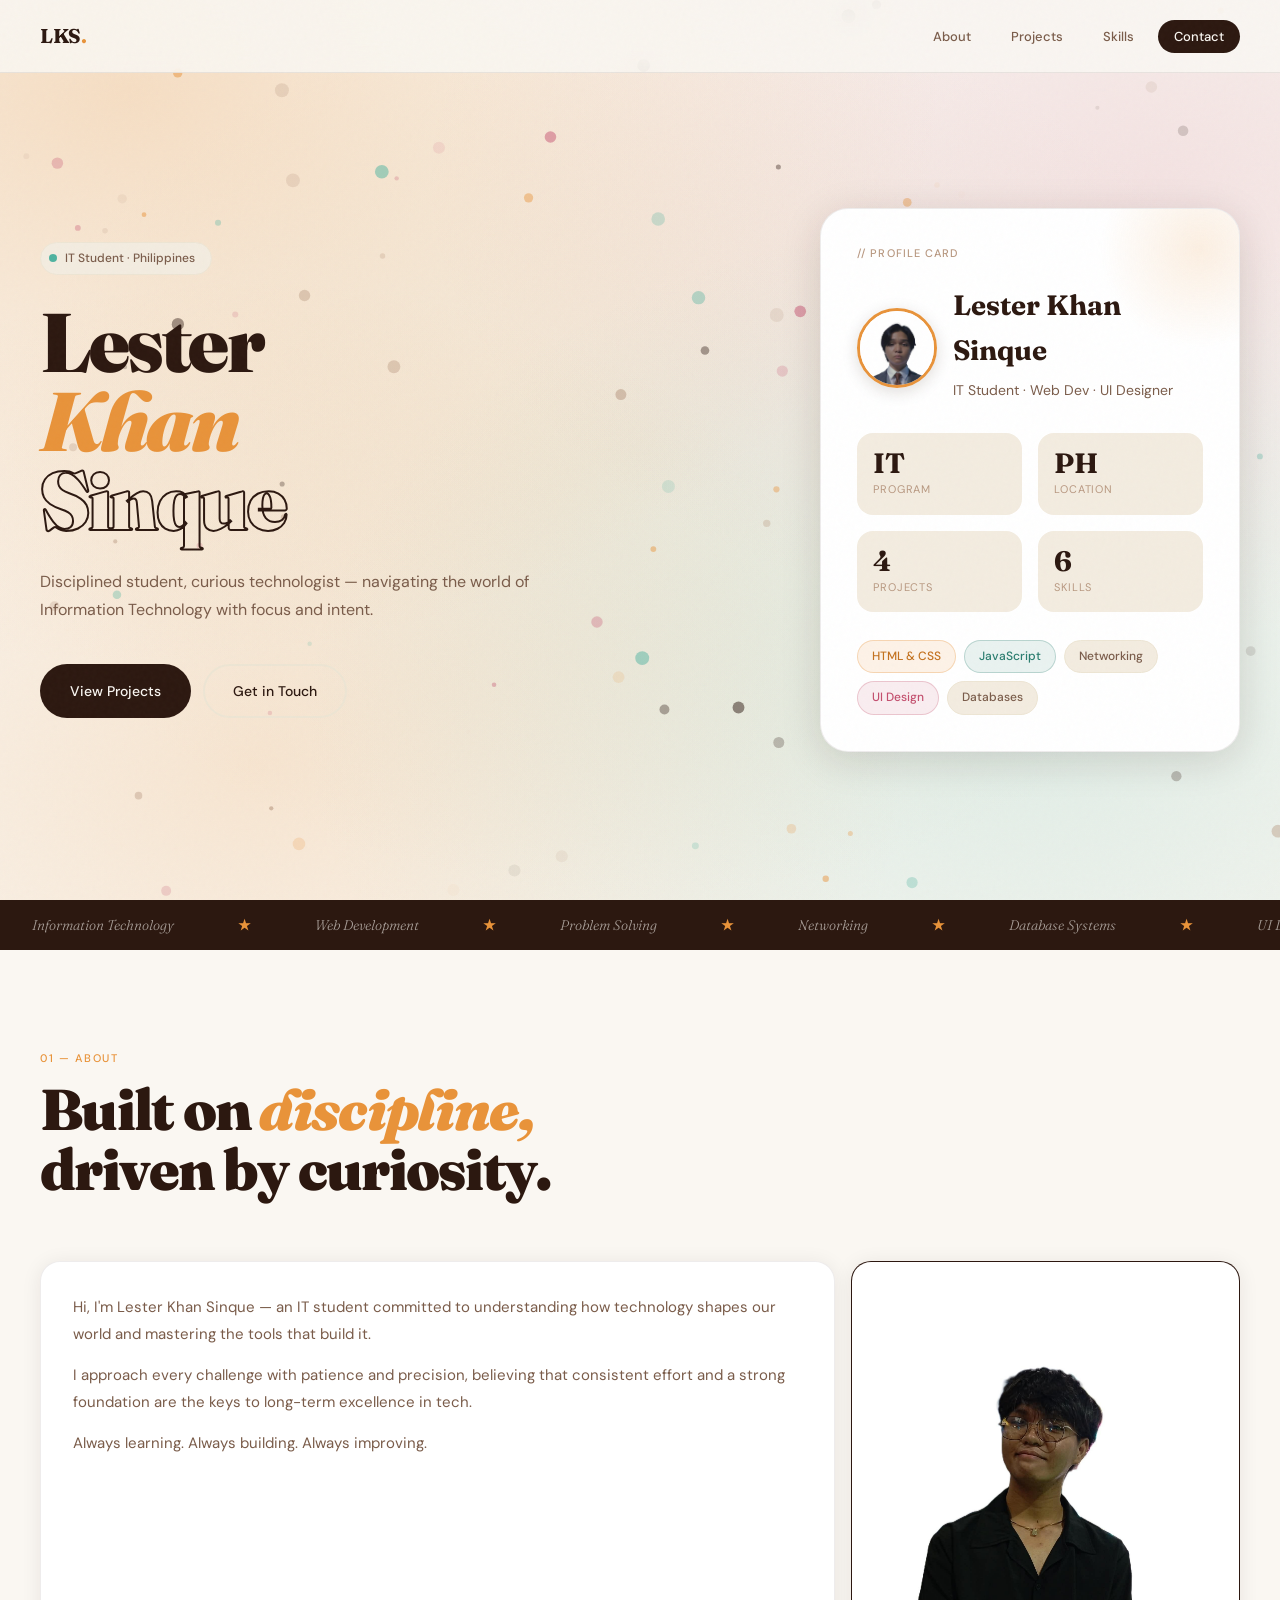
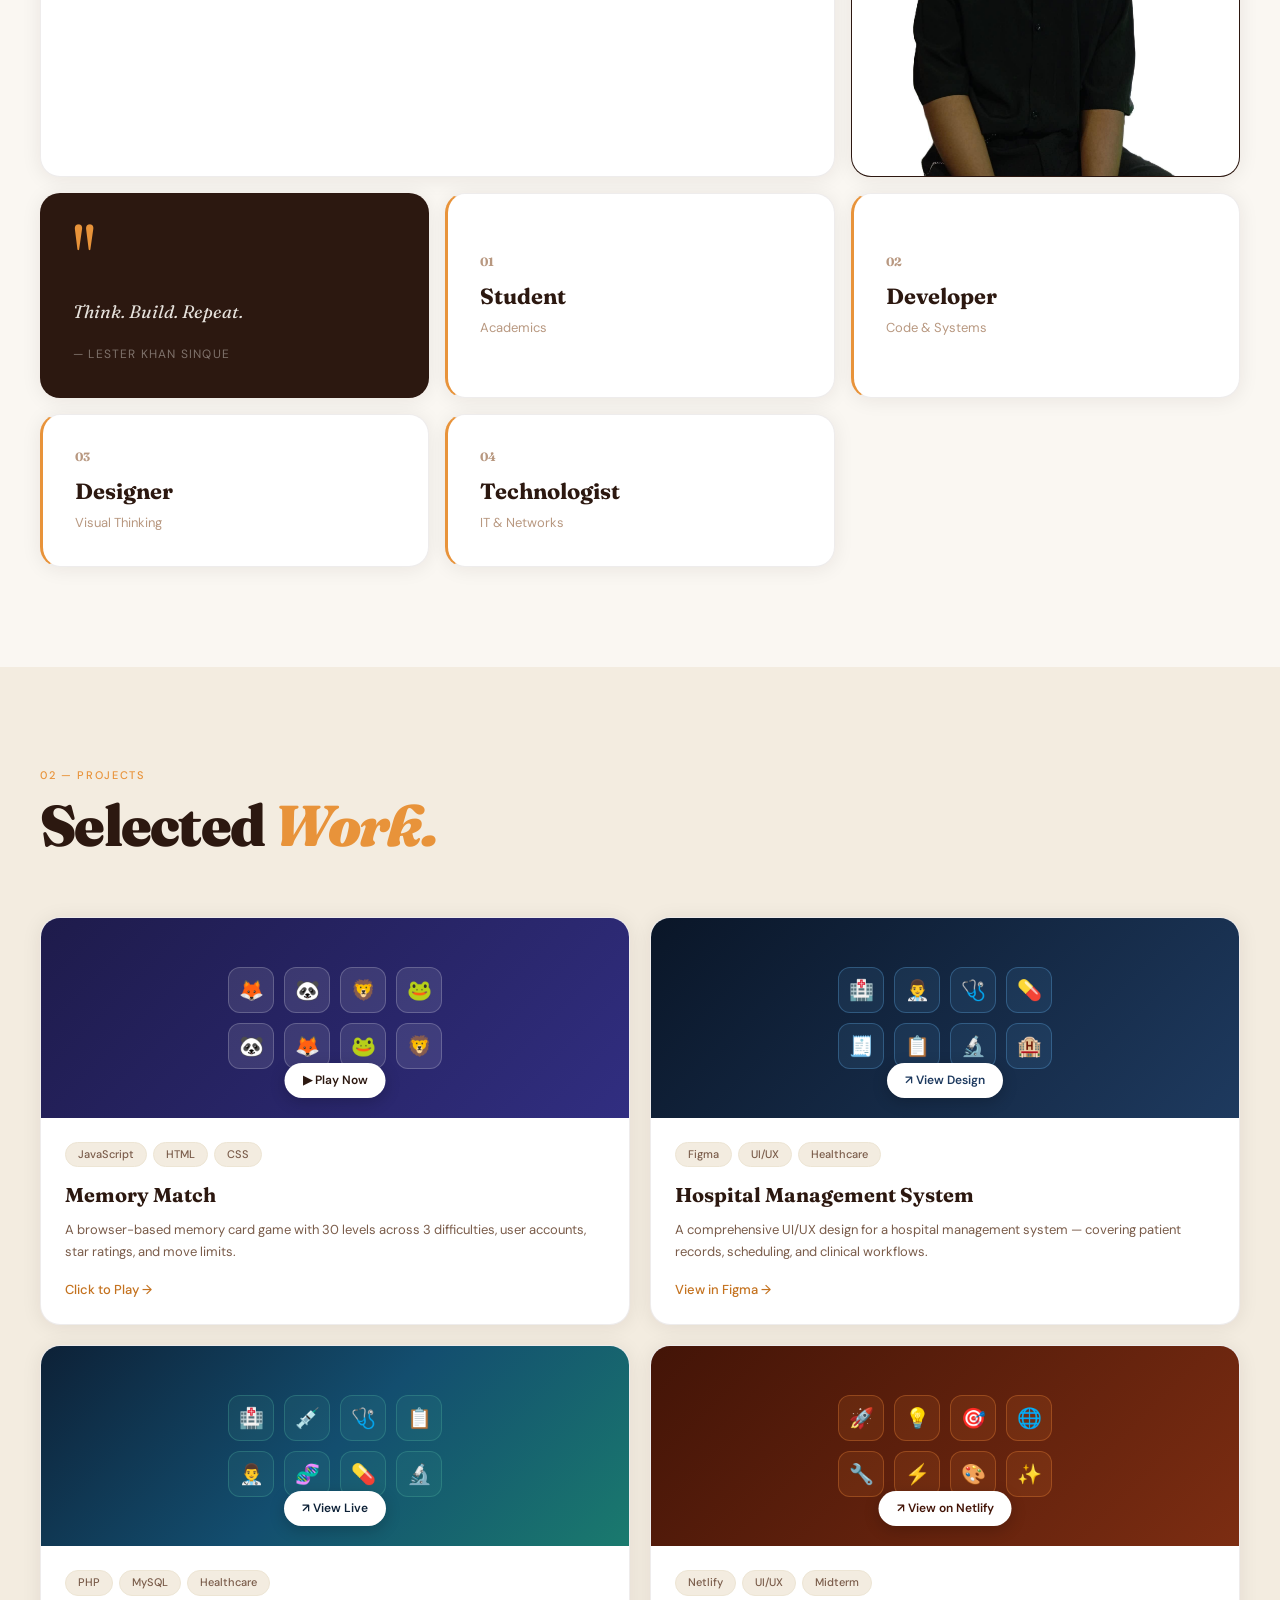
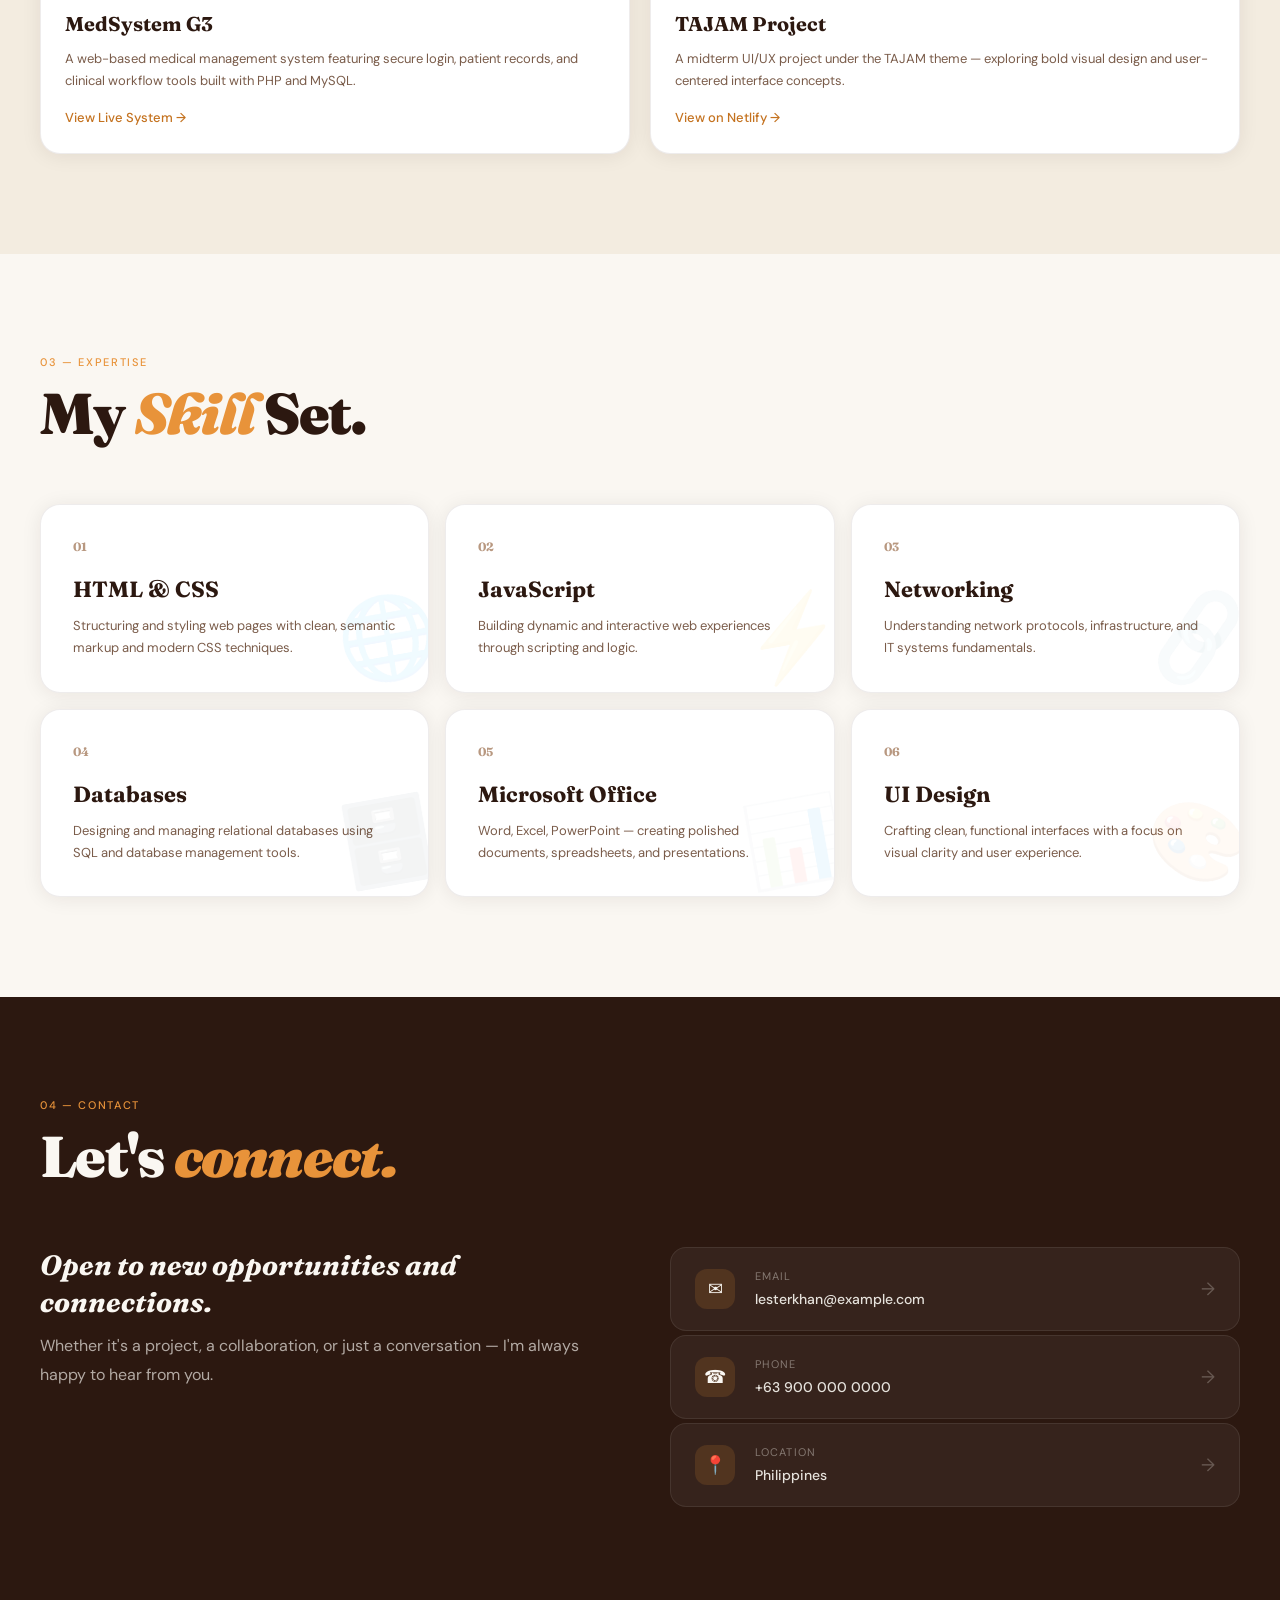
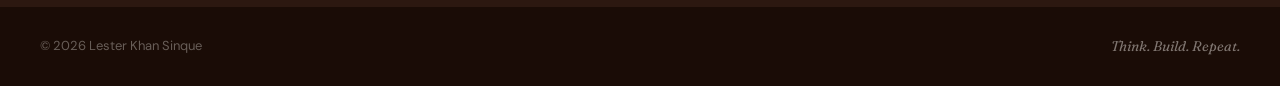
==== index.html @ 68d8512f "Update project card to reflect MedSystem G3 with new links and tags" ====
<!DOCTYPE html>
<html lang="en">
<head>
<meta charset="UTF-8">
<meta name="viewport" content="width=device-width, initial-scale=1.0">
<title>Lester Khan Sinque — IT Student</title>
<link href="https://fonts.googleapis.com/css2?family=Fraunces:ital,opsz,wght@0,9..144,300;0,9..144,700;0,9..144,900;1,9..144,300;1,9..144,700&family=DM+Sans:ital,opsz,wght@0,9..40,300;0,9..40,400;0,9..40,500;1,9..40,300&display=swap" rel="stylesheet">
<style>
:root {
  --cream: #faf7f2;
  --warm: #f3ece0;
  --paper: #ede5d4;
  --brown: #2c1810;
  --brown-mid: #7a5c4a;
  --brown-light: #b89880;
  --amber: #e8933a;
  --amber-dark: #c4721f;
  --teal: #2a7d6f;
  --teal-light: #4fb3a0;
  --rose: #c44f6e;
  --blue: #2e5fa3;
  --card-bg: #ffffff;
  --card-border: rgba(44,24,16,0.08);
  --shadow: 0 2px 20px rgba(44,24,16,0.08);
  --shadow-lg: 0 8px 40px rgba(44,24,16,0.14);
  --r: 20px;
}

*, *::before, *::after { box-sizing: border-box; margin: 0; padding: 0; }
html { scroll-behavior: smooth; }

body {
  background: var(--cream);
  background-image:
    radial-gradient(ellipse at 10% 10%, rgba(232,147,58,0.25) 0%, transparent 50%),
    radial-gradient(ellipse at 90% 20%, rgba(196,79,110,0.12) 0%, transparent 45%),
    radial-gradient(ellipse at 80% 80%, rgba(79,179,160,0.15) 0%, transparent 50%),
    radial-gradient(ellipse at 20% 85%, rgba(232,147,58,0.18) 0%, transparent 45%),
    radial-gradient(ellipse at 50% 50%, rgba(237,229,212,0.6) 0%, transparent 70%);
  background-attachment: fixed;
  color: var(--brown);
  font-family: 'DM Sans', sans-serif;
  overflow-x: hidden;
  line-height: 1.6;
}

/* ── NOISE TEXTURE ─────────────────────────────── */
body::before {
  content: '';
  position: fixed;
  inset: 0;
  background-image: url("data:image/svg+xml,%3Csvg viewBox='0 0 256 256' xmlns='http://www.w3.org/2000/svg'%3E%3Cfilter id='n'%3E%3CfeTurbulence type='fractalNoise' baseFrequency='0.9' numOctaves='4' stitchTiles='stitch'/%3E%3C/filter%3E%3Crect width='100%25' height='100%25' filter='url(%23n)'/%3E%3C/svg%3E");
  opacity: 0.025;
  pointer-events: none;
  z-index: 9999;
}

/* ── NAV ───────────────────────────────────────── */
nav {
  position: fixed; top: 0; left: 0; right: 0;
  z-index: 100;
  display: flex;
  justify-content: space-between;
  align-items: center;
  padding: 20px 40px;
  background: rgba(250,247,242,0.85);
  backdrop-filter: blur(20px);
  -webkit-backdrop-filter: blur(20px);
  border-bottom: 1px solid var(--card-border);
}
.nav-logo {
  font-family: 'Fraunces', serif;
  font-size: 20px;
  font-weight: 700;
  color: var(--brown);
  text-decoration: none;
  letter-spacing: -0.02em;
}
.nav-logo span { color: var(--amber); }
.nav-links { display: flex; gap: 8px; list-style: none; }
.nav-links a {
  font-size: 13px;
  font-weight: 500;
  color: var(--brown-mid);
  text-decoration: none;
  padding: 8px 16px;
  border-radius: 100px;
  transition: all 0.2s;
}
.nav-links a:hover {
  background: var(--warm);
  color: var(--brown);
}
.nav-cta {
  background: var(--brown) !important;
  color: var(--cream) !important;
}
.nav-cta:hover { background: var(--amber-dark) !important; }

/* Mobile hamburger */
.nav-hamburger {
  display: none;
  flex-direction: column;
  justify-content: center;
  align-items: center;
  gap: 5px;
  background: none;
  border: none;
  cursor: pointer;
  padding: 8px;
  width: 40px; height: 40px;
  border-radius: 10px;
  transition: background 0.2s;
}
.nav-hamburger:hover { background: var(--warm); }
.nav-hamburger span {
  display: block;
  width: 22px; height: 2px;
  background: var(--brown);
  border-radius: 2px;
  transition: all 0.3s;
}
.nav-hamburger.open span:nth-child(1) { transform: translateY(7px) rotate(45deg); }
.nav-hamburger.open span:nth-child(2) { opacity: 0; transform: scaleX(0); }
.nav-hamburger.open span:nth-child(3) { transform: translateY(-7px) rotate(-45deg); }

.mobile-menu {
  display: none;
  position: fixed;
  inset: 0;
  background: var(--cream);
  z-index: 99;
  flex-direction: column;
  align-items: center;
  justify-content: center;
  gap: 16px;
  padding-top: 80px;
}
.mobile-menu.open { display: flex; }
.mobile-menu a {
  font-family: 'Fraunces', serif;
  font-size: 42px;
  font-weight: 700;
  color: var(--brown);
  text-decoration: none;
  transition: color 0.2s;
}
.mobile-menu a:hover { color: var(--amber); }

/* ── HERO ──────────────────────────────────────── */
.hero {
  position: relative;
  z-index: 1;
  min-height: 100vh;
  padding: 120px 40px 60px;
  display: flex;
  align-items: center;
}
.hero-inner {
  max-width: 1200px;
  margin: 0 auto;
  width: 100%;
  display: grid;
  grid-template-columns: 1fr 420px;
  gap: 60px;
  align-items: center;
}
.hero-eyebrow {
  display: inline-flex;
  align-items: center;
  gap: 8px;
  background: var(--warm);
  border: 1px solid var(--paper);
  border-radius: 100px;
  padding: 6px 16px 6px 8px;
  font-size: 12px;
  font-weight: 500;
  color: var(--brown-mid);
  margin-bottom: 28px;
}
.hero-dot {
  width: 8px; height: 8px;
  background: var(--teal-light);
  border-radius: 50%;
  animation: pulse 2s ease-in-out infinite;
}
@keyframes pulse {
  0%,100% { opacity: 1; transform: scale(1); }
  50% { opacity: 0.5; transform: scale(0.8); }
}
.hero-name {
  font-family: 'Fraunces', serif;
  font-size: clamp(52px, 6.5vw, 96px);
  font-weight: 900;
  line-height: 0.95;
  letter-spacing: -0.03em;
  color: var(--brown);
  margin-bottom: 28px;
}
.hero-name .line-italic {
  font-style: italic;
  color: var(--amber);
}
.hero-name .line-outline {
  -webkit-text-stroke: 2px var(--brown);
  color: transparent;
}
.hero-desc {
  font-size: 16px;
  line-height: 1.75;
  color: var(--brown-mid);
  max-width: 500px;
  margin-bottom: 40px;
}
.hero-btns {
  display: flex;
  gap: 12px;
  flex-wrap: wrap;
}
.btn-solid {
  background: var(--brown);
  color: var(--cream);
  padding: 14px 28px;
  border-radius: 100px;
  font-size: 14px;
  font-weight: 500;
  text-decoration: none;
  transition: all 0.2s;
  border: 2px solid transparent;
}
.btn-solid:hover { background: var(--amber-dark); transform: translateY(-2px); }
.btn-ghost {
  background: transparent;
  color: var(--brown);
  padding: 14px 28px;
  border-radius: 100px;
  font-size: 14px;
  font-weight: 500;
  text-decoration: none;
  border: 2px solid var(--paper);
  transition: all 0.2s;
}
.btn-ghost:hover { border-color: var(--brown); transform: translateY(-2px); }

/* Hero right card */
.hero-card {
  background: var(--card-bg);
  border: 1px solid var(--card-border);
  border-radius: 28px;
  padding: 36px;
  box-shadow: var(--shadow-lg);
  position: relative;
  overflow: hidden;
}
.hero-card::before {
  content: '';
  position: absolute;
  top: -60px; right: -60px;
  width: 200px; height: 200px;
  background: radial-gradient(circle, rgba(232,147,58,0.15) 0%, transparent 70%);
  border-radius: 50%;
}
.hero-card-tag {
  font-size: 11px;
  font-weight: 500;
  letter-spacing: 0.1em;
  text-transform: uppercase;
  color: var(--brown-light);
  margin-bottom: 20px;
}
.hero-card-name {
  font-family: 'Fraunces', serif;
  font-size: 28px;
  font-weight: 700;
  color: var(--brown);
  margin-bottom: 6px;
}
.hero-card-role {
  font-size: 14px;
  color: var(--brown-mid);
  margin-bottom: 28px;
}
.hero-card-stats {
  display: grid;
  grid-template-columns: 1fr 1fr;
  gap: 16px;
  margin-bottom: 28px;
}
.h-stat {
  background: var(--warm);
  border-radius: 16px;
  padding: 16px;
}
.h-stat-val {
  font-family: 'Fraunces', serif;
  font-size: 28px;
  font-weight: 700;
  color: var(--brown);
  line-height: 1;
  margin-bottom: 4px;
}
.h-stat-label {
  font-size: 11px;
  color: var(--brown-light);
  text-transform: uppercase;
  letter-spacing: 0.08em;
}
.hero-card-tags {
  display: flex;
  flex-wrap: wrap;
  gap: 8px;
}
.skill-pill {
  background: var(--warm);
  border: 1px solid var(--paper);
  border-radius: 100px;
  padding: 6px 14px;
  font-size: 12px;
  font-weight: 500;
  color: var(--brown-mid);
}
.skill-pill.amber { background: rgba(232,147,58,0.12); border-color: rgba(232,147,58,0.3); color: var(--amber-dark); }
.skill-pill.teal { background: rgba(42,125,111,0.1); border-color: rgba(42,125,111,0.25); color: var(--teal); }
.skill-pill.rose { background: rgba(196,79,110,0.1); border-color: rgba(196,79,110,0.25); color: var(--rose); }

/* ── MARQUEE ───────────────────────────────────── */
.marquee-wrap {
  position: relative;
  z-index: 1;
  overflow: hidden;
  background: var(--brown);
  padding: 14px 0;
}
.marquee-track {
  display: flex;
  animation: marquee 20s linear infinite;
  white-space: nowrap;
}
.marquee-item {
  font-family: 'Fraunces', serif;
  font-size: 14px;
  font-weight: 300;
  font-style: italic;
  color: rgba(250,247,242,0.6);
  padding: 0 32px;
  flex-shrink: 0;
}
.marquee-item strong {
  font-weight: 700;
  font-style: normal;
  color: var(--amber);
}
@keyframes marquee { 0% { transform: translateX(0); } 100% { transform: translateX(-50%); } }

/* ── SECTIONS COMMON ───────────────────────────── */
.section {
  position: relative;
  z-index: 1;
  padding: 100px 40px;
}
.section-inner {
  max-width: 1200px;
  margin: 0 auto;
}
.section-eyebrow {
  font-size: 11px;
  font-weight: 500;
  letter-spacing: 0.15em;
  text-transform: uppercase;
  color: var(--amber);
  margin-bottom: 12px;
}
.section-title {
  font-family: 'Fraunces', serif;
  font-size: clamp(36px, 4.5vw, 64px);
  font-weight: 900;
  line-height: 1.05;
  letter-spacing: -0.03em;
  color: var(--brown);
  margin-bottom: 60px;
}
.section-title em {
  font-style: italic;
  color: var(--amber);
}

/* ── ABOUT ─────────────────────────────────────── */
.about-bento {
  display: grid;
  grid-template-columns: 1fr 1fr 1fr;
  grid-template-rows: auto auto;
  gap: 16px;
}
.bento-card {
  background: var(--card-bg);
  border: 1px solid var(--card-border);
  border-radius: var(--r);
  padding: 32px;
  box-shadow: var(--shadow);
  transition: transform 0.3s, box-shadow 0.3s;
}
.bento-card:hover {
  transform: translateY(-4px);
  box-shadow: var(--shadow-lg);
}

/* about bio — spans 2 cols */
.bento-bio { grid-column: 1 / 3; }
.bento-bio p {
  font-size: 15px;
  line-height: 1.8;
  color: var(--brown-mid);
}
.bento-bio p + p { margin-top: 14px; }

/* quote card */
.bento-quote {
  background: var(--brown);
  color: var(--cream);
  display: flex;
  flex-direction: column;
  justify-content: space-between;
}
.bento-quote-mark {
  font-family: 'Fraunces', serif;
  font-size: 80px;
  line-height: 0.8;
  color: var(--amber);
  margin-bottom: 8px;
}
.bento-quote-text {
  font-family: 'Fraunces', serif;
  font-style: italic;
  font-size: 18px;
  line-height: 1.5;
  color: rgba(250,247,242,0.9);
  flex: 1;
}
.bento-quote-sig {
  font-size: 12px;
  color: rgba(250,247,242,0.4);
  margin-top: 20px;
  letter-spacing: 0.1em;
  text-transform: uppercase;
}

/* role cards in bottom row */
.bento-role {
  border-left: 3px solid var(--amber);
  display: flex;
  flex-direction: column;
  justify-content: center;
}
.bento-role-num {
  font-family: 'Fraunces', serif;
  font-size: 12px;
  font-weight: 700;
  color: var(--brown-light);
  margin-bottom: 8px;
}
.bento-role-title {
  font-family: 'Fraunces', serif;
  font-size: 22px;
  font-weight: 700;
  color: var(--brown);
  margin-bottom: 4px;
}
.bento-role-sub {
  font-size: 13px;
  color: var(--brown-light);
}

/* ── PROJECTS ──────────────────────────────────── */
.projects-section { background: var(--warm); }
.proj-grid {
  display: grid;
  grid-template-columns: repeat(2, 1fr);
  gap: 20px;
}
.proj-card {
  background: var(--card-bg);
  border: 1px solid var(--card-border);
  border-radius: var(--r);
  overflow: hidden;
  cursor: pointer;
  transition: transform 0.3s, box-shadow 0.3s;
  box-shadow: var(--shadow);
}
.proj-card:hover { transform: translateY(-6px); box-shadow: var(--shadow-lg); }
.proj-thumb {
  height: 200px;
  display: flex;
  align-items: center;
  justify-content: center;
  position: relative;
  overflow: hidden;
}
.proj-emoji-grid {
  display: grid;
  grid-template-columns: repeat(4, 1fr);
  gap: 10px;
}
.proj-emoji-grid span, .proj-emoji-box {
  width: 46px; height: 46px;
  background: rgba(255,255,255,0.1);
  border: 1px solid rgba(255,255,255,0.2);
  border-radius: 12px;
  display: flex;
  align-items: center;
  justify-content: center;
  font-size: 20px;
  transition: transform 0.2s;
}
.proj-card:hover .proj-emoji-grid span,
.proj-card:hover .proj-emoji-box { transform: scale(1.08); }
.proj-play {
  display: inline-flex;
  align-items: center;
  gap: 8px;
  background: var(--card-bg);
  color: var(--brown);
  font-size: 12px;
  font-weight: 600;
  padding: 8px 18px;
  border-radius: 100px;
  position: absolute;
  bottom: 20px;
  left: 50%;
  transform: translateX(-50%);
  white-space: nowrap;
  box-shadow: 0 4px 16px rgba(0,0,0,0.2);
  transition: all 0.2s;
}
.proj-card:hover .proj-play { bottom: 24px; }
.proj-body { padding: 24px; }
.proj-tags {
  display: flex;
  gap: 6px;
  flex-wrap: wrap;
  margin-bottom: 12px;
}
.proj-tag {
  background: var(--warm);
  border: 1px solid var(--paper);
  border-radius: 100px;
  padding: 3px 12px;
  font-size: 11px;
  font-weight: 500;
  color: var(--brown-mid);
}
.proj-title {
  font-family: 'Fraunces', serif;
  font-size: 20px;
  font-weight: 700;
  color: var(--brown);
  margin-bottom: 8px;
}
.proj-desc {
  font-size: 13px;
  color: var(--brown-mid);
  line-height: 1.7;
  margin-bottom: 16px;
}
.proj-cta {
  font-size: 13px;
  font-weight: 500;
  color: var(--amber-dark);
  display: flex;
  align-items: center;
  gap: 6px;
  transition: gap 0.2s;
}
.proj-card:hover .proj-cta { gap: 10px; }

/* ── SKILLS ────────────────────────────────────── */
.skills-bento {
  display: grid;
  grid-template-columns: repeat(3, 1fr);
  gap: 16px;
}
.skill-card {
  background: var(--card-bg);
  border: 1px solid var(--card-border);
  border-radius: var(--r);
  padding: 32px;
  box-shadow: var(--shadow);
  transition: transform 0.3s, box-shadow 0.3s;
  position: relative;
  overflow: hidden;
}
.skill-card:hover { transform: translateY(-4px); box-shadow: var(--shadow-lg); }
.skill-card::after {
  content: attr(data-icon);
  position: absolute;
  right: -10px; bottom: -10px;
  font-size: 80px;
  opacity: 0.06;
  transition: opacity 0.3s, transform 0.3s;
  transform: rotate(-10deg);
}
.skill-card:hover::after { opacity: 0.12; transform: rotate(-5deg) scale(1.1); }
.skill-card-num {
  font-family: 'Fraunces', serif;
  font-size: 12px;
  font-weight: 700;
  color: var(--brown-light);
  margin-bottom: 16px;
}
.skill-card-name {
  font-family: 'Fraunces', serif;
  font-size: 22px;
  font-weight: 700;
  color: var(--brown);
  margin-bottom: 8px;
}
.skill-card-desc {
  font-size: 13px;
  color: var(--brown-mid);
  line-height: 1.7;
}
/* accent border bottom on hover */
.skill-card::before {
  content: '';
  position: absolute;
  bottom: 0; left: 0; right: 0;
  height: 3px;
  background: var(--amber);
  transform: scaleX(0);
  transition: transform 0.3s;
  transform-origin: left;
}
.skill-card:hover::before { transform: scaleX(1); }

/* ── CONTACT ───────────────────────────────────── */
.contact-section { background: var(--brown); }
.contact-section .section-eyebrow { color: var(--amber); }
.contact-section .section-title { color: var(--cream); }
.contact-section .section-title em { color: var(--amber); }

.contact-layout {
  display: grid;
  grid-template-columns: 1fr 1fr;
  gap: 60px;
  align-items: start;
}
.contact-desc {
  font-size: 16px;
  line-height: 1.8;
  color: rgba(250,247,242,0.65);
  margin-bottom: 40px;
}
.contact-tagline {
  font-family: 'Fraunces', serif;
  font-style: italic;
  font-size: 28px;
  font-weight: 700;
  color: var(--cream);
  line-height: 1.3;
  margin-bottom: 12px;
}
.contact-links { display: flex; flex-direction: column; gap: 4px; }
.contact-link {
  display: flex;
  align-items: center;
  gap: 20px;
  padding: 20px 24px;
  background: rgba(255,255,255,0.05);
  border: 1px solid rgba(255,255,255,0.08);
  border-radius: 16px;
  text-decoration: none;
  color: var(--cream);
  transition: all 0.2s;
}
.contact-link:hover {
  background: rgba(255,255,255,0.1);
  border-color: rgba(232,147,58,0.4);
  transform: translateX(6px);
}
.contact-link-icon {
  width: 40px; height: 40px;
  background: rgba(232,147,58,0.15);
  border-radius: 12px;
  display: flex;
  align-items: center;
  justify-content: center;
  font-size: 18px;
  flex-shrink: 0;
  transition: background 0.2s;
}
.contact-link:hover .contact-link-icon { background: rgba(232,147,58,0.3); }
.contact-link-info { flex: 1; }
.contact-link-label {
  font-size: 11px;
  text-transform: uppercase;
  letter-spacing: 0.1em;
  color: rgba(250,247,242,0.4);
  margin-bottom: 2px;
}
.contact-link-val {
  font-size: 14px;
  font-weight: 500;
  color: rgba(250,247,242,0.9);
}
.contact-link-arrow {
  font-size: 18px;
  color: rgba(250,247,242,0.25);
  transition: color 0.2s, transform 0.2s;
}
.contact-link:hover .contact-link-arrow {
  color: var(--amber);
  transform: translateX(4px);
}

/* ── FOOTER ────────────────────────────────────── */
footer {
  background: #1a0c06;
  padding: 28px 40px;
  display: flex;
  justify-content: space-between;
  align-items: center;
  flex-wrap: wrap;
  gap: 12px;
}
.footer-copy {
  font-size: 13px;
  color: rgba(250,247,242,0.35);
}
.footer-motto {
  font-family: 'Fraunces', serif;
  font-style: italic;
  font-size: 14px;
  color: rgba(250,247,242,0.45);
}

/* ── GAME MODAL ────────────────────────────────── */
#game-modal {
  display: none;
  position: fixed;
  inset: 0;
  background: rgba(44,24,16,0.7);
  backdrop-filter: blur(12px);
  z-index: 9000;
  align-items: center;
  justify-content: center;
  padding: 20px;
}
#game-modal.open { display: flex; }
.game-modal-inner {
  background: var(--card-bg);
  border-radius: 28px;
  width: 100%;
  max-width: 700px;
  max-height: 90vh;
  overflow: hidden;
  display: flex;
  flex-direction: column;
  box-shadow: 0 24px 80px rgba(44,24,16,0.4);
}
.game-modal-header {
  display: flex;
  align-items: center;
  justify-content: space-between;
  padding: 20px 24px;
  border-bottom: 1px solid var(--card-border);
}
.game-modal-title {
  font-family: 'Fraunces', serif;
  font-size: 18px;
  font-weight: 700;
  color: var(--brown);
}
.game-close-btn {
  background: var(--warm);
  border: none;
  border-radius: 10px;
  padding: 8px 16px;
  font-size: 13px;
  font-weight: 500;
  color: var(--brown);
  cursor: pointer;
  transition: background 0.2s;
}
.game-close-btn:hover { background: var(--paper); }
#game-frame { flex: 1; overflow: auto; }

/* ── SCROLL ANIMATIONS ─────────────────────────── */
.reveal {
  opacity: 0;
  transform: translateY(24px);
  transition: opacity 0.7s ease, transform 0.7s ease;
}
.reveal.visible { opacity: 1; transform: translateY(0); }
.reveal-d1 { transition-delay: 0.08s; }
.reveal-d2 { transition-delay: 0.16s; }
.reveal-d3 { transition-delay: 0.24s; }
.reveal-d4 { transition-delay: 0.32s; }

/* ── RESPONSIVE ────────────────────────────────── */
@media (max-width: 900px) {
  .hero-inner { grid-template-columns: 1fr; }
  .hero-card { max-width: 480px; }
  .about-bento { grid-template-columns: 1fr 1fr; }
  .bento-bio { grid-column: 1 / 3; }
  .proj-grid { grid-template-columns: 1fr; }
  .skills-bento { grid-template-columns: 1fr 1fr; }
  .contact-layout { grid-template-columns: 1fr; gap: 40px; }
  .nav-links { display: none; }
  .nav-hamburger { display: flex; }
}

@media (max-width: 600px) {
  nav { padding: 16px 20px; }
  .hero { padding: 100px 20px 50px; }
  .section { padding: 70px 20px; }
  .about-bento { grid-template-columns: 1fr; }
  .bento-bio { grid-column: 1; }
  .skills-bento { grid-template-columns: 1fr; }
  footer { padding: 20px; }
  .hero-card-stats { grid-template-columns: 1fr 1fr; }
}

/* ── ABOUT PHOTO CARD ───────────────────────────── */
.bento-photo {
  grid-column: 3 / 4;
  grid-row: 1 / 2;
  padding: 0;
  overflow: hidden;
  border-radius: var(--r);
  min-height: 240px;
  background: #2c1810;
}
.bento-photo img {
  width: 100%;
  height: 100%;
  object-fit: cover;
  object-position: center top;
  display: block;
  transition: transform 0.4s;
}
.bento-photo:hover img {
  transform: scale(1.04);
}

/* Adjust bio to span 2 cols only, quote moves beside photo */
@media (max-width: 900px) {
  .bento-photo {
    grid-column: 1 / 3;
    grid-row: auto;
    min-height: 280px;
  }
}
@media (max-width: 600px) {
  .bento-photo {
    grid-column: 1;
    min-height: 260px;
  }
}


/* ── PROFILE PHOTO ──────────────────────────────── */
.hero-card-photo {
  width: 80px;
  height: 80px;
  border-radius: 50%;
  overflow: hidden;
  border: 3px solid var(--amber);
  margin-bottom: 16px;
  box-shadow: 0 4px 16px rgba(44,24,16,0.15);
  flex-shrink: 0;
}
.hero-card-photo img {
  width: 100%;
  height: 100%;
  object-fit: cover;
  object-position: center top;
}
.hero-card-identity {
  display: flex;
  align-items: center;
  gap: 16px;
  margin-bottom: 4px;
}
.hero-card-identity-text { flex: 1; }

</style>
</head>
<body>

<!-- Mobile Menu -->
<div class="mobile-menu" id="mobile-menu">
  <a href="#about" onclick="closeMobileMenu()">About</a>
  <a href="#projects" onclick="closeMobileMenu()">Projects</a>
  <a href="#skills" onclick="closeMobileMenu()">Skills</a>
  <a href="#contact" onclick="closeMobileMenu()">Contact</a>
</div>

<!-- Nav -->
<nav>
  <a href="#" class="nav-logo">LKS<span>.</span></a>
  <ul class="nav-links">
    <li><a href="#about">About</a></li>
    <li><a href="#projects">Projects</a></li>
    <li><a href="#skills">Skills</a></li>
    <li><a href="#contact" class="nav-cta">Contact</a></li>
  </ul>
  <button class="nav-hamburger" id="hamburger" onclick="toggleMobileMenu()">
    <span></span><span></span><span></span>
  </button>
</nav>

<!-- Hero -->
<section class="hero" id="hero">
  <div class="hero-inner">
    <div class="hero-left">
      <div class="hero-eyebrow reveal visible">
        <span class="hero-dot"></span>
        IT Student · Philippines
      </div>
      <h1 class="hero-name reveal visible">
        Lester<br>
        <span class="line-italic">Khan</span><br>
        <span class="line-outline">Sinque</span>
      </h1>
      <p class="hero-desc reveal reveal-d1 visible">
        Disciplined student, curious technologist — navigating the world of Information Technology with focus and intent.
      </p>
      <div class="hero-btns reveal reveal-d2 visible">
        <a href="#projects" class="btn-solid">View Projects</a>
        <a href="#contact" class="btn-ghost">Get in Touch</a>
      </div>
    </div>

    <div class="hero-card reveal reveal-d3 visible">
      <div class="hero-card-tag">// Profile Card</div>
      <div class="hero-card-identity">
        <div class="hero-card-photo">
          <img src="[data-uri]" alt="Lester Khan Sinque">
        </div>
        <div class="hero-card-identity-text">
          <div class="hero-card-name">Lester Khan Sinque</div>
          <div class="hero-card-role">IT Student · Web Dev · UI Designer</div>
        </div>
      </div>
      <div class="hero-card-stats">
        <div class="h-stat">
          <div class="h-stat-val">IT</div>
          <div class="h-stat-label">Program</div>
        </div>
        <div class="h-stat">
          <div class="h-stat-val">PH</div>
          <div class="h-stat-label">Location</div>
        </div>
        <div class="h-stat">
          <div class="h-stat-val">4</div>
          <div class="h-stat-label">Projects</div>
        </div>
        <div class="h-stat">
          <div class="h-stat-val">6</div>
          <div class="h-stat-label">Skills</div>
        </div>
      </div>
      <div class="hero-card-tags">
        <span class="skill-pill amber">HTML & CSS</span>
        <span class="skill-pill teal">JavaScript</span>
        <span class="skill-pill">Networking</span>
        <span class="skill-pill rose">UI Design</span>
        <span class="skill-pill">Databases</span>
      </div>
    </div>
  </div>
</section>

<!-- Marquee -->
<div class="marquee-wrap">
  <div class="marquee-track">
    <span class="marquee-item">Information Technology</span>
    <span class="marquee-item"><strong>★</strong></span>
    <span class="marquee-item">Web Development</span>
    <span class="marquee-item"><strong>★</strong></span>
    <span class="marquee-item">Problem Solving</span>
    <span class="marquee-item"><strong>★</strong></span>
    <span class="marquee-item">Networking</span>
    <span class="marquee-item"><strong>★</strong></span>
    <span class="marquee-item">Database Systems</span>
    <span class="marquee-item"><strong>★</strong></span>
    <span class="marquee-item">UI Design</span>
    <span class="marquee-item"><strong>★</strong></span>
    <span class="marquee-item">Information Technology</span>
    <span class="marquee-item"><strong>★</strong></span>
    <span class="marquee-item">Web Development</span>
    <span class="marquee-item"><strong>★</strong></span>
    <span class="marquee-item">Problem Solving</span>
    <span class="marquee-item"><strong>★</strong></span>
    <span class="marquee-item">Networking</span>
    <span class="marquee-item"><strong>★</strong></span>
    <span class="marquee-item">Database Systems</span>
    <span class="marquee-item"><strong>★</strong></span>
    <span class="marquee-item">UI Design</span>
    <span class="marquee-item"><strong>★</strong></span>
  </div>
</div>

<!-- About -->
<section class="section" id="about">
  <div class="section-inner">
    <div class="section-eyebrow reveal">01 — About</div>
    <h2 class="section-title reveal">Built on <em>discipline,</em><br>driven by curiosity.</h2>
    <div class="about-bento">
      <div class="bento-card bento-photo reveal">
        <img src="[data-uri]" alt="Lester Khan Sinque">
      </div>
      <div class="bento-card bento-bio reveal">
        <p>Hi, I'm Lester Khan Sinque — an IT student committed to understanding how technology shapes our world and mastering the tools that build it.</p>
        <p>I approach every challenge with patience and precision, believing that consistent effort and a strong foundation are the keys to long-term excellence in tech.</p>
        <p>Always learning. Always building. Always improving.</p>
      </div>
      <div class="bento-card bento-quote reveal reveal-d1">
        <div class="bento-quote-mark">"</div>
        <div class="bento-quote-text">Think. Build. Repeat.</div>
        <div class="bento-quote-sig">— Lester Khan Sinque</div>
      </div>
      <div class="bento-card bento-role reveal reveal-d1">
        <div class="bento-role-num">01</div>
        <div class="bento-role-title">Student</div>
        <div class="bento-role-sub">Academics</div>
      </div>
      <div class="bento-card bento-role reveal reveal-d2">
        <div class="bento-role-num">02</div>
        <div class="bento-role-title">Developer</div>
        <div class="bento-role-sub">Code & Systems</div>
      </div>
      <div class="bento-card bento-role reveal reveal-d3">
        <div class="bento-role-num">03</div>
        <div class="bento-role-title">Designer</div>
        <div class="bento-role-sub">Visual Thinking</div>
      </div>
      <div class="bento-card bento-role reveal reveal-d4">
        <div class="bento-role-num">04</div>
        <div class="bento-role-title">Technologist</div>
        <div class="bento-role-sub">IT & Networks</div>
      </div>
    </div>
  </div>
</section>

<!-- Projects -->
<section class="section projects-section" id="projects">
  <div class="section-inner">
    <div class="section-eyebrow reveal">02 — Projects</div>
    <h2 class="section-title reveal">Selected <em>Work.</em></h2>
    <div class="proj-grid">

      <!-- Memory Match -->
      <div class="proj-card reveal" onclick="openGame()">
        <div class="proj-thumb" style="background: linear-gradient(135deg, #1e1b4b 0%, #312e81 100%);">
          <div class="proj-emoji-grid">
            <span>🦊</span><span>🐼</span><span>🦁</span><span>🐸</span>
            <span>🐼</span><span>🦊</span><span>🐸</span><span>🦁</span>
          </div>
          <div class="proj-play">▶ Play Now</div>
        </div>
        <div class="proj-body">
          <div class="proj-tags">
            <span class="proj-tag">JavaScript</span>
            <span class="proj-tag">HTML</span>
            <span class="proj-tag">CSS</span>
          </div>
          <h3 class="proj-title">Memory Match</h3>
          <p class="proj-desc">A browser-based memory card game with 30 levels across 3 difficulties, user accounts, star ratings, and move limits.</p>
          <div class="proj-cta">Click to Play →</div>
        </div>
      </div>

      <!-- Hospital Management -->
      <div class="proj-card reveal reveal-d1" onclick="window.open('https://www.figma.com/design/JDR5q5xIM5zdjkVoJ2cvzm/HOSPITAL-MANAGEMENT-SYSTEM?node-id=0-1&p=f&t=OVufHEEtc6NnN7BG-0','_blank')">
        <div class="proj-thumb" style="background: linear-gradient(135deg, #0a1628 0%, #1e3a5f 100%);">
          <div class="proj-emoji-grid">
            <span style="border-color:rgba(99,179,237,0.3);background:rgba(99,179,237,0.1)">🏥</span>
            <span style="border-color:rgba(99,179,237,0.3);background:rgba(99,179,237,0.1)">👨‍⚕️</span>
            <span style="border-color:rgba(99,179,237,0.3);background:rgba(99,179,237,0.1)">🩺</span>
            <span style="border-color:rgba(99,179,237,0.3);background:rgba(99,179,237,0.1)">💊</span>
            <span style="border-color:rgba(99,179,237,0.3);background:rgba(99,179,237,0.1)">🧾</span>
            <span style="border-color:rgba(99,179,237,0.3);background:rgba(99,179,237,0.1)">📋</span>
            <span style="border-color:rgba(99,179,237,0.3);background:rgba(99,179,237,0.1)">🔬</span>
            <span style="border-color:rgba(99,179,237,0.3);background:rgba(99,179,237,0.1)">🏨</span>
          </div>
          <div class="proj-play" style="color: #1e3a5f">↗ View Design</div>
        </div>
        <div class="proj-body">
          <div class="proj-tags">
            <span class="proj-tag">Figma</span>
            <span class="proj-tag">UI/UX</span>
            <span class="proj-tag">Healthcare</span>
          </div>
          <h3 class="proj-title">Hospital Management System</h3>
          <p class="proj-desc">A comprehensive UI/UX design for a hospital management system — covering patient records, scheduling, and clinical workflows.</p>
          <div class="proj-cta">View in Figma →</div>
        </div>
      </div>

      <!-- MedSystem G3 -->
      <div class="proj-card reveal reveal-d2" onclick="window.open('https://medsystemg3.infinityfreeapp.com/login.php','_blank')">
        <div class="proj-thumb" style="background: linear-gradient(135deg, #0d2137 0%, #134e6f 50%, #1a7a6e 100%);">
          <div class="proj-emoji-grid">
            <span style="border-color:rgba(79,179,160,0.3);background:rgba(79,179,160,0.1)">🏥</span>
            <span style="border-color:rgba(79,179,160,0.3);background:rgba(79,179,160,0.1)">💉</span>
            <span style="border-color:rgba(79,179,160,0.3);background:rgba(79,179,160,0.1)">🩺</span>
            <span style="border-color:rgba(79,179,160,0.3);background:rgba(79,179,160,0.1)">📋</span>
            <span style="border-color:rgba(79,179,160,0.3);background:rgba(79,179,160,0.1)">👨‍⚕️</span>
            <span style="border-color:rgba(79,179,160,0.3);background:rgba(79,179,160,0.1)">🧬</span>
            <span style="border-color:rgba(79,179,160,0.3);background:rgba(79,179,160,0.1)">💊</span>
            <span style="border-color:rgba(79,179,160,0.3);background:rgba(79,179,160,0.1)">🔬</span>
          </div>
          <div class="proj-play" style="color: #0d2137">↗ View Live</div>
        </div>
        <div class="proj-body">
          <div class="proj-tags">
            <span class="proj-tag">PHP</span>
            <span class="proj-tag">MySQL</span>
            <span class="proj-tag">Healthcare</span>
          </div>
          <h3 class="proj-title">MedSystem G3</h3>
          <p class="proj-desc">A web-based medical management system featuring secure login, patient records, and clinical workflow tools built with PHP and MySQL.</p>
          <div class="proj-cta">View Live System →</div>
        </div>
      </div>

      <!-- TAJAM Project -->
      <div class="proj-card reveal reveal-d3" onclick="window.open('https://lesterkhansinque.netlify.app/','_blank')">
        <div class="proj-thumb" style="background: linear-gradient(135deg, #431407 0%, #7c2d12 100%);">
          <div class="proj-emoji-grid">
            <span style="border-color:rgba(251,146,60,0.3);background:rgba(251,146,60,0.1)">🚀</span>
            <span style="border-color:rgba(251,146,60,0.3);background:rgba(251,146,60,0.1)">💡</span>
            <span style="border-color:rgba(251,146,60,0.3);background:rgba(251,146,60,0.1)">🎯</span>
            <span style="border-color:rgba(251,146,60,0.3);background:rgba(251,146,60,0.1)">🌐</span>
            <span style="border-color:rgba(251,146,60,0.3);background:rgba(251,146,60,0.1)">🔧</span>
            <span style="border-color:rgba(251,146,60,0.3);background:rgba(251,146,60,0.1)">⚡</span>
            <span style="border-color:rgba(251,146,60,0.3);background:rgba(251,146,60,0.1)">🎨</span>
            <span style="border-color:rgba(251,146,60,0.3);background:rgba(251,146,60,0.1)">✨</span>
          </div>
          <div class="proj-play" style="color: #431407">↗ View on Netlify</div>
        </div>
        <div class="proj-body">
          <div class="proj-tags">
            <span class="proj-tag">Netlify</span>
            <span class="proj-tag">UI/UX</span>
            <span class="proj-tag">Midterm</span>
          </div>
          <h3 class="proj-title">TAJAM Project</h3>
          <p class="proj-desc">A midterm UI/UX project under the TAJAM theme — exploring bold visual design and user-centered interface concepts.</p>
          <div class="proj-cta">View on Netlify →</div>
        </div>
      </div>

    </div>
  </div>
</section>

<!-- Game Modal -->
<div id="game-modal" onclick="closeGameModal(event)">
  <div class="game-modal-inner">
    <div class="game-modal-header">
      <div class="game-modal-title">🃏 Memory Match</div>
      <button class="game-close-btn" onclick="closeGame()">✕ Close</button>
    </div>
    <div id="game-frame"></div>
  </div>
</div>

<!-- Skills -->
<section class="section" id="skills">
  <div class="section-inner">
    <div class="section-eyebrow reveal">03 — Expertise</div>
    <h2 class="section-title reveal">My <em>Skill</em> Set.</h2>
    <div class="skills-bento">
      <div class="skill-card reveal" data-icon="🌐">
        <div class="skill-card-num">01</div>
        <div class="skill-card-name">HTML & CSS</div>
        <div class="skill-card-desc">Structuring and styling web pages with clean, semantic markup and modern CSS techniques.</div>
      </div>
      <div class="skill-card reveal reveal-d1" data-icon="⚡">
        <div class="skill-card-num">02</div>
        <div class="skill-card-name">JavaScript</div>
        <div class="skill-card-desc">Building dynamic and interactive web experiences through scripting and logic.</div>
      </div>
      <div class="skill-card reveal reveal-d2" data-icon="🔗">
        <div class="skill-card-num">03</div>
        <div class="skill-card-name">Networking</div>
        <div class="skill-card-desc">Understanding network protocols, infrastructure, and IT systems fundamentals.</div>
      </div>
      <div class="skill-card reveal reveal-d3" data-icon="🗄️">
        <div class="skill-card-num">04</div>
        <div class="skill-card-name">Databases</div>
        <div class="skill-card-desc">Designing and managing relational databases using SQL and database management tools.</div>
      </div>
      <div class="skill-card reveal reveal-d1" data-icon="📊">
        <div class="skill-card-num">05</div>
        <div class="skill-card-name">Microsoft Office</div>
        <div class="skill-card-desc">Word, Excel, PowerPoint — creating polished documents, spreadsheets, and presentations.</div>
      </div>
      <div class="skill-card reveal reveal-d2" data-icon="🎨">
        <div class="skill-card-num">06</div>
        <div class="skill-card-name">UI Design</div>
        <div class="skill-card-desc">Crafting clean, functional interfaces with a focus on visual clarity and user experience.</div>
      </div>
    </div>
  </div>
</section>

<!-- Contact -->
<section class="section contact-section" id="contact">
  <div class="section-inner">
    <div class="section-eyebrow reveal">04 — Contact</div>
    <h2 class="section-title reveal">Let's <em>connect.</em></h2>
    <div class="contact-layout">
      <div class="reveal reveal-d1">
        <div class="contact-tagline">Open to new opportunities and connections.</div>
        <p class="contact-desc">Whether it's a project, a collaboration, or just a conversation — I'm always happy to hear from you.</p>
      </div>
      <div class="contact-links reveal reveal-d2">
        <a href="mailto:lesterkhan@example.com" class="contact-link">
          <div class="contact-link-icon">✉</div>
          <div class="contact-link-info">
            <div class="contact-link-label">Email</div>
            <div class="contact-link-val">lesterkhan@example.com</div>
          </div>
          <div class="contact-link-arrow">→</div>
        </a>
        <a href="tel:+63900000000" class="contact-link">
          <div class="contact-link-icon">☎</div>
          <div class="contact-link-info">
            <div class="contact-link-label">Phone</div>
            <div class="contact-link-val">+63 900 000 0000</div>
          </div>
          <div class="contact-link-arrow">→</div>
        </a>
        <a href="#" class="contact-link">
          <div class="contact-link-icon">📍</div>
          <div class="contact-link-info">
            <div class="contact-link-label">Location</div>
            <div class="contact-link-val">Philippines</div>
          </div>
          <div class="contact-link-arrow">→</div>
        </a>
      </div>
    </div>
  </div>
</section>

<!-- Footer -->
<footer>
  <span class="footer-copy">© 2026 Lester Khan Sinque</span>
  <span class="footer-motto">Think. Build. Repeat.</span>
</footer>

<script>
// ── MOBILE MENU ───────────────────────────────────
function toggleMobileMenu() {
  document.getElementById('mobile-menu').classList.toggle('open');
  document.getElementById('hamburger').classList.toggle('open');
}
function closeMobileMenu() {
  document.getElementById('mobile-menu').classList.remove('open');
  document.getElementById('hamburger').classList.remove('open');
}

// ── SCROLL REVEAL ─────────────────────────────────
const revealObs = new IntersectionObserver(entries => {
  entries.forEach(e => { if (e.isIntersecting) e.target.classList.add('visible'); });
}, { threshold: 0.1 });

document.querySelectorAll('.reveal').forEach(el => {
  revealObs.observe(el);
  if (el.closest('#hero')) el.classList.add('visible');
});

// ── GAME MODAL ────────────────────────────────────
function openGame() {
  const modal = document.getElementById('game-modal');
  const frame = document.getElementById('game-frame');
  frame.innerHTML = `
    <style>
      #mm-root{font-family:'DM Sans',sans-serif;--bg:#f8fafc;--sur:#ffffff;--sur2:#f1f5f9;--brd:#e2e8f0;--tx:#1e293b;--tx2:#64748b;--acc:#6366f1;--acc2:#8b5cf6;--dan:#f43f5e;--suc:#10b981;background:var(--bg);min-height:500px;position:relative}
      #mm-root *{box-sizing:border-box;margin:0;padding:0}
      #mm-root #auth{display:flex;align-items:center;justify-content:center;min-height:500px;padding:2rem}
      #mm-root .auth-card{background:var(--sur);border:1px solid var(--brd);border-radius:20px;padding:2rem;width:100%;max-width:380px;box-shadow:0 8px 32px rgba(0,0,0,.08)}
      #mm-root .auth-logo{text-align:center;margin-bottom:1.5rem}
      #mm-root .logo-icon{font-size:48px;margin-bottom:.5rem}
      #mm-root .auth-logo h1{font-size:22px;font-weight:900;color:var(--tx)}
      #mm-root .auth-logo p{font-size:13px;color:var(--tx2);margin-top:4px}
      #mm-root .auth-tabs{display:flex;background:var(--sur2);border-radius:12px;padding:4px;margin-bottom:1.5rem}
      #mm-root .auth-tab{flex:1;text-align:center;padding:8px;border-radius:8px;cursor:pointer;font-size:14px;font-weight:700;color:var(--tx2);transition:all .2s}
      #mm-root .auth-tab.active{background:var(--sur);color:var(--tx);box-shadow:0 2px 8px rgba(0,0,0,.08)}
      #mm-root .form-group{margin-bottom:1rem}
      #mm-root .form-group label{display:block;font-size:13px;font-weight:700;color:var(--tx);margin-bottom:6px}
      #mm-root .input-wrap{position:relative}
      #mm-root .input-wrap input{width:100%;padding:10px 14px;border-radius:10px;border:1.5px solid var(--brd);background:var(--sur2);color:var(--tx);font-size:14px;outline:none;transition:border-color .2s}
      #mm-root .input-wrap input:focus{border-color:var(--acc)}
      #mm-root .show-btn{position:absolute;right:10px;top:50%;transform:translateY(-50%);background:none;border:none;cursor:pointer;color:var(--tx2);font-size:16px;padding:4px}
      #mm-root .hint{font-size:11px;color:var(--tx2);margin-top:5px}
      #mm-root .hint.error{color:var(--dan)} #mm-root .hint.ok{color:var(--suc)}
      #mm-root .btn-pri{width:100%;padding:12px;border-radius:10px;border:none;background:linear-gradient(135deg,var(--acc),#818cf8);color:#fff;font-size:15px;font-weight:800;cursor:pointer;transition:opacity .2s,transform .1s;margin-top:.5rem}
      #mm-root .btn-pri:hover{opacity:.9} #mm-root .btn-pri:active{transform:scale(.98)}
      #mm-root .amsg{text-align:center;font-size:13px;margin-top:1rem;padding:8px;border-radius:8px;display:none}
      #mm-root .amsg.err{background:rgba(244,63,94,.15);color:var(--dan);display:block}
      #mm-root .amsg.ok{background:rgba(16,185,129,.15);color:var(--suc);display:block}
      #mm-root .top-bar{display:flex;align-items:center;justify-content:space-between;padding:1rem 1.25rem;background:var(--sur);border-bottom:1px solid var(--brd);flex-wrap:wrap;gap:8px}
      #mm-root .brand{font-size:18px;font-weight:900;background:linear-gradient(135deg,var(--acc),var(--acc2));-webkit-background-clip:text;-webkit-text-fill-color:transparent}
      #mm-root .uname{font-size:13px;color:var(--tx2)}
      #mm-root .btn-sm{padding:6px 14px;border-radius:8px;border:1px solid var(--brd);background:var(--sur2);color:var(--tx);font-size:13px;font-weight:700;cursor:pointer;transition:all .2s}
      #mm-root .btn-sm:hover{background:var(--acc);border-color:var(--acc);color:#fff}
      #mm-root #lvlsel{display:none;flex-direction:column;min-height:100%}
      #mm-root .diff-tabs{display:flex;gap:0;background:var(--sur2);border-radius:12px;padding:4px;margin:1.25rem auto;max-width:360px;width:90%}
      #mm-root .diff-tab{flex:1;padding:8px 0;text-align:center;border-radius:8px;cursor:pointer;font-size:14px;font-weight:700;color:var(--tx2);transition:all .2s}
      #mm-root .diff-tab.easy.active{background:#10b981;color:#fff}
      #mm-root .diff-tab.med.active{background:#f59e0b;color:#fff}
      #mm-root .diff-tab.hard.active{background:#f43f5e;color:#fff}
      #mm-root .diff-badge{display:inline-block;font-size:11px;font-weight:700;padding:3px 10px;border-radius:20px;margin:0 auto .5rem}
      #mm-root .diff-badge.easy{background:rgba(16,185,129,.15);color:#10b981}
      #mm-root .diff-badge.med{background:rgba(245,158,11,.15);color:#f59e0b}
      #mm-root .diff-badge.hard{background:rgba(244,63,94,.15);color:#f43f5e}
      #mm-root #diff-info{text-align:center;padding:0 1rem .75rem}
      #mm-root .lvl-info{font-size:13px;color:var(--tx2);padding-bottom:1rem}
      #mm-root .lvl-grid{display:grid;grid-template-columns:repeat(5,1fr);gap:10px;padding:0 1.25rem 1.5rem;max-width:560px;margin:0 auto;width:100%}
      #mm-root .lvl-btn{aspect-ratio:1;border-radius:14px;border:2px solid var(--brd);background:var(--sur2);cursor:pointer;display:flex;flex-direction:column;align-items:center;justify-content:center;gap:4px;transition:all .2s}
      #mm-root .lvl-btn:hover:not(.locked){transform:scale(1.06);border-color:var(--acc)}
      #mm-root .lvl-btn.locked{opacity:.4;cursor:not-allowed}
      #mm-root .lvl-btn.done{border-color:var(--suc)}
      #mm-root .lvl-btn .lvl-num{font-size:20px;font-weight:900}
      #mm-root .lvl-btn .stars{font-size:13px;letter-spacing:1px}
      #mm-root .lvl-btn .lock-ico{font-size:18px}
      #mm-root #game{display:none;flex-direction:column;min-height:100%}
      #mm-root .game-hdr{display:flex;align-items:center;justify-content:space-between;padding:1rem 1.25rem;background:var(--sur);border-bottom:1px solid var(--brd);flex-wrap:wrap;gap:8px}
      #mm-root .hdr-left{display:flex;align-items:center;gap:10px}
      #mm-root .hdr-stats{display:flex;gap:10px;align-items:center;flex-wrap:wrap}
      #mm-root .stat-pill{background:var(--sur2);border:1px solid var(--brd);border-radius:20px;padding:5px 12px;font-size:13px;font-weight:700}
      #mm-root .stat-pill span{color:var(--tx2);font-weight:600}
      #mm-root .lvl-bar{display:flex;align-items:center;justify-content:space-between;padding:.75rem 1.25rem;background:var(--sur);border-bottom:1px solid var(--brd)}
      #mm-root .lvl-bar-l{display:flex;align-items:center;gap:10px}
      #mm-root .lvl-tag{font-size:13px;font-weight:700;padding:4px 12px;border-radius:20px}
      #mm-root .lvl-tag.easy{background:rgba(16,185,129,.15);color:#10b981}
      #mm-root .lvl-tag.med{background:rgba(245,158,11,.15);color:#f59e0b}
      #mm-root .lvl-tag.hard{background:rgba(244,63,94,.15);color:#f43f5e}
      #mm-root .lvl-title{font-size:15px;font-weight:800}
      #mm-root .move-limit{font-size:13px;color:var(--tx2)}
      #mm-root .prog-wrap{display:flex;align-items:center;gap:10px;padding:.5rem 1.25rem;background:var(--sur);border-bottom:1px solid var(--brd)}
      #mm-root .prog-bar-bg{flex:1;height:6px;background:var(--sur2);border-radius:3px;overflow:hidden}
      #mm-root .prog-bar-fg{height:100%;background:var(--acc);border-radius:3px;transition:width .4s}
      #mm-root .prog-label{font-size:12px;color:var(--tx2);font-weight:700;white-space:nowrap}
      #mm-root .board-wrap{flex:1;display:flex;align-items:flex-start;justify-content:center;padding:1.25rem}
      #mm-root #board{display:grid;gap:10px}
      #mm-root .card{aspect-ratio:1;border-radius:12px;cursor:pointer;perspective:600px;transition:transform .1s}
      #mm-root .card:hover:not(.flipped):not(.matched){transform:scale(1.04)}
      #mm-root .card-inner{width:100%;height:100%;position:relative;transform-style:preserve-3d;transition:transform .4s}
      #mm-root .card.flipped .card-inner,#mm-root .card.matched .card-inner{transform:rotateY(180deg)}
      #mm-root .card-front,#mm-root .card-back{position:absolute;inset:0;border-radius:12px;display:flex;align-items:center;justify-content:center;backface-visibility:hidden;-webkit-backface-visibility:hidden}
      #mm-root .card-front{background:var(--sur2);border:1px solid var(--brd)}
      #mm-root .card-front::after{content:'?';font-size:26px;font-weight:900;color:var(--tx2)}
      #mm-root .card-back{background:var(--sur);border:1px solid rgba(99,102,241,.4);transform:rotateY(180deg)}
      #mm-root .card-back .em{font-size:34px;line-height:1}
      #mm-root .card.matched .card-back{background:rgba(16,185,129,.15);border-color:rgba(16,185,129,.5)}
      #mm-root .overlay{display:none;position:absolute;inset:0;background:rgba(0,0,0,.72);align-items:center;justify-content:center;z-index:100;min-height:100%}
      #mm-root .overlay.show{display:flex}
      #mm-root .ov-card{background:var(--sur);border:1px solid var(--brd);border-radius:20px;padding:2.5rem 2rem;text-align:center;max-width:320px;width:90%;animation:popIn .4s cubic-bezier(.34,1.56,.64,1)}
      @keyframes popIn{from{transform:scale(.7);opacity:0}to{transform:scale(1);opacity:1}}
      #mm-root .ov-icon{font-size:60px;margin-bottom:1rem}
      #mm-root .ov-title{font-size:26px;font-weight:900;margin-bottom:.5rem}
      #mm-root .ov-sub{color:var(--tx2);font-size:14px;margin-bottom:1.5rem}
      #mm-root .star-row{font-size:32px;letter-spacing:6px;margin-bottom:1.5rem}
      #mm-root .ov-stats{display:flex;gap:10px;justify-content:center;margin-bottom:1.5rem;flex-wrap:wrap}
      #mm-root .ov-stat{background:var(--sur2);border-radius:10px;padding:10px 16px}
      #mm-root .ov-stat-v{font-size:20px;font-weight:900}
      #mm-root .ov-stat-l{font-size:11px;color:var(--tx2);font-weight:700;text-transform:uppercase}
      #mm-root .ov-btns{display:flex;flex-direction:column;gap:8px}
      #mm-root .btn-sec{width:100%;padding:10px;border-radius:10px;border:1px solid var(--brd);background:var(--sur2);color:var(--tx);font-size:14px;font-weight:700;cursor:pointer;transition:all .2s}
      #mm-root .btn-sec:hover{background:var(--sur)}
    </style>
    <div id="mm-root" style="position:relative">
      <div id="auth">
        <div class="auth-card">
          <div class="auth-logo">
            <div class="logo-icon">🃏</div>
            <h1>Memory Match</h1>
            <p>30 levels of brain-busting fun!</p>
          </div>
          <div class="auth-tabs">
            <div class="auth-tab active" onclick="mm.switchTab('login')">Sign In</div>
            <div class="auth-tab" onclick="mm.switchTab('register')">Register</div>
          </div>
          <div id="login-form">
            <div class="form-group"><label>Username</label><div class="input-wrap"><input type="text" id="lu" placeholder="Enter username"/></div></div>
            <div class="form-group"><label>Password</label><div class="input-wrap"><input type="password" id="lp" placeholder="Enter password" maxlength="6"/><button class="show-btn" onclick="mm.togglePw('lp',this)">👁</button></div><div class="hint">Max 6 characters</div></div>
            <div class="amsg" id="lmsg"></div>
            <button class="btn-pri" onclick="mm.doLogin()">Sign In</button>
          </div>
          <div id="register-form" style="display:none">
            <div class="form-group"><label>Username</label><div class="input-wrap"><input type="text" id="ru" placeholder="Choose username"/></div></div>
            <div class="form-group"><label>Password</label><div class="input-wrap"><input type="password" id="rp" placeholder="Max 6 characters" maxlength="6" oninput="mm.pwStrength(this.value)"/><button class="show-btn" onclick="mm.togglePw('rp',this)">👁</button></div><div class="hint" id="pwhint">Max 6 characters</div></div>
            <div class="form-group"><label>Confirm Password</label><div class="input-wrap"><input type="password" id="rp2" placeholder="Repeat password" maxlength="6"/><button class="show-btn" onclick="mm.togglePw('rp2',this)">👁</button></div></div>
            <div class="amsg" id="rmsg"></div>
            <button class="btn-pri" onclick="mm.doRegister()">Create Account</button>
          </div>
        </div>
      </div>
      <div id="lvlsel">
        <div class="top-bar">
          <div style="display:flex;align-items:center;gap:10px"><span class="brand">🃏 Memory Match</span><span class="uname" id="ls-uname"></span></div>
          <button class="btn-sm" onclick="mm.logout()">Log Out</button>
        </div>
        <div class="diff-tabs">
          <div class="diff-tab easy active" onclick="mm.showDiff('easy',this)">Easy</div>
          <div class="diff-tab med" onclick="mm.showDiff('med',this)">Medium</div>
          <div class="diff-tab hard" onclick="mm.showDiff('hard',this)">Hard</div>
        </div>
        <div id="diff-info"></div>
        <div class="lvl-grid" id="lvl-grid"></div>
      </div>
      <div id="game">
        <div class="game-hdr">
          <div class="hdr-left"><span class="brand">🃏 Memory Match</span></div>
          <div class="hdr-stats">
            <div class="stat-pill"><span>Moves:</span> <span id="g-moves">0</span></div>
            <div class="stat-pill"><span>Limit:</span> <span id="g-limit">-</span></div>
            <div class="stat-pill"><span>Pairs:</span> <span id="g-pairs">0/0</span></div>
            <div class="stat-pill"><span>Time:</span> <span id="g-time">0s</span></div>
            <button class="btn-sm" onclick="mm.goLevels()">Levels</button>
            <button class="btn-sm" onclick="mm.restartLevel()">Restart</button>
          </div>
        </div>
        <div class="lvl-bar">
          <div class="lvl-bar-l"><span class="lvl-tag" id="g-diff-tag">Easy</span><span class="lvl-title" id="g-lvl-title">Level 1</span></div>
          <span class="move-limit" id="g-star-hint"></span>
        </div>
        <div class="prog-wrap">
          <div class="prog-bar-bg"><div class="prog-bar-fg" id="prog-bar" style="width:0%"></div></div>
          <span class="prog-label" id="prog-label">0 / 0 pairs</span>
        </div>
        <div class="board-wrap"><div id="board"></div></div>
      </div>
      <div class="overlay" id="win-ov">
        <div class="ov-card">
          <div class="ov-icon">🎉</div><div class="ov-title">Level Clear!</div>
          <div class="ov-sub" id="wov-sub"></div><div class="star-row" id="wov-stars"></div>
          <div class="ov-stats">
            <div class="ov-stat"><div class="ov-stat-v" id="wov-moves"></div><div class="ov-stat-l">Moves</div></div>
            <div class="ov-stat"><div class="ov-stat-v" id="wov-time"></div><div class="ov-stat-l">Seconds</div></div>
            <div class="ov-stat"><div class="ov-stat-v" id="wov-stars2"></div><div class="ov-stat-l">Stars</div></div>
          </div>
          <div class="ov-btns">
            <button class="btn-pri" id="wov-next" onclick="mm.nextLevel()">Next Level</button>
            <button class="btn-sec" onclick="mm.restartLevel();mm.hideOv('win-ov')">Retry</button>
            <button class="btn-sec" onclick="mm.goLevels();mm.hideOv('win-ov')">Level Select</button>
          </div>
        </div>
      </div>
      <div class="overlay" id="fail-ov">
        <div class="ov-card">
          <div class="ov-icon">💔</div><div class="ov-title">Out of Moves!</div>
          <div class="ov-sub" id="fov-sub"></div>
          <div class="ov-btns" style="margin-top:1.5rem">
            <button class="btn-pri" onclick="mm.restartLevel();mm.hideOv('fail-ov')">Try Again</button>
            <button class="btn-sec" onclick="mm.goLevels();mm.hideOv('fail-ov')">Level Select</button>
          </div>
        </div>
      </div>
    </div>
  `;

  const script = document.createElement('script');
  script.textContent = `
  (function() {
    const EMOJIS = ['🦊','🐼','🦁','🐸','🦋','🐳','🐙','🦄','🐧','🦀','🐝','🦩','🌈','🍕','🎸','🚀','🎯','💎','🌺','🍉','⚡','🎃','🦜','🎲','🍀','🔥','🌙','👑','🎪','🏆','🌊','🎠','🍄','🦚','🌸','🍦','🐬','🎨','🎡','🦋'];
    const LEVELS = {
      easy:[{pairs:4,cols:4,rows:2,limit:12,s3:6,s2:9},{pairs:5,cols:5,rows:2,limit:14,s3:7,s2:11},{pairs:6,cols:4,rows:3,limit:16,s3:8,s2:12},{pairs:6,cols:4,rows:3,limit:18,s3:9,s2:14},{pairs:7,cols:7,rows:2,limit:20,s3:10,s2:15},{pairs:8,cols:4,rows:4,limit:22,s3:12,s2:17},{pairs:8,cols:4,rows:4,limit:24,s3:13,s2:19},{pairs:9,cols:6,rows:3,limit:26,s3:14,s2:20},{pairs:10,cols:5,rows:4,limit:28,s3:16,s2:22},{pairs:10,cols:5,rows:4,limit:30,s3:17,s2:24}],
      med:[{pairs:8,cols:4,rows:4,limit:20,s3:12,s2:16},{pairs:9,cols:6,rows:3,limit:22,s3:13,s2:17},{pairs:10,cols:5,rows:4,limit:24,s3:14,s2:19},{pairs:10,cols:5,rows:4,limit:26,s3:15,s2:21},{pairs:12,cols:6,rows:4,limit:28,s3:17,s2:23},{pairs:12,cols:6,rows:4,limit:30,s3:18,s2:25},{pairs:14,cols:7,rows:4,limit:34,s3:20,s2:27},{pairs:15,cols:6,rows:5,limit:36,s3:22,s2:29},{pairs:16,cols:8,rows:4,limit:38,s3:24,s2:31},{pairs:18,cols:6,rows:6,limit:42,s3:26,s2:34}],
      hard:[{pairs:10,cols:5,rows:4,limit:22,s3:14,s2:18},{pairs:12,cols:6,rows:4,limit:24,s3:16,s2:20},{pairs:14,cols:7,rows:4,limit:28,s3:18,s2:23},{pairs:15,cols:6,rows:5,limit:30,s3:20,s2:25},{pairs:16,cols:8,rows:4,limit:32,s3:22,s2:27},{pairs:18,cols:6,rows:6,limit:36,s3:24,s2:30},{pairs:20,cols:8,rows:5,limit:40,s3:26,s2:33},{pairs:20,cols:8,rows:5,limit:44,s3:28,s2:36},{pairs:20,cols:10,rows:4,limit:46,s3:30,s2:38},{pairs:20,cols:10,rows:4,limit:50,s3:32,s2:42}]
    };
    const DIFF_INFO = {easy:{label:'Easy',cls:'easy',desc:'Small grids · Perfect for warming up'},med:{label:'Medium',cls:'med',desc:'Bigger grids · More pairs to match'},hard:{label:'Hard',cls:'hard',desc:'Large grids · Limited moves!'}};
    let users=JSON.parse(localStorage.getItem('mm_users2')||'{}'),curUser=null,curDiff='easy',curLvlIdx=0,curCfg=null,cards=[],flipped=[],matchedPairs=0,moves=0,timerInt=null,secs=0,locked=false;
    const $ = id => document.getElementById(id);
    window.mm = {
      switchTab(t){document.querySelectorAll('.auth-tab').forEach((el,i)=>el.classList.toggle('active',(i===0&&t==='login')||(i===1&&t==='register')));$('login-form').style.display=t==='login'?'':'none';$('register-form').style.display=t==='register'?'':'none';this.clearMsgs()},
      clearMsgs(){['lmsg','rmsg'].forEach(id=>{const e=$(id);e.className='amsg';e.textContent=''})},
      showMsg(id,txt,type){const e=$(id);e.textContent=txt;e.className='amsg '+type},
      togglePw(id,btn){const inp=$(id);const s=inp.type==='text';inp.type=s?'password':'text';btn.textContent=s?'👁':'🙈'},
      pwStrength(v){const h=$('pwhint');if(!v){h.textContent='Max 6 characters';h.className='hint';return}if(v.length<3){h.textContent='Too short';h.className='hint error'}else if(v.length<5){h.textContent='Getting there...';h.className='hint'}else{h.textContent=v.length+'/6 — good!';h.className='hint ok'}},
      doLogin(){const u=$('lu').value.trim(),p=$('lp').value;if(!u||!p){this.showMsg('lmsg','Fill in all fields','err');return}if(!users[u]||users[u].password!==p){this.showMsg('lmsg','Invalid username or password','err');return}curUser=u;this.showLevelSelect()},
      doRegister(){const u=$('ru').value.trim(),p=$('rp').value,p2=$('rp2').value;if(!u||!p||!p2){this.showMsg('rmsg','Fill in all fields','err');return}if(u.length<2){this.showMsg('rmsg','Username too short','err');return}if(p.length<1){this.showMsg('rmsg','Password required','err');return}if(p.length>6){this.showMsg('rmsg','Password max 6 characters','err');return}if(p!==p2){this.showMsg('rmsg','Passwords do not match','err');return}if(users[u]){this.showMsg('rmsg','Username already taken','err');return}users[u]={password:p,progress:{}};localStorage.setItem('mm_users2',JSON.stringify(users));this.showMsg('rmsg','Account created! Signing in...','ok');setTimeout(()=>{curUser=u;this.showLevelSelect()},800)},
      logout(){clearInterval(timerInt);curUser=null;$('game').style.display='none';$('lvlsel').style.display='none';$('auth').style.display='flex';$('lu').value='';$('lp').value='';this.clearMsgs()},
      showLevelSelect(){$('auth').style.display='none';$('game').style.display='none';$('lvlsel').style.display='flex';$('ls-uname').textContent='👤 '+curUser;this.renderLevelGrid(curDiff)},
      showDiff(d,el){curDiff=d;document.querySelectorAll('.diff-tab').forEach(t=>t.classList.remove('active'));el.classList.add('active');this.renderLevelGrid(d)},
      renderLevelGrid(d){const info=DIFF_INFO[d];$('diff-info').innerHTML='<span class="diff-badge '+info.cls+'">'+info.label+'</span><div class="lvl-info">'+info.desc+'</div>';const grid=$('lvl-grid');grid.innerHTML='';const prog=this.getProgress();LEVELS[d].forEach((cfg,i)=>{const key=d+'_'+i,stars=prog[key]||0,unlocked=i===0||(prog[d+'_'+(i-1)]>0);const btn=document.createElement('div');btn.className='lvl-btn'+(unlocked?'':' locked')+(stars>0?' done':'');if(unlocked){let starStr='';for(let s=0;s<3;s++)starStr+=(s<stars?'★':'☆');btn.innerHTML='<div class="lvl-num">'+(i+1)+'</div><div class="stars" style="color:'+(stars>0?'#f59e0b':'#475569')+'">'+starStr+'</div>';btn.onclick=()=>this.startLevel(d,i)}else{btn.innerHTML='<div class="lock-ico">🔒</div>'}grid.appendChild(btn)})},
      getProgress(){if(!users[curUser].progress)users[curUser].progress={};return users[curUser].progress},
      startLevel(d,idx){curDiff=d;curLvlIdx=idx;curCfg=LEVELS[d][idx];$('lvlsel').style.display='none';$('game').style.display='flex';const info=DIFF_INFO[d];const tag=$('g-diff-tag');tag.className='lvl-tag '+info.cls;tag.textContent=info.label;$('g-lvl-title').textContent='Level '+(idx+1);$('g-star-hint').textContent='★★★ ≤'+curCfg.s3+' moves  ·  ★★ ≤'+curCfg.s2+' moves';this.buildGame()},
      buildGame(){clearInterval(timerInt);secs=0;moves=0;matchedPairs=0;flipped=[];locked=false;$('g-moves').textContent='0';$('g-limit').textContent=curCfg.limit;$('g-pairs').textContent='0/'+curCfg.pairs;$('g-time').textContent='0s';this.updateProg();const chosen=EMOJIS.slice(0,curCfg.pairs);let deck=[...chosen,...chosen];deck.sort(()=>Math.random()-.5);cards=deck;this.renderBoard();timerInt=setInterval(()=>{secs++;$('g-time').textContent=secs+'s'},1000)},
      renderBoard(){const board=$('board');const wrap=document.querySelector('.board-wrap');const cols=curCfg.cols;const maxW=Math.min(wrap.clientWidth-32,560);const cardSz=Math.floor((maxW-(cols-1)*10)/cols);board.style.gridTemplateColumns='repeat('+cols+','+cardSz+'px)';board.innerHTML='';cards.forEach((emoji,i)=>{const c=document.createElement('div');c.className='card';c.innerHTML='<div class="card-inner"><div class="card-front"></div><div class="card-back"><span class="em">'+emoji+'</span></div></div>';c.addEventListener('click',()=>this.flipCard(c,i,emoji));board.appendChild(c)})},
      flipCard(card,idx,emoji){if(locked||card.classList.contains('flipped')||card.classList.contains('matched'))return;card.classList.add('flipped');flipped.push({card,idx,emoji});if(flipped.length===2){moves++;$('g-moves').textContent=moves;locked=true;const movesLeft=curCfg.limit-moves;if(movesLeft<=0&&matchedPairs<curCfg.pairs){setTimeout(()=>{this.checkMatchThen(()=>this.checkFail())},700)}else{setTimeout(()=>this.checkMatch(),750)}}},
      checkMatchThen(cb){const[a,b]=flipped;if(a.emoji===b.emoji){a.card.classList.add('matched');b.card.classList.add('matched');matchedPairs++;$('g-pairs').textContent=matchedPairs+'/'+curCfg.pairs;this.updateProg();if(matchedPairs===curCfg.pairs){clearInterval(timerInt);setTimeout(()=>this.showWin(),400);return}}else{a.card.classList.remove('flipped');b.card.classList.remove('flipped')}flipped=[];locked=false;if(cb)cb()},
      checkMatch(){this.checkMatchThen(null)},
      checkFail(){if(moves>=curCfg.limit&&matchedPairs<curCfg.pairs){clearInterval(timerInt);$('fov-sub').textContent='You used all '+curCfg.limit+' moves. '+(curCfg.pairs-matchedPairs)+' pair(s) remaining.';this.showOv('fail-ov')}},
      updateProg(){const pct=Math.round((matchedPairs/curCfg.pairs)*100);$('prog-bar').style.width=pct+'%';$('prog-label').textContent=matchedPairs+' / '+curCfg.pairs+' pairs'},
      calcStars(){if(moves<=curCfg.s3)return 3;if(moves<=curCfg.s2)return 2;return 1},
      showWin(){const s=this.calcStars();const key=curDiff+'_'+curLvlIdx;const prog=this.getProgress();if(!prog[key]||s>prog[key]){prog[key]=s;users[curUser].progress=prog;localStorage.setItem('mm_users2',JSON.stringify(users))}$('wov-sub').textContent=DIFF_INFO[curDiff].label+' — Level '+(curLvlIdx+1)+' complete!';$('wov-stars').textContent='★'.repeat(s)+'☆'.repeat(3-s);$('wov-stars').style.color=s===3?'#f59e0b':s===2?'#94a3b8':'#6b7280';$('wov-moves').textContent=moves;$('wov-time').textContent=secs;$('wov-stars2').textContent=s+'/3';const nextBtn=$('wov-next');nextBtn.style.display=curLvlIdx<9?'':'none';this.showOv('win-ov')},
      nextLevel(){this.hideOv('win-ov');if(curLvlIdx<9){curLvlIdx++;this.startLevel(curDiff,curLvlIdx)}else this.goLevels()},
      restartLevel(){this.buildGame()},
      goLevels(){clearInterval(timerInt);$('game').style.display='none';this.showLevelSelect()},
      showOv(id){$(id).classList.add('show')},
      hideOv(id){$(id).classList.remove('show')}
    };
  })();
  `;
  document.getElementById('game-frame').appendChild(script);
  modal.classList.add('open');
  document.body.style.overflow = 'hidden';
}

function closeGame() {
  document.getElementById('game-modal').classList.remove('open');
  document.body.style.overflow = '';
  document.getElementById('game-frame').innerHTML = '';
  window.mm = null;
}
function closeGameModal(e) {
  if (e.target === document.getElementById('game-modal')) closeGame();
}
document.addEventListener('keydown', e => { if (e.key === 'Escape') closeGame(); });
</script>

<!-- Floating Dots -->
<canvas id="floatingDots" style="position:fixed;top:0;left:0;width:100%;height:100%;pointer-events:none;z-index:0;"></canvas>

<script>
(function() {
  const canvas = document.getElementById('floatingDots');
  const ctx = canvas.getContext('2d');

  const colors = [
    'rgba(232,147,58,', // amber
    'rgba(79,179,160,', // teal
    'rgba(196,79,110,', // rose
    'rgba(44,24,16,',   // brown
    'rgba(184,152,128,' // brown-light
  ];

  let dots = [];
  const NUM_DOTS = 100;

  function resize() {
    canvas.width = window.innerWidth;
    canvas.height = window.innerHeight;
  }

  function createDot() {
    const color = colors[Math.floor(Math.random() * colors.length)];
    return {
      x: Math.random() * canvas.width,
      y: Math.random() * canvas.height,
      r: Math.random() * 5 + 2,
      opacity: Math.random() * 0.4 + 0.1,
      speedX: (Math.random() - 0.5) * 0.5,
      speedY: (Math.random() - 0.5) * 0.5,
      color: color,
      pulse: Math.random() * Math.PI * 2,
      pulseSpeed: Math.random() * 0.02 + 0.005
    };
  }

  function init() {
    resize();
    dots = [];
    for (let i = 0; i < NUM_DOTS; i++) dots.push(createDot());
  }

  function animate() {
    ctx.clearRect(0, 0, canvas.width, canvas.height);

    dots.forEach(d => {
      d.x += d.speedX;
      d.y += d.speedY;
      d.pulse += d.pulseSpeed;

      const dynamicOpacity = d.opacity + Math.sin(d.pulse) * 0.1;

      if (d.x < -10) d.x = canvas.width + 10;
      if (d.x > canvas.width + 10) d.x = -10;
      if (d.y < -10) d.y = canvas.height + 10;
      if (d.y > canvas.height + 10) d.y = -10;

      ctx.beginPath();
      ctx.arc(d.x, d.y, d.r, 0, Math.PI * 2);
      ctx.fillStyle = d.color + dynamicOpacity + ')';
      ctx.fill();
    });

    requestAnimationFrame(animate);
  }

  window.addEventListener('resize', () => { resize(); });
  init();
  animate();
})();
</script>

</body>
</html>
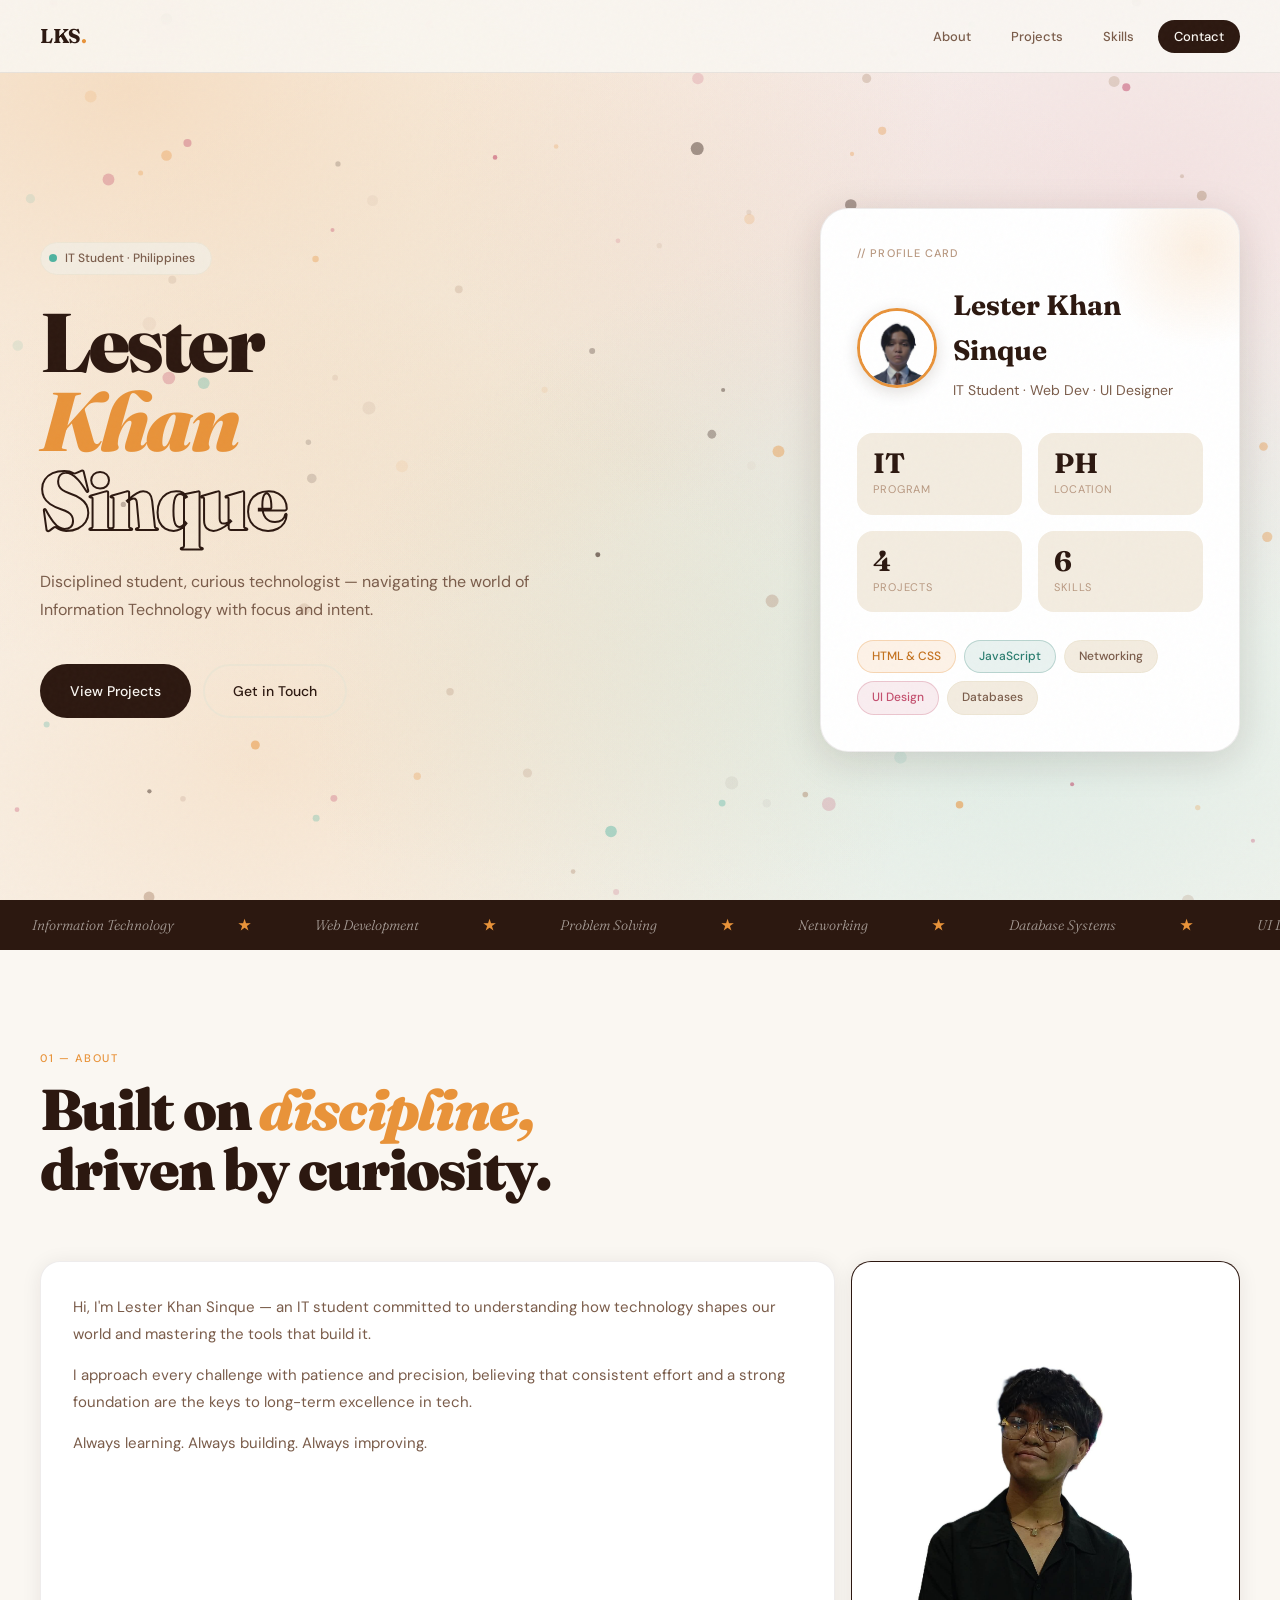
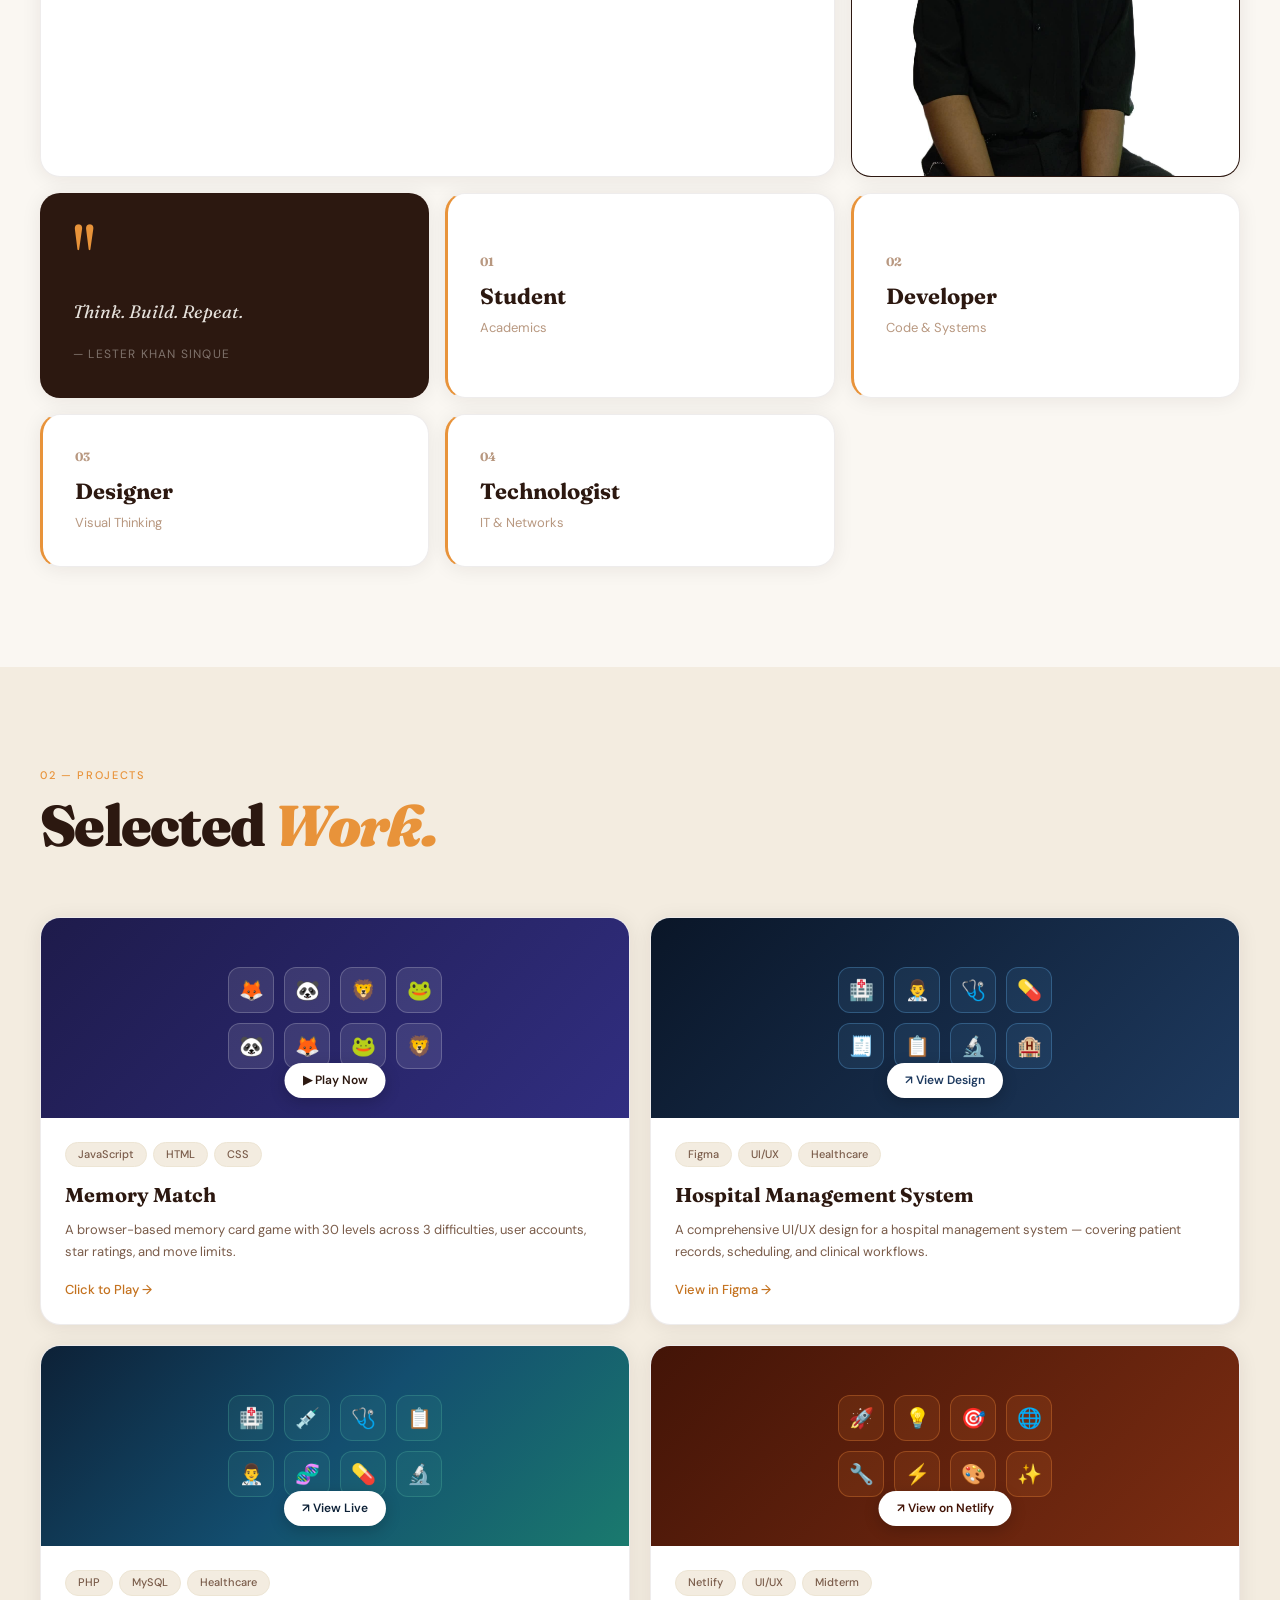
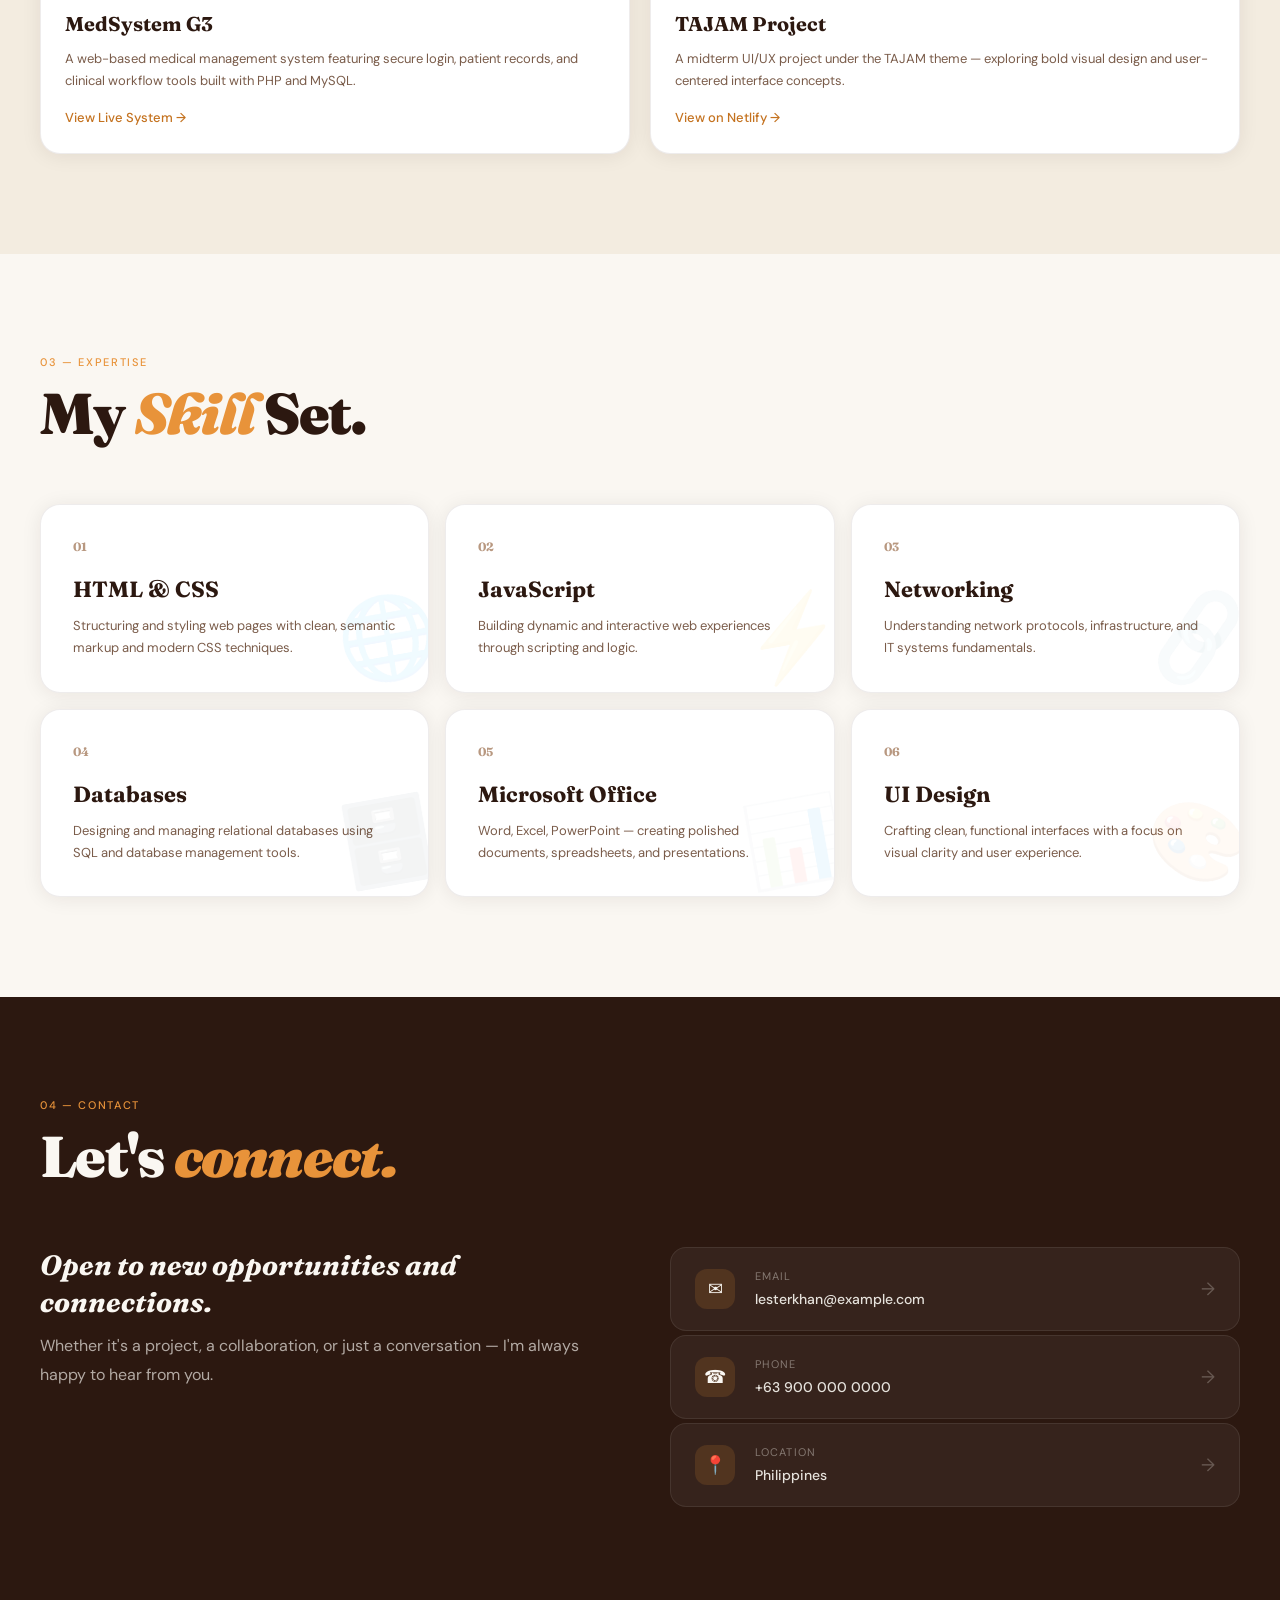
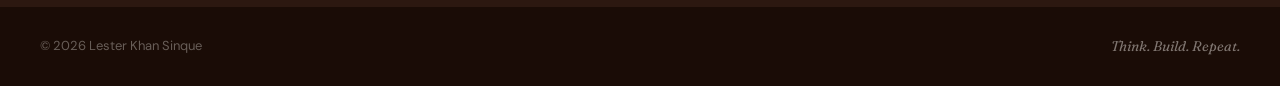
==== commit 609ff965: "Refactor project cards to use anchor tags for better accessibility and navigation" ====
--- a/index.html
+++ b/index.html
@@ -485,6 +485,9 @@
   cursor: pointer;
   transition: transform 0.3s, box-shadow 0.3s;
   box-shadow: var(--shadow);
+  display: block;
+  text-decoration: none;
+  color: inherit;
 }
 .proj-card:hover { transform: translateY(-6px); box-shadow: var(--shadow-lg); }
 .proj-thumb {
@@ -1051,7 +1054,7 @@
     <div class="proj-grid">
 
       <!-- Memory Match -->
-      <div class="proj-card reveal" onclick="openGame()">
+      <a class="proj-card reveal" href="javascript:void(0)" onclick="openGame(); return false;">
         <div class="proj-thumb" style="background: linear-gradient(135deg, #1e1b4b 0%, #312e81 100%);">
           <div class="proj-emoji-grid">
             <span>🦊</span><span>🐼</span><span>🦁</span><span>🐸</span>
@@ -1069,10 +1072,10 @@
           <p class="proj-desc">A browser-based memory card game with 30 levels across 3 difficulties, user accounts, star ratings, and move limits.</p>
           <div class="proj-cta">Click to Play →</div>
         </div>
-      </div>
+      </a>
 
       <!-- Hospital Management -->
-      <div class="proj-card reveal reveal-d1" onclick="window.open('https://www.figma.com/design/JDR5q5xIM5zdjkVoJ2cvzm/HOSPITAL-MANAGEMENT-SYSTEM?node-id=0-1&p=f&t=OVufHEEtc6NnN7BG-0','_blank')">
+      <a class="proj-card reveal reveal-d1" href="https://www.figma.com/design/JDR5q5xIM5zdjkVoJ2cvzm/HOSPITAL-MANAGEMENT-SYSTEM?node-id=0-1&p=f&t=OVufHEEtc6NnN7BG-0" target="_blank" rel="noopener noreferrer">
         <div class="proj-thumb" style="background: linear-gradient(135deg, #0a1628 0%, #1e3a5f 100%);">
           <div class="proj-emoji-grid">
             <span style="border-color:rgba(99,179,237,0.3);background:rgba(99,179,237,0.1)">🏥</span>
@@ -1096,10 +1099,10 @@
           <p class="proj-desc">A comprehensive UI/UX design for a hospital management system — covering patient records, scheduling, and clinical workflows.</p>
           <div class="proj-cta">View in Figma →</div>
         </div>
-      </div>
+      </a>
 
       <!-- MedSystem G3 -->
-      <div class="proj-card reveal reveal-d2" onclick="window.open('https://medsystemg3.infinityfreeapp.com/login.php','_blank')">
+      <a class="proj-card reveal reveal-d2" href="https://medsystemg3.infinityfreeapp.com/login.php" target="_blank" rel="noopener noreferrer">
         <div class="proj-thumb" style="background: linear-gradient(135deg, #0d2137 0%, #134e6f 50%, #1a7a6e 100%);">
           <div class="proj-emoji-grid">
             <span style="border-color:rgba(79,179,160,0.3);background:rgba(79,179,160,0.1)">🏥</span>
@@ -1123,10 +1126,10 @@
           <p class="proj-desc">A web-based medical management system featuring secure login, patient records, and clinical workflow tools built with PHP and MySQL.</p>
           <div class="proj-cta">View Live System →</div>
         </div>
-      </div>
+      </a>
 
       <!-- TAJAM Project -->
-      <div class="proj-card reveal reveal-d3" onclick="window.open('https://lesterkhansinque.netlify.app/','_blank')">
+      <a class="proj-card reveal reveal-d3" href="https://lesterkhansinque.netlify.app/" target="_blank" rel="noopener noreferrer">
         <div class="proj-thumb" style="background: linear-gradient(135deg, #431407 0%, #7c2d12 100%);">
           <div class="proj-emoji-grid">
             <span style="border-color:rgba(251,146,60,0.3);background:rgba(251,146,60,0.1)">🚀</span>
@@ -1150,7 +1153,7 @@
           <p class="proj-desc">A midterm UI/UX project under the TAJAM theme — exploring bold visual design and user-centered interface concepts.</p>
           <div class="proj-cta">View on Netlify →</div>
         </div>
-      </div>
+      </a>
 
     </div>
   </div>
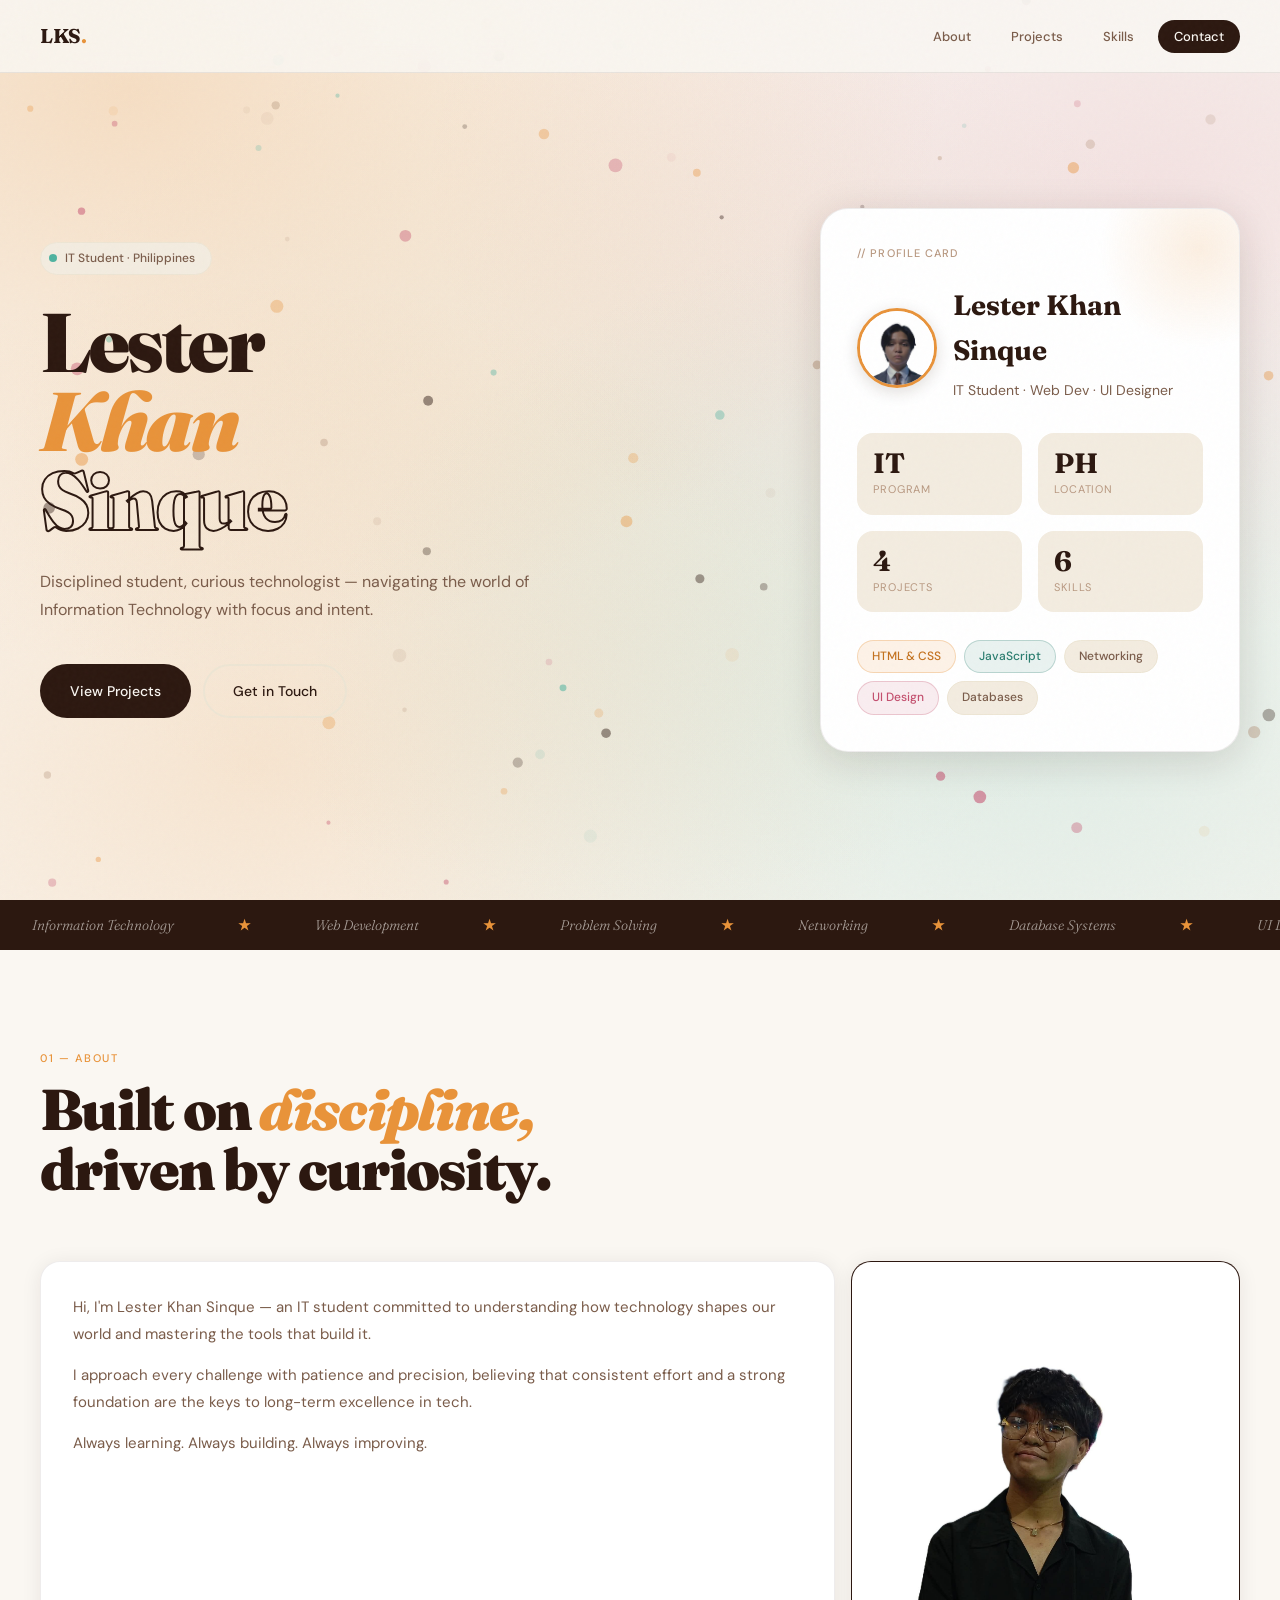
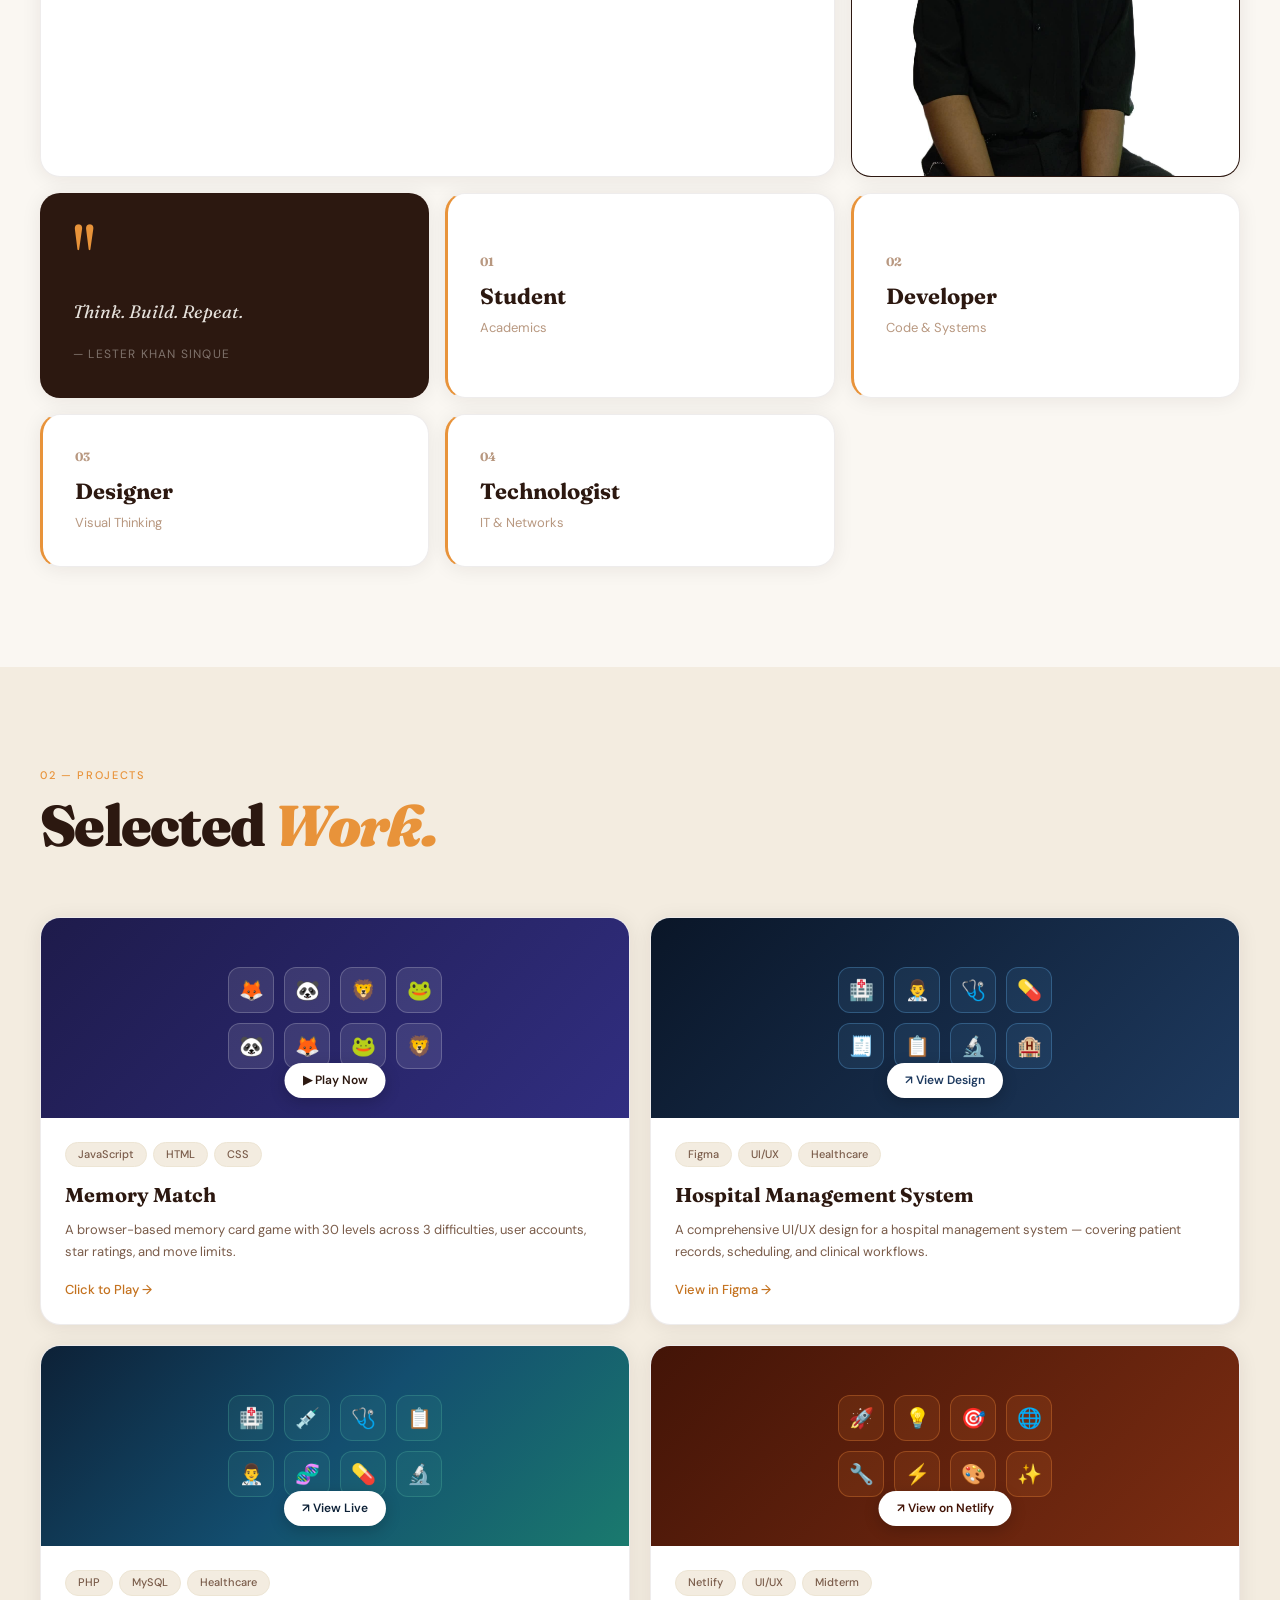
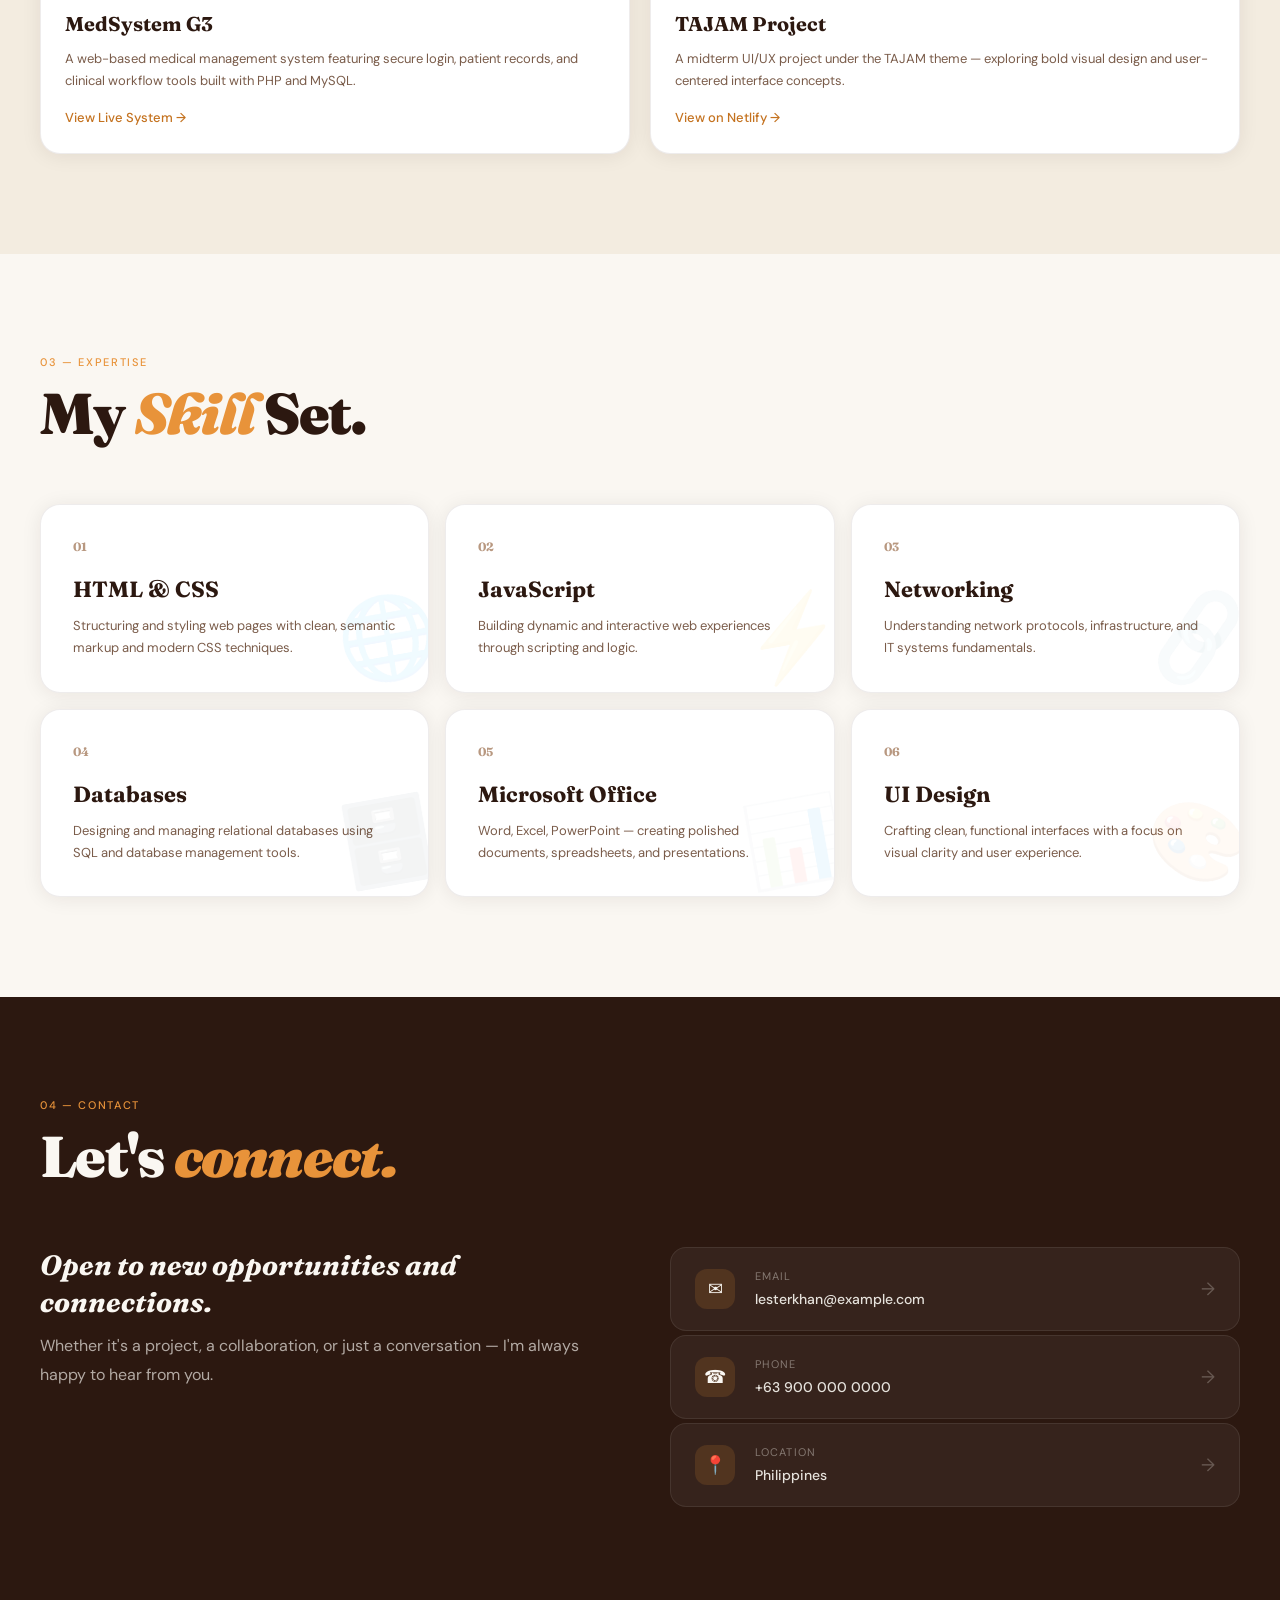
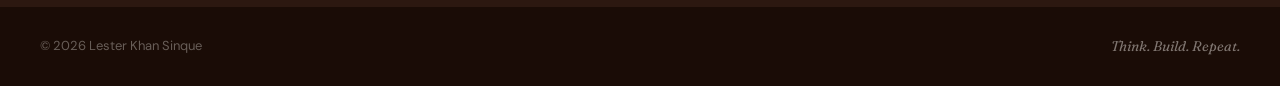
==== commit 4f88178a: "Add Memory Match game with user accounts, levels, and star rating system - Created README.md with ga" ====
--- a/index.html
+++ b/index.html
@@ -1475,10 +1475,10 @@
     const EMOJIS = ['🦊','🐼','🦁','🐸','🦋','🐳','🐙','🦄','🐧','🦀','🐝','🦩','🌈','🍕','🎸','🚀','🎯','💎','🌺','🍉','⚡','🎃','🦜','🎲','🍀','🔥','🌙','👑','🎪','🏆','🌊','🎠','🍄','🦚','🌸','🍦','🐬','🎨','🎡','🦋'];
     const LEVELS = {
       easy:[{pairs:4,cols:4,rows:2,limit:12,s3:6,s2:9},{pairs:5,cols:5,rows:2,limit:14,s3:7,s2:11},{pairs:6,cols:4,rows:3,limit:16,s3:8,s2:12},{pairs:6,cols:4,rows:3,limit:18,s3:9,s2:14},{pairs:7,cols:7,rows:2,limit:20,s3:10,s2:15},{pairs:8,cols:4,rows:4,limit:22,s3:12,s2:17},{pairs:8,cols:4,rows:4,limit:24,s3:13,s2:19},{pairs:9,cols:6,rows:3,limit:26,s3:14,s2:20},{pairs:10,cols:5,rows:4,limit:28,s3:16,s2:22},{pairs:10,cols:5,rows:4,limit:30,s3:17,s2:24}],
-      med:[{pairs:8,cols:4,rows:4,limit:20,s3:12,s2:16},{pairs:9,cols:6,rows:3,limit:22,s3:13,s2:17},{pairs:10,cols:5,rows:4,limit:24,s3:14,s2:19},{pairs:10,cols:5,rows:4,limit:26,s3:15,s2:21},{pairs:12,cols:6,rows:4,limit:28,s3:17,s2:23},{pairs:12,cols:6,rows:4,limit:30,s3:18,s2:25},{pairs:14,cols:7,rows:4,limit:34,s3:20,s2:27},{pairs:15,cols:6,rows:5,limit:36,s3:22,s2:29},{pairs:16,cols:8,rows:4,limit:38,s3:24,s2:31},{pairs:18,cols:6,rows:6,limit:42,s3:26,s2:34}],
+      med:[{pairs:8,cols:4,rows:4,limit:40,s3:15,s2:22},{pairs:9,cols:6,rows:3,limit:42,s3:16,s2:24},{pairs:10,cols:5,rows:4,limit:44,s3:18,s2:26},{pairs:10,cols:5,rows:4,limit:46,s3:19,s2:28},{pairs:12,cols:6,rows:4,limit:50,s3:21,s2:31},{pairs:12,cols:6,rows:4,limit:52,s3:22,s2:33},{pairs:14,cols:7,rows:4,limit:56,s3:24,s2:36},{pairs:15,cols:6,rows:5,limit:58,s3:26,s2:38},{pairs:16,cols:8,rows:4,limit:60,s3:28,s2:40},{pairs:18,cols:6,rows:6,limit:66,s3:30,s2:44}],
       hard:[{pairs:10,cols:5,rows:4,limit:22,s3:14,s2:18},{pairs:12,cols:6,rows:4,limit:24,s3:16,s2:20},{pairs:14,cols:7,rows:4,limit:28,s3:18,s2:23},{pairs:15,cols:6,rows:5,limit:30,s3:20,s2:25},{pairs:16,cols:8,rows:4,limit:32,s3:22,s2:27},{pairs:18,cols:6,rows:6,limit:36,s3:24,s2:30},{pairs:20,cols:8,rows:5,limit:40,s3:26,s2:33},{pairs:20,cols:8,rows:5,limit:44,s3:28,s2:36},{pairs:20,cols:10,rows:4,limit:46,s3:30,s2:38},{pairs:20,cols:10,rows:4,limit:50,s3:32,s2:42}]
     };
-    const DIFF_INFO = {easy:{label:'Easy',cls:'easy',desc:'Small grids · Perfect for warming up'},med:{label:'Medium',cls:'med',desc:'Bigger grids · More pairs to match'},hard:{label:'Hard',cls:'hard',desc:'Large grids · Limited moves!'}};
+    const DIFF_INFO = {easy:{label:'Easy',cls:'easy',desc:'Small grids · Perfect for warming up'},med:{label:'Medium',cls:'med',desc:'Bigger grids · Limited moves!'},hard:{label:'Hard',cls:'hard',desc:'Large grids · Limited moves!'}};
     let users=JSON.parse(localStorage.getItem('mm_users2')||'{}'),curUser=null,curDiff='easy',curLvlIdx=0,curCfg=null,cards=[],flipped=[],matchedPairs=0,moves=0,timerInt=null,secs=0,locked=false;
     const $ = id => document.getElementById(id);
     window.mm = {
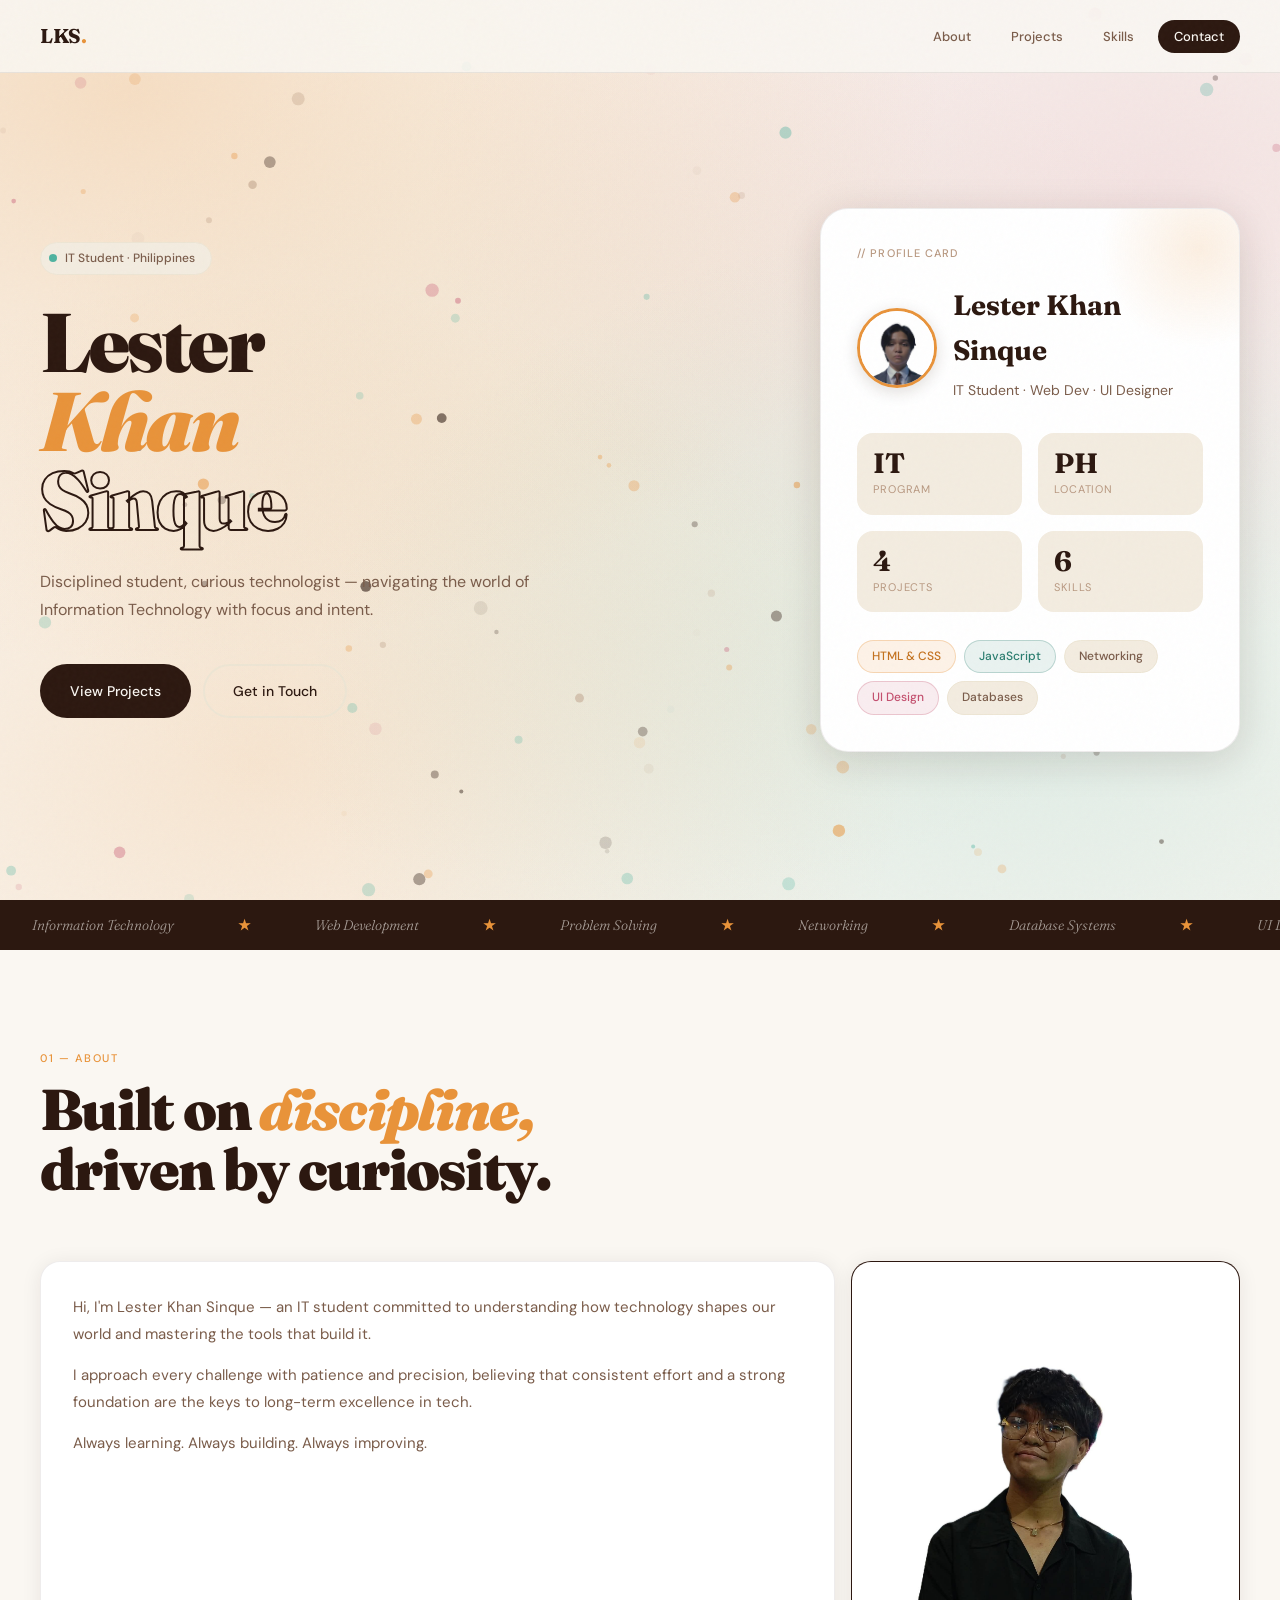
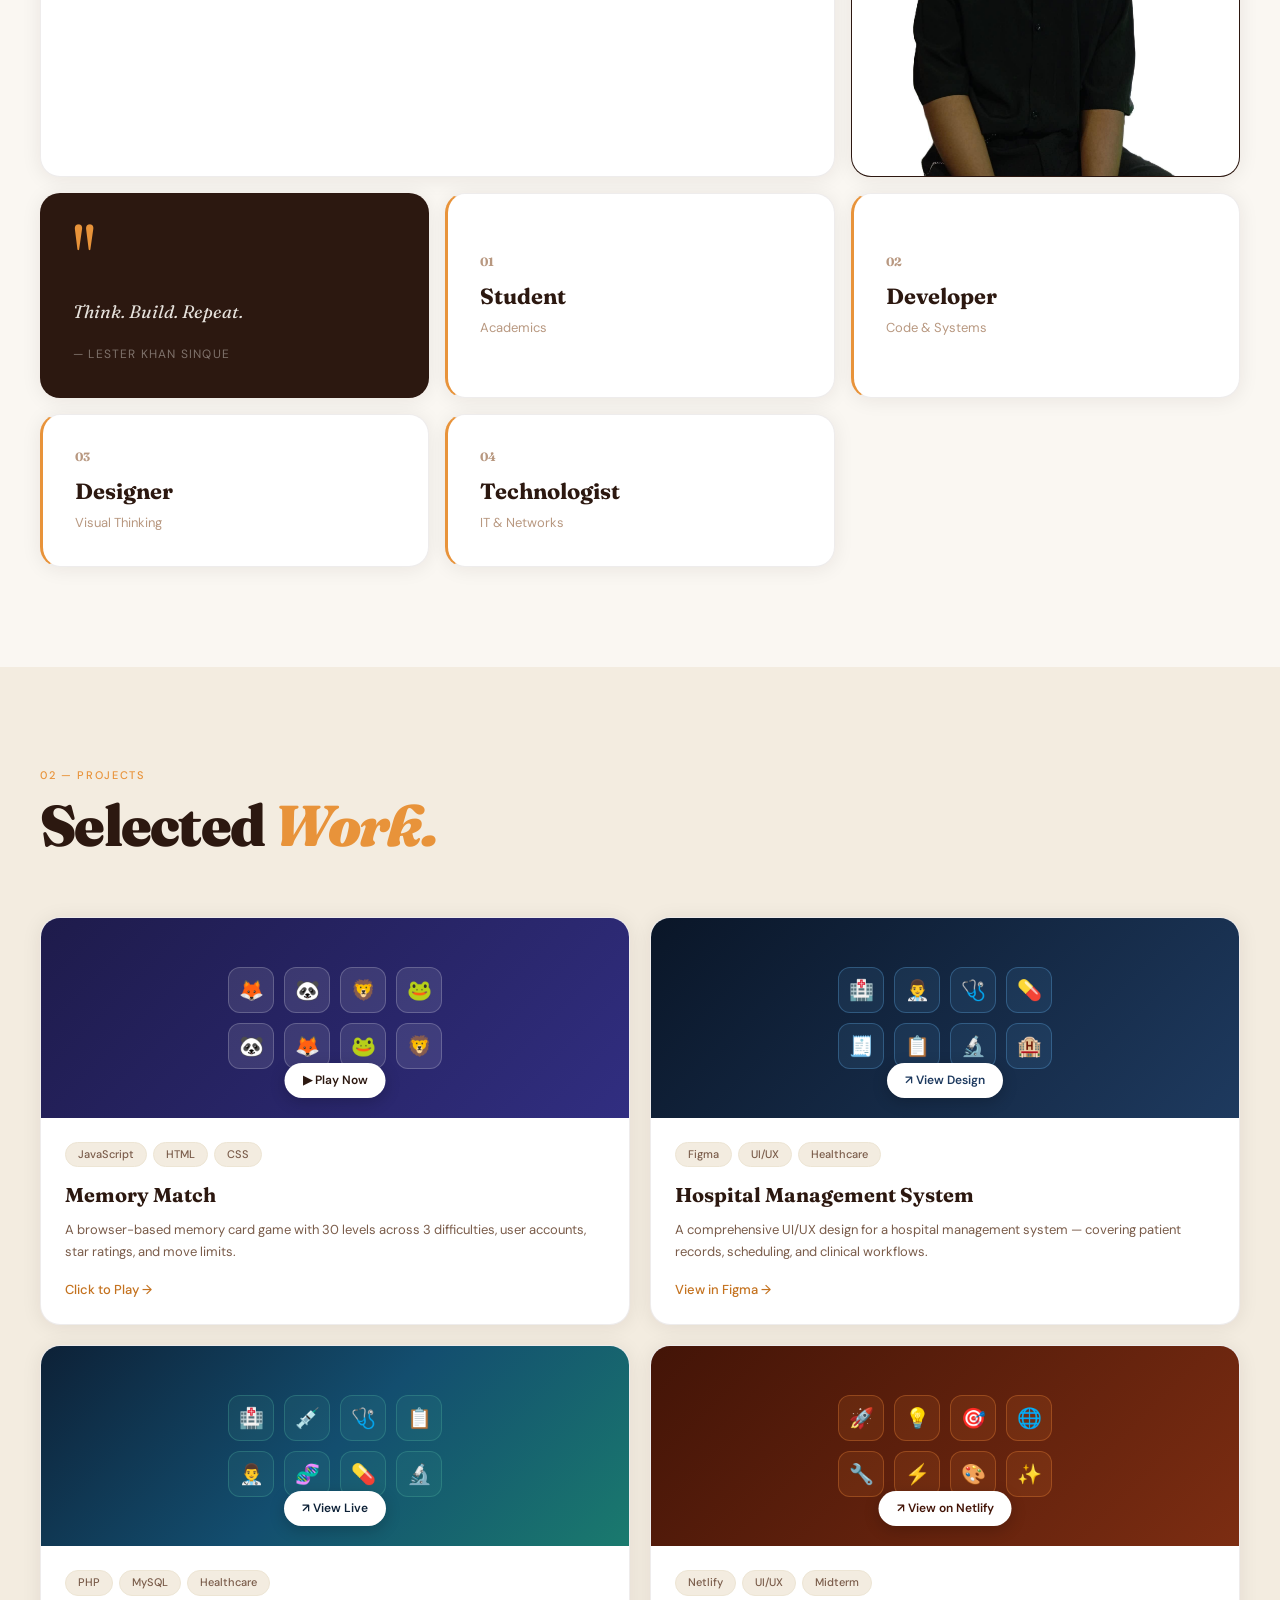
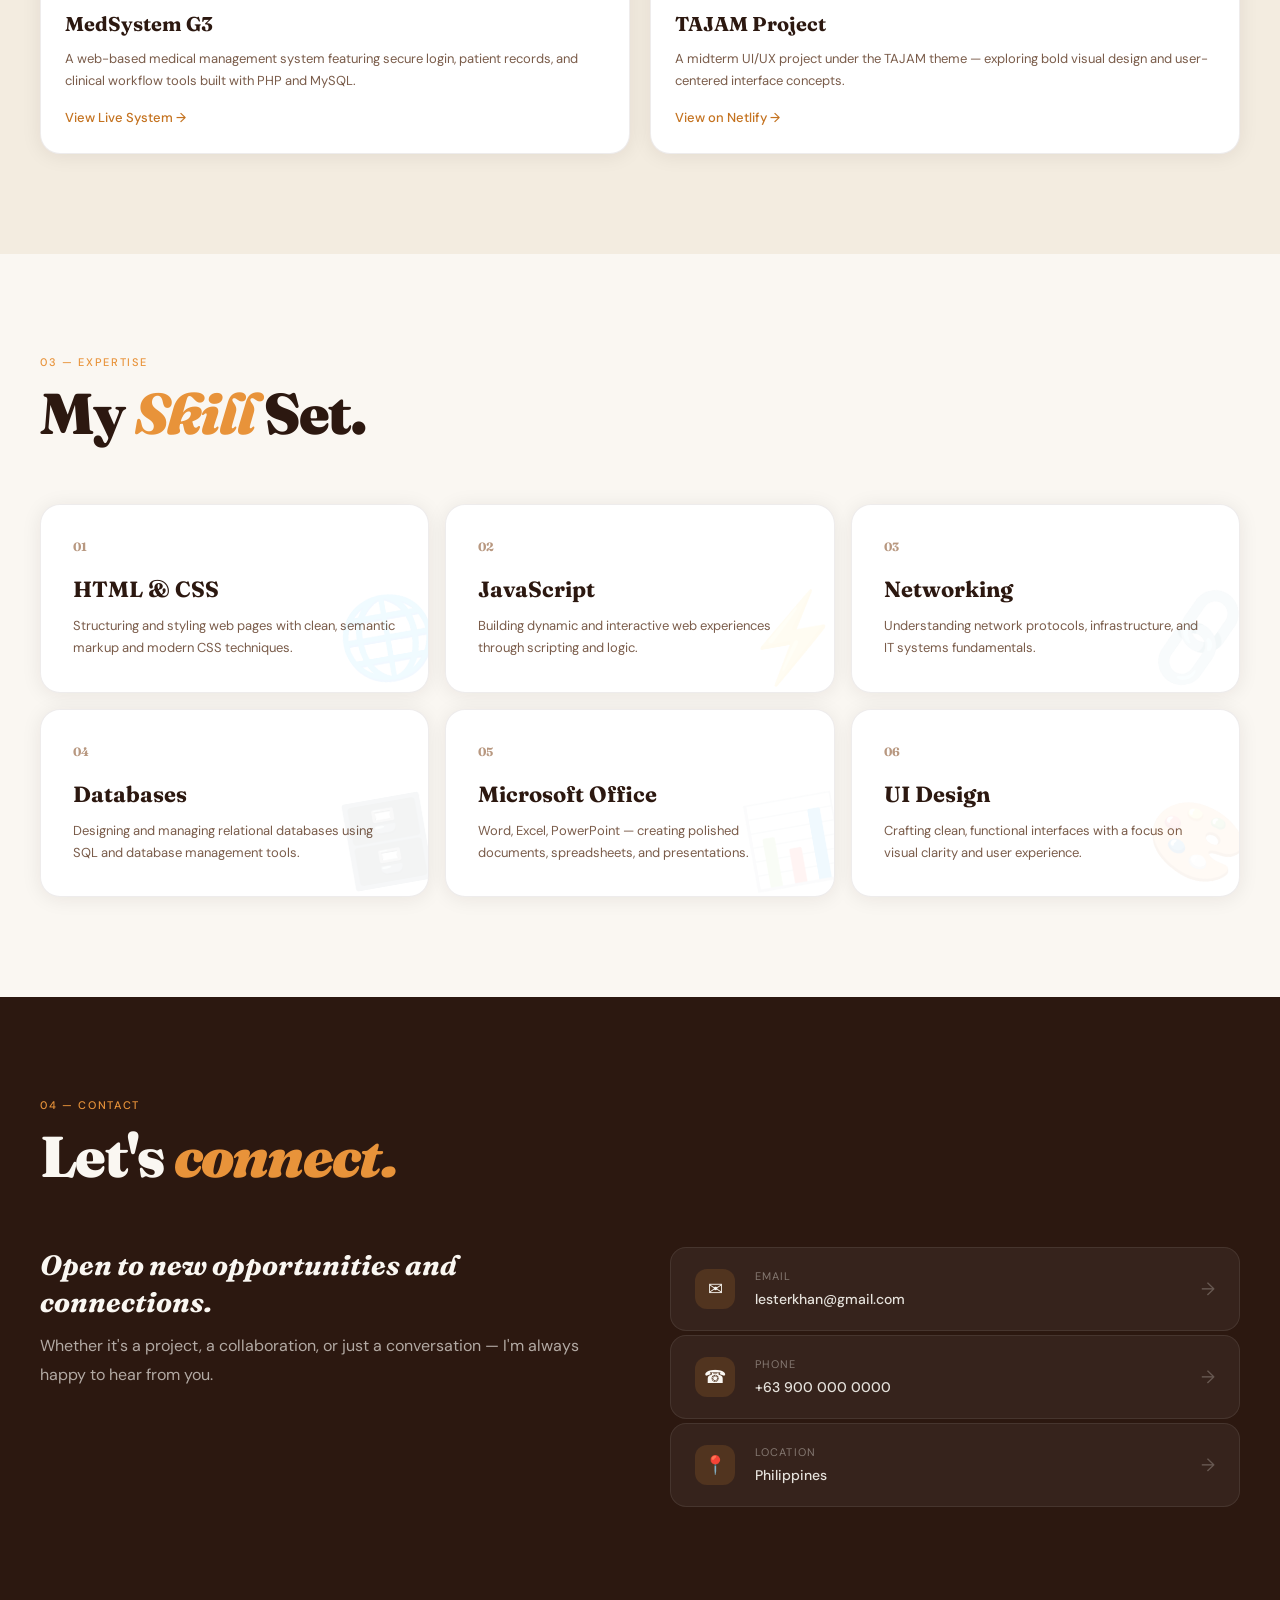
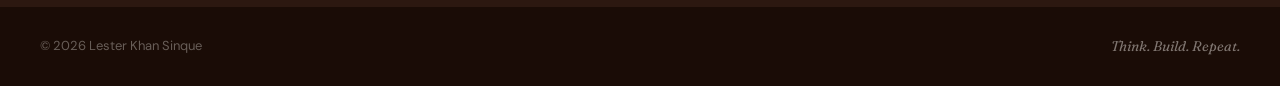
==== commit 9296d17c: "fix: update email address in contact section from example.com to gmail.com" ====
--- a/index.html
+++ b/index.html
@@ -1221,11 +1221,11 @@
         <p class="contact-desc">Whether it's a project, a collaboration, or just a conversation — I'm always happy to hear from you.</p>
       </div>
       <div class="contact-links reveal reveal-d2">
-        <a href="mailto:lesterkhan@example.com" class="contact-link">
+        <a href="mailto:lesterkhan@gmail.com" class="contact-link">
           <div class="contact-link-icon">✉</div>
           <div class="contact-link-info">
             <div class="contact-link-label">Email</div>
-            <div class="contact-link-val">lesterkhan@example.com</div>
+            <div class="contact-link-val">lesterkhan@gmail.com</div>
           </div>
           <div class="contact-link-arrow">→</div>
         </a>
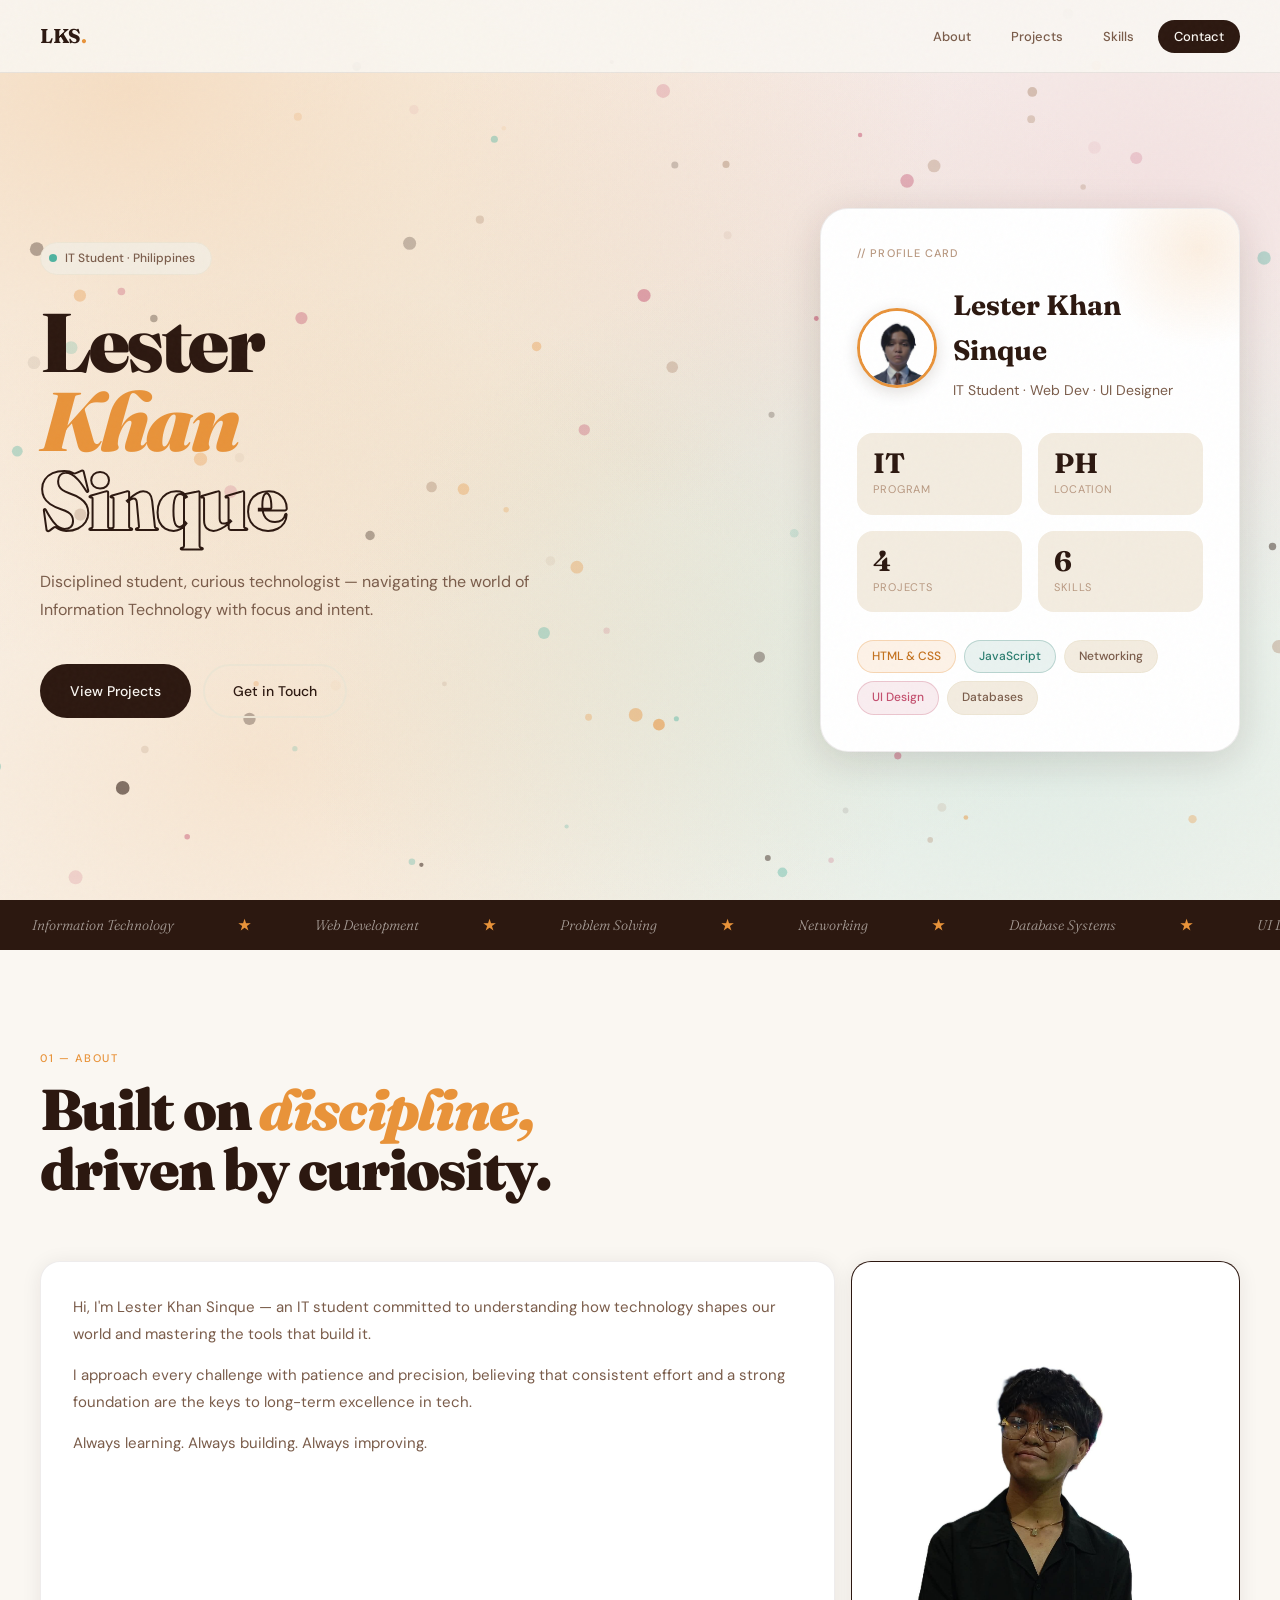
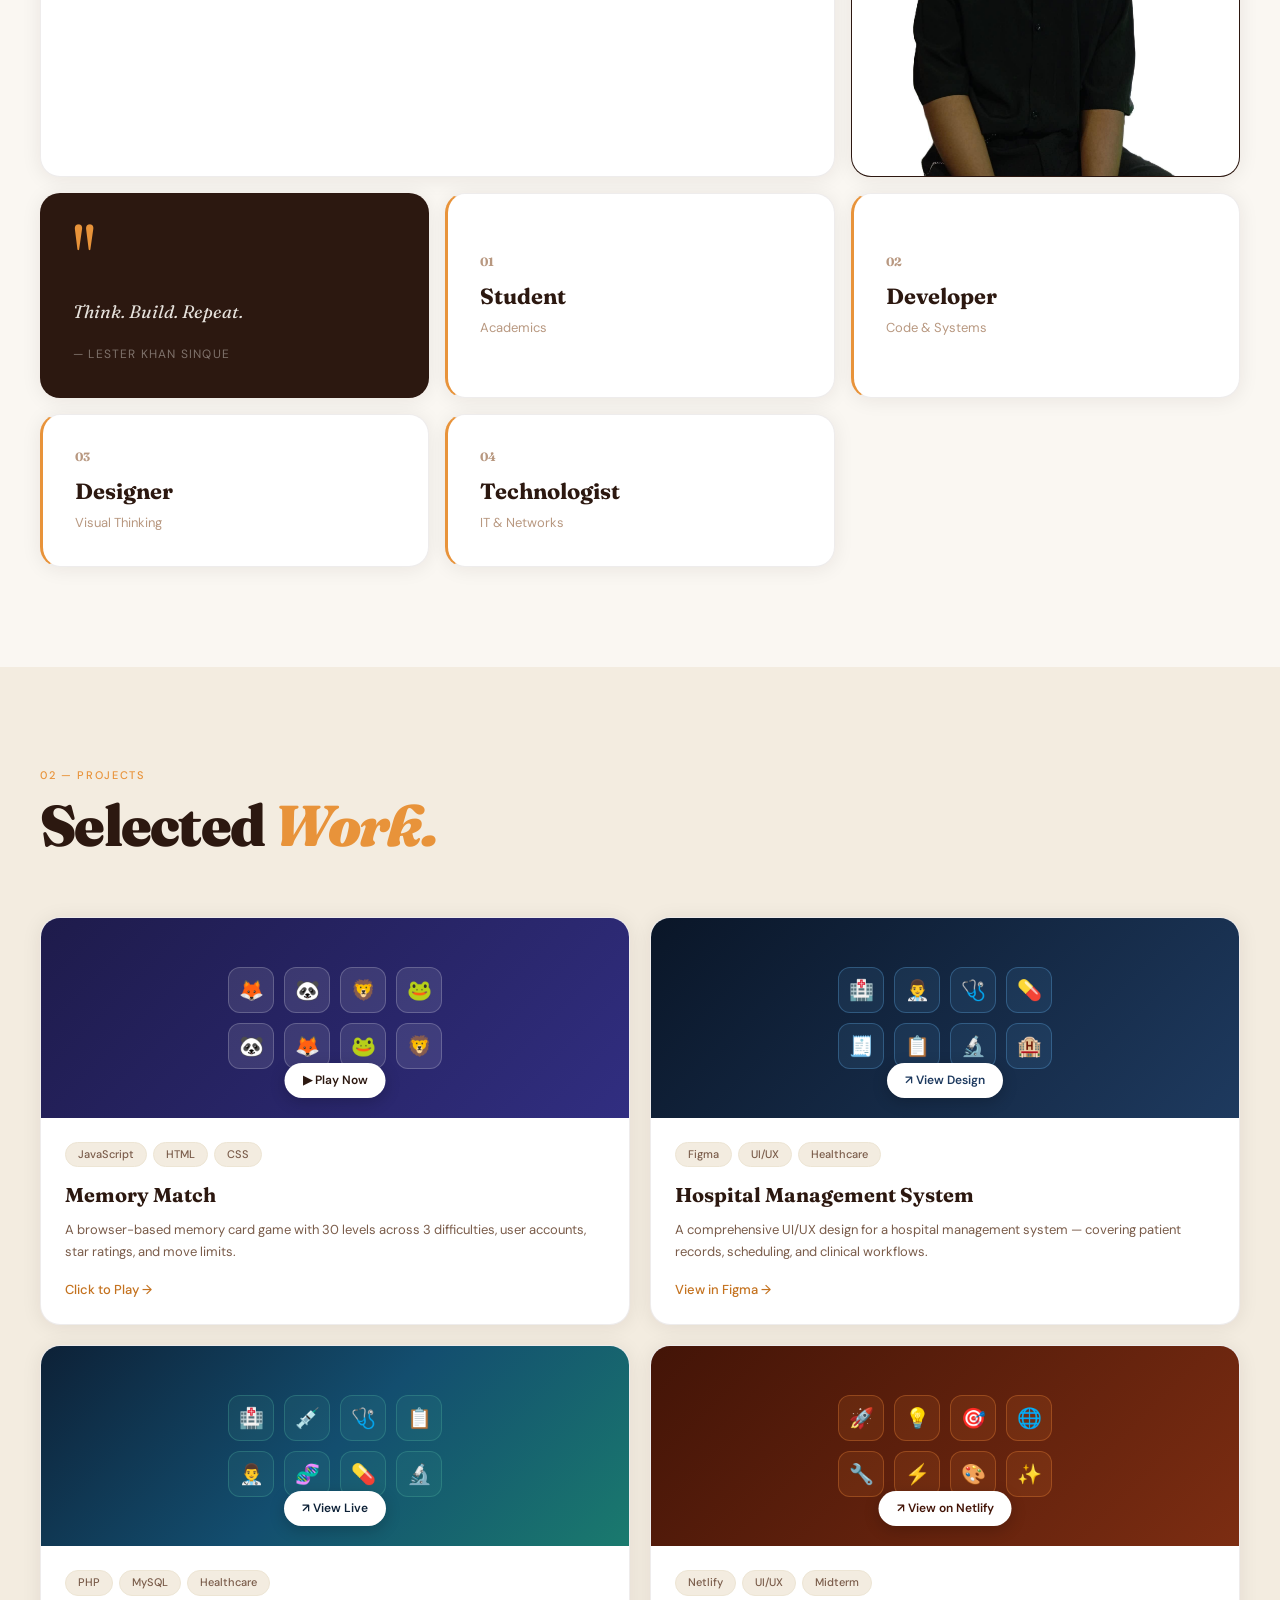
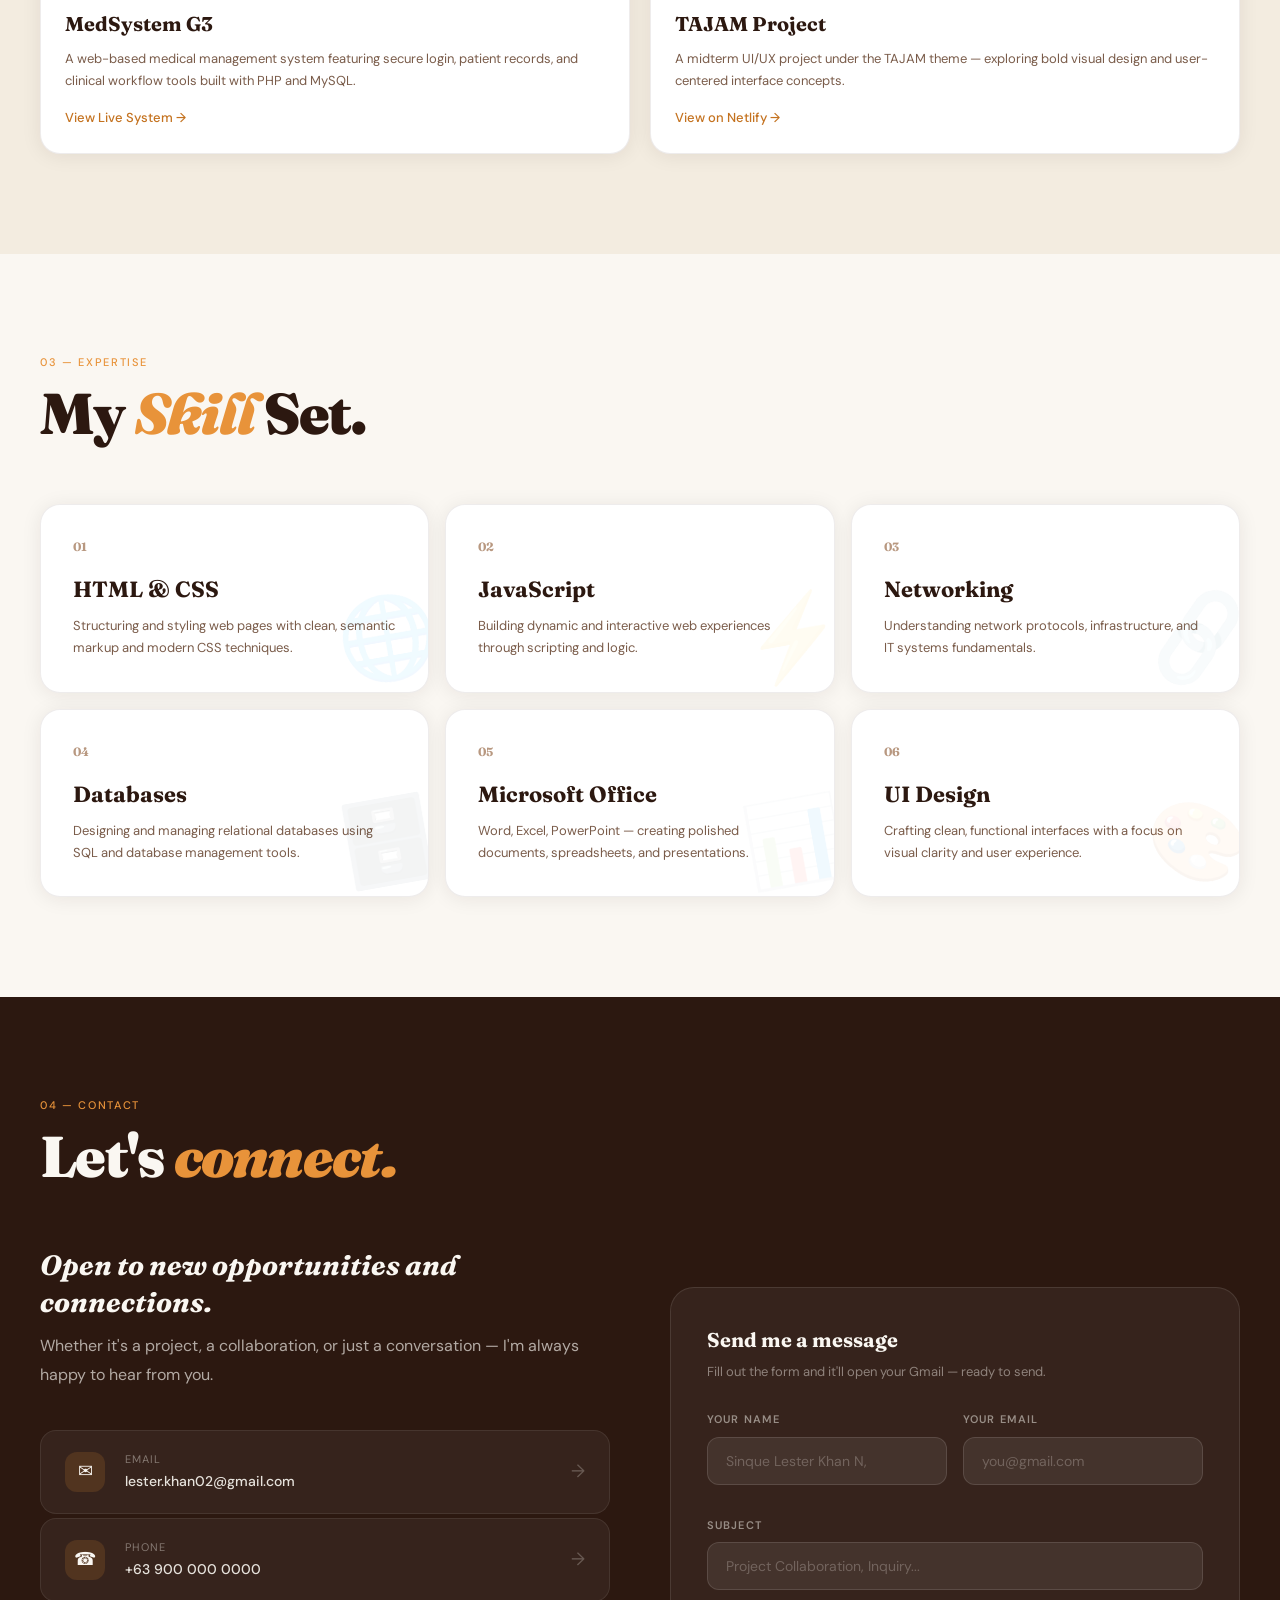
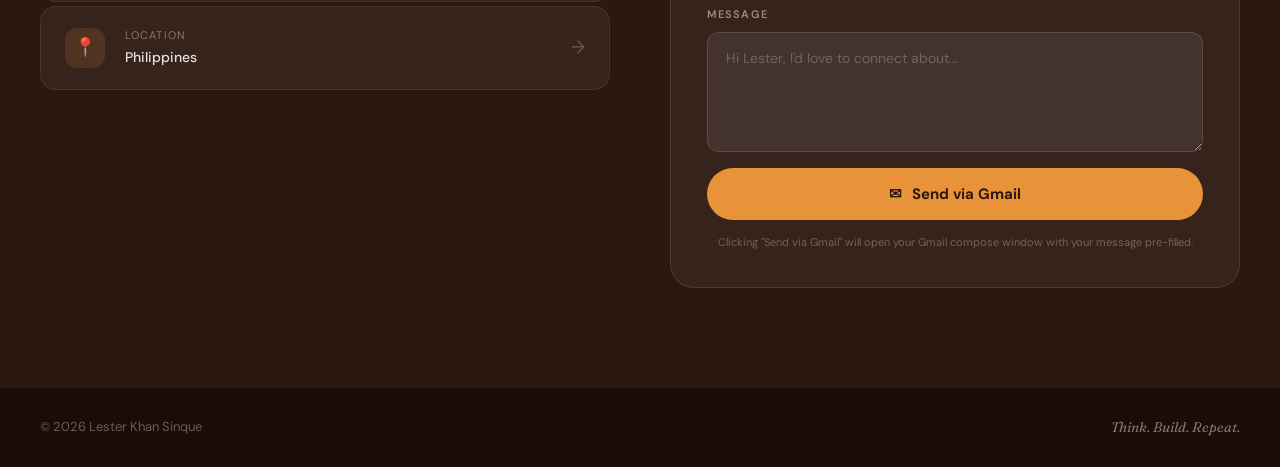
==== commit c1523444: "feat: add contact form with Gmail integration and styling" ====
--- a/index.html
+++ b/index.html
@@ -712,6 +712,112 @@
 .contact-link:hover .contact-link-arrow {
   color: var(--amber);
   transform: translateX(4px);
+}
+
+/* ── CONTACT FORM ──────────────────────────────── */
+.contact-form-wrap {
+  background: rgba(255,255,255,0.05);
+  border: 1px solid rgba(255,255,255,0.1);
+  border-radius: 24px;
+  padding: 36px;
+  margin-top: 40px;
+}
+.contact-form-title {
+  font-family: 'Fraunces', serif;
+  font-size: 20px;
+  font-weight: 700;
+  color: var(--cream);
+  margin-bottom: 6px;
+}
+.contact-form-sub {
+  font-size: 13px;
+  color: rgba(250,247,242,0.45);
+  margin-bottom: 28px;
+}
+.cf-row {
+  display: grid;
+  grid-template-columns: 1fr 1fr;
+  gap: 16px;
+  margin-bottom: 16px;
+}
+.cf-group {
+  display: flex;
+  flex-direction: column;
+  gap: 8px;
+  margin-bottom: 16px;
+}
+.cf-group label {
+  font-size: 11px;
+  font-weight: 600;
+  text-transform: uppercase;
+  letter-spacing: 0.1em;
+  color: rgba(250,247,242,0.5);
+}
+.cf-group input,
+.cf-group textarea,
+.cf-group select {
+  background: rgba(255,255,255,0.07);
+  border: 1px solid rgba(255,255,255,0.12);
+  border-radius: 12px;
+  padding: 14px 18px;
+  font-size: 14px;
+  font-family: 'DM Sans', sans-serif;
+  color: var(--cream);
+  outline: none;
+  transition: border-color 0.2s, background 0.2s;
+  width: 100%;
+}
+.cf-group input::placeholder,
+.cf-group textarea::placeholder {
+  color: rgba(250,247,242,0.25);
+}
+.cf-group input:focus,
+.cf-group textarea:focus {
+  border-color: rgba(232,147,58,0.6);
+  background: rgba(255,255,255,0.1);
+}
+.cf-group textarea {
+  resize: vertical;
+  min-height: 120px;
+  line-height: 1.6;
+}
+.cf-group select option {
+  background: var(--brown);
+  color: var(--cream);
+}
+.cf-submit {
+  width: 100%;
+  padding: 16px 28px;
+  background: var(--amber);
+  color: var(--brown);
+  font-size: 15px;
+  font-weight: 700;
+  font-family: 'DM Sans', sans-serif;
+  border: none;
+  border-radius: 100px;
+  cursor: pointer;
+  transition: all 0.2s;
+  display: flex;
+  align-items: center;
+  justify-content: center;
+  gap: 10px;
+  margin-top: 8px;
+}
+.cf-submit:hover {
+  background: var(--amber-dark);
+  transform: translateY(-2px);
+  box-shadow: 0 8px 24px rgba(232,147,58,0.3);
+}
+.cf-submit:active { transform: translateY(0); }
+.cf-note {
+  text-align: center;
+  font-size: 11px;
+  color: rgba(250,247,242,0.3);
+  margin-top: 14px;
+}
+@media (max-width: 600px) {
+  .cf-row { grid-template-columns: 1fr; }
+  .contact-form-wrap { padding: 24px; }
 }
 
 /* ── FOOTER ────────────────────────────────────── */
@@ -1219,32 +1325,62 @@
       <div class="reveal reveal-d1">
         <div class="contact-tagline">Open to new opportunities and connections.</div>
         <p class="contact-desc">Whether it's a project, a collaboration, or just a conversation — I'm always happy to hear from you.</p>
-      </div>
-      <div class="contact-links reveal reveal-d2">
-        <a href="mailto:lesterkhan@gmail.com" class="contact-link">
-          <div class="contact-link-icon">✉</div>
-          <div class="contact-link-info">
-            <div class="contact-link-label">Email</div>
-            <div class="contact-link-val">lesterkhan@gmail.com</div>
-          </div>
-          <div class="contact-link-arrow">→</div>
-        </a>
-        <a href="tel:+63900000000" class="contact-link">
-          <div class="contact-link-icon">☎</div>
-          <div class="contact-link-info">
-            <div class="contact-link-label">Phone</div>
-            <div class="contact-link-val">+63 900 000 0000</div>
-          </div>
-          <div class="contact-link-arrow">→</div>
-        </a>
-        <a href="#" class="contact-link">
-          <div class="contact-link-icon">📍</div>
-          <div class="contact-link-info">
-            <div class="contact-link-label">Location</div>
-            <div class="contact-link-val">Philippines</div>
-          </div>
-          <div class="contact-link-arrow">→</div>
-        </a>
+        <div class="contact-links">
+          <a href="mailto:lester.khan02@gmail.com" class="contact-link">
+            <div class="contact-link-icon">✉</div>
+            <div class="contact-link-info">
+              <div class="contact-link-label">Email</div>
+              <div class="contact-link-val">lester.khan02@gmail.com</div>
+            </div>
+            <div class="contact-link-arrow">→</div>
+          </a>
+          <a href="tel:+63900000000" class="contact-link">
+            <div class="contact-link-icon">☎</div>
+            <div class="contact-link-info">
+              <div class="contact-link-label">Phone</div>
+              <div class="contact-link-val">+63 900 000 0000</div>
+            </div>
+            <div class="contact-link-arrow">→</div>
+          </a>
+          <a href="#" class="contact-link">
+            <div class="contact-link-icon">📍</div>
+            <div class="contact-link-info">
+              <div class="contact-link-label">Location</div>
+              <div class="contact-link-val">Philippines</div>
+            </div>
+            <div class="contact-link-arrow">→</div>
+          </a>
+        </div>
+      </div>
+
+      <!-- Contact Form -->
+      <div class="reveal reveal-d2">
+        <div class="contact-form-wrap">
+          <div class="contact-form-title">Send me a message</div>
+          <div class="contact-form-sub">Fill out the form and it'll open your Gmail — ready to send.</div>
+          <div class="cf-row">
+            <div class="cf-group">
+              <label for="cf-name">Your Name</label>
+              <input type="text" id="cf-name" placeholder="Sinque Lester Khan N," />
+            </div>
+            <div class="cf-group">
+              <label for="cf-email">Your Email</label>
+              <input type="email" id="cf-email" placeholder="you@gmail.com" />
+            </div>
+          </div>
+          <div class="cf-group">
+            <label for="cf-subject">Subject</label>
+            <input type="text" id="cf-subject" placeholder="Project Collaboration, Inquiry..." />
+          </div>
+          <div class="cf-group">
+            <label for="cf-message">Message</label>
+            <textarea id="cf-message" placeholder="Hi Lester, I'd love to connect about..."></textarea>
+          </div>
+          <button class="cf-submit" onclick="sendContactForm()">
+            <span>✉</span> Send via Gmail
+          </button>
+          <p class="cf-note">Clicking "Send via Gmail" will open your Gmail compose window with your message pre-filled.</p>
+        </div>
       </div>
     </div>
   </div>
@@ -1257,6 +1393,26 @@
 </footer>
 
 <script>
+// ── CONTACT FORM → GMAIL ──────────────────────────
+function sendContactForm() {
+  const name    = document.getElementById('cf-name').value.trim();
+  const email   = document.getElementById('cf-email').value.trim();
+  const subject = document.getElementById('cf-subject').value.trim();
+  const message = document.getElementById('cf-message').value.trim();
+
+  if (!name || !message) {
+    alert('Please fill in at least your name and message.');
+    return;
+  }
+
+  const to = 'lester.khan02@gmail.com';
+  const fullSubject = subject || `Portfolio Inquiry from ${name}`;
+  const body = `Hi Lester,\n\n${message}\n\n---\nSent by: ${name}${email ? '\nReply-to: ' + email : ''}`;
+
+  const gmailUrl = `https://mail.google.com/mail/?view=cm&fs=1&to=${encodeURIComponent(to)}&su=${encodeURIComponent(fullSubject)}&body=${encodeURIComponent(body)}`;
+  window.open(gmailUrl, '_blank');
+}
+
 // ── MOBILE MENU ───────────────────────────────────
 function toggleMobileMenu() {
   document.getElementById('mobile-menu').classList.toggle('open');
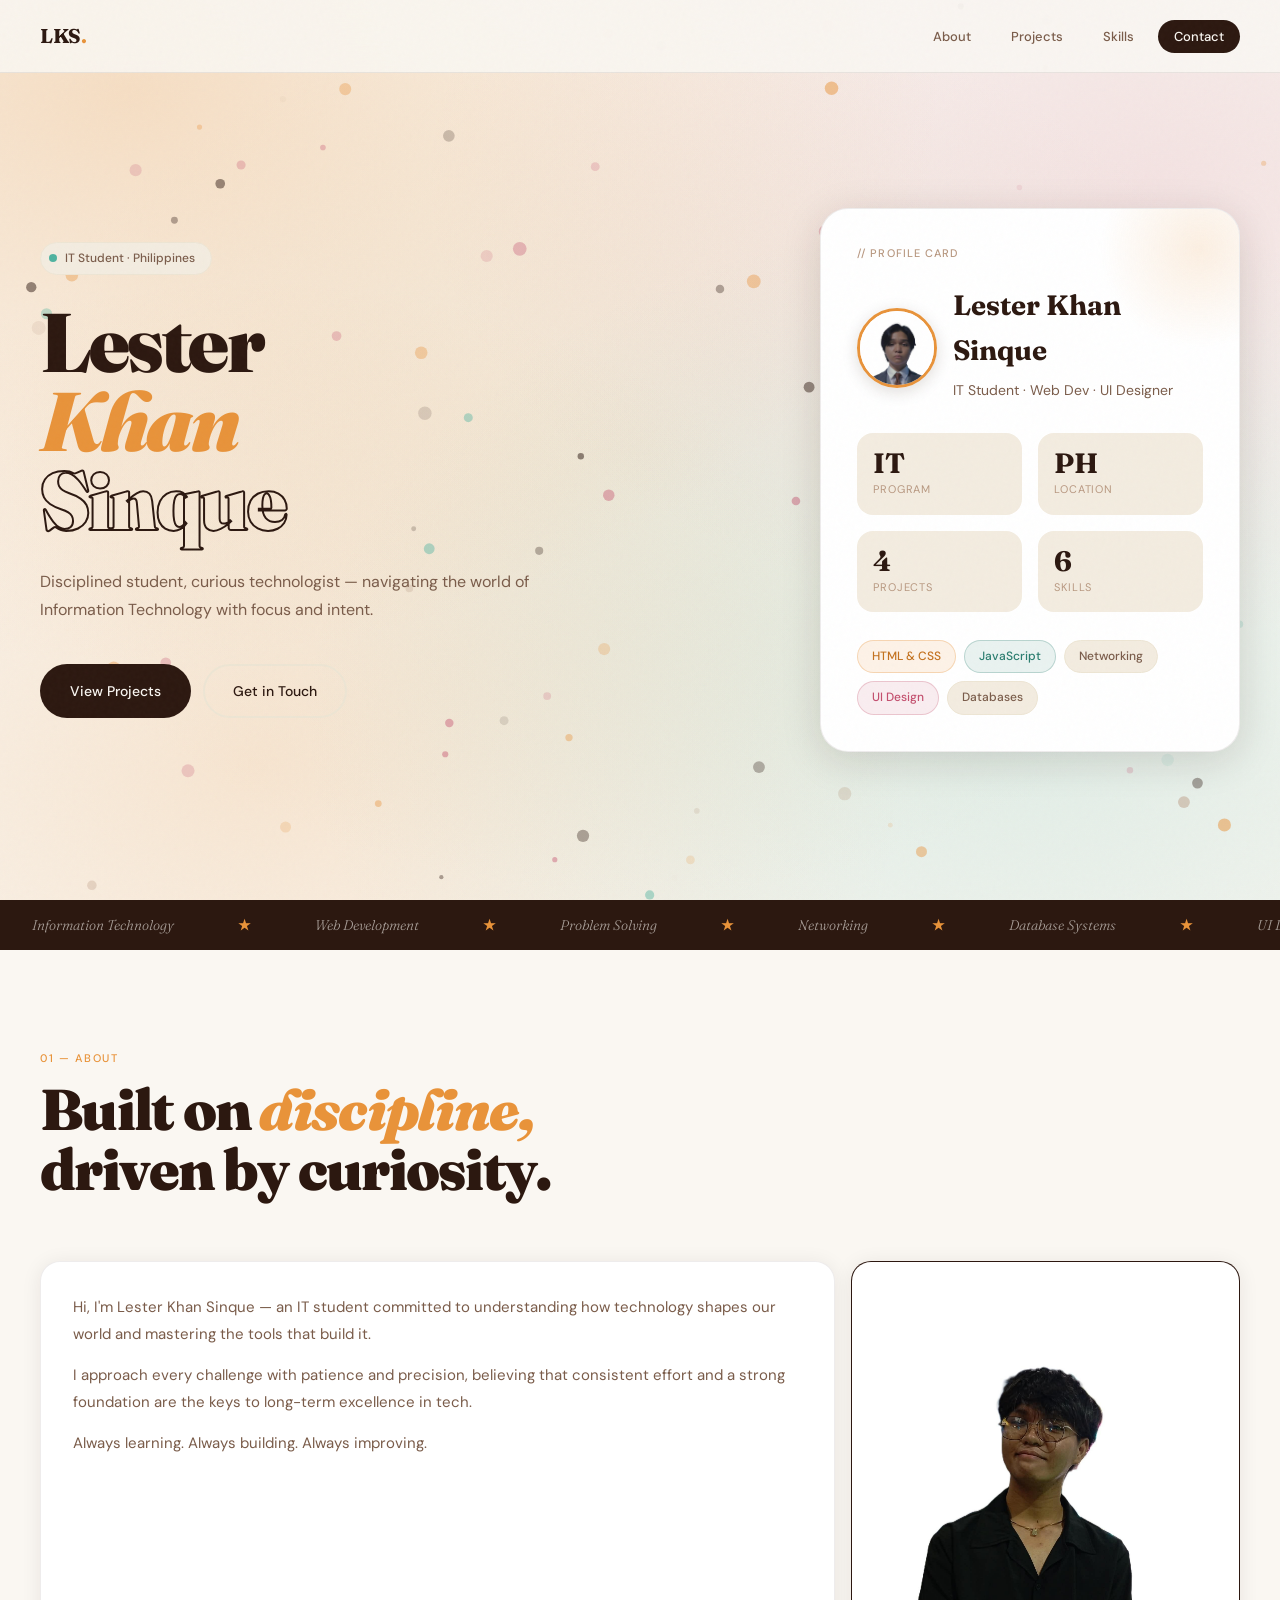
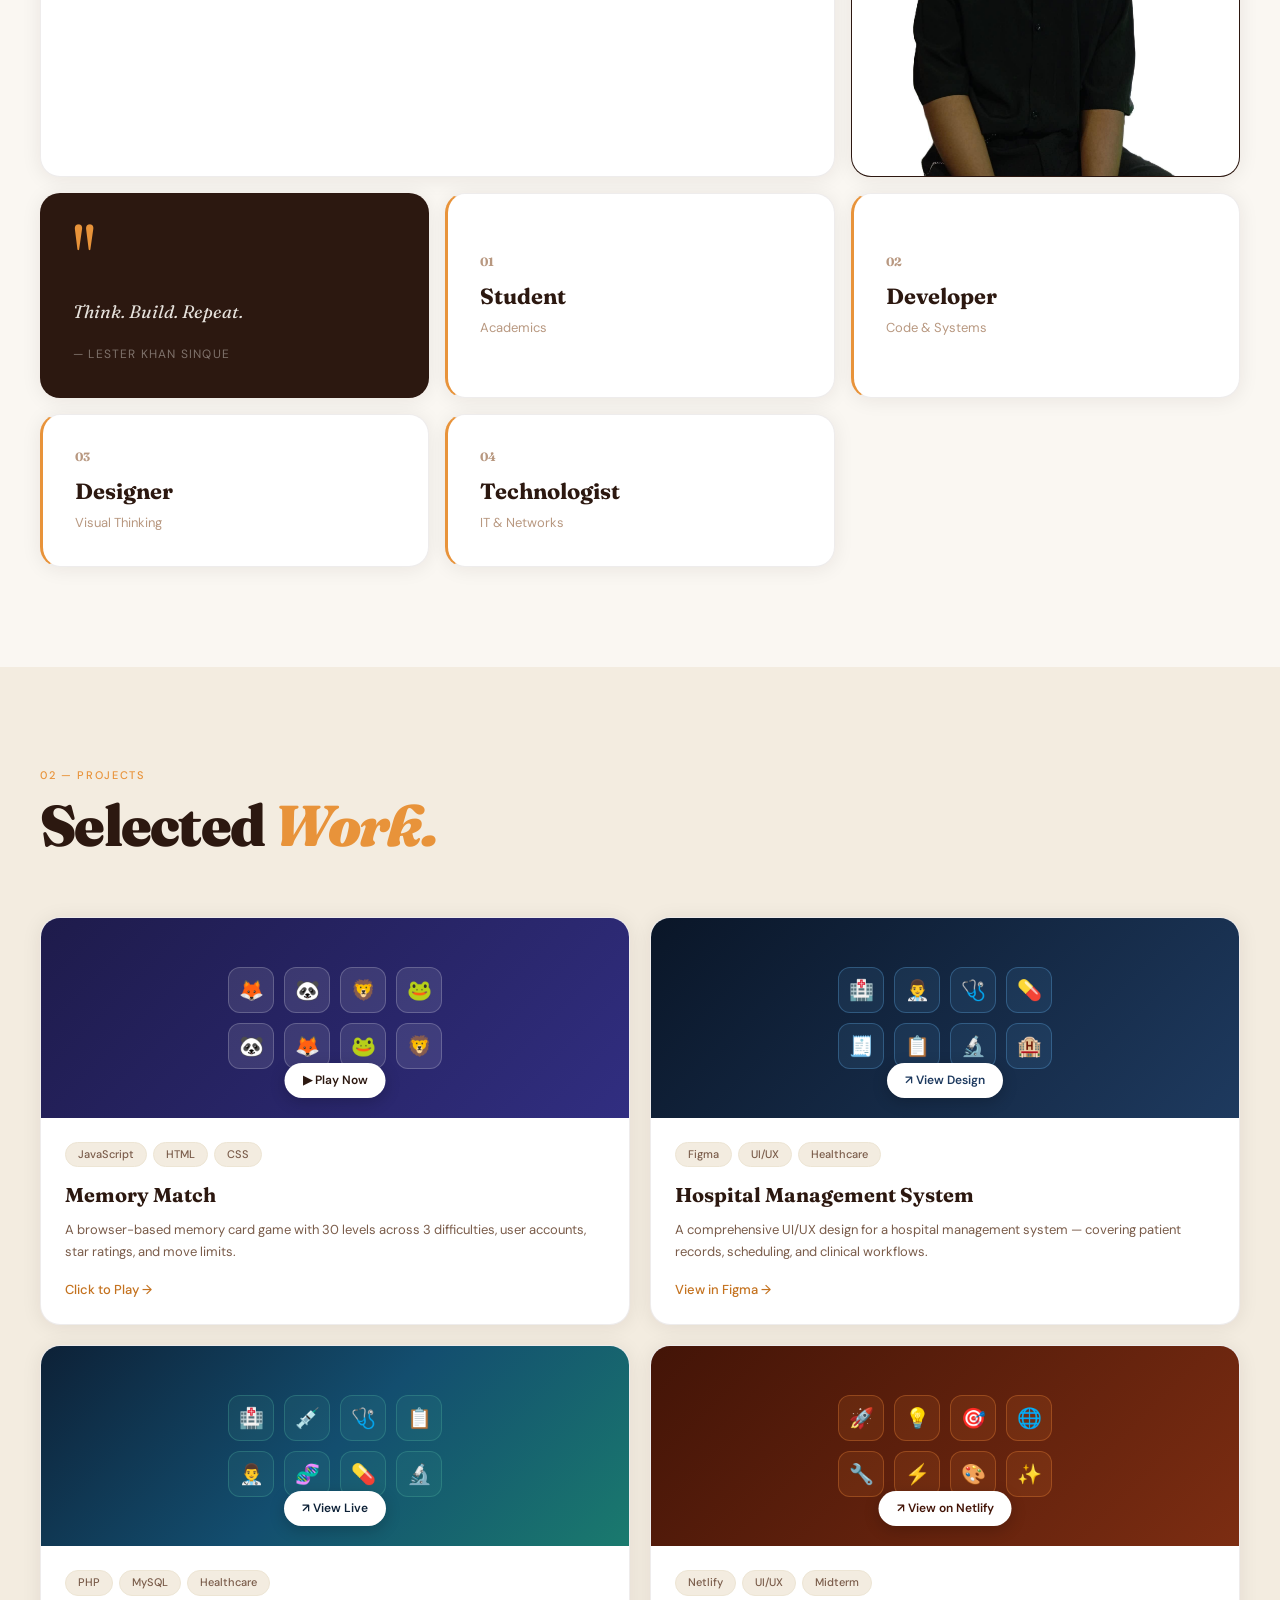
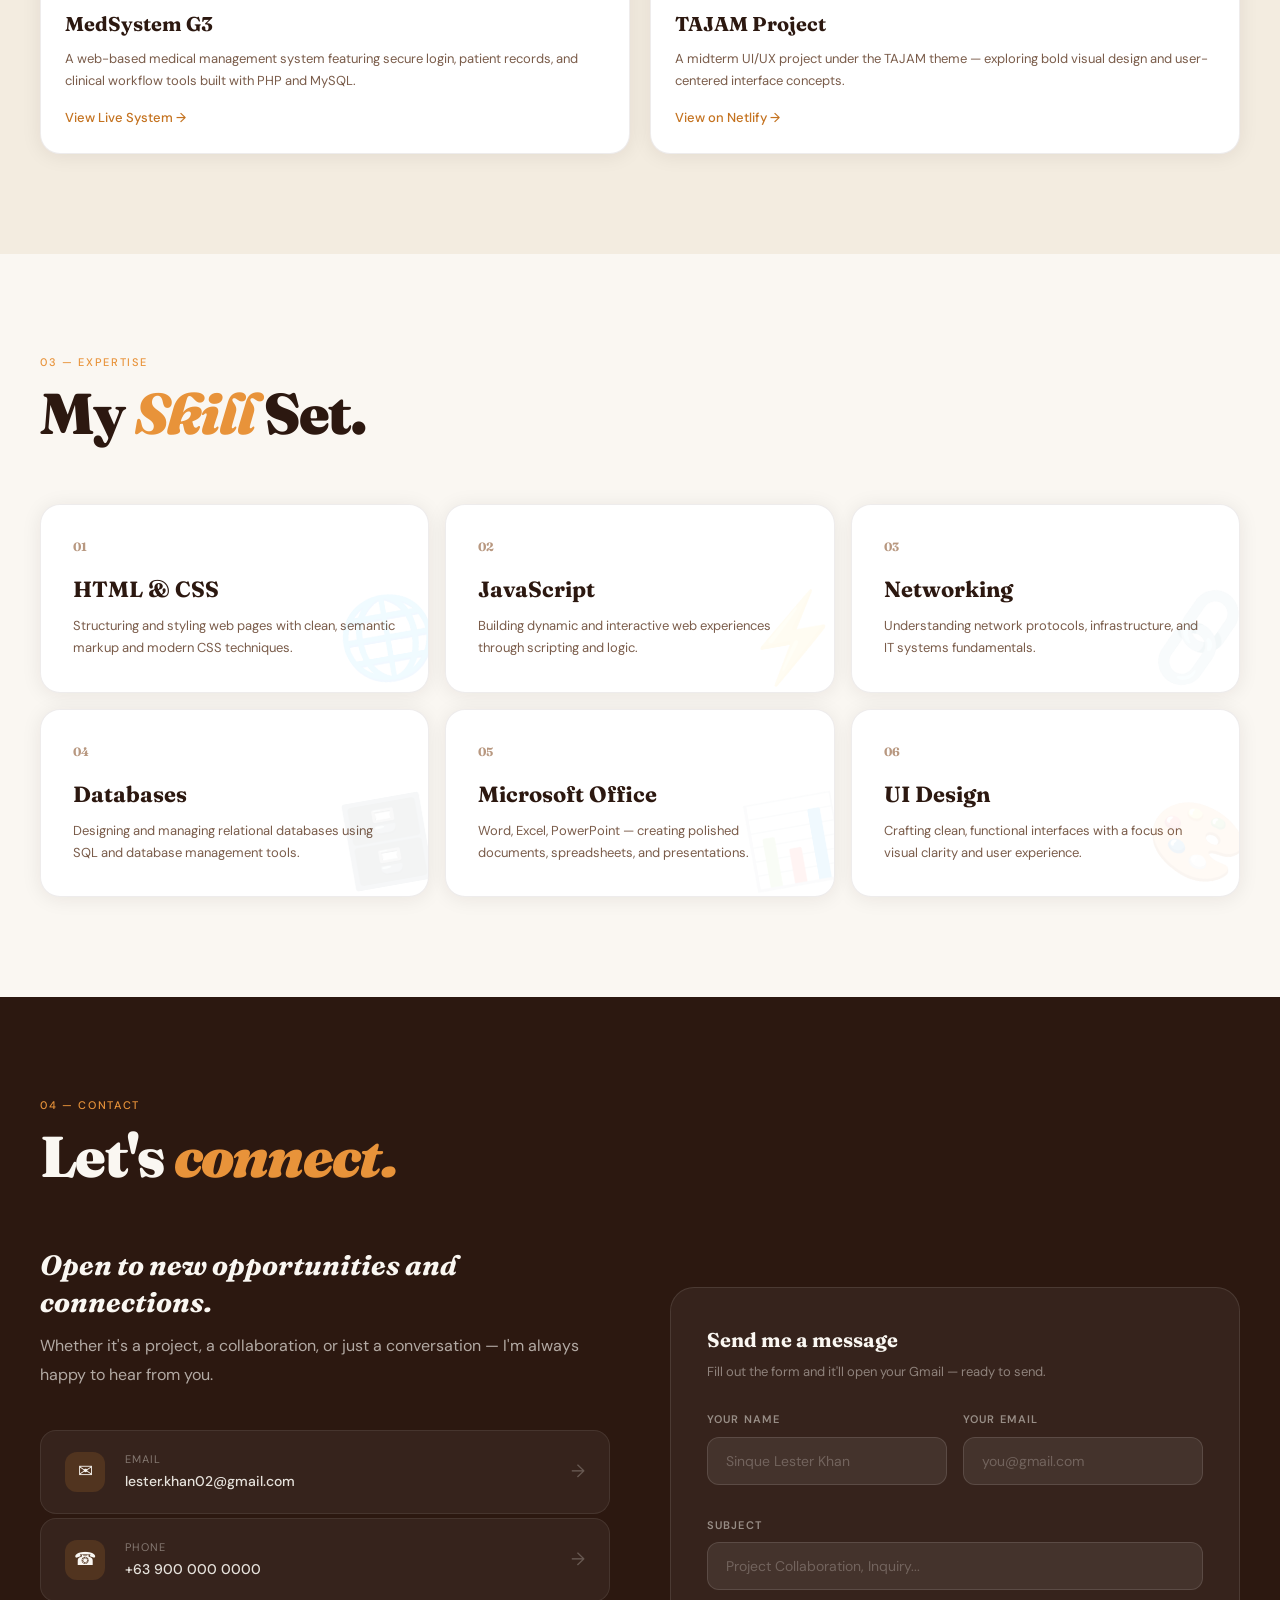
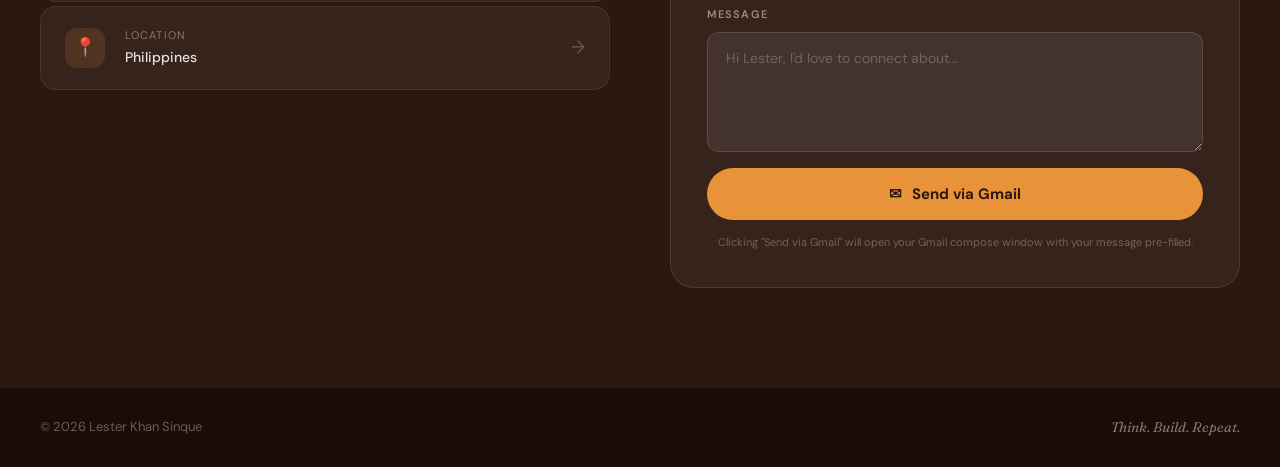
==== commit 3c649c0a: "fix: update contact form placeholder to remove trailing comma" ====
--- a/index.html
+++ b/index.html
@@ -1361,7 +1361,7 @@
           <div class="cf-row">
             <div class="cf-group">
               <label for="cf-name">Your Name</label>
-              <input type="text" id="cf-name" placeholder="Sinque Lester Khan N," />
+              <input type="text" id="cf-name" placeholder="Sinque Lester Khan" />
             </div>
             <div class="cf-group">
               <label for="cf-email">Your Email</label>
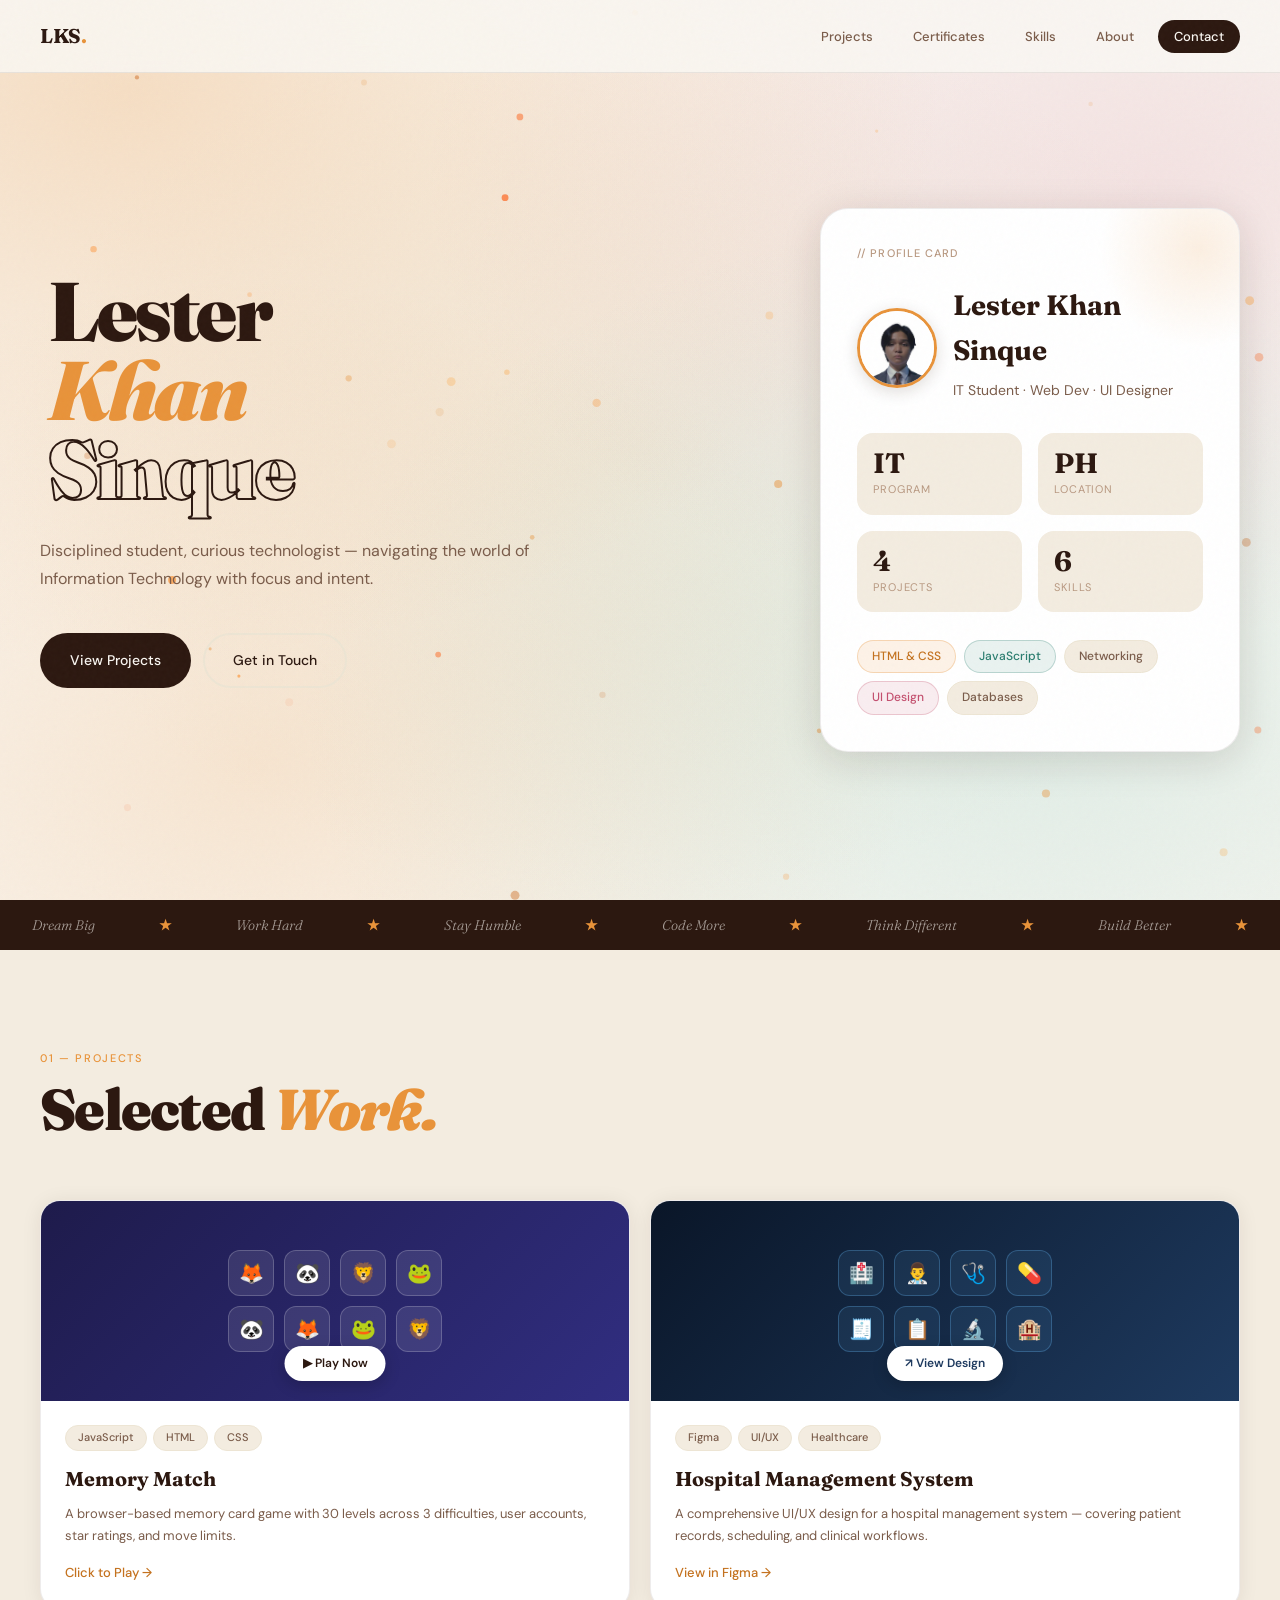
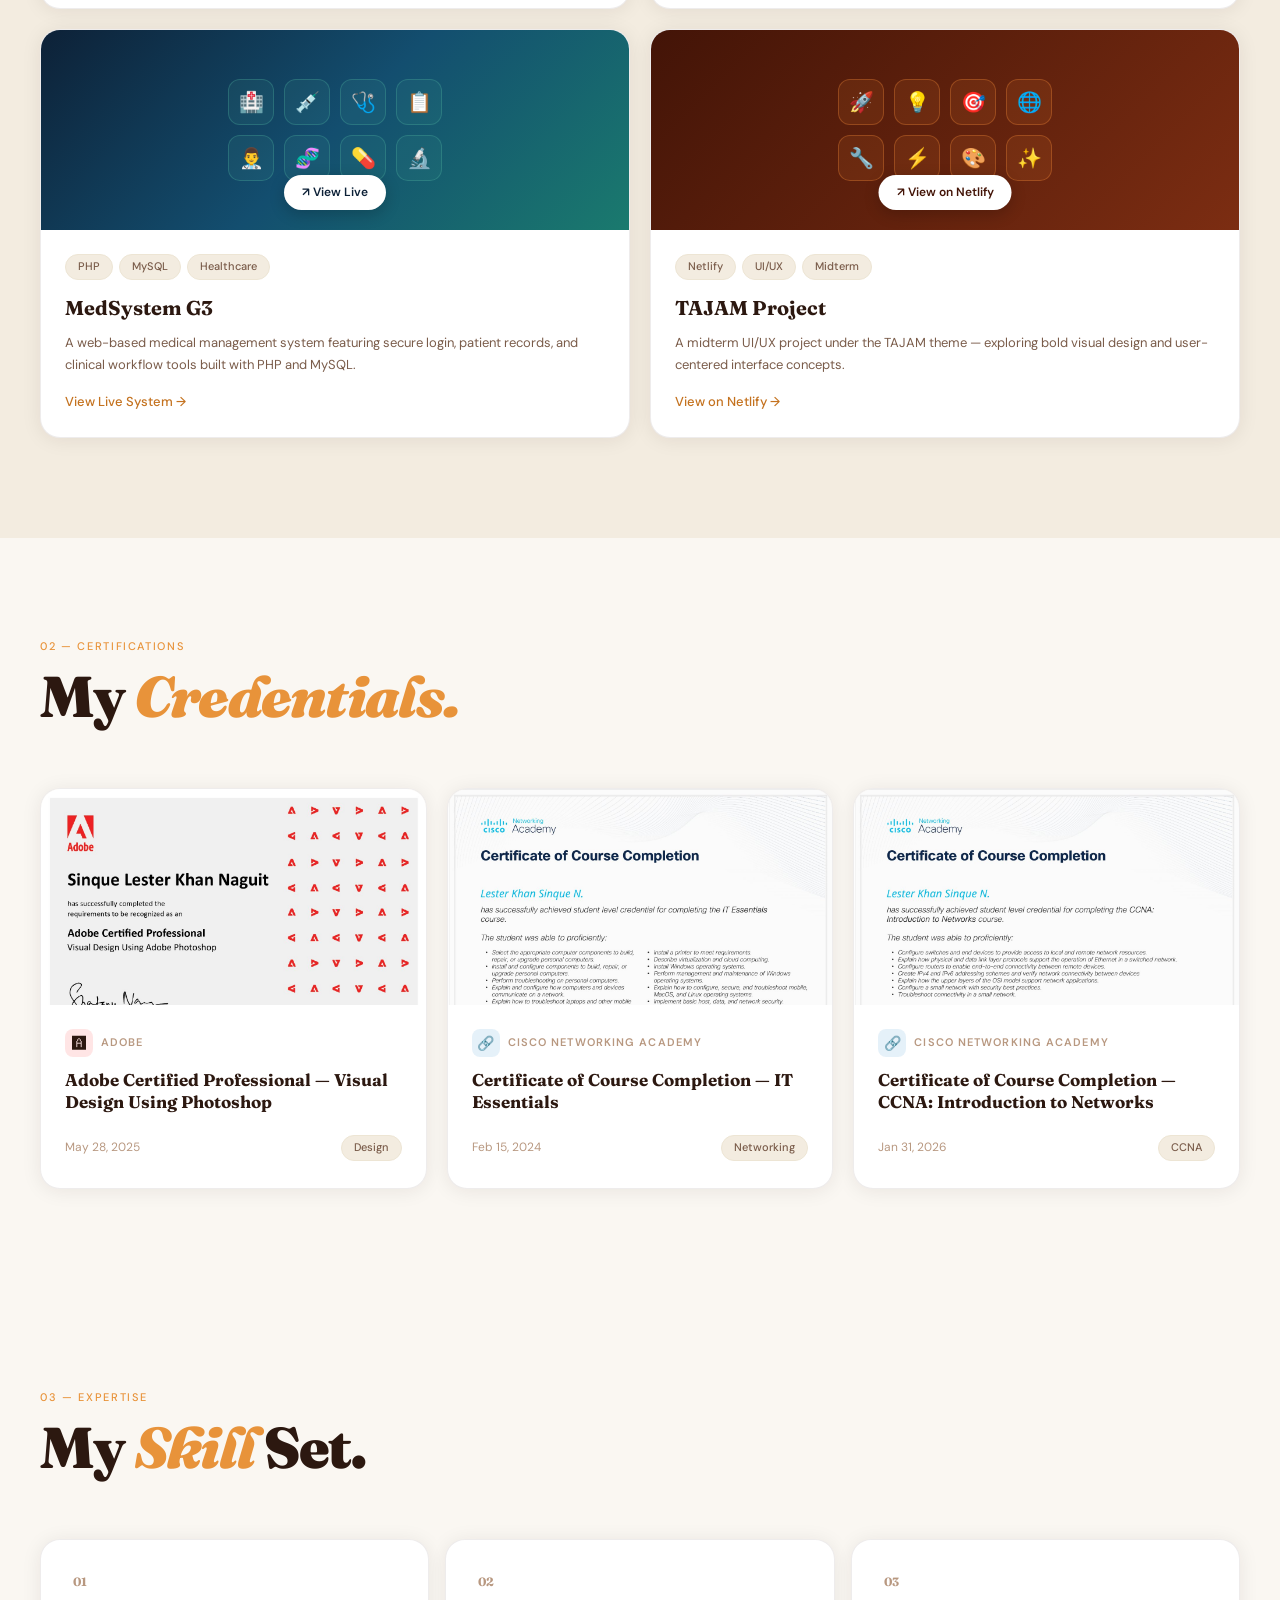
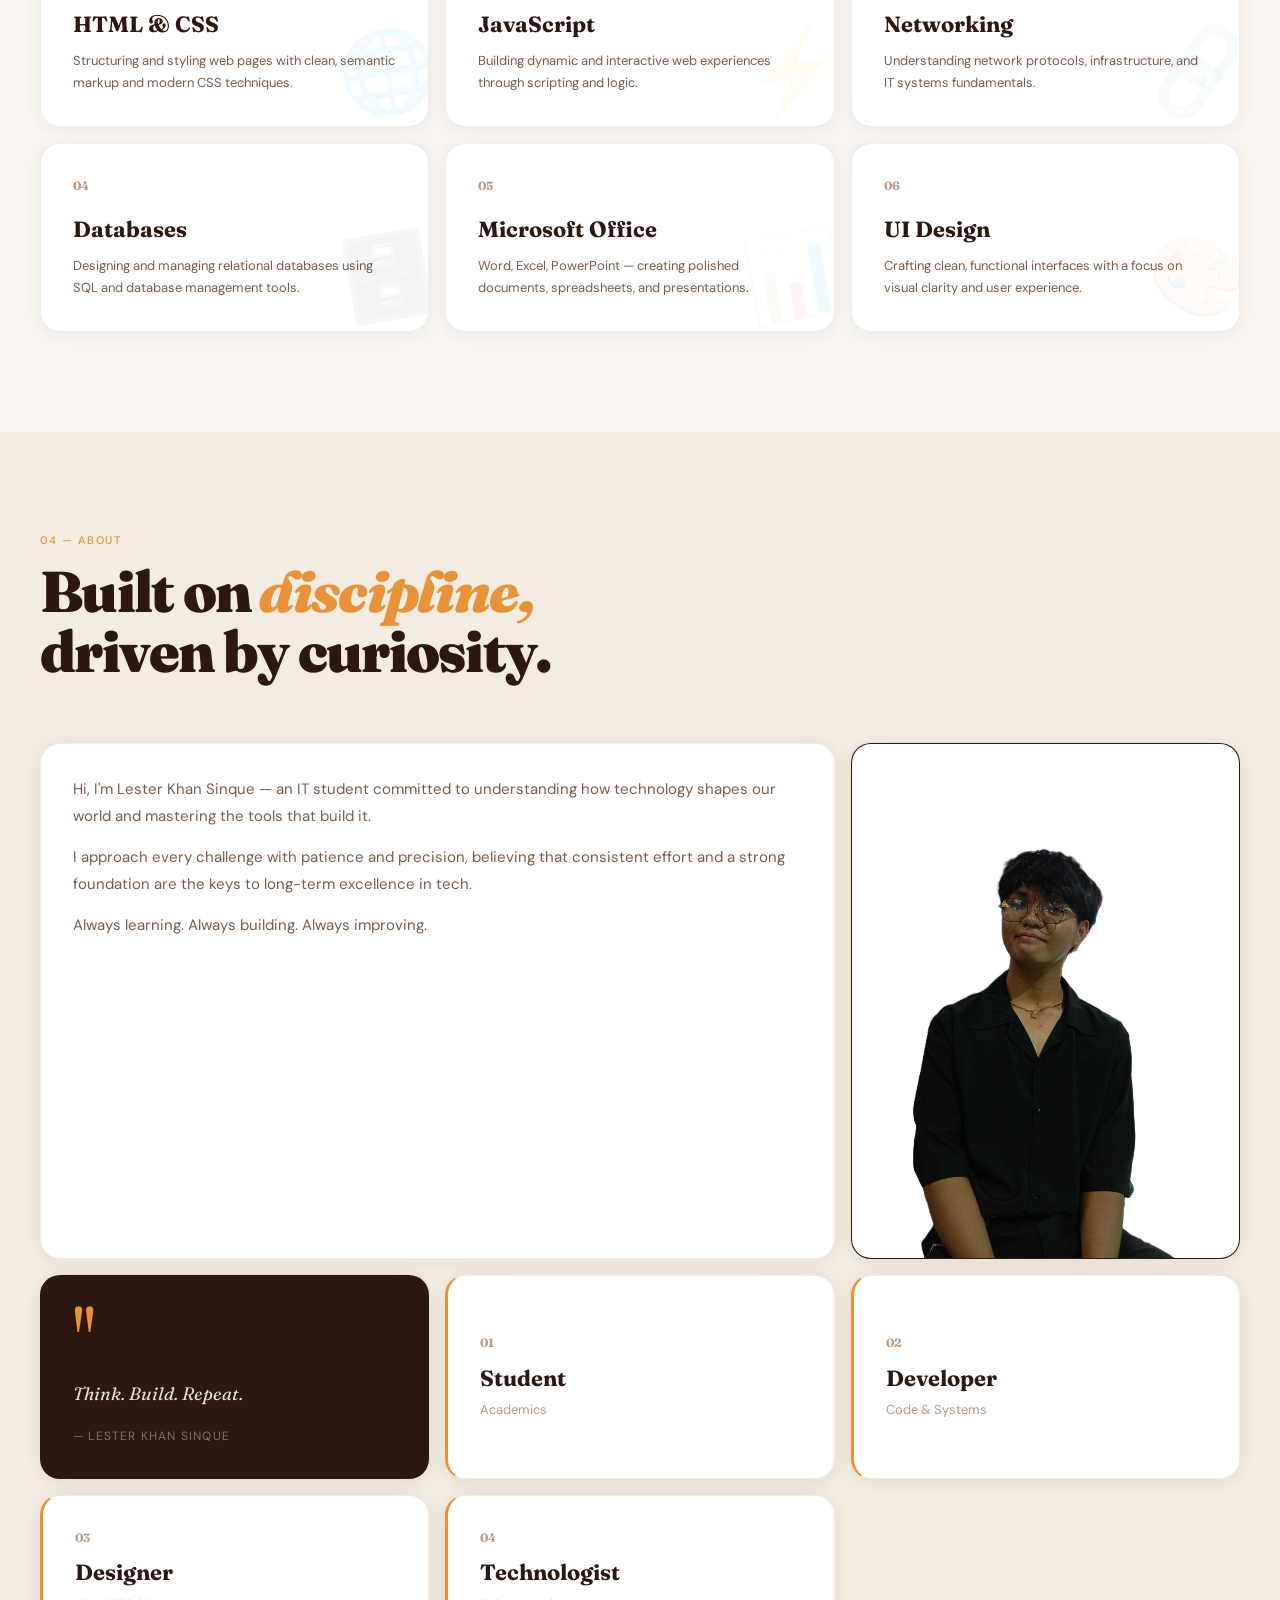
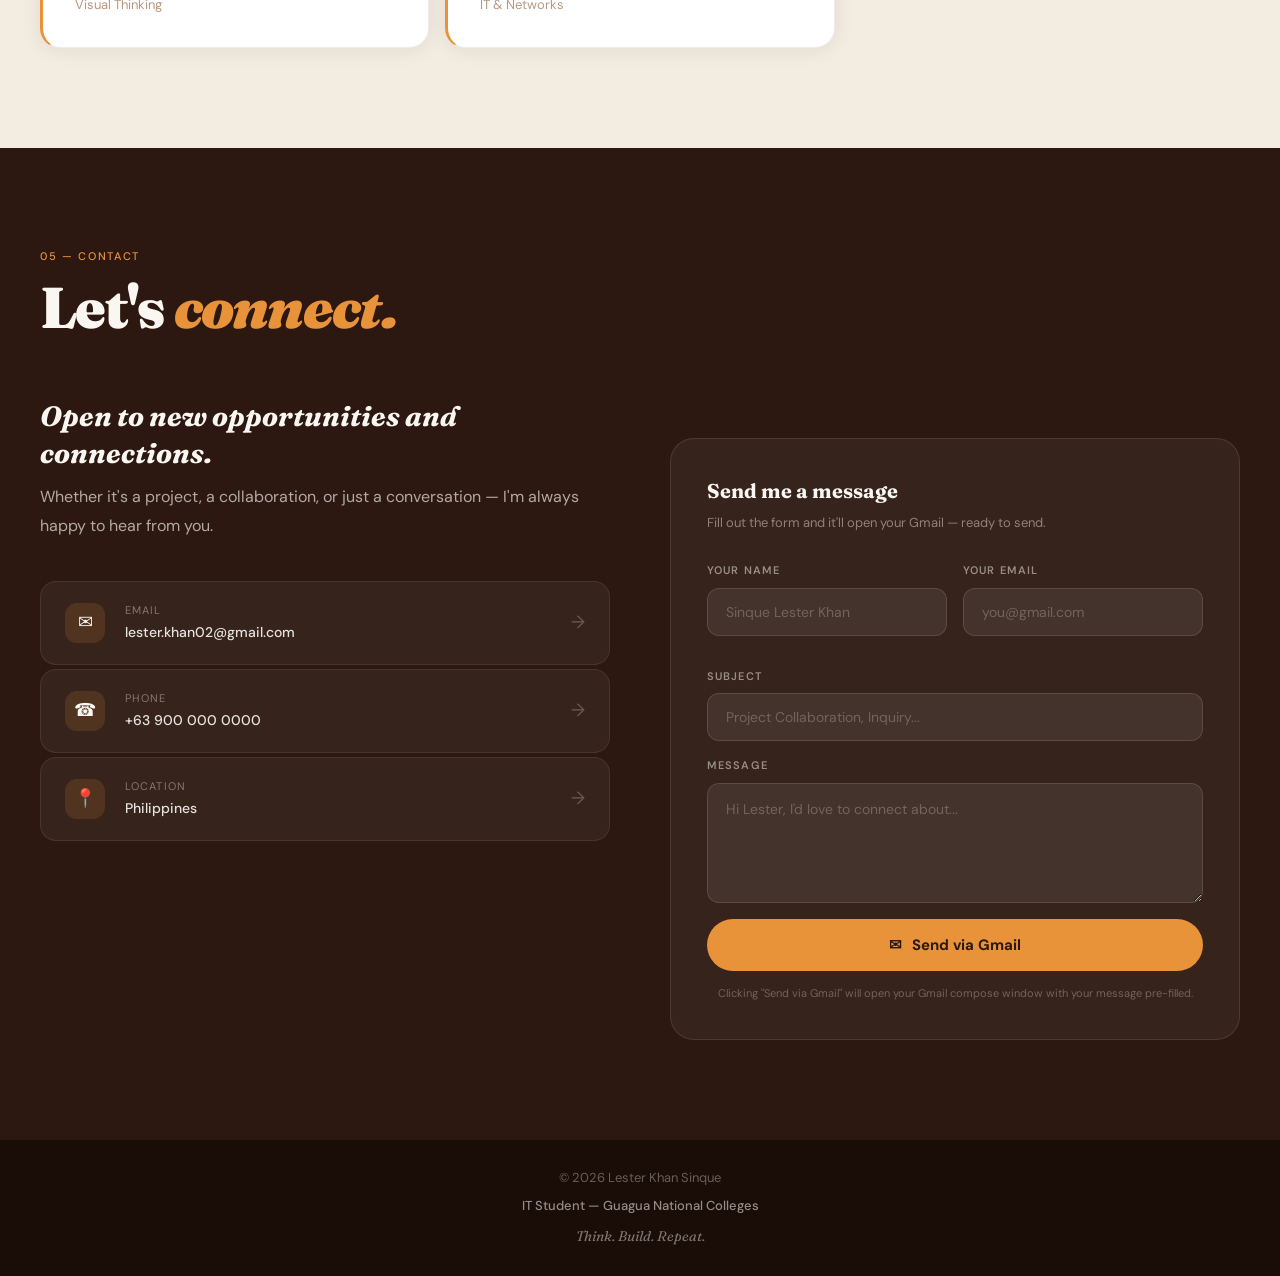
==== commit bfd69993: "Implement feature X to enhance user experience and fix bug Y in module Z" ====
--- a/index.html
+++ b/index.html
@@ -197,13 +197,54 @@
   color: var(--brown);
   margin-bottom: 28px;
 }
+.hero-name .line-first,
+.hero-name .line-italic,
+.hero-name .line-outline {
+  display: inline-block;
+  cursor: pointer;
+  transition: all 0.25s ease;
+  border-radius: 8px;
+  padding: 0 8px;
+}
+.hero-name .line-first {
+  color: var(--brown);
+}
+.hero-name .line-first:hover {
+  background: rgba(232,147,58,0.15);
+  color: var(--amber-dark);
+  transform: translateX(6px);
+}
+.hero-name .line-first:active {
+  background: rgba(232,147,58,0.35);
+  transform: translateX(6px) scale(0.97);
+}
 .hero-name .line-italic {
   font-style: italic;
   color: var(--amber);
 }
+.hero-name .line-italic:hover {
+  background: rgba(232,147,58,0.2);
+  color: var(--amber-dark);
+  transform: translateX(6px);
+  text-shadow: 0 4px 20px rgba(232,147,58,0.5);
+}
+.hero-name .line-italic:active {
+  background: rgba(232,147,58,0.4);
+  transform: translateX(6px) scale(0.97);
+}
 .hero-name .line-outline {
   -webkit-text-stroke: 2px var(--brown);
   color: transparent;
+}
+.hero-name .line-outline:hover {
+  background: rgba(44,24,16,0.08);
+  -webkit-text-stroke: 2px var(--amber-dark);
+  color: rgba(232,147,58,0.15);
+  transform: translateX(6px);
+}
+.hero-name .line-outline:active {
+  background: rgba(44,24,16,0.15);
+  transform: translateX(6px) scale(0.97);
 }
 .hero-desc {
   font-size: 16px;
@@ -825,14 +866,21 @@
   background: #1a0c06;
   padding: 28px 40px;
   display: flex;
-  justify-content: space-between;
-  align-items: center;
+  flex-direction: column;
+  justify-content: center;
+  align-items: center;
+  text-align: center;
   flex-wrap: wrap;
-  gap: 12px;
+  gap: 8px;
 }
 .footer-copy {
   font-size: 13px;
   color: rgba(250,247,242,0.35);
+}
+.footer-school {
+  font-size: 13px;
+  color: rgba(250,247,242,0.55);
+  font-weight: 500;
 }
 .footer-motto {
   font-family: 'Fraunces', serif;
@@ -966,7 +1014,219 @@
 }
 
 
-/* ── PROFILE PHOTO ──────────────────────────────── */
+/* ── CERTIFICATES ───────────────────────────────── */
+.certs-grid {
+  display: grid;
+  grid-template-columns: repeat(3, 1fr);
+  gap: 20px;
+}
+.cert-card {
+  background: var(--card-bg);
+  border: 1px solid var(--card-border);
+  border-radius: var(--r);
+  overflow: hidden;
+  box-shadow: var(--shadow);
+  transition: transform 0.3s, box-shadow 0.3s;
+  display: flex;
+  flex-direction: column;
+}
+.cert-card:hover {
+  transform: translateY(-6px);
+  box-shadow: var(--shadow-lg);
+}
+.cert-preview {
+  position: relative;
+  overflow: hidden;
+  background: var(--warm);
+  aspect-ratio: 16/9;
+  display: flex;
+  align-items: center;
+  justify-content: center;
+}
+.cert-preview-img {
+  width: 100%;
+  height: 100%;
+  object-fit: cover;
+  object-position: center top;
+  display: block;
+  transition: transform 0.4s;
+}
+.cert-card:hover .cert-preview-img { transform: scale(1.04); }
+.cert-overlay {
+  position: absolute;
+  inset: 0;
+  background: rgba(44,24,16,0);
+  transition: background 0.3s;
+  display: flex;
+  align-items: center;
+  justify-content: center;
+}
+.cert-card:hover .cert-overlay { background: rgba(44,24,16,0.35); }
+.cert-view-btn {
+  opacity: 0;
+  background: var(--cream);
+  color: var(--brown);
+  font-size: 12px;
+  font-weight: 700;
+  padding: 8px 20px;
+  border-radius: 100px;
+  border: none;
+  cursor: pointer;
+  transition: opacity 0.3s, transform 0.3s;
+  transform: translateY(8px);
+  text-decoration: none;
+  display: inline-flex;
+  align-items: center;
+  gap: 6px;
+}
+.cert-card:hover .cert-view-btn {
+  opacity: 1;
+  transform: translateY(0);
+}
+.cert-body {
+  padding: 24px;
+  flex: 1;
+  display: flex;
+  flex-direction: column;
+}
+.cert-issuer {
+  display: flex;
+  align-items: center;
+  gap: 8px;
+  margin-bottom: 12px;
+}
+.cert-issuer-badge {
+  width: 28px;
+  height: 28px;
+  border-radius: 8px;
+  display: flex;
+  align-items: center;
+  justify-content: center;
+  font-size: 14px;
+  flex-shrink: 0;
+}
+.cert-issuer-badge.adobe { background: rgba(255,0,0,0.1); }
+.cert-issuer-badge.cisco { background: rgba(0,114,198,0.1); }
+.cert-issuer-name {
+  font-size: 11px;
+  font-weight: 600;
+  text-transform: uppercase;
+  letter-spacing: 0.1em;
+  color: var(--brown-light);
+}
+.cert-title {
+  font-family: 'Fraunces', serif;
+  font-size: 17px;
+  font-weight: 700;
+  color: var(--brown);
+  margin-bottom: 8px;
+  line-height: 1.3;
+  flex: 1;
+}
+.cert-meta {
+  display: flex;
+  align-items: center;
+  justify-content: space-between;
+  margin-top: 14px;
+}
+.cert-date {
+  font-size: 12px;
+  color: var(--brown-light);
+}
+.cert-tag {
+  background: var(--warm);
+  border: 1px solid var(--paper);
+  border-radius: 100px;
+  padding: 3px 12px;
+  font-size: 11px;
+  font-weight: 500;
+  color: var(--brown-mid);
+}
+/* Accent bottom border on hover */
+.cert-card::after {
+  content: '';
+  display: block;
+  height: 3px;
+  background: var(--amber);
+  transform: scaleX(0);
+  transition: transform 0.3s;
+  transform-origin: left;
+}
+.cert-card:hover::after { transform: scaleX(1); }
+
+/* Certificate modal */
+#cert-modal {
+  display: none;
+  position: fixed;
+  inset: 0;
+  background: rgba(44,24,16,0.75);
+  backdrop-filter: blur(16px);
+  z-index: 9000;
+  align-items: center;
+  justify-content: center;
+  padding: 20px;
+}
+#cert-modal.open { display: flex; }
+.cert-modal-inner {
+  background: var(--card-bg);
+  border-radius: 24px;
+  max-width: 900px;
+  width: 100%;
+  max-height: 90vh;
+  overflow: hidden;
+  display: flex;
+  flex-direction: column;
+  box-shadow: 0 24px 80px rgba(44,24,16,0.4);
+}
+.cert-modal-header {
+  display: flex;
+  align-items: center;
+  justify-content: space-between;
+  padding: 20px 24px;
+  border-bottom: 1px solid var(--card-border);
+}
+.cert-modal-title {
+  font-family: 'Fraunces', serif;
+  font-size: 18px;
+  font-weight: 700;
+  color: var(--brown);
+}
+.cert-close-btn {
+  background: var(--warm);
+  border: none;
+  border-radius: 10px;
+  padding: 8px 16px;
+  font-size: 13px;
+  font-weight: 500;
+  color: var(--brown);
+  cursor: pointer;
+  transition: background 0.2s;
+}
+.cert-close-btn:hover { background: var(--paper); }
+.cert-modal-body {
+  flex: 1;
+  overflow: auto;
+  padding: 24px;
+  display: flex;
+  align-items: center;
+  justify-content: center;
+  background: var(--warm);
+}
+.cert-modal-body img {
+  max-width: 100%;
+  max-height: calc(90vh - 100px);
+  border-radius: 12px;
+  box-shadow: var(--shadow-lg);
+}
+
+@media (max-width: 900px) {
+  .certs-grid { grid-template-columns: 1fr 1fr; }
+}
+@media (max-width: 600px) {
+  .certs-grid { grid-template-columns: 1fr; }
+}
+
+
 .hero-card-photo {
   width: 80px;
   height: 80px;
@@ -997,9 +1257,10 @@
 
 <!-- Mobile Menu -->
 <div class="mobile-menu" id="mobile-menu">
+  <a href="#projects" onclick="closeMobileMenu()">Projects</a>
+  <a href="#certificates" onclick="closeMobileMenu()">Certificates</a>
+  <a href="#skills" onclick="closeMobileMenu()">Skills</a>
   <a href="#about" onclick="closeMobileMenu()">About</a>
-  <a href="#projects" onclick="closeMobileMenu()">Projects</a>
-  <a href="#skills" onclick="closeMobileMenu()">Skills</a>
   <a href="#contact" onclick="closeMobileMenu()">Contact</a>
 </div>
 
@@ -1007,9 +1268,10 @@
 <nav>
   <a href="#" class="nav-logo">LKS<span>.</span></a>
   <ul class="nav-links">
+    <li><a href="#projects">Projects</a></li>
+    <li><a href="#certificates">Certificates</a></li>
+    <li><a href="#skills">Skills</a></li>
     <li><a href="#about">About</a></li>
-    <li><a href="#projects">Projects</a></li>
-    <li><a href="#skills">Skills</a></li>
     <li><a href="#contact" class="nav-cta">Contact</a></li>
   </ul>
   <button class="nav-hamburger" id="hamburger" onclick="toggleMobileMenu()">
@@ -1021,12 +1283,9 @@
 <section class="hero" id="hero">
   <div class="hero-inner">
     <div class="hero-left">
-      <div class="hero-eyebrow reveal visible">
-        <span class="hero-dot"></span>
-        IT Student · Philippines
-      </div>
+
       <h1 class="hero-name reveal visible">
-        Lester<br>
+        <span class="line-first">Lester</span><br>
         <span class="line-italic">Khan</span><br>
         <span class="line-outline">Sinque</span>
       </h1>
@@ -1082,80 +1341,45 @@
 <!-- Marquee -->
 <div class="marquee-wrap">
   <div class="marquee-track">
-    <span class="marquee-item">Information Technology</span>
+    <span class="marquee-item">Dream Big</span>
     <span class="marquee-item"><strong>★</strong></span>
-    <span class="marquee-item">Web Development</span>
+    <span class="marquee-item">Work Hard</span>
     <span class="marquee-item"><strong>★</strong></span>
-    <span class="marquee-item">Problem Solving</span>
+    <span class="marquee-item">Stay Humble</span>
     <span class="marquee-item"><strong>★</strong></span>
-    <span class="marquee-item">Networking</span>
+    <span class="marquee-item">Code More</span>
     <span class="marquee-item"><strong>★</strong></span>
-    <span class="marquee-item">Database Systems</span>
+    <span class="marquee-item">Think Different</span>
     <span class="marquee-item"><strong>★</strong></span>
-    <span class="marquee-item">UI Design</span>
+    <span class="marquee-item">Build Better</span>
     <span class="marquee-item"><strong>★</strong></span>
-    <span class="marquee-item">Information Technology</span>
+    <span class="marquee-item">Never Give Up</span>
     <span class="marquee-item"><strong>★</strong></span>
-    <span class="marquee-item">Web Development</span>
+    <span class="marquee-item">Keep Learning</span>
     <span class="marquee-item"><strong>★</strong></span>
-    <span class="marquee-item">Problem Solving</span>
+    <span class="marquee-item">Dream Big</span>
     <span class="marquee-item"><strong>★</strong></span>
-    <span class="marquee-item">Networking</span>
+    <span class="marquee-item">Work Hard</span>
     <span class="marquee-item"><strong>★</strong></span>
-    <span class="marquee-item">Database Systems</span>
+    <span class="marquee-item">Stay Humble</span>
     <span class="marquee-item"><strong>★</strong></span>
-    <span class="marquee-item">UI Design</span>
+    <span class="marquee-item">Code More</span>
+    <span class="marquee-item"><strong>★</strong></span>
+    <span class="marquee-item">Think Different</span>
+    <span class="marquee-item"><strong>★</strong></span>
+    <span class="marquee-item">Build Better</span>
+    <span class="marquee-item"><strong>★</strong></span>
+    <span class="marquee-item">Never Give Up</span>
+    <span class="marquee-item"><strong>★</strong></span>
+    <span class="marquee-item">Keep Learning</span>
     <span class="marquee-item"><strong>★</strong></span>
   </div>
 </div>
 
-<!-- About -->
-<section class="section" id="about">
-  <div class="section-inner">
-    <div class="section-eyebrow reveal">01 — About</div>
-    <h2 class="section-title reveal">Built on <em>discipline,</em><br>driven by curiosity.</h2>
-    <div class="about-bento">
-      <div class="bento-card bento-photo reveal">
-        <img src="[data-uri]" alt="Lester Khan Sinque">
-      </div>
-      <div class="bento-card bento-bio reveal">
-        <p>Hi, I'm Lester Khan Sinque — an IT student committed to understanding how technology shapes our world and mastering the tools that build it.</p>
-        <p>I approach every challenge with patience and precision, believing that consistent effort and a strong foundation are the keys to long-term excellence in tech.</p>
-        <p>Always learning. Always building. Always improving.</p>
-      </div>
-      <div class="bento-card bento-quote reveal reveal-d1">
-        <div class="bento-quote-mark">"</div>
-        <div class="bento-quote-text">Think. Build. Repeat.</div>
-        <div class="bento-quote-sig">— Lester Khan Sinque</div>
-      </div>
-      <div class="bento-card bento-role reveal reveal-d1">
-        <div class="bento-role-num">01</div>
-        <div class="bento-role-title">Student</div>
-        <div class="bento-role-sub">Academics</div>
-      </div>
-      <div class="bento-card bento-role reveal reveal-d2">
-        <div class="bento-role-num">02</div>
-        <div class="bento-role-title">Developer</div>
-        <div class="bento-role-sub">Code & Systems</div>
-      </div>
-      <div class="bento-card bento-role reveal reveal-d3">
-        <div class="bento-role-num">03</div>
-        <div class="bento-role-title">Designer</div>
-        <div class="bento-role-sub">Visual Thinking</div>
-      </div>
-      <div class="bento-card bento-role reveal reveal-d4">
-        <div class="bento-role-num">04</div>
-        <div class="bento-role-title">Technologist</div>
-        <div class="bento-role-sub">IT & Networks</div>
-      </div>
-    </div>
-  </div>
-</section>
-
 <!-- Projects -->
 <section class="section projects-section" id="projects">
   <div class="section-inner">
-    <div class="section-eyebrow reveal">02 — Projects</div>
+    <div class="section-eyebrow reveal">01 — Projects</div>
     <h2 class="section-title reveal">Selected <em>Work.</em></h2>
     <div class="proj-grid">
 
@@ -1276,6 +1500,93 @@
   </div>
 </div>
 
+<!-- Certificates -->
+<section class="section" id="certificates">
+  <div class="section-inner">
+    <div class="section-eyebrow reveal">02 — Certifications</div>
+    <h2 class="section-title reveal">My <em>Credentials.</em></h2>
+    <div class="certs-grid">
+
+      <!-- Adobe Photoshop -->
+      <div class="cert-card reveal" onclick="openCert('Adobe Certified Professional — Visual Design Using Adobe Photoshop', 'cert-adobe')">
+        <div class="cert-preview">
+          <img class="cert-preview-img" id="cert-adobe-thumb" src="" alt="Adobe Certified Professional Certificate" />
+          <div class="cert-overlay">
+            <span class="cert-view-btn">🔍 View Certificate</span>
+          </div>
+        </div>
+        <div class="cert-body">
+          <div class="cert-issuer">
+            <div class="cert-issuer-badge adobe">🅰</div>
+            <span class="cert-issuer-name">Adobe</span>
+          </div>
+          <div class="cert-title">Adobe Certified Professional — Visual Design Using Photoshop</div>
+          <div class="cert-meta">
+            <span class="cert-date">May 28, 2025</span>
+            <span class="cert-tag">Design</span>
+          </div>
+        </div>
+      </div>
+
+      <!-- Cisco IT Essentials -->
+      <div class="cert-card reveal reveal-d1" onclick="openCert('Cisco Networking Academy — IT Essentials', 'cert-cisco-it')">
+        <div class="cert-preview">
+          <img class="cert-preview-img" id="cert-cisco-it-thumb" src="" alt="Cisco IT Essentials Certificate" />
+          <div class="cert-overlay">
+            <span class="cert-view-btn">🔍 View Certificate</span>
+          </div>
+        </div>
+        <div class="cert-body">
+          <div class="cert-issuer">
+            <div class="cert-issuer-badge cisco">🔗</div>
+            <span class="cert-issuer-name">Cisco Networking Academy</span>
+          </div>
+          <div class="cert-title">Certificate of Course Completion — IT Essentials</div>
+          <div class="cert-meta">
+            <span class="cert-date">Feb 15, 2024</span>
+            <span class="cert-tag">Networking</span>
+          </div>
+        </div>
+      </div>
+
+      <!-- Cisco CCNA ITN -->
+      <div class="cert-card reveal reveal-d2" onclick="openCert('Cisco Networking Academy — CCNA: Introduction to Networks', 'cert-cisco-ccna')">
+        <div class="cert-preview">
+          <img class="cert-preview-img" id="cert-cisco-ccna-thumb" src="" alt="Cisco CCNA Certificate" />
+          <div class="cert-overlay">
+            <span class="cert-view-btn">🔍 View Certificate</span>
+          </div>
+        </div>
+        <div class="cert-body">
+          <div class="cert-issuer">
+            <div class="cert-issuer-badge cisco">🔗</div>
+            <span class="cert-issuer-name">Cisco Networking Academy</span>
+          </div>
+          <div class="cert-title">Certificate of Course Completion — CCNA: Introduction to Networks</div>
+          <div class="cert-meta">
+            <span class="cert-date">Jan 31, 2026</span>
+            <span class="cert-tag">CCNA</span>
+          </div>
+        </div>
+      </div>
+
+    </div>
+  </div>
+</section>
+
+<!-- Certificate Modal -->
+<div id="cert-modal" onclick="closeCertModal(event)">
+  <div class="cert-modal-inner">
+    <div class="cert-modal-header">
+      <div class="cert-modal-title" id="cert-modal-title">Certificate</div>
+      <button class="cert-close-btn" onclick="closeCert()">✕ Close</button>
+    </div>
+    <div class="cert-modal-body">
+      <img id="cert-modal-img" src="" alt="Certificate" />
+    </div>
+  </div>
+</div>
+
 <!-- Skills -->
 <section class="section" id="skills">
   <div class="section-inner">
@@ -1316,10 +1627,53 @@
   </div>
 </section>
 
+<!-- About -->
+<section class="section" id="about" style="background: var(--warm);">
+  <div class="section-inner">
+    <div class="section-eyebrow reveal">04 — About</div>
+    <h2 class="section-title reveal">Built on <em>discipline,</em><br>driven by curiosity.</h2>
+    <div class="about-bento">
+      <div class="bento-card bento-photo reveal">
+        <img src="[data-uri]" alt="Lester Khan Sinque">
+      </div>
+      <div class="bento-card bento-bio reveal">
+        <p>Hi, I'm Lester Khan Sinque — an IT student committed to understanding how technology shapes our world and mastering the tools that build it.</p>
+        <p>I approach every challenge with patience and precision, believing that consistent effort and a strong foundation are the keys to long-term excellence in tech.</p>
+        <p>Always learning. Always building. Always improving.</p>
+      </div>
+      <div class="bento-card bento-quote reveal reveal-d1">
+        <div class="bento-quote-mark">"</div>
+        <div class="bento-quote-text">Think. Build. Repeat.</div>
+        <div class="bento-quote-sig">— Lester Khan Sinque</div>
+      </div>
+      <div class="bento-card bento-role reveal reveal-d1">
+        <div class="bento-role-num">01</div>
+        <div class="bento-role-title">Student</div>
+        <div class="bento-role-sub">Academics</div>
+      </div>
+      <div class="bento-card bento-role reveal reveal-d2">
+        <div class="bento-role-num">02</div>
+        <div class="bento-role-title">Developer</div>
+        <div class="bento-role-sub">Code & Systems</div>
+      </div>
+      <div class="bento-card bento-role reveal reveal-d3">
+        <div class="bento-role-num">03</div>
+        <div class="bento-role-title">Designer</div>
+        <div class="bento-role-sub">Visual Thinking</div>
+      </div>
+      <div class="bento-card bento-role reveal reveal-d4">
+        <div class="bento-role-num">04</div>
+        <div class="bento-role-title">Technologist</div>
+        <div class="bento-role-sub">IT & Networks</div>
+      </div>
+    </div>
+  </div>
+</section>
+
 <!-- Contact -->
 <section class="section contact-section" id="contact">
   <div class="section-inner">
-    <div class="section-eyebrow reveal">04 — Contact</div>
+    <div class="section-eyebrow reveal">05 — Contact</div>
     <h2 class="section-title reveal">Let's <em>connect.</em></h2>
     <div class="contact-layout">
       <div class="reveal reveal-d1">
@@ -1389,6 +1743,7 @@
 <!-- Footer -->
 <footer>
   <span class="footer-copy">© 2026 Lester Khan Sinque</span>
+  <span class="footer-school">IT Student — Guagua National Colleges</span>
   <span class="footer-motto">Think. Build. Repeat.</span>
 </footer>
 
@@ -1682,7 +2037,44 @@
 function closeGameModal(e) {
   if (e.target === document.getElementById('game-modal')) closeGame();
 }
-document.addEventListener('keydown', e => { if (e.key === 'Escape') closeGame(); });
+document.addEventListener('keydown', e => { if (e.key === 'Escape') { closeGame(); closeCert(); } });
+</script>
+
+<script>
+// ── CERTIFICATE IMAGES ───────────────────────────
+(function() {
+  const certImages = {
+    'cert-adobe': '/9j/4AAQSkZJRgABAQAAAQABAAD/2wBDAAUDBAQEAwUEBAQFBQUGBwwIBwcHBw8LCwkMEQ8SEhEPERETFhwXExQaFRERGCEYGh0dHx8fExciJCIeJBweHx7/2wBDAQUFBQcGBw4ICA4eFBEUHh4eHh4eHh4eHh4eHh4eHh4eHh4eHh4eHh4eHh4eHh4eHh4eHh4eHh4eHh4eHh4eHh7/wAARCAP8BSgDASIAAhEBAxEB/8QAHwAAAQUBAQEBAQEAAAAAAAAAAAECAwQFBgcICQoL/[base64]/8QAHwEAAwEBAQEBAQEBAQAAAAAAAAECAwQFBgcICQoL/[base64]/[base64]/wDPQUfaIf8AnoKAJKKj+0Q/89BR9oh/56CgCSio/tEP/PQUfaIf+egoAkoqP7RD/wA9BR9oh/56CgCSio/tEP8Az0FH2iH/AJ6CgCSio/tEP/PQUfaIf+egoAkoqP7RD/z0FH2iH/noKAJKKj+0Q/8APQUfaIf+egoAkoqP7RD/AM9BR9oh/wCegoAkoqP7RD/z0FH2iH/noKAJKKj+0Q/89BR9oh/56CgCSio/tEP/AD0FH2iH/noKAJKKj+0Q/wDPQUfaIf8AnoKAJKKj+0Q/89BR9oh/56CgCSio/tEP/PQUfaIf+egoAkoqP7RD/wA9BR9oh/56CgCSio/tEP8Az0FH2iH/AJ6CgCSio/tEP/PQUfaIf+egoAkoqP7RD/z0FH2iH/noKAJKKj+0Q/8APQUfaIf+egoAkoqP7RD/AM9BR9oh/wCegoAkoqP7RD/z0FH2iH/noKAJKKj+0Q/89BR9oh/56CgCSio/tEP/AD0FH2iH/noKAJKKj+0Q/wDPQUfaIf8AnoKAJKKj+0Q/89BR9oh/56CgCSio/tEP/PQUfaIf+egoAkoqP7RD/wA9BR9oh/56CgCSio/tEP8Az0FH2iH/AJ6CgCSio/tEP/PQUfaIf+egoAkoqP7RD/z0FH2iH/noKAJKKj+0Q/8APQUfaIf+egoAkoqP7RD/AM9BR9oh/wCegoAkoqP7RD/z0FH2iH/noKAJKKj+0Q/89BR9oh/56CgCSio/tEP/AD0FH2iH/noKAJKKj+0Q/wDPQUfaIf8AnoKAJKKj+0Q/89BR9oh/56CgCSio/tEP/PQUfaIf+egoAkoqP7RD/wA9BR9oh/56CgCSio/tEP8Az0FH2iH/AJ6CgCSio/tEP/PQUfaIf+egoAkoqP7RD/z0FH2iH/noKAJKKj+0Q/8APQUfaIf+egoAkoqP7RD/AM9BR9oh/wCegoAkoqP7RD/z0FH2iH/noKAJKKj+0Q/89BR9oh/56CgCSio/tEP/AD0FH2iH/noKAJKKj+0Q/wDPQUfaIf8AnoKAJKKj+0Q/89BR9oh/56CgCSio/tEP/PQUfaIf+egoAkoqP7RD/wA9BR9oh/56CgCSio/tEP8Az0FH2iH/AJ6CgCSio/tEP/PQUfaIf+egoAkoqP7RD/z0FH2iH/noKAJKKj+0Q/8APQUfaIf+egoAkoqP7RD/AM9BR9oh/wCegoAkoqP7RD/z0FH2iH/noKAJKKj+0Q/89BR9oh/56CgCSio/tEP/AD0FH2iH/noKAJKKj+0Q/wDPQUfaIf8AnoKAJKKj+0Q/89BR9oh/56CgCSio/tEP/PQUfaIf+egoAkoqP7RD/wA9BR9oh/56CgCSio/tEP8Az0FH2iH/AJ6CgCSio/tEP/PQUfaIf+egoAkoqP7RD/z0FH2iH/noKAJKKj+0Q/8APQUfaIf+egoAkoqP7RD/AM9BR9oh/wCegoAkoqP7RD/z0FH2iH/noKAJKKj+0Q/89BR9oh/56CgCSio/tEP/AD0FH2iH/noKAJKKj+0Q/wDPQUfaIf8AnoKAJKKj+0Q/89BR9oh/56CgCSio/tEP/PQUfaIf+egoAkoqP7RD/wA9BR9oh/56CgCSio/tEP8Az0FH2iH/AJ6CgCSio/tEP/PQUfaIf+egoAkoqP7RD/z0FOR1cZVgcUAOooooAKKKKACiiigAqK7/AOPd/pUtRXf/[base64]/cf61Rq9pv3H+tAFqiiigAooooAKKKKACorv/j2f6VLUV3/[base64]/Hjwq86xnTdXRWYAu0ceAM9fv1jVxFOlZTdrnoYHKsZj1J4am5KO9j1iikVgyhlIIIyCO9LWx54UUUUAFFFFABRRWZ4q1iLw/[base64]/AIWT4F/6GWx/M/4VDxFFaOa+9G8crxskpRoyaf8Adf8AkdZRVfTb6z1Kwhv7C4jubaZd0csZyrCrFappq6OKUXFuMlZoKKKKYgooooAKKhv7hbOxnu3UssMTSEDqQozj9K4nwZ8V/CniSUW32h9Muz0ivCqBz/stnB+nB9qynWpwkoydmzsoYDE4ilKrSg5Rju1rY7yij6UVqcYUUUUAFFFFABRRRQAUUVz/AI78WaZ4O0VdU1RZpEeUQxxwqC7MQT3IGMA1M5xhFyk9DahQqYioqVJXk9kdBRXn3gv4teHfFOvRaNa2t/a3EysYjcKgViBnbkMecA/lXoNTSqwqq8Hc1xuAxOBqezxEHGVr2fYKKKK0OQKKKKACiiigAork/iH4607wSLCTUrS6uI7x3UGDaSm3GeCRnr61q+GPE2h+JbT7To2ow3QABdFOHjz/AHlPIrNVoObhfXsdksvxMcPHEuD9m9n00dvlr3NeiiitDjCiiigAq9pv3H+tUavab9x/rQBaooooAKKKKACiiigAqK7/AOPZ/pUtRXf/[base64]/zyF+hNfNRRxGJSp2MSobHBIxkfqPzrtfjV4nXxR45nltiWs7MfZbf/bCk5b8ST+GK9SvvhlHB8Em0l0j/ALWgVtRaQLz5wGSn/fA2fUA185XUsZVnKG0V/X3n7NlVahw3l2Hp11adWWvlfq/8KsmjW/Z68RS634GFlcktcaW/2csTktGRlD+Ayv8AwGvSa+VvgV4obw743gglZvsepFbWZR0DE4R/wJx9Ca+qa9TLq3tKKT3Wh8HxjlbwGZTcVaM/eXz3X3/g0FFFFd58qFFFFABXJ/GH/kmWvf8AXqf5iusrG8caPJr/AIS1LR4ZkgkuodiyOCVXkHJx9KyrxcqUkt2mdmXVI0sXSqTdkpRb9E0fIOm6JrGoWF1qGn6fcXNvaFfPeJd3l5zgkDnHB56cV0Hg/wCJPivw1KBb6i95akgvbXRMikexPK/gfzr0Hwzr/hL4SWl5Ypq8niPULtlaUWSKIotoIALFiO56ZPsK86+I/jT/AITC+jmTRLDTIo848pAZX/33wCfpgV804qjFSjP3uy/zP26liKmbVp0quGUsO9pS0vp/K1ffZqx7b4I+MuheIdTt9Lu7K40y7uXEcO5xJGzHgLuGCCTwOK9Or5Q+D/hTXdZ8W6VqdnYv9gsr6Kee5f5UARwxAJ+8eMYGevOK+r69vL61WtBuofmPF+WYHLsXGng301V72f5/eFFFFd58mFFFFAEN9bRXllPaTqGinjaNwe6sMH+dfHWp2V/4M8atbSn/AEvS7tXVl4D7SGVh7EYP419l14N+1HoTrc6Z4jijGxkNpOwH8QyyE/UFh+Ary80o81NVFuj7rgTMVRxksJP4aqt81f8ANXX3F34i/D+x8ZRnx9pWqQWVnPp4up0aHcWKqSW4PB2gAj1BrxDQdOl1fW7LS4M+ZdzpCpAzjcwGfwzmt+28a3tv8NbjwcjS7ZrvzPM3cLDgExj6sM/ifWu8/Zg8PRXOp3/iS4VW+yD7Pbgjo7DLN9QuB/wI15nLDFVoqCs3v+p9tTq4rIctrzxM+aMNKa022jf7+uyR7zp9nb6fYQWNpEsVvbxrHGi9FUDAqeiivpkklZH4hKTk227thRRRTEFFFFAFDxJ/yLupf9ekv/oBr420XRdV1pp00mwnvHt4vNlSFdzBMgZx1PJHSvtDVLdrzTLq0VgrTwvGGPQFlIz+teG+Gf8AhGPg/fXV1qPiD+2tVni8hrOwjB8obgTuJbg5A64Psa8jMaPPUi5O0erPv+Dcylg8NiIUY81VuPLGzd977bLzbR5v4X8ceKvC9x/xL9UnCL8rW05MkfHba3T8MGvY/C3x10a+mhttc06bTXfapnjcSRA9CT0Kj88V5n8UPiGnjELDBoFlYRK+7zioe4f/AIHgYHsPzrnvCHhTXfFV8LXR7F5gGAkmPEcQ9Wbp+HX0FedTxFWjPlpSuvT9D7XGZNgcxw31jMaKoy6tSV16taP53PsyiiivqD8LCiiigAooooAK+cP2k/E6an4lg0C2OYdLB81geGlcDI/4CMD6k17/AOI9WtdC0K81e9JEFpEZGA6tjoo9ycD8a+RfD+mX3jTxrFZI+LnUblpJZDzsBJZ2PrgZNeTmlV8qpR3f9fmff8CYGn7apmFbSNJaPpdrV/JfmZcEl7pWoQXMfm211CUniYghhkBkYfUEEexr7Q8P6lFrGhWOqwY8u7t0mAB6bgCR+HT8K8V/aa8N21paaPrdnCsaxgWMu0dVC5j/ACAYfl6Ve/Zf8Qy3FhqHhudiwtsXNvk9EY4ZfoGwf+BGscFfDYh0ZdT0uJXHPMmp5nSVnBu68m7P8bP0Z7VRRRXuH5cFFFFABRRRQB4l+1Z/x4eH/wDrrP8AySvGptK17R7Kz1lra7tLa6Xdb3SEhW+jKeD7Hmvo/wCNfg5fFdjp0k2s2mk2ti0jTTXHTDBQMcgdu5Fcm3xY8LeFvD9t4b0SyuteSzi8nzpsRRSEd+QSRntj8a8DGUIvESlUlyrS34dNz9X4czatTyujh8HS9rNOXMtkk238T91PbTXQ5TwT8ZvEmiAW+rD+2rQDCiV9sqf8Dwc/8Cz9a9s+HfxA0bxslwunxXNvc2yq0sM6jODnkEEgjj2r5V8Raq+s6rNqD2dlZmQ8Q2kIijUewHf3PNe3fs1+Gdc0q41HVdT0+WztrqBEg84bWk5JyF6gYxyeueKMBiazqqne8TTizI8tp4GWLcFTq6WSe7urq2z+S8z2qiiivfPyQKvab9x/rVGr2m/cf60AWqKKKACiiigAooooAKiu/wDj2f6VLUV3/wAez/SgDMooooAKKKKACiiigAoorxr4w/EzxH4T8X/2Vpcdg1v9mSXM0RZsknPIYelY168aEeaR6WVZVXzSv7ChbmtfXTY9lor5n/4Xn40/546T/wCA7f8AxdH/AAvPxp/zx0n/AMB2/wDi64/7VoeZ9H/qDm3937/+AfTFFfM//C8/Gn/PHSf/AAHb/wCLr2n4Tav4h8QeFU1rXxaobpibaOCMpiMEjJyTySD+GPWtqGOp158sEzzc14XxuV0Pb4hxSvbR6t/cdfRRRXYfOBRXmHxu8ZeJ/Bkun3Wk/YZLK6DIwmhZmSReeoYDBB/Q15t/wvPxp/zx0n/wHb/4uuGrmFKlNwkndH1GX8I5hmGHjiKHK4y8+2nY+mKK+Z/+F5+NP+eOk/8AgO3/AMXR/wALz8af88dJ/wDAdv8A4us/7VoeZ2/6g5t/d+//AIB9MUV5n8DPHOteNP7Y/thLRfsfkeV5EZX7/[base64]/+BJ/+Jrpvhl8M/G/hXxfaam8mnfZMmO7RbhjviYYPG3kjqPcCvdKK8+OWUYyUk3ofWYnjbMsTRlRqKLjJNPTv8z568S/BLxCviK5uPD89gLFpTLbh5WR4gTkL93t6j2r3zS/tn9m239oiIXnlL9oERynmY+bBwOM5qzRXRQwsKEm4dTyczz3FZnTpwxNnybO2vz+4KKKK6TxgooooAK5f4rpcSfDnXI7VJXma1IVYwSx5GQAOeldRRUVIc8HHub4Wt7CtCra/K07ejufMXhL4MeKtZhFxqHlaNCTwLlSZWHrsHT/gRBr2HwV8KvCvhtBJJarqt51M92gYKf8AZXov6n3rvKK5aOX0aWtrvzPfzPi3MswTjKfLF9I6fju/vERVRAiKFUcAAYApaKK7T5kKKKKACiiigArH8a6LF4h8K6jpEqKxuIGWMt/DJjKN+DYNbFFTKKlFxfU0o1ZUakakHZp3Xqj43Pgnxj53lf8ACK61u3bc/YZNuf8AexjHvnFfU/w78NxeFPCVno6bGlRd9xIoxvlblj/QewFdDRXHhcDDDyck7s+lz7irE5xSjSnFRinfTq+n3ahRRRXcfLBRRRQAUUUUAUte8z+w7/yd/mfZpNm3rnacYx3r5k8H/CXxb4iT7TLAulWpAKy3gKs+f7qYz+JwPevqiiuTEYOGIkpSex9Bk/EWJyijUhh0rztq9bWvsvn1PNvBPwd8M6DtuNRX+2rzA5uIx5Sn/Zj5/Un8K9GghhgiWKCJIo1GFRFCgfQCn0VtSoU6StBWPMx2Y4rHz9piZuT8/wBFsvkFFFFanEFFFFABRRRQBwfxr8M6/wCLPD9rpeiSW6KLjzbgSylNwAO0cA5GTn8BXkP/AAo7xr/e0v8A8CT/APE19NUVxVsBSrT55N3Ppcs4rx2WYdYego8qu9Vrr8zx/wCH/wANNds/C2v+G/EctobHUI1Nt5UpfyZhn5wCBj+E/hWP8PPhf448LeMbLVkm00wRybLgLcN+8iPDDG3njke4Fe8UUv7Ppe7vp/w43xZj37ZPltV+JW02tda7tbhRRRXcfMhRRRQAUUUUAeQftJ6VqusQeH7TSrG6vJDNMSkMZbHypgnHTvyfeub8NfAbVbgRza/qsFihGWht18yQexJwoP03V9B0Vw1MBTqVXUnrfofT4XizHYLAwweGtFRvra7d2310W5z3hbwV4Z8Nwqml6VAkgABnkXfKx9Sx5/AYFdDRRXZCEYK0VY+er4iriJupVk5N9W7hRRRVGIVe037j/WqNXtN+4/1oAtUUUUAFFFFABRRRQAVFd/8AHs/0qWorv/j2f6UAZlFFFABRRRQAUUUUAFfMn7Sv/JSP+3GL+bV9N18yftK/8lI/7cYv5tXmZr/AXr/mfbcA/wDI1/7df6HmVFFFfOn7YX/DulXWua7Z6RZgGe7lEak9Fz1J9gMn8K+0dNtIrDTraxgAEVvEsSADHCgAfyrwj9lzQzLqmp+IJY1KW8YtoWI/jbliPcAAf8Cr3+voMqo8tN1H1Pxrj7M/rGNjhY7U1+L1/BW/EKKKK9U+COU+K/hf/hLfBl1p0QX7XHie1YjpIvb8Rlfxr5DIIJBGCOor7nr5L+M/hqTw146vIwM2t6zXVuQOArscr+ByPpivEzajtVXoz9P8PMzs6mBm/wC9H9f0f3nF0UUV4p+pnun7KH/My/8Abr/7Wr3SvC/2UP8AmZf+3X/2tXulfUZd/u0fn+bPwXjT/kd1/wDt3/[base64]/wBao1e037j/AFoAtUUUUAFFFFABRRRQAVFd/wDHs/0qWorv/j2f6UAZlFFFABRRRQAUUUUAFfMn7Sv/ACUj/txi/m1fTdfMn7Sv/JSP+3GL+bV5ma/wF6/5n23AP/I1/wC3X+h5lSgEkAAknoBSV6L+z/4bj17xyl1cqGtdMT7SykZDvnCD8/m/4DXg06bqTUF1P2DMMbDA4aeIqbRV/wDJfN6H0N4B0KLw54Q03SY0VXihBmIGN0h5cn8SfwxW7RRX18IKEVFbI/m6vWnXqyqzd3Jtv1YhIAJJAA5JJpa8q/aV1+XTPCNtpNtI0cupTEOytg+UmCw/ElfwzXafDnXovEngzTtVjYl3iCTgnkSr8rfqM/QisY4iLrOl1R6FXKa1PL6ePfwyk192z+bv93mdDXlv7SWgSap4Mi1W3RWl0uXzHGOTE2A2Podp+gNepUy4hiuIJIJ41kikQo6MMhlIwQR6Yq69JVabg+pjlePll+Lp4mO8Xf1XVfNHw1RWn4q0mXQvEmoaRMpDWtw8YJ/iUH5T9CMH8azK+Qaadmf0fSqRqwU4O6auvme6fsof8zL/ANuv/tavdK8L/ZQ/5mX/ALdf/a1e6V9Pl3+7R+f5s/CeNP8Akd1/+3f/[base64]/1qjV7TfuP9aALVFFFABRRRQAUUUUAFRXf/Hs/wBKlqK7/wCPZ/pQBmUUUUAFFFFABRRRQAV8yftK/wDJSP8Atxi/m1fTdfMn7Sv/ACUj/txi/m1eZmv8Bev+Z9twD/yNf+3X+h5lX1L8BPC48PeCYrucKbzVAtzIQOVjK/u1/I5+rGvnn4f+HJvFXiuy0aI7ElbdNJ/cjXlj9ccD3Ir7HhjSGJIolCIihVUdAB0FcmU0bydR9Nj6LxCzTkpQwUHrL3pei2+93fyHUUVxnxk8UHwt4JubmEsLy7P2W2KnBV2U/N+ABP1xXt1aipwc30PzDB4WpjK8KFNe9J2R88/F7xJJ4m8c31zub7Lbuba2XdkBEOMj/eOW/H2rtv2Xtc8jW9R0CaUhLuITwKTxvThgB6lTn/gFeNHk5NXNE1K60fV7TVLJylxayrKhz3B6H2PQ/WvlaeIlCsqr7n77jslp18qeXw0XKkvVbP71qfblFVtJvYtS0u01GAERXUCTJn+6yhh/OrNfWJ3V0fz3KLhJxlujwn9qPQY0fTPEkKBXkJtLggfeIBZCffAYfgPSvDa+z/Gug2/ibwxfaLcbV+0RkRuRny5ByrfgcfhmvjS5hkt7mW3lXbJE5Rx6EHBr53M6Ps6vMtmfs/AeZrFYD6vJ+9T0+T1X6r5I9w/ZQ/5mX/t1/wDa1e6V4X+yh/zMv/br/wC1q90r1su/3aPz/Nn59xp/yO6//bv/[base64]/cf61Rq9pv3H+tAFqiiigAooooAKKKKACorv/j2f6VLUV3/AMez/SgDMooooAKKKKACiiigAr5k/aV/5KR/24xfzavpuvmr9oe1nvfirBZ20ZknntYI41H8TMzAD868zNf4K9f8z7XgKSjmjb25ZfodV+y94elt7HUPEs6gLdYtrbI5KqcufoTgf8BNe11Q8O6bFo+g2OlQhAlpbpFlRgEgAE/icn8av114Wj7GkoHz+d5i8yx1TEvZvT0Wi/AK+bP2j/FCav4pj0O2ObfStyyN2eZsbv8AvnAH13V9J1ztx4F8H3FxJcT+G9Nkllcu7tCCWYnJJ981GMoVK8OSDt3OvhvM8LleL+s14OTS0tbRvrr5fmfHNFfYX/Cv/BX/AEK+l/8AfgV8r+OdGk8P+LtT0iRdot52EfvGeUP/AHyRXg4nBTw6Tk9z9byLijDZzUnTpxcXFX1tqvl2/U9u/Zl8SSX2hXfh25LNJp5EkDFs/unP3fwbP/fQ9K9gr4/+F3idvCXjG01RtxtTmG6Rf4o26/XBw34V9fqQyhlIIIyCO9exllb2lLle6PzbjjK/qeYutFWjU1Xr9r8dfmLXzF+0J4W/sLxidUt1As9W3TKAPuSjHmD8SQ34n0r6drgfjt4Zk8R+BpWtgDd6cxuoxjl1Cnev4jn6gVeYUfa0XbdanHwlmf8AZ+ZQcnaE/dfz2+52OJ/ZQ/5mX/t1/wDa1e6V4X+yf/zMv/br/wC1q90p5d/u0fn+bK40/wCR3W/7d/[base64]/b2cAB+aVwN2OwHUn2HNeA+MvjhrepRm28P2q6RCykPKxEkxz6HGF/In3FcFpGk+KPGepbLSK+1WcEB5pHZwmT1Z24A+pryquaRvy0ldn3eB4ErOHtswqKlFb7N/N7L8T3W2+NmjX/AIn0/RtK0m7uI7y7jtvtEriMLvYLuC4JI56HFeq14F4T+GWneF/FejXHirxRYxX5uY3tLG3yWlkDArljg43YHTnpmvfa6cFOtNS9rv8AL+vvPG4kw+W0KlOOX3cbat31d+je/wAtAooortPmgooooAKKKKAOX+JHjOx8E6NHf3cD3Mk0vlQwI4UscEk5PQDHX3Fcj4P+NWm694itNHn0eawN2/lxzGcOoc/dBGB1PH1Irzv9o3xBFq/[base64]/hzT109WBBuJyJJP+AgfKD9c1zYjFU6C99nsZTkWMzaTWGjot23ZL+vK571qd/ZaZZveahdw2tvGMtJK4VR+JrzK/+N+gDV7fT9I0+61ASzLEZ2byUGWAyAQSfxArwi2h8T+MdUWGP+0tYuyeru0m3Pck8KPrgV6Ho3wpg0DUNNvvGPifTtOY3CNFaRHfJKQwwuTjvjJAIHrXmvH16z/dKy7/APD6H2keFcqyxNY+rz1GtIq/5K8n66I+iqKKK9s/MwooooAKKKKAOf8AHPi/SfB2nwX2rrctFPL5SeRGGO7BPOSPSqfgv4g+HvFi3v8AZbXStZoJJUmi2sV55GCc9Kt/ETw3F4r8JXmjvsWV1328jDOyVeVP9D7E18y/C3xK/g7xvb3twGFuSbe8TP8AATgn/gJAP4V5mJxVShWin8LPtMkyLCZrlladO/t4dL6PqtLdbNep7Z/wvLwV/wA89V/8B1/+Kp8Pxu8GSzJEseq7nYKP9GB6/Rs1518afh9o3hSw/ti21G4lmv7wiG32KERTljyOwGB+Iqp+zr4ei1nxub+5QPBpcfn7SMgyHhPy5b6qK5frWLVVUna57n9gZBPLZ5hDncYp9ba9tu+lz6cooor3T8vCiiigAooooAKK5b4keNrHwTplve3lrPdNcSGOOOIgcgZySeg/PrXgfjb4u+J/EJMNnKdHs88R2shEjD/ak6n8MD2rjxOOp0HZ6vsfSZNwtjs1SqU0ow/mf6Ld/wBan0P4u8YeHvCtuJdZ1BIXYfJCo3yv9FHP4nA96574d/E2z8a+IbrS7LSp7aKC3M4mllBZsMq42gcfe9e1eA+EPAvinxlcGaytX8ljl7y6YrHn/eOSx+ma9m+DXg7SPCniO+iHiW11PWTa7Jra3HECb13Z5OTuA64x6VyUcXXrVItK0f677/I9zMshyjLMHVhKo6ldLpfTXqle3/bzPV6KKK9c/PwooooAKKKKACuC+J3xLsPBF7aWL2El/c3EZlZElCeWmcAng9SD+Vd47Kil3YKqjJJOABXxr4w1W68VeNL2/XfM95clbdM5OzO2NR+GBXn5hipUIJQ3Z9dwhkdLNcTOWIX7uC16Xb21XzfyPo/4YfEmz8cXl5Zx6bLYz20Yk2tKHDqTgnOB0OPzrvK+PPAmvXPgvxrb6g6uBbytDdxA8smcOv1HUe4FfYMbrJGsiMGRgGUjuDRl+JdeDU90Li/I6eV4qLoK1Oa01vqt1r8n8x1FFFegfJBV7TfuP9ao1e037j/WgC1RRRQAUUUUAFFFFABUV3/x7P8ASpaiu/8Aj2f6UAZlFFFABRRRQAUUUUAFeexaFHqHx0utYnjDppulw+XkcCVy4B/BQ35ivQqascau7qihnxuYDk46ZrKrSVTlv0dzswmMlhVU5N5Rcfvav+F18x1FFFanGFFFFABXh37UuiR/Z9K8QxRgSBzaTsB94EFkz9MP+de41V1XTbDVrJ7LUrOG7tnILRSoGUkHI4Nc+Koe3pOB6uSZm8sx0MTa6W67p6M+Ia+r/gl4nTxJ4HtQ5xd6eq2twCeTtUbX/EfqDWn/AMK/8Ff9Cvpf/fgVpaH4e0TQ2lOj6Xa2JmAEnkxhd2M4z+ZriweBq4epzNqx9PxLxTgs5wqpRpyU4u6bt8+vVfjY1KCARgiiivVPgzy74NaBL4a8a+NtLcARiW2lgK9DE/nMv5A4+oNeo0wRRiZphGoldQrOByQCSBn0G4/[base64]/wDusODXc+AfjLqugWq2GqWEOpWi4CNHthkQfgMN+Iz719JXEENzC0NxDHNEwwySKGU/UGvOPG3wb8N66xudLxot3g/6iMGFj7pxj/gJFeNLL61B89CX9fkz9Hp8X5dmtNYfNqOn8yvb1/mXybPEdG1FNY+MtjqsayLHeeII50WQ/MqtcAgH6AgV9c185ad8J/Ffhzx1oF15MWo2UeowSSXFs3ESrICSwbBHAJzyPfNfRtdGWwnBT51Z3PM42xeFxM8O8LNSio20fn1/4IUUUV6Z8MFFFFABWR4y1mLw/wCF9R1iZgBbQMyD+8/RR+LED8a164f4u+DdV8aabZ6fY6rDZW8UjSTpIrHzDgBenp835isq7mqbcFdndltOhUxVOOJlywvq/L5d9j5n8J2sOreLLG31K+gt4JrgNc3F1MEUKDucszHGSAep5JHrXrf7RdhY63o1j4r0O+sr63smNnctayrIFDEFOVJAwTjH+2Kpf8KB1j/oYLD/AL9PXbfD74aXnh/w7r+h6nqdteWuqxBFVIj+7baylue/K/8AfIrxKGErckqcob9fTY/T82z/AC54mljsPiLunpyWeqk7S1tvb8jl/wBlzXowNT8NzSEOxF3ACeCMBXA9/un8690rxHwn8GNe0DxLYaxB4itAbWdZGCxMC6Z+ZfxGR+Ne3V6WAjUhS5KitY+J4tq4LEY94jB1OZTV3vo9uq67/eFFFFdx8wFFFFAFLXrN9Q0O/wBPjZUe5tpIVZugLKQCfbmvkXxh4M8ReFJxHrGnvHG33J0O+J/ow6fQ4PtX2PTZI0ljaORFdGGGVhkEfSuLF4KOJs72aPpeHuJa2SykowUoy3Wz07P/AIDPl74dfFfV/ClsNPns7fUdPBGEIEcifRgOf+BA/UVl+KPEMPin4pR65bQzQw3FzbBI5SCy7VRSOOOoJ/GvdvG3wk8LeIgZraAaReYwJLRAqMf9pOh/DB968tvfg74q0LWrC6tVh1W1W5jLvbna6DeOSrdvpmvLrYfE04qD1in/AF5n3mWZzkOIqzxVNKlWlFpp6Xvr/h6eTZ9J0UUV9CfjwUUUUAFFFFABXyx8efC7eHfG0t1EB9j1Qtcw4H3WJ+dfwJz9GFfU9cF8bfBt54w8MQxaYIjf2c3mxK7BfMUghkBPQng88cVw5hQ9tS0WqPqOEc2WW5jFzlaEtJdvJ/J/hc+evG/jC98UWujW9ypRNMsltwNxPmOOGkPuQF/[base64]/61PBNH+OF2dDn03XdLWaRrdoo7m0IQglSASh49OhH0qv8Asuc+N9Rz/wBA1v8A0bHXV+L/AIFaXeym58OX7ac7EloJgZIv+An7y/rUXwQ8DeI/CPjnUG1ezUWz2DJHcxOGjkPmIcDuDgHggGuSFLEqvD2uqXX+v1PoK+PyOWVYr6g1CU1dxejun0T0/wDAT2eiiivdPywKKKKACiiigDzb9ofxFLongc2VsxW41R/I3A4KxgZcj6jC/wDAq8l+AMWhx+Mm1XXdSsLKOxi3wC6nSMPK3AI3HnAyfY4r1L4sfDbWvG2uw3ket2tvZ28IjhgeNjtJOWbjuePyFcd/woHWP+hgsP8Av09eJiKVeeI9ooXS2P07JMblNDJXhKmI5J1L8zSd1fpt20+8w/2gPDcWleKY9csHifT9aU3EZjIK78Dfgjgg7gwP+0a9e+A/ihfEXgmG2lJ+2aWFtps/xKB8jfiBj6qazr/4X6hqXwzsvC1/rMEl5YXBktbnyiVWPkeWec45P5D0qX4Q/DfU/BGs3l3c6tb3Vvc2/lmKJGB3BgQ3PoNw/GroUatPEc6jaL3/AK9TjzPMsBjcl+rVKqlVpO0XZ+8k7J7dY9+qPTKKKK9g/PQq9pv3H+tUavab9x/rQBaooooAKKKKACiiigAqK7/49n+lS1Fd/wDHs/0oAzKKKKACiiigAooooAKKKjuZo7e3kuJm2xxIXdvQAZJobtqNJt2RJRXxmfE+vjUGvodX1BQs/mKpuXIBzkDGfavsaxuEu7KC7j+5NGsi/[base64]/1XS9PkWO/1KztHcZVZ51QkeoBNW0ZXRXRgysMgg5BFfPv7VH/Iw6N/16P/AOh17B4O8R6BqGnWVhY61p9zdx20YaGK4VnBCDPAPOK5aWK5q0qb0se3jMkdDLqGNg3LnvdW0Vnbc6Oiism68TeHLW/[base64]/rVGr2m/cf60AWqKKKACiiigAooooAKiu/8Aj2f6VLUV3/x7P9KAMyiiigAooooAKKKKACuH+Oer/wBkfDbUmVist2BaR4OPv/e/8dDV3FeLftU3gTR9E0/dzLcSTEZ/uKB/7PXLjZ8lCT/rU9zhrCrFZrQpvbmv92v6Hmt1oBh+C9prxXLz6wy5x0j8sqP/AB5D+de6fDXxVbn4O22t3W4jS7Nop1HUmEYAHuQF/OvFpfh78Rf+EY854pm0lLf7SIftylAmN+RHu698YzmrvwvmuL74Z+OdCiLMwtUu4kU8/Lnf+YVfrXi4epOhU0ja8X96Vz9GzrCUMywbftYz5aqbcXtGUlGz9E/wKng3w7q3xW8U6jc3+rvAsf76WRwZSgdjhEBIwOvfAxTvg1aix+N9hZBy4t57qIMRjdthlGf0rp/2VbyCPVNdsXdRPPFDJGD1IQuGx/32KwPhb/ycDF/1+3v/AKLlopwj+6n1ctfvR04zFVubMMJtTp0vdVu8Hf8Ay+Q3xpd6r8R/i2dBiuWit1untbZGyUiVM7329yQrN+Q7VS8U6Pq3wo8cWb2Gpmc+WtxFKqmMSJuIKOuT6YP1FX/h5dR6V8fWF7iPdqF1bknjDtvVfzbA/GtH9qK8gm8XadaRuGlt7PMoH8O5iQPrgZ/EVMoqVKVZv3uYqjVqUsww+WQivYOldq2j31v933+Y79pydbnVtAuUGFlsC4HsWzXP+P8A4cz+EfDemeIItW+1x3bIpAhMbROyFxg7jnofTpWv+0PE1u/hWB/vx6UqNn1GBXT/ALQGoQw/C/w/pu9fPuGhkC99iRHJ/NlrSrCM3VlLdWOPLcXXw2Hy6hQfuzc01bdJv8t9CLVfiPf/APCirO9geRNVuJf7NecN8ylVy0gPXcVA57Fs9q88tPBllc/D2fxPN4msY9QAaRNPaRfMZQxBzls7jjIGPT14u69pl3Z/AzQbidSqXGrSyoP9lkwpP12Ej2NbXw1+FeheMPC8Oqr4guI7ncyXMEcanymBOAe/IwfxrOSqV5qLV3y97fM3oyweU4WdanP2cXVldqPNdJv3fJab9Pmdr+zT4gu9U8LXml3krTNpsqiJmbLCNwSF57Aq2PbjtXq9ch8NPAdl4Htr2K0vZ7trt0Z2lULgKDgAD/eNdfXu4SE4UYxnuj8uz/[base64]/wBaALVFFFABRRRQAUUUUAFRXf8Ax7P9KlqK7/49n+lAGZRRRQAUUUUAFFFFABXkPxm+Hnibxl4otbzT57JbGC2WICaUghtzFjgA+o79q9eorGvQjXjyy2PQyzM62WV/rFC3NZrVX3IltoVsxabA0Ij8vYwyCuMY/KvI/hL8OPEfhLxdc3l8dPl0y4t5IJEWUsxUkFeCvtj8TXsNFKph4VJRk/slYTNcRhaNWhC3LUVnfyvt56ngPif4Ka9aa5JfeEr+AW7OXiRpWilhz/CCOoHTORWj8K/hV4l0Lxra+ItYu7JVt/MYokjSPIzoynJwAPvZzk17bRWEcuoxmpq/c9erxjmdXDSw82mmuVu2rT03/wCAeQfFz4T3Gv6uuueGmt4LyU5u45XKK7dnUgHDev4HrnOX4G+DurSeJRq/je4iuo0IkMXntK88nbeSPuj689Ole50U5ZfRlU52v8jKlxZmVLCfVYyVkrJ295LsmeU/HH4f674w1PT7zR2s9tvA0brNKVOS2cjgjFctofwX8Tapq0U/i/Vh9ljUK2y4aaZlHRAWGFHvzj0r3+iieX0Zzc5X1HheLMwwmFjhaTSUU0nbVX8/+AYniDwto2teFj4cubVUsVjVIFTgw7RhWX0I/wD114fB8I/iLol9KdC1eKFXO3zra+eBnXPG4AA/[base64]/cf61Rq9pv3H+tAFqiiigAooooAKKKKACorv/j2f6VLUV3/[base64]/wBao1e037j/AFoAtUUUUAFFFFABRRRQAVFd/wDHs/0qWorv/[base64]/EsXhjwRe3fmFbu4Q29oFPPmMDhh/ujJ/CvkhJJI5VmR2WRW3BgeQeuc+teq/tL6/HqPiy20a2mLxabERKB90SvyR74UL+ZFZsvw5ux8H4/FXlf6YJjcsmeTaFQAfqCN3+6a+cx0pYitJR1Uf6Z+y8K0sPk+XUqmIdpV5Lfz+Feltfme9/C/xPH4s8HWmp7s3KDybsYxiVQN355BHsa6evnn9mXxLFY61d+HLp9q6hiW2z08xQdw/Ff/AEGvoavYwVb21FN79T844lyz+zcxqUoq0XrH0f8Ak7r5BRRRXWeCFFFFABXJ/GH/AJJlr3/Xqf8A0IV1lcv8WLee6+HOuQW0Mk8r2x2pGpZjyOgHNY4n+DP0f5HflTSx1Fv+aP5o+YPDfjXxT4dVY9J1m5hgVs+Qx3x/98tkD8K9h8I/HbTJ4fK8T2MtnOCB51qu+Jh3JBO5fw3VT+E3w8tLTw7qt18QNEtreCQo0L3bhHjQBtxyDlO3XBrzL4h2Xg201Ef8Ifq11ewkkSJNEQEP+y5ALD8PxNeBCVfDQU1LR9H/AJf5H63XpZNnuLqYZ0m5R/5eRWm1/iWnl7x9XaBrmka/ZfbNH1CC9h6Fo25U+jDqp9jWjXx78Lr29s/iBoQs7maHztQgilEbkb0aQBlOOowTX2FXsYLFPEQbas0fnXE2QRybERpwnzRkrq+69QooortPmgooooAq6zDcXOkXtvZzNBcy27pDKpwUcqQrA+xwa+XfD3xG8YaX4otG1XXL6W3huVS7gmfcCm7Dgg98Zr6sr5n/AGj/AA/FpHjSPU7aMJDqkRlYDp5ynDn8cqfqTXl5nGcYqpB7H3XA9TDVq1TA4iClzrRtLondfdr8jpPitB8TrLxbdTeH77W7nSZ0E8RtiSkQx8ynHTBBP0IrzWDx546nnjgi8S6o8kjBUUTHkk4ArvtO+Jhh+B81lNcO2sqTp0J/iKEcOT/soSM+oH1rnfgD4VPiDxml/cRhrDSis8uT96Tny1/MZ/4D7151RupViqUn734f8MfXYBRwOArTzChC1H3U+VXlbr89EvM+kvDlpeWOg2NpqF495eRQKs87nJkfHzH6Zz+FaFFFfSRXKkkfjVSbqTc3u9QooopkBRRRQBQ8Sf8AIu6l/wBekv8A6Aa+P/DvinxD4eJ/sbV7qzVjlkRsoT6lTkH8q+wfECPJoOoRxqzu1rKFVRkk7DwK8L+CXw9ne4vdQ8YaAi6XJaYhN4ApDblO4AncvGeeK8jMKc6laChv3P0DhHHYTB4DEzxSUlePuu2u+ye5oeDPjtH5Yt/Fdg24KAtzZqDuP+0hPH1B/CvWfC/inQPE1uZtE1KG72jLoCVkT/eU4I/Kvmv4p6b8P7K6Y+ENXnmmEm2S2CF4V/3ZDjgf8C+tcbpt7e6feR3Wn3M1tcocpJE5VgfYiuaGYVqEuWdpJf1ue7X4Oy/NKH1jCKVGT6NNL5p6/c7H2/RRRX0B+RBRRRQAUUUUAFeJftQeIRHa6f4btrhhJITc3SKcfIOEDfU7jj2B9K9rldIo2kkYIigszE8ADqa+N/Fep3ni3xrd3il55b262Wyd9pbbGg9OMCvMzStyUuRbs+34Fy1YnHvEz+Gkr/N7fdq/kJ4E8RXPhbxRZ6vA8gSOQCdFP+siJ+Zfy/XFfZFvNHcW8c8LBo5EDow7gjINfL3xr8Dp4RutLntEUWt1arG+D0njUBz/AMC4b65r1z9n7xUNf8Grp1xIWvtKCwvn+KI58s/kCP8AgPvXPl0pUasqE/6/pHrcZUaWZYGlmuGV1s/S9lf0d18z0iiiivbPzIKKKKACiiigDxP9qolbLw8ykgiWcgg9OErz3wv8VvGWhypu1JtSt1GDDeZkGPZvvD869Q/aR0bVtai8P22k6dc3svmzZEMZbbkJ1PQdDyaZc+CPAekfD7TV8cwW2lagsO2SeCTEzSdTjZnzDj2avBxFOrLEzlB2tbXZbI/Uspx+X0clw9HFU/auTkuVJSkveett/uNXw18avCOprHHqLXGk3DABhMm6Pd7OuePcgV6TbzQ3ECT28qSxSKGR0YFWB6EEdRXxRrkOmwalLFpF7Ne2YP7uWWHymI/3cn8/0Feu/sr3Ny2qaxaGeU2626OIix2htx5A6ZrXB5hUnUVOav5nPxFwdhMNg5Y3CycUrPlfm0utmt+tz32iiivZPzUKvab9x/rVGr2m/cf60AWqKKKACiiigAooooAKiu/+PZ/pUtRXf/Hs/[base64]/ABJqcWjaBf6rMcJa27yn3IHA/E4FaFNkRJY2jkRXRwVZWGQQeoIpSTadty6bjGac1dX1Ph+9uri9vZr27laa4nkMksj8l2JySfxr174ZfEvVdZ12Lwv4lkhm0vUYDZRpHbqnlsw2qPlHQj5fxHpXuv8AYmjf9Aiw/wDAZP8ACnw6TpcEqyw6bZxSLyrpAoI+hArx6WXVacuZT/4J+gZlxngsfQdKeF1SfK7r3X3WmnQ+QL601LwV408mbKXmmXSurLwG2kEMPYjH519g6Tf2+qaXa6laMWt7qFZoiRg7WGRkevNLd6fYXcgku7G2uHAwGliViB6ZIqxGiRoscahEUAKqjAAHYV14TCPDylrdM8PiDiGOc06TlT5ZwVm76PbpbvtroLRRRXcfMBRRRQAVg/ELVbrRPBWrarZFRc29szRFhkK3QHHfGc1vVV1bT7PVdOn07UIBPazrsljJIDD0yOaiopSg1HexvhZ06daE6ivFNNrur6o+QrzU/F3jXUIrWe51DWLjP7uFcsFz3CjgfXFd34W+Bev3k6yeILqDTLcEbkjYSyn2GPlH1yfpXvmhaHo+hW7W+j6bbWMbkFxDGF3kdyep/GtCvNpZXG/NVd2fb47juvy+yy+mqUPRX+S2X3M5fwt8P/CXht45tN0iL7VHytzN+8lB6ZBP3T9MV1FFFelCnGCtFWPiMRiq2Jn7StNyfdu4UUUVZgFFFFABXEfGrwxH4l8D3YSMG9slNzbN3yoyy/ioI+uK7ekdVdSrAMpGCD0IrOrTVSDg+p1YLF1MHiIV6b1i0/69T4Y7V9TfAPwzL4e8DpNdoFu9ScXLjuqEDYp/DnH+0a1P+FaeBPM8z/hGrPOc9Wx+WcfhXXAAAAAADoBXnYLL5UJ8836H2XE/F9PNcNHD4eLir3le2ttlo36/JBRRRXqnwYUUUUAFFFFAFbVbhrTTLu7RQzQQvIAehKqT/SvkPWvFPi7xdOtpe6hfagZGylrEDtJ9kUYP5V9hXEUdxBJBMu+ORSjr6gjBFZfh7wzoHh8N/Y2k2tkzrtd40+dh6FjyfxNcGMws8Q0lKy6n1HDue4bKIVJzo89R25Xppv13XyWp8/8Ahn4JeKtRkjfVWt9Jt2AJLsJJcH0VTjP1Ir2Pwr8MPB/h9YpItLS8u4yG+0Xf7xtw7gH5V554FdpRVUcBRpapXfmZZnxXmWY+7OfLHtHRfPq/mwooortPnAooooAKKKKAPNP2ifEU2i+CBY2kjR3GqSGAsvURAZf8+F+jGvnDQdVvNE1aDVLAxrdW7bomkjDhTjGcHjNfad3Z2l4qrd2sFwqnKiWMMAfxqv8A2Jo3/QIsP/AZP8K8vFYGpXqc6lY+3yLirDZXgnhpUObmb5nda38rdtDwzTdT1T4r/D/WdL1HZPrelyLeWciRhA64IKYHGeGH4j0rm/gJ4jXw/wCPIbe4Li21IC0cAZw5YbDj/e49gxr6es7GysyxtLO3ty+NxiiC5+uBUaaVpaTiddNs1mDbhIIFDA+ucdaX1CpzRnze8t/MFxXhlQxGFVC1KptFP4XbW2m11ddmXKKKK9U+ICiiigAooooA8t/[base64]/WgC1RRRQAUUUUAFFFFABUV3/wAez/Spaiu/+PZ/[base64]/wBaALVFFFABRRRQAUUUUAFRXf8Ax7P9KlqK7/49n+lAGZRRRQAUUUUAFFFFABTLiaK3gkuJ5UihiUvI7thVUDJJJ6ACn149+2Tql5pX7PXiF7J2je5MFq7qcERvKocfQrlfo1AHkHxa/bAnt9Vn0z4c6TaT20TFP7T1BWYS44zHGCMD0LHn+6K81tf2sPjBDciaS/0m4QHPkyaegQ+3y4b9a4j9nbQ/D3iT40eGtE8UlP7KublhKjvtWVhGzRxk+jOFX3zjvX6K3Xw0+Hd1pv8AZ0/gbw21qF2iMabEAo9iFyD7jmgDzf8AZf8Aj1N8Wbi/[base64]/Avxy+H3izwbqniyHUJ9K0vSpRFdvqUYiKEjK42lgxPQAEknjFecar+2N8O7bUWt7LRPEN/bqcfaFijjDe6qz5x9cH2oA+k6K4b4S/FbwZ8T9PmufC9+7T24BubK5Ty7iEHoWXJBHupI7ZzXc0AFFeUfFz4//AA++G1+2landXOpauoBksdORZHiyMjzGZgq+uM5xzjpXKeCv2tfhrr2rRadqdvqvh8yttS5vURoAT03MjEr9SMDuRQB9BUV5F8UP2h/h/wDD3xImg6wNWu7p7eO43WNukkYRxlTuZ1zkc8Z616XoeuafrHhiy8SWUjnTr2zS9hdkIbynQOCR1BwelAGlRXguk/tYfC3UtdttJhi8QI1zOsEc8lkgjyzAAnDlsZP92veqACivIvip+0N4C+HHit/DWuQ6zcahHGkkgs7ZXVA4yMlnXJxg8Zrvvh54u0fx34PsfFWgtO2n3ofyvOj2OCjsjAjsQykUAb9FZXivxHofhXRJta8RapbaZp8H3552wMnoAOrMewGSe1eBa3+2N8O7S8aDTdE8QalGpx54ijiRvdQz7sfUCgD6Sorxf4aftL/DPxvqcOkrdXmh6jOwSGLU41RZWPAVZFZlyewYgntXtFABRRRQB8bfGT9qP4geFvifrvhvR9M8PCx0y8a2jNxbyvJIF4yxEgHPsBX098IPE934z+GegeKb+3gt7rUbRZpo4c+WrZIO3JJxx3J+tfnX+0h/yXjxp/2Fpv5197fsv/8AJAPBv/YPH/oTUAek0UVV1fUbDSNMuNT1S9t7KytkMk1xPIESNR3JPAoAtUV87eKP2vfhppd89rpVjrethGI+0QQrFC3+6XYMf++RV/wN+1d8MPEeoR6ffnUvD00h2rLqES+QT2BkRm2/VgB70Ae9UU2N0kjWSN1dGAZWU5BB6EGuU+JnxG8IfDnSU1HxXqyWayki3gVS805HUIg5OMjJ6DIyRmgDraK+Zpv2zPAK3RSLwz4lkgB/1hSFWPvt8z+tes/CH4v+CvijDc/8Ixd3Iu7VQ9xZ3cPlzRqTgNwSpGeMqTjvjIoA6Hx74y8N+BdAbXfFWprp2niRYvNMTyEu2cKFQFieD0HasP4b/F34e/ETUrjTfCWvi/vbeHz5YGtZoWEe4KWHmKARllHGeor5w/bL+Mvgzxb4SuvAmjNfyarputDz3e3CwnyhIj7Wzk/MeOOa8p/ZN+I3h74Y/EXUNe8Si9NpcaRJZp9liEjeY00LjIJHGI25+lAH6QUV5/8AB/4veD/in/aQ8LvfB9N8s3CXcHlnD7tpGCQR8h/ya6vxX4j0Pwrok2teItUttM0+D7887YGT0AHVmPYDJPagDVor5t1v9sb4d2l40Gm6J4g1KNTjzxFHEje6hn3Y+oFdV8NP2l/hn431OHSVurzQ9RnYJDFqcaosrHgKsisy5PYMQT2oA9ooorxv4j/tH/DzwH4zu/Cmsxa1Nf2ewXDWtqrRoXRXAyzgn5WHQGgD2SivI/iv+0H4B+HsVlHeS3eqX97bpcxWdkimRInUMrSFiAmQeAfm9sc1t/BD4saB8WdDvNT0Ozv7NrGYQ3EN2qhgSuQQVJBB59DweKAPQazvFGovo/hnVNWjjWV7KzmuFRjgMUQsAfritGsD4kf8k78Sf9gm6/8ARLUAfHnhX9rn4kah4t02zvNJ8MtaXd5FDJHHbTKwV3CnaxlODg9SD9K+4q/JjwN/yO2hf9hK3/8ARi19+/tafFxfhr4HNhpNwB4l1dGisgp+a2j6POfTHRfVjnkKaAPPP2h/2o9T8J+OJ/C/gO00m8Fh+7vry7R5AZ/4o0Cso+XoSc85HGMn0r9lX4i+N/iZ4R1DXvFuk6dZ2yXIh0+e0jeP7RgHzCVZm4B2gEcE7h2r4r/Z/wDhfqfxY8ex6YrTRaZbkT6re9THHnoCf43OQPxPQGv0q0HSdO0LRbPRtItI7Sws4Vht4YxhURRgD/6/U9aAPzr/AGx7ieX9ozxQks0jrC1ssasxIQfZojgegySfxr7U/ZXnmuf2fvCEtxNJNIbNgXdixwJXAGT6AAfhXxP+2F/ycf4t/wCult/6Sw19J/Cr4x+Bfhj+zp4MTxHqTvfy2UjxafaIJbh186T5tuQFHuxAPOM4oA+kqK+cND/bD+HF7qKW2o6Rr+mQO2BcyQxyIg9WCOWA+gavoTRtT0/WdKttV0q8hvbG6jEsE8LbkkU9CDQBbork/iN8R/Bfw9sUuvFuu2+n+aCYYcF5psf3Y1BYj3xgdyK8V1T9sn4fQXJjsPD3iO8jBx5rRxRg+4Bcn88UAfS1FeGeAv2pvhf4p1KHTbmfUPD9zMwSNtTiVYWY9B5iMwX6ttFe5jkZFABRXlfxf+PHgf4X+ILfQvEMWrT309st0FsrZXCxszKCSzqM5RuBmrmu/G74d6H4B0vxlqWrtDZ6rB51jbeVm6nHQgRj0PBJO0evIoA9Ior5qs/2yfh7LfiK48P+JLe2LYE5jhYgepUSfyJr33wd4n0Lxh4ft9f8N6lDqGnXAOyWPIwR1VgeVYdwQCKANiiiigD5+/at+O2u/CjVNH0jw7pOm3d1fQNcyy36u6IgbaFVUZTnIPJPpxXlfgj9sjxM3iK0i8Y+H9EOkSSBLiXTo5Y5oVJwXAeRw2Ou3Az61V/4KKf8lE8Nf9glv/RzV856joV7Y+H9K12Rd1lqZmSFwOBJEwDp9QGQ/wDAhQB+s9rPDdW0VzbSpNDMgkjkQ5V1IyCD3BFeWftSfEvWfhX8OrbxBoVlY3d7c6lHZAXis0aBo5HLYVlJP7vHXvXD/sK/En/hJfAkvgnUrjdqmgKPs+4/NLZk4X/vg/J7ApR/wUK/5IrpP/Ywwf8ApPcUAXf2S/jb4o+K+oa9Y+JNP0mA6dDFLDJYxyJu3swIYM7Z6DGMV9BV8Xf8E5f+Rm8X/wDXnb/+hvX1/wCJte0Xwzo02sa/qdrpunwD95PcSBVGeg9yewHJ7UAaVFfO/iT9r34Y6dcNDpdprutYPEsNssUR/GRlb/x2ovD/AO2F8Nr67SDU9M1/SVY4M8kCSxr7nYxb8lNAH0bRVHQNY0vX9HttY0W/t7/T7pN8FxA+5HHTg+xyCOoIINM8S67o/hrRbjWte1G307T7Zd0s877VX0HuT0AHJPAoA0aK+c9a/bC+GdnetBYaZ4i1ONTjz4raONGHqodw35gVPbftffCqWFXltPEkDnqj2UZI/ESEUAfQtFebfCH41eCvijqV9p3hltQW5soRPIl3biPKFtuVwTnBxn6isH4i/tKfDvwN4wvfC2rQ65cX9kyrO1rao0allDYyzqTww6CgD2eisnwd4h03xX4X07xHpDyPYahAJoDIm1tp7EdjXNfGL4q+FvhXptjfeJhfyLfStHBHZwiR2KgFjyygAZHfvQB3dfJv7eHj/wAa+GNa8O6P4c1zUdFsrm0kuJZbKZoXmkD7dpdcNhRg4B/i57V7j8Gvi/4S+K0WpP4ZXUY300x/aI7yARsBJu2kbWYEHY3ftWR+0V46+F/hCx0q3+JOgLriXrStZ2506O6K7Nu9h5hAX76jrk0AebfsGeOfGXiy38UWHibWL/WLaw+zPbT3khlkjZ/[base64]/8XfCfwrHij/hKF1E/2p9k+z/ZIBJ/[base64]/1qjV7TfuP9aALVFFFABRRRQAUUUUAFRXf/Hs/0qWorv8A49n+lAGZRRRQAUUUUAFFFFABXMfFXwfa+Pfh7rPhK8k8pNQt9iS4z5UikNG+O+HVTjviunooA/KDx54P8SeAvEs2h+I9PmsL2Bso2DslUHiSNujKexH6HivXvhR+1R498JrBp/iLZ4p0uPC/6S+26Rf9mbnd/wADDH3FfdHjDwr4c8X6S2leJtGs9Vs25EdxHnYfVT1U+6kGvjz9pf8AZlsvB/hy88aeCLydtNtMPeadctvaFCQN8b9WUZGVbJxk5PSgD6m+EfxQ8JfE/RG1Lw1eMZYcC6s5wEntyem5ckYPOGBIODzkEDyD/god/wAki0P/ALD0f/pPPXzD+y94nvvC/wAcvDE1nM6xahfR6bdRg/LJFOwTB9cEqw91FfT3/BQ7/kkWh/8AYej/APSeegDzP/gnZ/yUjxH/ANgcf+jkr0z/AIKHf8ki0P8A7D0f/pPPXmf/AATs/wCSkeI/+wOP/RyV6Z/wUO/5JFof/Yej/wDSeegD5G+Ffg3xX8R9fg8GeHWkaJ5PtU/mORb24ACmaTHoDgcZOcDrXvHxQ/ZHHhr4d33iDQ/FM+pajpls1zc281qESZEG59mCSpABIB3ZxjjNVP8AgnZ/yUjxH/2Bx/6OSvsjx2A3gfXgRkHTbgH/AL9NQB+b/wCzP4ku/DHxx8LXlrKyJdX8dhcKDw8U7CNgR3A3BvqoPav0E+OXjB/Afwo8QeKYdv2q0tttruGR58jCOMkdwGYEj0Br82fhV/yVDwp/2GrP/wBHpX3D+3g8i/AOYJna2p2wf6ZY/wAwKAPh7wT4e1z4jfEGy0Gzma41XWLol7idi3Jy8krnqcAMx78V9P8Aiv8AYytofC7yeGfFl1c65FHuEd5CiQXDAfdG3mPPYkt7+tecfsGLbn49IZgN66VcmHP9/wCTp/wHdX6B0Afkf4gh1ez1OTS9bW6jvdOJtHhuCd0GwkeXg9ADnjpX6YfCf/k3jwt/2K1r/wCkq1+f/wC0d/yXfxp/2F5//Qq/QD4T/wDJvHhb/sVrX/0lWgD81/BH/I6aH/2Ebf8A9GLX60V+S/gkgeM9DJ4A1G3/APRi1+tFAH53/txf8nDat/16Wv8A6KWvq39i7/k27wx/vXn/AKVzV8pftxf8nDat/wBelr/6KWvq39i7/k27wx/vXn/pXNQB8n/tj/ES98Z/FnUNGjuH/sbw/M9lbQg/KZVO2WQjuS4IB/uqPevc/[base64]/aR8Uvbv4l0fW9Ya2DCA3usQzGMNjdt3SnGcD8hX0z+xn8PPFXw98AapaeLbJbC8vtRM8dt5ySMqCNVyShIBJB4z2oA90ooooA/MD9pD/kvHjT/sLTfzr72/Zf/wCSAeDf+weP/Qmr4J/aQ/5Lx40/7C0386+9v2X/APkgHg3/ALB4/wDQmoA9Jr4c/b2+Il7qXjiP4e2Vw8emaTHHNeRqcCa5dd43eoVGXHuze1fcdfmJ+0w8r/Hvxm02dw1OQD/dGAv6AUAe8fsw/s2eFfEnw/tPGHjqO6vX1MNJaWUc7QpHCGIDMUIYs2MjnABHeuF/a9+CWj/DGXS9c8LSXI0fUZGgktp5N5t5gNw2seSrLng5IKnk54q+DPCf7T934U0u58L3fildEltkawFvryRRiEj5dqeaNox2wKXxN8Jv2nPE9nHZ+I7DxBq9tFJ5scV7rcMyK+CNwDTEA4JGfegD3L9gXxve6/8AD7U/CuoztPJ4fmj+ys5yRbyhtqe4VkfHoGA6AV83/te63qOs/H7xGl9I5j0+RLO1jJ4jiRBwPqSzfVjX0Z+xP8KvG/w/vPEmoeL9LGlrfRwQ28JuI5GfaXLMdjMABkDk55NH7VP7Ol7481p/GngyW3XWpIlS9sZ22LdbRtV0c8K+0BcNgEAcgg5AIfgt+zv8G/E/wr0XWJln1u8vbRJLm7i1B08qYqC8YVCFXYxK4YE8c13nwU+AujfCrxxq2v6Jrl7d2d9Zi2jtLqNS8XzhyTIuAw+UADaPqa+F8/Ez4ReIdude8KagTnGWiWYD/wAclX/voV9bfso/tDX3xA1b/hDfGMVuuueS0lneQpsW7CDLKyDhXAy2VwCAeBjkA8w/a3+BWleCdJ1D4g2Ou3dw+p60c2UkKhYvOMkhwwOTgjA46V5j+zb8MLT4s+Ob3w7eatPpcdtpj3oliiEhYrLEm3BI4/eE59q+rP2/v+SG2/8A2Grf/wBFy14r/wAE8/8AktGsf9i7N/6U21AH0v8As+/BLS/hC2sS2Wt3WqzaoIVdpoljEax78AAE5yXOfoK+RP2x/iJe+M/izqGjR3D/ANjeH5nsraEH5TKp2yyEdyXBAP8AdUe9fonX5KeMHlk8W6zJPnzWv5y+f7xkbP60AfZfwV/ZY8ESeA9O1TxzbXmpavqFulxJEty8MdqHXcqAIQSwBGSSRnOBivn/APap+E1p8KfHFrbaPcTzaNqduZ7TzyDJEyth4yQBuAypB9GAOSMnq7Twb+1s1rC1teeL/IKKY9viJANuOMDzumKx/FHwb/aR8Uvbv4l0fW9Ya2DCA3usQzGMNjdt3SnGcD8hQB9U/sd+N73xt8FrOXVJ2uNQ0md9Onlc5aQIFZGPqdjqCe5Umvj79sL/AJOP8W/9dLb/ANJYa+sf2M/h54q+HvgDVLTxbZLYXl9qJnjtvOSRlQRquSUJAJIPGe1fJ37YX/Jx/i3/AK6W3/pLDQBf+BvwO8V/Gia81++1dtM0pH8t9RuIjM88gA+SNNy5CjAJyAOAM4wPrv8AZq+EE/wh0nW7C41uLVjqF2ksckcBiwirgZUk85J7ntVn9k1VX9njwgFUKDayHgdzNJmvUqACsD4kf8k78Sf9gm6/9EtW/WB8SP8AknfiT/sE3X/olqAPyv8ADFz9i8S6XeeTLP5F5DL5cQy77XB2qO5OMCtn4peNtW+Inju/8T61JslupNsUWSUtoRwka+yj25OT1NZ3gb/kdtC/7CVv/wCjFr2z9tX4Uf8ACF+NP+Eu0a22aDrsrM6ouFtro8unsH5cf8CHQCgD67/Z/wDA/hzwL8M9M0/w7cQ38d3Cl3PqMY/4/ZHUHzB/s4wFHYAd8k+gV8e/sJfFrax+F2vXPytul0WWRuh5Z7f+br/wIegr7CoA/Nr9sL/k4/xb/wBdLb/0lhre/Z4/Zz1n4n6d/wAJFrOoS6L4fyUt5RHvmuyvB2AnAQEY3HPIwAeSMH9sL/k4/wAW/wDXS2/9JYa+1P2T/wDk3jwh/wBej/8Ao6SgD4t/aV+C9x8Ida04Qam2qaRqaObad49kiOmN6OASOjKQRjOTxxXvf/BO7xJd3vhPxL4XuJWeDTLmG5tQxzsWYOHUeg3R5x6sfWk/4KMAf8Id4TOORqEw/wDIYrnf+CcX/IY8af8AXvZ/+hS0Ad5+0R+z1r3xU+LNhr8GvWWnaMumx21w0itJNGyO5wiDAIIcdWHOfxsaZ+yD8LrexEN5d+IL24I+aZrtE59QqpgfjmqX7T37SM/gDXZPB3g+ztrrWoY1a8u7kForUsAyoqgjc+0g5JwMjgnIHiugeLv2pfiJbnVNAvfEd1ZsxCz2sMVrASDyFbCqcdOCaAOB/aH+HUXww+Jt34ZtLyW8sTDHc2kswHmGN88NjAJBDDIAzjOBnFfcv7I/iC88R/AHw5dX8rTXNsklm8jHJZYpGRM/8ACD8K+CvjFa/EOz8WpF8TGv21z7KhU3k6yyeTltvKkjGd3FfbP7DP8Ayb5p3/X9df8Aow0AfPv/AAUF/wCS26f/ANgGD/0dPXMfAT4MeKPjLefa7rUprDw/pyrbNfzKZCNoyIIVJAJAOTyAu7PJOD0//BQX/ktun/8AYBg/9HT17p+wN/yQl/8AsMXH/oMdAHzx+0x+z63wp0mx8QaVrM2q6Rcz/ZZfPiCSwSlSy/d4ZSFbnAwQOua6/wD4J3+JLuHxp4g8JtKxsruw+3pGTwssbohIHYlZOfXYPSvYP27wD8ArgkdNStiPzavn39gL/kudx/2Bbj/0ZFQB990UUUAfEH/BRT/konhr/sEt/wCjmq58Kvh3/wALI/Yyv9PtIQ+sadq9zeaaQOWkVEzGP99SV9M7T2qn/wAFFP8Akonhr/sEt/6OavXv2Bv+SEv/ANhi4/8AQY6APjD4P+Nr74c/EbS/FFqHItZtl3AOPOgbiRD7kZxnoQD2r63/AG8tRstX/Z/8Parp06XFlea3bT28q9HR7W4ZSPqCK8R/bU+G3/CFfE1te0632aN4hL3Me0fLFcZ/fJ7ZJDj/AHiB92ucu/H51r9mOPwHqE+680PxBBc2W48tavFOGUf7jt+UijtQB6z/AME5f+Rm8X/9edv/AOhvXuf7VPww1z4qeCdL0XQL6ztbi11NLmT7W7LGY/LdCflBO4bgQMeteGf8E5f+Rm8X/wDXnb/+hvXvv7R3xisPhH4atrgWg1DWdRZksLQttX5QN0jkchV3LwOSSAMckAHnfhH9jrwNZWSHxLrmsaveEfP9nZbaEH2XDN+Jb8BXjf7W3wM0P4XWuk654YvL2TTr+draa3u3DtFIF3KVYAZUgNweQR1OeILH4xftF/EzVp7fwrd6hJs+Z7fR7FEjgB6bpCCVHpuftXN/GrT/AI52mgWcvxSk1ltMa6xbC9u45V87Y3QKxwdu6gD3D/gnT4gvJtP8V+GJpWe1tngvLZCeEZ96yY+uyP8AX1rmP+ChPinULnx3o/g9JnXTbKxW9eIHAeeRnXcR3wqgD03N61b/AOCc3/I0+Lv+vG3/APQ2pf8Agojo+jReJfDuvRalENYntWtprHBLtAjMyTccAbmZeevGM7TgA3v2bv2bvAfiH4W6b4o8YW91qd9q0bTRxpdPFHbx7iFA2EEsQMkkkc4xxk/Pv7Sfw8svhl8Urvw7plzLcae8Ed1amYgyIj5+RiOpBVhn0xXTfCH9pXxp8OvCUfheLTtN1awtyxtPtQdZIAxLFdykblySQCMjPXGAOWMHxB+PnxRmvIrNr/Vb50ErxRlLaziGFGTzsjUDuST7seQD69/Y9+GPhfw34RsvH2jXOqS3uv6ZGs0d3IjLD82XVNqrkb16nsBXyd+1p/ycR4v/AOvmL/0RHX6J+BPD1t4S8F6P4ZtHMkOmWcdsJCMGQqoBcj1Jyfxr87P2tP8Ak4jxf/18xf8AoiOgD7l/Zh/5ID4N/wCwcv8A6E1eL/8ABRv/AJF3wd/193P/AKBHXtH7MBB+AHg3H/QOH/oTV4v/AMFG/wDkXfB3/X3c/wDoEdAGZ/wTe/1/jv8A3bD+dxTf+CkH/H54G/653387enf8E3v9f47/AN2w/ncU3/gpB/x+eBv+ud9/O3oA0P8AgnZClx4X8bQSjMclxbIw9QUkBryT9p/4Iab8IrXRLnT9eu9TXVJZ0KzwqhjEYQjkHn7/ALdK9f8A+Ccn/Iv+Mf8Ar7tf/QJKj/4KO/8AIH8F/wDXxef+gxUAeO/sw/BWw+MH/CQ/bdeudK/sn7Ns8mBZPM83zc5yRjHlj86+1fgN8LNP+E3hS60Kw1O41L7VeNdyTzRhDkoqhQB2AT8ya8C/4Ju9PHv/AHDv/bmvr+gAooooAKKKKACiiigAooooAKKKKACiiigAooooAKKKKACiiigAooooAKKKKACiiigAooooAKKKKACiiigAooooAKKKKACiiigAooooAKKKKACiiigAooooAKKKKACiiigAooooAKKKKACiiigAooooAKKKKACiiigAooooAKvab9x/rVGr2m/cf60AWqKKKACiiigAooooAKiu/wDj2f6VLUV3/wAez/SgDMooooAKKKKACiiigArxn9r/AMe+KPh38NdO1zwpdR215JrMNvK7wLKpiMUrlSGBwCUUZGD6EV7NWX4q8O6J4q0O40PxFplvqWnXAxJBMuQcdCD1BHYjBHagD5k8E/tm6LJZJH4z8K39vdqMNNpTJLG59dkjKU+m5vrXL/tC/tR6V4y8DXvhHwdo2o28eoqI7u8vwiMI8glURGb72MEkjAzxzkegeJf2OPAd9ctNomv63pCsc+S5S4jX2XIDY+rGmeHf2NvA1ndJNrXiLW9VRSD5MYS3R/ZsBmx9CD70AeB/sd+AdQ8YfGDS9WW3caToE6X91cFflEiHdFGD/eLgHHorHtX0D/wUO/5JFof/AGHo/wD0nnr37wh4Z0DwjocOieG9KttM0+HlYYVxk92YnlmOOWJJPrXP/Gb4Z6D8VPC8Gga/c39tDb3S3cUtnIquHCsvO5WBGHPGKAPlX/gnZ/yUjxH/ANgcf+jkr0z/AIKHf8ki0P8A7D0f/pPPXoHwS+BXhT4T6pfanoeoave3d7ALeRr2SMqqBg3yhEXnIHJz0re+M3wz0H4qeF4NA1+5v7aG3ulu4pbORVcOFZedysCMOeMUAfKv/BOz/kpHiP8A7A4/9HJX2R46/wCRJ13/ALBtx/6KauD+CXwK8KfCfVL7U9D1DV727vYBbyNeyRlVQMG+UIi85A5OelenalaQ6hp1zYXIJguYnhkAOCVYEHn6GgD8q/hV/wAlQ8Kf9hqz/wDR6V+jH7R/hG48b/BfxFoNjGZb5oBcWiDq8sTCQKPdtpX/[base64]/gL9kfwBoGqRajrmoah4jaFgyW06rFbkj++i5LfQtg9waAPhXWtTv9Z1e71bVbqS6vryZp7iaQ/NI7HJJ/E1+n3wRiSf4G+C4ZBlJPDtkrD2NugNfnl+0PFFB8cfGMMMaRRR6rMqIigKqg4AAHQV+iHwK/5Ip4H/AOxfsf8A0QlAH5k+J9I1Hwn4u1DRbwPBf6XePCxxghkbhh7HAIPoRX1raftnaWng5DceEr6XxKsIVlWVFs3kxjfuzvAJ527fbPevXPjR8A/A/wAULwarqK3WmayECG/sioaUDgCRWBD49eGxgZwMV594X/Y58EafqaXWueINW1m3RtwtQq26P7OVyxH+6VPvQB8cePvEXiHxj4jufFviSSSa61KQsJShWMhcDZH22qMDA6d+a+/f2Lv+TbvDH+9ef+lc1P8Aip+zx4F8fR6PHM9/okWj2xtbWHSzHHEIi27BVkbnOeRjqc5rvPhn4N0r4f8AgnT/AAlost1LY2Ify5Llw0jF5GdixAA+8x6AUAfnz+1V4GvfBHxk1pZLdl07Vbh9QsJduEdJG3Mo90YlcdeAe4r6A+B/7VfhGDwVp2iePPtun6lp9ulubuOAzRXKoNquduWV8AZGMZ5B5wPojx/4I8L+PNDOjeKtIh1G1zuj3ZV4m/vI4wyn6HnocivANY/Yx8Hz3DPpXi3W7KInIjnijn2/QgLxQBveJf2ufhbp1szaSusa3Pj5EhtfJTP+00hBA+gP0r1T4NeN0+I3w40vximmtpov/NH2ZpvN8sxyvH97AznZnoOteL6B+xv4CtLhZdX8Q69qaqc+UhjgRvY4Utj6EV9B+E/D+j+FfDtn4f0CxSx0yyQpBAhJCgkk8kkkkkkknJJNAGpRRRQB+YH7SH/JePGn/YWm/nXs3wp/as0zwV8O9E8KzeDLu9k022ELTpfKgk5JyAUOOvrXtPxD/Zg+HfjXxff+J7++8Q2N5fv5k8dlcxLEXwAWAeJiCcZPOM1z/wDwxt8Mf+g74w/8C7b/AOMUAUPCn7YOi654n0vRZPBV9aLf3kVr5/25X8ve4Xdt2DIGc9a8k/br8DXug/Fh/Fkdux0rX40cSqvypcIgR0PoSFV/fccdDXvXhr9kv4baF4h07W4NV8UXE1hdR3McVxdQGN2RgwDBYQSMgZwRXtnirw7onirQ7jRPEOmW+padcDEkEy5B9CD1UjsQQR2NAHyN+zJ+0t4e8KeB7Twb45ivIU0/clnfwReapiLFgjqPmBXJAIByMdMc+p65+1n8JLC2aSyutX1aXHyxW1iyEn3MpUCsDxF+xv4FvLp5tF8Q63pSOSfJfZcInsuQGx9ST71Do/7GXguCZX1XxXrt6g5KQJFBn6khuKAPWvgB8UoPi14RvvENvo0mkpa6i9kInnEpcKkbh8hRjIk6c4x1Nefaj+1P4b8P/E3X/CHivRL2yttNvXtodQtj5wbbwS6cFec/d3dRx3r2T4d+CfDfgDw4nh/wtp4srESGVgZGdpJCAC7MxJJIAH0AAwBXnPxa/Zt8AfELW7jX5X1DR9XuSGnnspBsmbGNzo4Izgfw7c9TmgDz79o/4+fCHxV8J9W8PaTdP4g1C8jC2qGwljW2lyMSlpVXBXn7uSenQmvEf2LNDv8AVvj/AKLeWkbm30tJrq7kA4RPKZBk+7Oo/E+le42H7F3hZLoNfeM9Znt88xw28cTEf7x3D9K97+Gfw88J/DrRG0rwppaWkchDTzMxeadh0LueT3wOgycAUAeaft06Zcah8Arqe3jZxYahb3UuBnCZMZP5yCvkT9mj4mWfwq+JJ8Q6lY3N5YXFlJZXKW+0yqjMjhlDEAkNGvBI4zzX6U6pYWeqabc6bqNtFdWd1E0M8Mq7kkRhgqR3BBr5u8Rfsb+Br3UZLjR/EOs6VA7bvszBJ1T2UkBsfUk+9AHpPwQ+Nfh74tahrVvoOmanZx6WsLF70IrSiTeOAjNjGz1718S/tVeBr3wR8ZNaWS3ZdO1W4fULCXbhHSRtzKPdGJXHXgHuK+4fgZ8HPDXwksdQj0S6vr261Exm6ubtlyQm7aqqoAUDcx7k569MdP4/8EeF/HmhnRvFWkQ6ja53R7sq8Tf3kcYZT9Dz0ORQB87/AAP/AGq/CMHgrTtE8efbdP1LT7dLc3ccBmiuVQbVc7csr4AyMYzyDzgdP4l/a5+FunWzNpK6xrc+PkSG18lM/wC00hBA+gP0rB1j9jHwfPcM+leLdbsoiciOeKOfb9CAvFWtA/Y38BWlwsur+Ide1NVOfKQxwI3scKWx9CKAPaPg143T4jfDjS/GKaa2mi/80fZmm83yzHK8f3sDOdmeg618E/thf8nH+Lf+ult/6Sw1+iPhPw/o/hXw7Z+H9AsUsdMskKQQISQoJJPJJJJJJJJySTXkfxS/Zm8EfEDxte+LdR1fXrO9vtnnx20sXlkoioCA0ZI4UdzQBv8A7J//ACbx4Q/69H/9HSV6jWH4B8L6b4K8H6b4W0h7h7HTovKia4cNIwyWJYgAZJJ6AVuUAFYHxI/5J34k/wCwTdf+iWrfqtq1jb6npd3pt2rNb3cDwShTglHUqcHtwTQB+UPgb/kdtC/7CVv/AOjFr9RfiR4Q0rx34K1LwtrKZtr6IqJAMtC45SRfdWAP4Y6GvGtE/ZF+HWla/aatHrXiaYWlwk8cElxDtJVgwDERAkZHbB96+h6APyi8VaJ4g+HXj+50m7aSy1jRrsGOaIkEMpDRyofQjawPoRX6K/s7fE20+KPw7ttYzHHq1ti31S3XjZMB94D+64+YfiOoNU/jV8CPBfxV1G01TWpNRsNRtovJFzYSIrSx5yFcMrA4JOOh5NS/BD4J+GfhLcalc6DqWsXkuooiT/bZkKAISRhURefmPJz+HNAHxT+2F/ycf4t/66W3/pLDX2p+yf8A8m8eEP8Ar0f/ANHSVgfFL9mbwR8QPG174t1HV9es72+2efHbSxeWSiKgIDRkjhR3NeqeAfC+m+CvB+m+FtIe4ex06LyomuHDSMMliWIAGSSegFAHzl/wUX/5E3wp/wBhCb/0WK53/gnF/wAhnxp/172n/oUtfRnxr+FHh74saLZaZr93qNoLKczwS2UiKwYrgg7lYEY9s8dapfA/4LeGPhK2py6DfarezakI1ne9kRtoTdgKERcfeOc57UAfC/7UenX2mfHzxdHfo6tPftcxFhw0UgDIR6jBA/AjtX1J8H/2jvhNpXwm0LTtU1WXSb/S9OhtZrH7FK5Z40ClkKKVIYgnkg884r034x/B3wX8U7aH/hIrWaG/t1KW+oWjhJ4167SSCGXPOGBxk4xk145Z/sX+FUvg934y1ma0ByYo7eONyPTecj/x2gD5r/aK+I8XxR+JU/iS1097GySBLS1jkOZGjQsQz44DEsTgcDgZPU/Y/wCwz/yb5p3/AF/XX/ow1P4w/Zk+GuveG9G0K0j1DRLfSWleN7GRN87ShA7StIrFz+7XB4x06YA9C+FPgTSPhx4LtvCuiT3lxaQSPIJLt1aRmdtxyVUD8hQB8af8FBf+S26f/wBgGD/0dPXun7A3/JCX/wCwxcf+gx10nxp+AHhH4qeI7bxBrWpazY3sFqtoPscsYRkVmYZDo3OXPINdd8I/h7ovwy8IL4Z0Ge9uLUTvcNJdurSM7Yz91VGOBwBQB5r+3d/yQK5/7CVt/M18+/sBf8lzuP8AsC3H/oyKvs/4r+AtG+JPg6bwvrs15BaSypKJLR1WRHQ5BBZWH5iuM+DH7PnhD4W+JpvEWj6nrV9eyWzWwF5LGUVGZSSAiKc/KOp/CgD1+iiigD4g/wCCin/JRPDX/YJb/wBHNXr37A3/ACQl/wDsMXH/AKDHXW/G74GeFfixqVhqWuahq9ldWMJgjaykjCshbdhg6NzknkY6966X4R/D3RPhn4QTwzoM17Paid52lu5FaR3bGSdqqMcDgDtQBn/tA/D6D4lfDDUvD21Bfqv2nTZG48u5QHbz2DZKE+jGvzDuree0upbW5ieGeFzHLG4wyMDggjsQRX6914r8Tf2Z/hz478T3HiO7fV9Kv7pt9z/Z08aJM/dyro2GPcjGTyeSTQB4x/wTl/5Gbxf/ANedv/6G9M/4KLadfL4t8LauyObCSwktkbHyrKsm5gfQkOv1wfSvo/4K/B3wl8J7fUF8OPqFzPqBT7Rc30qvIVTO1RtVQANxPTJzyeBXT+PfB/h3xz4cm8P+J9OjvrGUhgpJVo3HR0YcqwyeR6kdCRQB8kfsZfGX4f8AgPwZqnhzxbeNpN1Lftdx3ZtnkSZTGi7CUViCpQnkY+b1rn/2wPjhoHxKh0/w14Vgmm0zT7k3T6hMhjM0m0qAiHkKAx5YAk9hjn1DUP2L/Ckl6ZLDxjrNvbFsiKWCOVwPTcNv8q7rSf2ZPhpp3gPVPC0UN+8uqRolzqryqbvCSLIAhK7UXcgyAvI654NAHi//AATm/wCRp8Xf9eNv/wChtXJft3aNrlp8bZ9Yv4Zjpd/aQDT5iCY8IgV4wegIcMxH+0D3r6v+B/wR8MfCW61K70LUdWvZ9RjSOU3skZCqpJG0Ii9zznPbpXxZ+1b4/wBY8a/FzWbO7uJV0vRbyawsbTJCII2KM+P7zFSSeuMDsKAO08JftIeFbTwhouheKPg/outzaTZxWkd0zRHcsahQdrxNtJxk4bkknivRPCX7XvgCyEdjJ4D1DRLLPSw8l0T32DZ+nNdh8L/2c/hFJ8PNEm1HQ4deurmzjuJr9ruUeczqGJXY4AUZwAOw5ycmvCv20Phd8Pfh22hTeEEfT7y/aUT6cblph5agYlG8ll5JHJwe3Q0Afa/gnxXoHjTw7b6/4a1KLUNPnyFkTIKsOqsp5Vh3BGa+Cv23vD13o3x71LUZYmW11iCC7t3xwcRrG4z6hkJx6Eetenf8E459RLeM7XdIdNUWsgB+6sx8wce5Uc/Ra+kfir8N/CnxL0FdI8UWLSrExe2uYW2T27EYJRsHr3BBBwMg4FAHyf8As8/tPab4C+HsHhHxRoeo3q6eXFjcWRQlkZi2xw7LjBJwwJ4wMcc+XfHn4r+JPi9rp1O6tHs9F00FbSziy6W4cgbpGxy7EAZ4HAAHr9GRfsX+FBqAeXxlrT2e7mJYIlkI9N/I/HbXqGp/AH4eXPwxk+H9lZXOl6dJPHcSXNrIPtMsqZw7u6tu6kYIwAeMUAeI/wDBN7/X+O/92w/ncU3/AIKQf8fngb/rnffzt697+B3wa8NfCSPVRoF9ql7Jqhi+0PeyI2BHv2hQirj77Zzmj44fBnwz8W00v+377VLOXTPN8h7KRFyJNu4MHVs/cXGMUAeMf8E5P+Rf8Y/9fdr/AOgSVb/4KK6ZcT+CfC+rxxs0FpqEsErAfdMsYK5/79mvZPgl8JPDnwm0zULLQLzUrv8AtCVJZ5L2RGOVBChQqqAOT6nmut8XeHNG8WeHbzw/4gsY77TbxNk0L5GecggjkEEAgjkEUAfAP7KHxk0n4SaxrY13Tr6707VooQzWao0sckRfb8rMoIIkbPPp1r7V+CHxS0j4r+Hr/W9G0+9sYLO+a02Xe3e2ERw3ykgZ34xk9K8c1L9jHwdLfNJYeLNctbYtkQyRxSso9A2F/UV7b8HPhtoHwt8KN4e8PyXc0Utw1zPPdOGklkKqpJwAAMKAAB27nJoA7SiiigAooooAKKKKACiigkKCSQAOST2oAKK4LxP8WvBuhyPAL5tRuFB+SyUOM+hfIX8ia8d8XfGTxXrMxXTZRo1pggRwEM59y5Gc/TFcVbMKNLrd+R9NlnCOZ5hqocke8tPuW7+4+jdU1/RtMv7PT7/[base64]/QBjj3FeSeFNWm0LxJp+rwO6Nazq7bTyVz8y/iMj8a8mvmTp1uRLRH6BlPBP17LfrUptTkm4rp5X9fyPtSio7WeG6torq3kEkMyLJG46MpGQfyqSvWTufANNOzCiiigQUUUUAFFFcX4q+J/g/w7M1vc6j9ruVGTDaDzSPYkfKD7E5qKlWFNXm7HThcHiMXP2dCDk/JXO0rO1nXdH0YwDVNRt7Rp3CQrI+GdiccDqa+evGXxr8R6rKYtDA0a16fLh5X9yxHH4fma57wbovi3xl4lt9RjivdS8m5jM93PLlVAYEgux9Ow59q82eZpy5aUbs+0w3A1WnSeIzCoqcUtrq/wA3svxPreiiivVPggooooAKKKKACiuG+N+marqHgaafRru5t7qwf7URBKyGRFU7l468HOPavKPgJ4yu4vF50nWtUvZ7bUo/Ji82dmCzZG3BJyM8jI7kVxVcYqVZU5LfqfR4Hh2eNy6pjaVRNwveNtdP+BqfSFFfLfjLw78RvDFtcahqGo6gmnpP5cc39p5L5J24UPnkc9Kh+FSeJfFXjSz0/wDtzVfs0R8+7P2yQYiUjPfqSQPxrn/tKXOoOm7/ANeR6/8AqZTeFlioYuMoRTbaV9um+/kfVVFFFeqfChRRRQAUUUUAFFQ3l1a2Vu9zeXMNtAgy0krhFUe5PArzPxN8bvC2nRvHpMdxq1wCQNqmOLj1ZhnH0BrGrXp0vjdjvwOV4zHy5cNTcvTZer2XzPUqz7XW9IutWm0m11K2nvoULywRyBmQAgHOOnJHFfLfib4oeM9ckkD6vLZW75xBZnylAPbI+Y/iTXoP7N/hfxBput3mualp01rZ3FkY4nm+VpGLowIU84wOpFcVPMfbVVCnHTqfT4zg55dgZ4nGVkpJe7FdX2u9/RL5nudFFFemfEhRRRQAUUUUAFZ2ua7o+hxxSaxqVrYpKSsZmkC7iOuM9a0a+Uvjh4nfxJ44uUjkY2Onsba3U9Mg4dvxYfkBXHjMV9Xhdbs+h4byJ5zinSbtCKu2vwXzf4XPpzQ9d0bXI5JNH1O1vliIEhhkDbSemcdK0a+W/gD4li8P+OEt7uTZaakgtnJ6K5IKMfx4/wCBV9SU8HifrFPme4uJMkeT4v2KbcWrpv8AH7mFFFFdZ8+FXtN+4/1qjV7TfuP9aALVFFFABRRRQAUUUUAFRXf/AB7P9KlqK7/49n+lAGZRRRQAUUUUAFFFFABRRRQAUUUUAFFFFABRRRQAUUUUAFFFFABRRRQB8GfHP4CfFfW/i/4k1jR/Cj32n6hqEk9tPHeQBWRjkZDOCp+oFfZ/[base64]/d6friJEc98JMBWh4f/Zd+MPizWPtniyaDSRKwM93qN8Lqdh6gIzFj7My/WvvqigDjfg98OdB+GPg+Lw7oSvJlvNurqXHmXMpABdsdBgAADoB9SeyoooAKKKKACiiigAooooAKKKKACiiigAooooAKKKKACuX+LBnHw3142xkEn2N/uZzt/i6dsZz7V1FI6q6MjqGVhggjII9KipDng490b4Wt7CvCra/K07d7O58MjGec4r2j4YSfBtVhhu0lbUWI+fV0+Xd6DbmMDP97mvRPFHwn8Ga3C/l6aumXJB2zWf7sA+6fdI/D8RXjviX4LeL9LMklgkGrW6gkNA22TH+43f2BNfP/VK2FlzcqkvvP118QZZn1H2Mq8qEvXlv89mvK6NW58feJrr4wWmjQ6obfSoNcSzjt7YBEaEThMHH3sr+HpX0RXxv4Cilg+Inh+KeJ4pE1a2DI64IPmr1Br7IrvyypKpGTk+p8txxgqGDnh6dGKS5eitfXcKKKK9Q+ECiiigAqG/uYbKynvLhtsMETSyH0VRk/oKmrzj9oDUtXt/[base64]/dlFPW0rRTttaOj+83/wBmzxBLqng6fSrmUyTaZKEjz1ELDKD8CGH0xXqdfL/wbbxL4Z8c2cj6NqqWd24trpTauBtY4DHj+E4OfTPrX1BXtZdV56PK91ofmvGOBhhcylOm041PeVu/X8dfmFFFFd58oFFFFAGX4tMg8KauYdwkFjNs29c+W2Me9fFdfdBGRg1xviX4ZeDNdSQzaPDaXDg4ntB5TA+uB8pP1Brzcfg54hqUXsfa8JcS4fJ+enXi2pNarpbyPIPhbL8I44Ik19Ll9SdgC2oRkwA+i7CRt93/AJVf+IXjfW7L4lReHtC1KOz0W3mtliislVUcOqMeV6jLEYHFZvif4IeJ9Pkd9Hlt9WtwCRhhFL9NpOD+BrgdMs7uw8VWNrfW01rOl3GGjlQqwO8djXlynVpRVNx5dd+/[base64]/szeGpbDQ7vxFdIFfUcR2+eoiUnJ/Fv/QRXgeiabd6xq1rpdjGJLm6lEcYJwMnuT2HcmvtLSLKHTdKtNOt1CxWsKQoB6KAB/KuTL1LEV3Wn0Pe4unSyfLKeWYbabbfe17/i/wAFYtUUUV7p+WBRRRQAUUUUAeO/tTmT/hGdIA3eV9sbd6bthxn36/rXgGn/AGM3sP29p1td370wAGTb/sg4GfrX2zqFjZajata39pBdwN96KaMOp/A8V5v4x+C3hrVojJooOjXfJ+TLxOfQqTx/wHH0NeNjsDUqzdSGvkfpHC3FmDwOEjgsQnHV+8tVrrr1/Bmf4Du/hNFYzzeHLe1/tW1tmlQaihMzMqkggtxnPXYaofATxj4k8TeNdQTWtUluYlsWkSLAVFbzEGQAAOhIrzzxV8LfGPh+FrmbTheWynmWzbzAB6lfvAe+MV0v7Lf/ACO+o/8AYNb/ANGx1hSq1PbwhKPL5LS56mPy7A/2ZisVRq+2ulZyak4+SfS/bQ+jaKBRX0B+RhRRRQAUUUUAcx8T/E8fhPwdd6mWxcuDDaD1mYHb+WCx9hXzj8IvDLeLvHNvb3KiW0gP2q83n76Aj5ffcSB9CT2r0L9pWXWNU1HTtE0/SdRnt7ZTPLJHbuyO7cKAQMHAB/769q8z8Of8J34dmml0Wx1iyeZQsjJZMSwHIHKmvn8bWU8QlJXjH+mfrnDGAdDJZyozjGtV6t7LZfhdrzYfFDw7P4V8b3tls8qB5DcWZXgeUzErj6YK/UV9QfD3XofEng/TtVikLvJCFnyORKow4/MH8CK8h+IWm634z+Fuia++j3h1nT2a3vFaArLInQuFxkjIB4HG5verv7M51vT73VdH1Cwv7e0kjFzF50DIiuCFbBI6kFf++avCS9jieVfDL+v+AcefRWZZJGrUkvbUG09d7Oz+/SR7hRRRXun5eFXtN+4/1qjV7TfuP9aALVFFFABRRRQAUUUUAFRXf/Hs/wBKlqK7/wCPZ/[base64]/C/hzS7sXem6DptpcAECWG2RWAPXkDNa9FFTGMYqyVi6tapVfNUk2/N3CiiiqMwooooAKKKKACiiigArOstC0ay1ObU7PS7S2vZ1KyzRRBWcEgnJHXkA1o0UnFPdFxqTgmou19/MKKKKZAUUUUAFFFFABRRRQAUUUUAFFFFABV7TfuP9ao1e037j/WgC1RRRQAUUUUAFFFFABUV3/x7P9KlqK7/AOPZ/[base64]/AFqjV7TfuP8AWgC1RRRQAUUUUAFFFFABUV3/AMez/Spaiu/+PZ/pQBmUUUUAFFFFABRRRQAV4P8Atg3dvYQfDe+u7iO2trfxnZSzTSNtWNFDFmJ7AAE5r3ivB/2wLW2vYfhvZ3kEdxbT+NLKKaKRQySIwYMrA8EEEgigDuvDnxb8I654ks9AjGsWF1qEZl019R0ya1iv1A3EwvIoD/LyPUdM1o+NPiBovhbU4NKubHXdS1GaHz1tdK0qa8kEe4rvby1IUZBHJ7GvPv2mz9m8T/CKeACORfGtnCrKBkI5Cso9iOK0PH/iTxprvxXHwz8F+ILPwpLb6WupXWp3Fit1LKGk2qkMTkKcYbcT+HSgDrfBXxM8HeLdG1XVNL1J4otGZk1RLyB7eSzZQSwkVwCMYbnpkEdjVbwd8U/DninVbTT7Cw8RWwvkZ7G5vtHnt7e7VVLExyOoU/[base64]/ABrqnhC3eY6ppdvDcXKmMhAkudmG7nivOfD0iWn7XfiiC5YRSX/hq0ktA5x5wRyH2+uD1xVL4Ua5pXiD9pz4i32jXiXlrHptjbmVAdpeMujgH+IBgRkccUAdRq/xs8D2GtajpNuda1ebSpPL1OTS9JnuorJs4IkdFKjHIOCcEEdRitjxd8S/B/hbw9pOuapqMrW2s7BpqW9tJNLdF03rsjUFvukHkDGQDyRXnn7I2p6La+APEFlc3Vrb61p+uXra75rBHWQyth5GPUbQBu6fKR2NW/F+qaBb/G/4Y6zeXFpH4dutIvI9GmYBYEuHWEoV7ITFwpOOuBQB3fgb4ieHfF95qFhYLqdlqGnIkl5ZanYS2k0SMWCsVkUZB2t0JxjnFc1P8e/h9BEb2WTXF0YT/Z/7ZOjXH2AybtuBNs2nnv0q78ZLuHVPBHjPQvC93BL4tj0OQmK2cfaY4znCkjlc/NgEjJ6eteUeDPBXjLxd8F9Pitvj7pg8K3Wlx28ln/wi1kYrdCgUwM+8EMp+XJw2Rng0Ae4+NviB4f8ACS6at6NRvrnVNxsbTTLKS7nnCgFmVEBOAGXk+tR2vxJ8JyeB7/xlc3d1p2lac7R3hvrSWCWB1xlGjZd275lAABySMZrk/EXgC41HTfCP/CF+P4NL8V+HtHSC0vhDHOt5aMsaszxEn5GMakMM4Jxk1heH9e0n42fCbxF4X+I7WWlzWGqNpF1e2l0EtprqIhklt2c88jO0549QeAD0bwf8R9G8T3c1rZ6T4ks5Y7Q3kY1DR57YXEQIG6IuoD8svA55FeEfCnVtH8f/AB28W33i3w/4q1S4t9Wih0NprC4EejIu84kxgW7HauQ2M7ee+fSvhvrfjzw58Sk+G/jbWdJ8SRT6dJd6bqFnF5VzGkTIpF1GMKuQ42kZyR1OeMr9mz/krHxn/wCxiX+ctAHqfgXxlonjS31S40OSd00vU5tMufNiKYniClwPUfMOazofFuj+MPAnia80WSZ4rL7bp83mRlCJokIcD1HPWvNv2V9Z0vTLX4n6fqN9BZ3Fh4yvru6WdwnlQvsVXOegJjcZ9qT9nC7t9Q+C3jy+tH8y3udc1eaJ8EbkZQQcH2IoA5PxqT/wpb9nk5ORrei4P/bKvoXRvGmi6r431nwbbm5j1fR44pbmOaEorJIMqyN/EOnI6E4r558bf8kV/Z6/7Dei/wDoqvQ/jVqdl8Ovij4P+JEyi20++eTQdcuAOPKkAeB24/gZGOfSgD0bTPGOh6j451XwbZzSS6rpNvFPegJ+7iEnKKW/vEc49Ku+LPEWi+FPD134g8Q6hFYaZZpvnnkBIUE4AAGSSSQAACSSAK81/Zi0CdNB1n4gaojHVfGeoPqW6TlktMn7OnTgBTnHow9Kr/thmGP4WWFzfoX0i38QWEuqKV3KbYSYcMo+8MlePpQB1Pg/4seFvE+t2ek2Vtr1pNqEbS6fLf6TPbw3iKpYmJ3UBhtBPbiofEPxi8H6R4iv/D0Ka3rWp6aoa/g0jSprv7KCM5kZF2j8+K6uPWvDczaKkd/p8rahl9KCsrGXETMWjx2EYbkduO+K81/Zs1LSYLHxhpN5dW0XiWz8Q38+trIwEpDTMUlY/wASbNoDdBjFAHZx/EjwnP8ADi5+IFrfSXGh2scjzOkLCVNjbXUxnDBgexANc7/wvj4fD7LcPPrCaZczJbrqraVP9hWZv+WRn27NwPB5wCDk8GvJ72Pz/hl+0BremgHw9qN7IdPkQ5jmkRds8iY6gvj5hwce1XPitb28X7AOmrFDHGo0bSJAFUAbmlgLN9SWYk98mgD1lfjL4H/t220xrjUo7e6uzZW+qSafKunzT5I8tbgrsY5BGQce9b/jrxz4Y8ER2c3ijUk063u2kVJ5AdilELkEjuQMAdSSAOteOftPwQab+yVZCwhjtRZrprWwiQKISGTBXHQ8np610X7R2oeHdK8XfDHUPFb2sekQ69KZnuY98SMbdxGzDBwBIUOTwMZOMZoA6jwl8W/CPiTxRB4atl1ix1K6ga4s49S0ya1+1RKMl4zIo3DHP0ri/gyT/wANNfGUZON2mf8Aolq1Pi/fabqnxK+Fum6TcwXOtprhv18mQMyWIt5POYkdFYGPH97HFYHwyS6k/aE+OUdi2y7aHT1gbOMSG3fac/XFAHZ678bPBOk3upwuuu3lvpMrQ6jf2WkTz2lo69Q8qqVGDxxnkVz/AO0B8WJtA+Hmla14Ml1KY6nNazW+pWmmm4tjA0ihkZmUqrMpICkBj25rz/4DeGPiHq3wuSDS/jda6JFaPcw6ppEvhq0uXspRI/mrM7tuYk5Ys3UN6VsfFvQbPwV+yfpWiRa9BrNppmqWu7UYo1SNx9tLMQqswUKSVwCcbfwoA9otPHuht4OvPFmrQ6p4d0yzcrOdasZLSRcbfmCONxBLADA5PArG8PfGLwhrOrabp6w69p/9rNs0y51HSJ7a3vWxkCKR1CsSOQO9ch+2XKt38Fkmtr+NLGHWbF7+dI1uEihLAhmj6SDLxtsPDZHY1k698OfFvibw7o1x4k/aG0++8Ote2t1ZOPDtnbRyyBwYfKlSQYYk4XB5zjB6UAevePvH3h7wU1hBqz3lxf6jIY7LT7C1e5urgjlikaAkgdz05Hc15ZpHi/RvF/7VHh+60iW4V7bw1eQXdpdQPBcWsomUlJYnAZGxg8jkdM1NqbS2f7a+mT624Wzu/C8kOjGVsr5wkBkVPR8bs9yCKb/aPh+//bQtE0Y28l5a+Hrm31OSGPH78OhCM2MMyoVz1xkCgD2XxTrUfh/RZdUm0/VNQSIqDBptm9zO2SB8saAk4zk+gya85/Z6+Jd74y8MabBrOm+I5NUkW4ebUZ9GeCzkCzOFAlCiPcF2rgd1PcGvWq8x/Zgngf4KaJGsqF0nvInXdyri6mJUjscc49KAOH+DnxX8I+FPAU+k3smp319Z6nqU97Bpuny3Rs4mvpiHmKKRGDnIyc85xXsUfjrwo3gKPx22swReHZLcXAvJAVUITgZBGc5424znjFcd+zFp9jH8MrqWOzt1kvdb1NrphGAZyLuVAXP8XyqF57ACvGPF0Mn/AAxRoQSf7JYW3iNxdyeQJkht11K4QExHiRVPl/IeDgCgD3nw98YvCGs6tpunrDr2n/[base64]/WqNXtN+4/1oAtUUUUAFFFFABRRRQAVFd/8AHs/0qWorv/j2f6UAZlFFFABRRRQAUUUUAFZXiHw5ofiE2B1rTYL46fdpeWnmjPkzJ91x7itWigDL17w9omuzadNrGm297Jpl2l5ZNKufInX7si+4rO8aeAvBvjRrd/FPhzT9We2BEL3EWWQHqAw5x7dK6WigDmLT4feCLS2v7W28LaVFbahbxWt3AtuvlzRRghEKdMDJxxUPhD4a+AvCOpvqfhrwppemXroUM8MPzhT1AJ6A98deK62igCO5hhubeS3uIklhlQpJG65V1IwQQeoIrj/Dvwp+G/h7WU1nRfBejWWoRsWjnjtxujJ7pn7p5PTFdpRQBzfjXwH4O8aG2Pirw5p+rNbZ8h7iPLRg9QGHODgcdKtaD4U8N6DeNeaLotlp8zW0doWt4wg8mPOxABwAMn862qKAON1/4V/DjX9ZfWNZ8FaJe38jb5Z5LVd0rYAy/wDePA65rV8R+D/CviPRYNF1zw/puoadb48i2mt1KQ4XaNg/hwpIGMYFbtFAHP8Ag7wV4S8HRzR+F/Dum6R54UTNawKjShc7dzdWxk4ye59awrv4NfCu71J9QuPAWgyXEjF3Y2o2sxzklfuk8+ld7RQByviv4c+BfFSWaeIfCul6gLKMQ2vmQgGGMdEUjGF9ulTN4C8FN4VTwq3hbSDoaP5i2H2VPJD5zu24xuz3610lFAHMeC/h94K8GTTz+FvDOnaVNOuyWWCLDuuQdpY84yAcZxWjonhvQtE1DU9Q0nTLezutVmE99LGMNPJz8ze/J/OtaigDj9e+Fvw617W21vWfBeiX2oud0k81orNIcYy/ZzgD72a2tG8NaDo+m3mm6XpdvaWd7NLPcwxLhZJJPvsR6mtaigDAuvBfhW60zRtMuNDtJLPQ5YptMhKnbavEMRsvuo6Vw/7UvhXxP43+G0XhTwvpcN5Nf6jALqaWSNRaQKSzSjeQSchRhecE16vRQBV0mxg0zSrTTbVAlvaQJBEo7KihQPyFLqun2Gq6dPpup2dve2VwhjmgnjDxyKeoZTwRVmigDkvC3w08AeFtVOq+HvCOkabfkMBcQ24DqG6hT/CCOMDFR+J/hb8OvE2qvquu+DdGvr+QgyXElsBJIQABuYYLcADnPAFdjRQBjv4W8Ov4Ubwp/Y1kmhNCYDYRxBIfLJyV2rjAzzUeo+EPDWo+EE8IX2jWs+gxwxQrYsD5YSMqY1x6KVXH0rcooAx/EHhfw/r/AIeHh7WdJtr7ShsAtZVynyEFePbArl/ih4VvPEvjDwLMNMhv9K0/ULmTU1mKFFie0ljGUY/OCzAYAPX0r0CigDlfCXw58C+EtRl1Lw34U0rS7yVWVp7e3CvtJBKg9QvA4GBxWrpnhzQ9M13U9csNNgt9S1XyzfXKD559gwm76A4rVooA4rX/AITfDXX9Yk1fWPBWjXl/K++Wd7cBpG9Wx948d81t3HhLwxceFR4Vm0DTX0IIEGnm3XyAA24AJjHDDP15raooA5/w94J8JeH/AA7ceHdH8O6daaRcuz3FmsIMUrMAGLg53ZCqOc8ADtWLpfwe+F2matHqtj4E0KG8ikEkUgtQfLcHIZQeFIIBBA47V3VFAGH4x8IeGPGNhHYeKNDstWt4n8yNLmPdsbplT1Bx6VB4f8C+D/D89lPonh3T9PlsYZILZreLZ5aSEFxx13EAknk4ro6KACuY0b4feCdG8U3HijSvDOnWes3Bcy3cMW12LnLn0yT1Pfn1rp6KAKOh6Rpmh2H2DSbOKztfNkl8qMYG+Ry7t9SzE/jUFj4c0Gx8PN4ettJs00lvM3WZjDRN5js75U5ByzMTn1rVooA4XS/g98LtM1aPVbHwJoUN5FIJIpBag+W4IIZQeFIIBBA47V3VFFABRRRQAUUUUAFFFFABRRRQAUUUUAFFFFABRRRQAUUUUAFFFFABRRRQAUUUUAFFFFABRRRQAUUUUAFFFFABRRRQAUUUUAFFFFABRRRQAUUUUAFFFFABRRRQAUUUUAFFFFABRRRQAUUUUAFFZ/iXVIdE0C+1adlCWsDSfMcAkDgficD8a+do/[base64]/VTyPxFYUcXSrfCz08yyHH5a37em7d1qvv/wAzWooorpPHCiiigAooooAKKq6vdtYaTeXyQPcNbwPKIkODIVUnaPc4xXl/hj44aXq+vWmmXOjT2KXUgiWczhwrHhcjA4JwM9qwq4inSkozdmz0cHlGMxtOdXDw5ow31Wnyvf7j1qivK/GfxiTwx4ku9FuvDVy727ALIbkKJFIyGA2ng/Wsf/hoGz/6Fi4/8Cx/8TWUsww8W05fg/[base64]/utg1vVvGcZq8Xc8ytQq0J8lWLi+zVn+IUUUVRkFFFFABRRRQAUUVwPxr8bXfgzQbSXTFt2vrucogmUkKijLNgEZOSo/Gs6tWNKDnLZHXgcFVx2Ijh6K96Wx31FeB/D74z6ze+K7Ox8RmxWwuW8ppI4ihjY/dOc9M4B9jntXvlZ4fEwxCbh0OvN8lxWU1VTxCWqumtUFFFFdB5IUUUUAFFFFABRXmvxz8Z614Oh0ebR2t83EkolWaPcGChcdwR1PQ1U8GfGzw9qkYh19Do90FHz8yQyH2IGV+h/M1yyxlKNR05OzPcpcO5hWwccbRhzQd9tWrO22/wB1z1Wiq2mahYanaLd6deW93A3SSGQOp/EVZrpTTV0eLKMoNxkrNBRRRTJCr2m/cf61Rq9pv3H+tAFqiiigAooooAKKKKACorv/AI9n+lS1Fd/8ez/SgDMooooAKKKKACiiigAoorxb9qrW/E2i2ngUeFdZl0u+vvFFvZ+YHbynDo6gSoCN6ZIJU8HFAHtNFeC/GnVNb+D/AILs/wDhHPEuu6hqviPWbexN5q0r6gbXcrl5IYcHk4H7tRjpgcYOZ4h1PXvCs+k6p8Or/[base64]/HMmr6pfag9t401C2t2urhpTFCqxbY13E7UGThRwMmq/wR1rWdR+GHju71DVr+7ubXXdWit5p7hneJE+4qsTlQvYDp2oA9U8Kahf6t4b0/UtU0iXR765t1knsJJBI1u5HKFgBnHrgfQVp18zePfFHjG2+CfwVvtF8R3ltrOq3+mwTXcszuJ2lgIzOM5lXcQxDZyRzXZ/FjUb34KfCHX/Emma3reu6pO8McL6zetcpFM7bS6qeEXBJ2LhcqoAAoA9mor5q8V3uvaP4VPiHwN4j+Kuq+MY1ika0v9A1KWyvCcCRBDJbiKMYJIKlcYGDXb+LpvFGs/GnwvoVh4k1Dw/ZXnhy4u9Rit1BdtssQ2qHBVHy4G/aWA3AYzmgD16ivBND0jxTa/HDVfhtD8RPEx8NjRItWDXFwtxeqzStGY1uJFLKpOSepwAARzWz8JL7XNH+M3jL4d3viHUtc0nTrO0vtOk1F/NuIRIPnRpT8zjOMZ/xyAexUV81eCPE0vxBsr7xD4s8UfEezb+0riLTrTw1pWoJbW0CSFVDSW0DLO/GTuY+hHWqnxL8b/EK1/ZauNc1OfWNG1+x1xLWO6aCWwnuoFl+SRkO1gHXGRgA88UAfUFZHiDxNomgX2k2WrXv2afWLsWdgnlO/nTEE7cqCF4B5bA968O+O0nif4V+FtI+IWn+Odfv78ajbw6rb3s/mWdzE6tvCW4GyLkDG0AgdyeatftLeF4NQ+Ifw4un1nX7dr/X47Ro7bUpYo4QI2PmRKDiOT/bHNAHv1FeN/GCz8TeG9A8KaRoV94xuvDyXkqa/e2Er3WqC3KMVPmfNJgMTll+YAAA9K6j4N33he90i7Phbxzqfiq2jkVXGoXpuJrRuflJdRKueeHyeOMc0AdB408W+H/BumQal4k1D7Daz3UdpFJ5Mkm6V87VwikjODyePetyvnz9t7Ro7vwToOpNf6nE6a5a2whhu3SEhyxLlAcFxjhuoycVqfGfVtb+E/gDR9I8H6zqd3qmv6/DYQ3+tXb38lt5qnLAyk5A2DCngbiaAPb6K8E+M2i+KPhd8P7vx74R8c+J7/UdNkikvLfWdQN3a3MTOFceU/ypywP7vbgAgdq9q8Mal/bXhrS9YEfl/brOK52f3d6BsfrQBxPw/wDHmr+IPjB4/wDB17bWMdh4cNmLOSFHEr+dGWbzCWIPIGMBfxr0evmzwX4evvEX7TfxctE8Q6lpGnAWH2pdNl8i4mYw/u8TD5kUfPnbgklecAg9H8KvGGtaN8U/iB8OtZ1S81jTPDNpFe2F1eP5l0ImjWRkkk6yH5xgtzxyT2APcKK+a/Bmunx34Qt/F2t+Lfihp2tX4llgi0PSNRawsxuZY0QRW7RTAKFyzFsnPQ17N8HNT8R6x8NNF1Dxdbz2+tyROt2k9obZyyyMoYxEApuVQ2MDr0oA66ivF/inJ4i1D9oLwb4X0zxTqui6dqGkXj3ws5cF1Rlb5QcqHOAu/BIBbGDzUPxJ1ufwtr/gz4Y2mu+Ko7G/iurq/wBTt0n1HVGij+ZI1ZUkk5dsF9pKqoHfNAHt1FeJ+CrrV9L+KGiab4c1Tx/q/hm/guV1NfEelXuLSRELxSLcXMKMNxyu3cR046Uzw7Dr3xR8e+OodV8W6/pGh6Bqv9mafZ6Nd/Y23omXkklQb3zkYUnA9DQB7fRXlXxMvPEuh6V4P8FaR4nvRqWvawbGTWJYY2uI7UJJK5Hy7fNCKqhsdctjNYHxStdY+EWlWPjPQ/F3ifVk/tW2t9SstZ1FruCaCVyrFFb/AFbgsCCm0exAxQB7pRXzt4r8WJqnx68T+D/HfxAu/Bnh/S7O3m0hLTVBppui6KXdp8hnIOQE3AexwTWx8ELa7j8A+MvEK+KPFGs27XN/b6Realqs1ws1pFnyp4wxwDncN6gZ25oA9xrA8b61rGiWenzaL4auNfludQhtp4oZxEbeFyd85JByFwOOM56ivEfBGjeLPEP7N9l41u/iT4qTXoNHmu7N4rzZChjD7RKuMz52/M0hY5PGOBV/xB408Q6r8D/hZ4m/tS4ttR1XX9IS+ltXMPnhnKyKwXAKNjleh9KAPfqK8h/aLtNP0jw7d+Lptf8AGMOoMsdlpum6Trlxax3V05IiQRxnG4k8nGcA+lc9qeoeMfAnwn8AeGNU8Q64PEGvagIdU1AQyaleW8ZSSaVIlxI7OBtjUgNtGT2oA9/orwvSrq90Txp4dbwjq3xM1q2vdQ+zaxa+INK1BoEgdG/fiS4gQRFHCcKwGCflpr6jr/xH/[base64]/efA3EHK8jPy885rF+Ld94fgsbGz17xfregi6kZYYNHkdbq8YLnaoiRpjgZP7vHXnPFAHcUV8/wDwm8ValaftB33gCy13xNqnhptB/tCFPEdtOl5BOJVU7WuI0lZCCfvZHYHjFW/[base64]/AMBFeLtoeor4aTxD5DHT2uWtvMxwHCg/kckZ9QateOvENx4p8V3msXDbVlfbCv8AzziHCr+XX1Oa9w0K+8B+JvAsvw80O7aaZbJjCssLRs8q/NvBIxnf8xHpntXzUrYutKV7dvPsftVGVThvLcPTVNy1vUaV0k/ibfldJX6Ir/swa79p0G+8PzTgvZyedAh6iN/vY9g3P/Aq9jr48+HWu3PhXxvY35JiVJhDdK4x+7Y4cH0x1+oFfYYIIyOlenllb2lLle6Ph+OMs+qZj7ePw1dfn1/z+YUUUV6R8YFFFFABXJ/GH/kmWvf9ep/mK6ysbxuukP4T1Ia8zrpnkE3JUnO0c8Y5z0rKuualJeTOzLqns8XSnZu0ouy33W3mfMvw8+H15410rU7jT76GC5smQLFKp2y7gx+8Oh+X071la34d8VeDruC41CyvNMlD/uZ0bjcP7rqcZ/Guvn+KVvoMD6d8PdCt9Ism5ea5Uyzyt0DHJIHHY7q5Jl8YeO9Tacx6lrVyvBZVLLGD24+VB+Qr5icaXKowu5fh/mfueFrZjKvOtiuWGHeylbmStbWz5Vd66t9jv/ht8XvFM3iPTNH1d4NQt7y5jtjI0YSVN7BQQVwDgkE5BzX0PXhPwu+Dep2mrWWueI7hbRrOdJ4rSIh3ZlIYbmBwBkDgZz7V7tXu5eqypv2t/K5+WcXzyyeLj/Z6Vkve5dr+XT7tAooorvPkwooooARgGUqwBBGCD3r5F+KHhuTwb43uLO3DpbbhcWTk5OwnI59iCPwr67ryH9pfwzJqOgW3iG0jLy6cSk4A/wCWLfxf8Bb9GNedmdH2lLmW6PseCcz+p5iqU37lTR+vT8dPmN1xvBXjH4c/8J7rlpHJf21iYH2zOmJ1ziPCkZy7cezDtXjHw60CXxL4x07S44y8TSq9wR0WJSC5P4cfUis1dXv10BtCWcixe5F00YHWQLtBP4V7p+y9oX2fRdQ8QzQFZLuTyIHYdY1+8R7FuPqteXD/AGutGNvXzPusVGXDeWYiam3d2gm9Ip7Jemr07HsoAAwOBRRRX0p+KBRRRQAUUUUAUPEn/Iu6l/16S/8AoBr5S+GvgyXxtqF7YW98lpNb23nIXQsrHcq4OOR168/SvrXUVt20+5W7O23MLiU5xhMHP6Zr5xm+IugeFWktvhz4fity52zX99ukklUdNo3cDPPJ/AV5GYxh7SMqj0/E+/4Nr4xYbEUcFBupLltLTljvu3+STZyPifwT4r8KZudT02aCFJNq3UTBo854O5eme2cGui8LfGTxfpLwQ31xFqlomFZbhP3m3vhxgk+7ZrndR1Txh481JUnkv9YnXLJBDGWWMeoRRhfriu28D/BLW9QnS48Sv/ZdoMHyVKvNIPTg4X6nJ9q82lGo6n+z3t/W/Q+5zCtgoYRLO3Tc10X/ALan73zVj6Nooor6k/BwooooAKKKKACvlL44+KH8SeOLmON82Wnsba3A6HB+dvxYH8AK+h/id4nTwn4PvNUDoLojyrRW53TN93jvjlj7A18q+ETo8nie0l8STumnCXzLkqhYuBztwOeTgH6mvGzWtdxpJ+v6H6TwFl/IquYzi3yq0bK7b3dl32S9Wg8V+HNS8N3lvbalEUNxbR3EbY4IdQSPqpyp9xX1d8N/EEXiXwZp+ppKHmMSx3I7rMoAcH8efoRXlnxou9H8d+CIfEXhqU3baPcFLkeWUeOJx1IIzjKr+voaofsv66LbXb/QJ5wsd5GJoEJ6yJ1A9ypz/wABrLCyWHxPJF3jL+vz0O3PIVM6yP6zVjy1qLfMrarvp00tI+hKKKK94/KQooooAKKKKAPEv2rP+PDw/wD9dZ/5JXEw/CXXdR8Iab4g0KWO/N3DvktTiN05PQk4Ycex+tewfG2bwXa6fp1z4vs7q98t5PslvAzLvbA3ZII44Xv+deQ6z8YPE01sLDQ47TQtPjXy4YrWMF1TsNzZx9QBXgYyNJV5Sqvfot+nyP1fhuvmdTK6FLARtyuXNKfwtNvRW95/K21rnMWd94r8C606wyX2j3oALxuuN69sqeGH4EV7r8DfiDrPjC4v7HWYrUvaxJIksKFC2Tg7hnHp0x3rxDQ/BvjDxRKbux0m9uhM25rqb5Ucnqd7kBvzNe/fB34cyeCVury91Bbm9u41R0jTCRAHOATyxz3wKnLo1vaJxvy/gdHGNbLHgpRquDxFla297q/dpW7s9Eooor6E/IAq9pv3H+tUavab9x/rQBaooooAKKKKACiiigAqK7/49n+lS1Fd/wDHs/0oAzKKKKACiiigAooooAK84+N/gPV/HMvg1tKubGAaJ4jttUuvtLuu6GPO4JtU5fngHA9xXo9FAHFfGP4eWHxH8Lw6Vc31xp13ZXaX2n3kIDNb3CAhWKnhl+Y5B/Q1h6DZfH2TVIIdf1z4f2+mRSqZJ9PsrqS6uIwwyCrsEQsoPIzgnjpXqNFAHmfxE8E+LP8AhNoPHvw3vtFtfELWX9nX0GsrI1pdW4cOv+r+ZXU55HUHB6Vh+C9O8TWP7RMMvi3XIdU1W58HyySLaweTa2/+mRYjhU5YqP7zkknnjpXtFZp0PSj4mXxKbX/iarZGxE/mNxAXDlNudv3gDnGfegDyTSPhv8TvBfijXx8P/EvhlPD3iDUpNSuF1azlkubKZwN3lBCFkBIA+YjAA75zv/Cb4ea14R+HviXw5qWo2t7d6pqV/dQ3CM2Cs4AQyfIMNxlgoIGeM16dRQB4t4h+E3iHUfh98K/D0N9pa3PhHUdPutQd5JAkiW6bXERCZYk9NwXPfFeifE7wXpHxB8E3/hXW/OW0vFU+ZC2HidSGV1PTIIHB4PSulooA8i07Sf2hIAmkv4k+HqafBGI4tRGn3L3jgAAM0W4Rhsc8HGR6Gutu/C2oT/F/SvGH2i2+w2eh3GnyISwlaWSaJwwGMbcI2ec5xwetdhRQBw9r4Q1KL46Xvjsz2h0248OxaYsQZvOEqztISRt27cEc7s57d6g0DwTqen/HHxN46mubNtO1XTLW0giRmMyvH94sCu0D0wT+Fd/RQB4rYeAfir4AlvrH4X634Su9BvLyW8Sy8RwTh7N5G3MsckHLrn+90q38Y/h1438f/BFvCV3reiXHiKW6jnluTFJbWoVZC21QBI3AwAT1xk4r1+igDzD9pH4d6x8SvhgnhbRbuwtbsXkM5kvGdY9qAg/dVjnnjj8RVv44eCNf8XWnh+/8KanYWGueH9UXUbT7fGzW8pCsNj7fmAORyAeM/UeiUUAefatB8Zh4S0mTSdQ8DnxKhkOpx3Vvcixk3N8giKt5i7V4yc7jzx0qn8Gvhzq/hbxD4m8YeJ9S0668Q+JZIZLyHTIGitIPLUjCbvmYksSWOM9cZzXptFAHA/HnwBc/EfwH/YdjqaabfwXkN7aTyR74xJGTgMPQgn8cdelYfiT4ceKviN8OU0v4i6to9l4ltNRF9pl5oEUhgtHRcRkrMcyclywOB8wAxjNetUUAeJa18Pfit8Q7EeGfid4g8KQeF1ljkuF0CCdbvUAjZVZGlO2IZCsdgPPAxwa9nsLWCxsYLK1j8uC3iWKJAc7VUYA/IVNRQB4pP8OfiRonxI8ZeO/BeueHo7zW7i38qx1NZXtpoEiCHzSih45FbJUoWBBII6Y6L4V/De50PUte8WeLru01LxZ4kCrqjWistpHGqhVhiVvm2gAZZuTjtXpNFAHjGk+C/jD4Gtk8NfD3WfBc/hWGR/sa65Bcm7s4nctsBiO2TaWbBbBOBmvV/DkWrwaJaxa9eWt5qYT/AEma2hMUTNkn5VJJAHA5J6ZrQooA4PX/AAZqd/8AG3w143huLNdO0rTbq0nid285nlxtKjbtI45yR9DR8UPBGo69qejeKfC2pW2meKtDaQWU91EZbeSKVdssUqDnBGCCOQRx1rvKKAOA8B2/[base64]/inxJ4lvvHvw61IaPepoMa2dnrGmWxt7WbzIiNjIGZVZeMhSccjHGT1vjz4O/DTxzqP8AaXifwnaXt6cBriOSSCR8DA3NEylsDjnPQegrpPB3hbw/4P0KHQ/DWlW+mafD92KIHk/3mY5Zm9WYkn1oA5XwF4I1XQfgNbeAry4sn1OLSZrJpYnYw73DgEEqG2/MP4c+1c6PhV4g/wCFP/D/[base64]/i34c+MdK+Jd/8RPhdqmhw6prFutvq1hrqStazbAoSRGi+dWAUDHQ169RQB5L8OPhz4t0T4x6x498Sa5p2ptqmkR2sv2dWjKzK6nCRkYWIKoAyzMTknrXUfGnwNH8R/hvqnhF757BrxUaKdV3BJEcOuR3XKgH2rsqKAPBdf+HPxk8VaLpWj+JNe8FR2OkalaXNvFp1vOjTpBIvzSO4O1tm75FXGcfMBmu68fW/xjGsPP4C1LwU2nyIq/Ztbt7gPE2PmYPETu57EdzXoFFAHI/CTwe/gjwcmjz3UN1dy3U95dSQReVEZZpC7CNP4UGcAegrE+K/gjxNqnijQfG/ge/0mHxJoqTW8UGsLI1nNDMMPu8v51YdiOvQ16TRQB4/4I+HXje3+M8PxJ8Xaxol3dT6C+n3cGnpJHHDIZVZFiVgS0YUHLu24k9AK6j4WeENS8K6l4zudQntJV13xFPqlsIGYlInRFAfKjDZU5AyOnNdxRQBxXwq8I6h4Tk8Xvf3FrN/[base64]/ChvCH/QS13/AL/xf/G60PDfwd8N6BrlprFjqWtfaLWTegeaPaexBxGDggkHmvR6K51g6Cd1E9mpxJmtSDhOu2no/RnnHiP4NeE9b1q51WWfU7WW5kMkiW8qBCx5JAZCRk89a7/TLRbDTbaxSWWZbeJYlklILsFAALEAZPHNWKK0hRp023FWbOLE5lisVTjTr1HKMdr9AooorU4QooooAKw/HukXOveDtT0ezeJLi6hKRtKSFByDzgH0rcoqZxU4uL6mtCtKhVjVhvFpr1Wp5J4V+BmgWUKya9dT6nc5yUjYxRD24+Y/XI+leoaVpun6VZrZ6ZZW9nbr0jhjCj68dT71borOlh6VH4EduPzfG5g74mo5eXT5LYKKKK2PNCiiigAooooAKrarZQ6jpl1p9yMw3ULwyD/ZYEH+dWaKTSasyoycWpR3R88/8KC17z8f25ppi3fe2vu2564x1x2z+Ne9aHplpo2kWulWEZS2tYxHGCcnA7k9yepq5RXPQwlOg24Lc9jNc/x2axjHEyuo7WSX5BRRRXSeKFFFFABRRRQBW1a3e70u7tIyqvNA8alugJUgZ9q8i8I/AnTYIhN4mv5LyYj/AFFqSka/Vj8zf+O17NRWFXDU6slKavY9TA5zjMBSnSw0+VSte2+nn0+RnaBoWj6BZi00fT7eziAwRGvLe7Hqx9ya0aKK2jFRVktDzqlSdWTnN3b6vVhRRRTICiiigAooooA5nx/4K0zxrZ21pql1fQRW0hkUWzqu5iMc7lbtn8647/hQ3hD/AKCWu/8Af+L/AON16vRWE8LSqS5pRuz1sLnuYYOkqVCq4xXRHFeDvhp4f8MW+p21pPf3cGpwiC5iupEZSuCONqr/AHjWXofwZ8M6Nrdpq1lqOtLPazLNGGnjK5Bzg/u8kdjz0r0mil9Vo2S5dg/t3MeacvbO8/i89La/LQKKKK6DyQooooAKKKKAPP8A4xeBb/xx/ZEFpeW9pFaySNNJKCSAwXG1R1PB7ik8M/B/wbozxzTWkmqXCgfNeMGTPc7AAuPY5r0Giud4Sk5upJXbPXhnuPp4WOEp1HGCvotN3d3a1ERVRAiKFVRgADAA9KWiiug8gKKKKACr2m/cf61Rq9pv3H+tAFqiiigAooooAKKKKACorv8A49n+lS1Fd/8AHs/[base64]/rVGr2m/cf60AWqKKKACiiigAooooAKiu/+PZ/pUtRXf/Hs/[base64]/WgC1RRRQAUUUUAFFFFABUV3/x7P8ASpaiu/8Aj2f6UAZlFFFABRRRQAUUUUAFFFQ393bWFjcX15MsNtbxNLNI3REUEsT7AA0AfKn7UHxu8d6V8UYfBHwv1MxT2Vqz34htIbh5JdpkK/vFbGyNcnGOp9K7j9jj4s6z8SvC+rWnim8ju9c0u4UtMsSRGWCQfKSqALkMrjgeleUfsYWZ8b/HPxp4+1OI3IVJnVnBKiS5kPGD28tXXHYHFYH7OGrJ8K/2ptW8Jamfslle3M+k5l4CnzN1u2c/xYUA/wC2KAPu+ivHv2tPiZqnwz+G0V9oBiTV9RvFtLeWRA4hG1md8HgkBQBnIy3Svnb4T/An4oeL/DjfFO28bTaRr95/pGn+a8hmuwMENJKGygJUYBDZAGQBigCf9need/22deLzSMXvNVRiWJ3KHfAPqBgcewr7jr4E/ZFfVJP2q3k1xSmqt/aBvlIAInIbzBgcfez04r039sn4weJ9M8VWPw08CX9zZX00afb5rYhZneUgRQo3VDjBJGD8689aAPq6ivh/xP8Ast+PPC3hG48Z6T40a88QQQtc3dpbo8Mv96TZOHJdup5C5we+M+t/sX/FvXviJomraN4pnW61LRxCY7vYFaeFww+fHBYFeTgZ3DqcmgDyj9kuWX/hrbxYvmPiRdSLjcfm/wBJXr619uV+cHgaP4g3P7QPiTT/AIazC31u9u76Brg7QIIDN87liDtxgcgE+nOK3fjB8NvHP7PmraT4v0jxvcXs2ozOsl7DG0LibG4rICzCQNljyTnByKAP0Cor5++Kfx1vdB/Zv8O+OdISE634gjihhLoGSGbYTM+3PIVkYAc8kZ71474J/Z3+IfxU8Lw+P/Evjp7TUL8fatOjule4d0Y7lcsHHlA/eAUNxjgdKAPuOivlf9iv4keMdU8Va58OfGOqPfyaVbM9q1wQ00ZikEcke/q4+YdckY9On1RQB43+1L8ZG+FHhm0XSorW61/UnZbWKfJSKNfvSsoIJAJAAyMk+xrw3wx4U/am+KOnx+JH8bXnh+znXzbXz9SlsBMj4IZY7dSduMYLAcdM5rjP21dTutd/aKvdI85jHp8NrZW6uTtXfGsh47fNKcn2r9AdNtIbDTrawtlCQ20KQxqBgBVAAH5CgDxj9nHUfjbHr+r+HfixZySW9pbI9jqBhjxKwfbgSR/K+Rzz83c9a9vqtqt9baZpl1qV7KIrW0heeZz0VEUsx/AA18K+FLL4g/tUeM9Yj1Txa+laDpmJli8nfFAJGPlIsSsoZsI3zMc/L1oA+86K+E7HVvH37MfxcsfDuq662q+GbwRMyuzeTJbF9pdFJPlSJ83A9O4Ir0z9vXxZ4m8L2ngyXwz4i1XRzPLdmU2N28Pm7RDt3bSNwG48HI5NAH1BXiP7Qvx/h+EfifS9Fk8KyawL21+0vMt8IPLXeVwF8ttx+UnqO1eO/Dj4bfG/xz8RPDPxc8RXwt7U6pbXggnvGSVbPerkRxgYWMooG0kFsgkHJNeX/tY+GfGfhv4mSf8ACY+Iv7bN/wCdd6c32qWbyLZpn2x4kAEeOfkXKjsaAP0UNxcXOiG7sUUXEtt5kCSHjeVyoP44rwb9nfVf2h734g3sPxRtJ4tBW0kKmS1tolWbeu0I0YDNxu7kcV57p/wN/aXmsLeW3+MHlwvErRp/wkuojapAwMCPA4rL/Yp8beO/EvxN1fRtW8Za5qMMmhTvEt/fSXCxSiSIK4Dk4I3Hp1oAb+274h1vxH8ZNK+HEd75OlxC22RAfK08xx5j8/NgMAPTn1r1yb4WeIvgz8JPEEPwdvtS1PX76e2kH2mOGR12/LIUUqFPBJwQSPevkj4oeE/Heg/GK38N+J/Ev9qeJnktVj1H7dNNtZ9vlHzXUONuR24xxXqHxS8A/tD/AA68F3fivW/i5e3FjavGjx2fiO/aUl3CDAZVHVhnmgD6g/Z0u/iXe/D95/ipF5eufbZBDuhjic2+1NpdYwFB3b+gHGK9Irw79kfxZqN/+z6fEPizWry/azuLt5ru8maWQRR/McsxJOBnqa+ftFXx/wDtT/EXV7SbxHc6R4XsszCIpvhtUZsQp5SsoeRtpOSf4WOegoA+8qK+ELbUPHP7Mfxi0/w/f+IJtU8LXPluyOWWCa2ZirOsZLeVIh3Hgnp1INer/txfFbVvCWjaX4S8MahLZX+rxtcXV1A22RLYHaoRgcqXbdyOcKeeaAPofxQzL4Z1VlJVhZzEEHkHYa+Nv+Cd800nxC8UmSWR/M0xHfcxO5vNHJ9Tyefc1HpHwO+K3gv4fj4meG/E80uv3lr9o1HRvJ+Z4JAS+92ciVgrbiCoOc4JIGT/AIJ1/wDJQfE3/YKX/wBGrQB9vV8v/to/Frx78PPEegad4P1pNMhu7OSac/ZIZmdg+0f6xWwMemK+oK+Jv+Ci3/I7+Fv+wbL/AOjaAC/8Z/td6J4TXxlqMpl0L7Mt0ZvsunSARMoYOUjHmAYIJ4GO+K9s/ZV+Nh+Kmi3OnazHDB4k01A9wIlKx3EROBKo7c4BGepGODxzPiP45/DrS/2dV0q08QWWp6y/h2OwXT4wzMZWgEbBuMALk5z6Vwn/AATz8I6oviTW/G09pcQ6d9hOn20zDCTu0iO+3udvljkcZPr0APs6ivzu8J+K/jN8QNb1z4c6D4j1fUZdVuTJJJdX8h+ywxOxYByT5aElAQOuAoHOK9qtj4z/AGav2ZNWh1G7sLrXJtcMelvHI00ESyxpyoYKePLlbbgcnkcmgD6nor4Z8C/Ar4gfHLQT8QPF3jk2xv2lksluIWuGk5252hlWJCVwAueFHy4xWn+z5458c/Dz49J8IPF2uy6hpQuXsFSU+YI5CpaF4mb5lViV+Xph+maAPQP+CgPiK/0v4YaVotlMYY9XvytyVJBeONd2z6FipP0p/wCyl8D9A8P6V4V+JsGrapJq97pZlnt3ZPs+Jk4CgKGGAR1Y5PpXjP7avhPx5o3ihtd8ReJ/7S0DVNRnbSLH7bNJ9kXAOPLdQicED5Celehfs/6d8QPhl4An+KPjDxidS8Gp4aE2n6ONQnlMbN5ZhQRyKI4z/B8pP3sdKAPrSivg3wH4Q+I/7T+s6tr3iHxZJpeh20vlr+7aWFJcbliigDqPlVslic/MPvEnGx8IPEfjT4L/ALQtr8KPEPiGW/0Ca4S0VJWJiHmoPIki3ZMfzFQVBxy2egNAH21RXxZ+1t498U6z8Z/+FWjxEvhjw2j26TXMhMUcnmxqzSyOOSg3lcZ25U59R23wS+BPir4c+P8AQfEPhn4gW/iDwpcmT7fHADCksbwttcIHdHG9Y+Qc8DtnAB9O0V8Wfta+PfFOs/Gj/hVo8RL4Y8OI9uktzITFHJ5sas0sjjkoN5XGduQc+o7b4JfAnxV8OfH+g+IvDPxAt/EHhS5Mn2+OAGFJY3hba4QO6ON6x8g54HbOADX/AGiNW/aJsvH1rB8MLOaTQWtozuhtLaXdNuO8OZQSv8PoMd+te+aOb1tJs21JVW+MCG5VcYEm0bgMcYzmvkb9uvxv4x8L/ETw9b+HPFGsaRAdM89orK8eJHfznGWVSA3Cgc5r0/8Aai+KerfDr4SaRdaJdpFr+rtHFBLJGrlECbpZMNwTyo5B+/QB7pRXw94Q/Zv8c/E/wpbfELXfHwi1bVIhdWkd1E87lSxKlpNw8sEHcAqtjd2rov2S/iR49074sz/CLxrqEl7FbrcwxrcHzJYJ4fmKiXOWQqr9c9sYFAH1/RXxZ+0R8S/iH4U/ajks/C+tahKixW0NrpT3Lm0kklhCjMW4KTufPPcCsb47fB74i+HPCf8Awt/xL44lvPEXmxm+giQxtZea20LFKr4wC4G1VUDJxkUAfdlFeOfsfeNNd8c/B2PUfEV619f2l9LZNcOPnkVVRlLerYfGe+PWvJ5v2dvi98SpZ9T+KHxEGnzSSHZZxxm7RQp+XCK6RoOWIxkjIzyTgA+u6+Qv+CkMsqweBIBK4idr92QMdrMotwCR3IDNg+59a5H4X3Pjf4K/tJab8MD4ke+0m5voLeeAEm3kScAh1RifLcF88dxzkV1f/BSL/mQv+4j/AO2tAH0N+z7NLcfBDwbNPK8sr6PblndizMdg6k13VcF+zr/yQrwV/wBga3/[base64]/WgC1RRRQAUUUUAFFFFABUV3/wAez/Spaiu/+PZ/pQBmUUUUAFFFFABRRRQAV4L+3H4xm8M/BttKs5Al1r9wLI9MiDaWlI+oCr/wOveq82+Nfwa8NfFptL/4SPVNctU0wS+THYTRIrGTbuLb42yfkGOnegD5R+DfhL9p/wANeFkvPh3phstJ1lUvVZn04tMpUbGxOS4G3BA465xzXE/HDw/8X9C8TWfjP4l2ItNWv5R5F4jWmZHhC4JW3O0EDbyRzjviv0j0fT7bSdIs9Ks1K21nbx28IJyQiKFXn6AVyHxl+F3hz4q6BaaP4jn1C3itLn7TFLYyIkgbaVIy6sMEH07CgD54/bX1QeKvgb8PfF1s6yW95MruU6CSWDdt+oKOPwNey/s6eNvC0/wA8P3ra7p0EOj6bFbai0k6p9leNNpEmT8uduRnqORWpp3wZ8IW/wAI/wDhWF5Jqeq6ErM8bXs6meJi5cFGRVC4Ykjjuc5Brx2y/Yv8OR689xd+NdTn0nOUtI7RI5gMjgzFiDxnog6j05APOP2Xr+11X9sPUdTsZfNtLy41SeCTBG5HLspweRkEVT/aMjm8H/thw+I9WiIsG1LTtUjd1JWSGPyg3bkAxuOM9K+o/AH7P/gTwN8QV8Z+H5dWhukhaGO0eeM2yKUCEgbA5OBnJY8kmtb41fB/wn8V7C0h8Qfa7a6st/2W8tHVZEDAZU7gQy5AOCO3BGTQBq+PvG3hfQfh5eeJb/WrFdNls3a2l80FbklDtVMffJ9BmvmL/gnNp1ydZ8XauYnFstvb2wkx8rOWZiAfUAD8x61taZ+xXo0epmTUvHt/c2GeIbfTkhlAyOPMZ3GcZH3OvPtX0j8PvB2geBPC9v4c8NWX2WwhJbBYs8jn7zsx6sfX6DoKAPif9nnxToHhL9qnxDf+JNUg0yznm1C2W4nO2MSNPkBm6KPlPJwK9N/4KHa3pb+CvDmiRX0El++om78lJAWEQiYbiB0BLrj17V2V9+yl8Mb/AFHV7+9ufENxcanM85ZruNfs7s5YmPbGPUjDbhj35rlPC/7Gfhey1lrnxB4t1DV7ANmO0htRakjPR5NzFhj+6FP0oA8w+NXh2/0n9kH4VGaKVUiuJ5ZAy8r9pMkyZ9ODXVfBH9nj4P8AxF8A6ZrUPizxBJqjWyHUrW1vrb/Rp8fOuwwllGc4znjHJr6q8VeDfDXifwfJ4S1nS4rjR3iSJbcZXywmNhQjlSuBgivm/Xv2LNFnvC+h+O76wtySfKutPW5YDPADK8fQe3NAHovwR+DPwz+HXjm81Dwp4mv9T1kWLQTWtzqFvK0UTyD5ykaKw+aPGTxwR1r2qvIvgF8CNF+Ed9f6jZa3f6peX1ukErTRpHGoB3EqoyeT6k4H5167QB8G/t7eFL3R/i1B4tSIrZ63ax4mU8ieFQjA+h2iMj/61fYnwr8e+HvH3hWy1XRdWtLyY28Zu4I5AZLeQqCyuvUYORyOe1T/ABK8BeGPiJ4dOheKbA3VqJBLEyOUkhkAIDIw6HBI9DnkGvnXWP2K9Im1EyaR4+vbOzz/AKm505Z5Byf41kQdMD7vUE98AA9k+IPibw3468FeN/BHhPX7LVddGh3Qe3tH8zYSjIFLKCuSx24znnpXxp+y18NPAvxL1vWNH8Ya5qGmXkCQtp8VrcxQtPksJBiRG3Efu8AYPJ69vsr4J/BLwj8KJLq70KfUby/vIFhuLm8lU5UHJCqqgKCfqeBz6+e/Eb9kXwZ4i1G41Lw7rV/4dubiZpZYzELm3BY5O1CVZe/8WB6cUAUdQ/ZT+C2k3lnBqvjLX7Sa6lWO3gutUtI2uHPRFBhBYnB4HPBxWH/wUcULp3gZR0El6B+UFdB8Of2Q9D8NeJtP13VfGV/qs2n3cd3BHBZrbIWjYMobLSEjcBnBHH516r8a/g94Z+LUOlReI77V7UaY0rQGwljQt5mzdu3o+fuDGMd6AOm+HH/JPPDf/YJtf/RK18e/8FElb/hZPhxsHadHwD6kTP8A4ivtbRrCDStHstLti5gs7dLeIucttRQoyfXArzn4+/Bbw/8AFzTrQX95PpmqWKutpfQrv2q3VXQkB1yAcZBHYjJoA7rwrqFjd6DpX2W8t5jLYRTRhJAS0ZUAOB6e9fD/APwT8/5Lfff9gKf/ANHQV9F/s9fs/WHwj1y81xfE11rN9dWjWh/0YQRKhdXzs3MS2UHO7145rS+EHwB8F/C/xVceI/D19rk93PavalL24jeNEZlY4Cxqc5QdSaAPmn9qD/k8TTv+vjS/5pX0N+23/wAm667/ANd7T/0oStLx18A/BvjH4l2/j7VL/XI9TgaB1ht54lgJhxtyDGW7DPzV2PxR8EaT8RPBd34U1ue9gsrpo2d7R1SUFHDjBZWHUDqDQB4F+zlpd5rX7FfiPSNPUtd3cOpwwqP4naPAX8Tx+NeDfsv/AA68C/EfxNqfh/xnrWpaVepHG2nR2txFC07bmEinzI2yw+TAGD169vvD4TeANG+GvhCPwvoVxfXFmkzzCS9kR5CznJyVVRj8K8j+KP7J3g7xZrN7reiazfeHb69naeZFhW4ttzHLFY8qVyc8bsc8DAxQBmXv7KHwZ0u7todS8X+ILaWeRUhhudTtIzMxOAqgwgkk8YHPpXl//BQbSbiz+KOhaltb7Hc6KlvCxz96KWTcv4CRD/wKvUvh1+yHonhrxNp2u6p4yv8AVJdPvI7qGOCzW2QtGwZQ2WckbgM4I44969j+Mvwy8PfFPwumh6+biEwS+da3VuQJIZNpGRkEEHPI74HTANAFDX/iF4RtPgevi681m1h0q90vbbyA5MkjRlRGqjktuyCMcYOcYNfM/wDwTr/5KD4m/wCwUv8A6NWvQPBv7HHhTTNca98ReJr3XrJG3Q2SWwthjJ4kcOxbt93Z0PrgepfCb4J+Efhl4l1bXfDlxqrTamhjkhuZYzDEu/ftjVY1IAPAyTwKAPTK+Jv+Ci3/ACO/hb/sGy/+ja+2a8v+NPwP8JfFfUtP1DxFfa1azWELQxfYJo0BUnJ3B425z6YoA4X4efsx/CW/8JaDrOo6VqF3Peadb3EyPqEiozvGrN9wggZJ7175oOkaZoOj2uj6NZQ2Nhap5cFvCu1EX0A/X3NO0PTrfR9EsdItC5t7G2jtoi5yxRFCjJ7nAq5QB8LfsN/8nF67/wBgu8/9KIa9a/4KDWFxc/B3S7yIM0dprUbTAdArRSqCfxIH413Xwq+A/g74ceM73xXod9rdxfXkMkDpeTxvEiu6udoWNTnKjqTxXe+NPDOieMfDN54c8Q2S3mm3ihZYixU8EEMCOQQQCCPSgDzb9krxLoeo/Abw/b22qWRuNMtGivoRKoa3Ku2S46qMYOTxzXzfqAt/HP7eMFzoE6XtrHrtrcedAdyFbWONpCD0IzEwz+Veh+If2LdDub9pdB8c32m2pJPk3Vgt0y+wYPHx9RXrPwW+BHgv4W3TanpJvb/WJIWhe9u5ASEJBIVFAVRwPU+9AHk3/BRr/kV/CH/X7cf+gJW9450y91b9giytbCNpZk8P6dcFFGSUiaGR/wAlUn8K9Q+NPwl8N/FjT9OsvEd5qtqmnyvLC1hLGjEsACG3owI47AV1Phfw9p3h7wjp/he0Ek+n2FmlnGLnDs8artG/gA5HXjFAHwn+yx8J/ht8UrHUbPxL4i1Wx8QQXBNvZ2d1DH51vsU7wrxsWIbdnB4GOO9e8eHv2ZPhF4Z8a6Pdx+KdcfVbS8juLWyutStgZZI/3ijYIlZuELYB6A9qoeOv2PPB+r6hNe+GfEN/4e86Tebd4FuoI8kkqg3IwHTGWOP5a3wZ/Zd0b4eeMtO8WT+K77VtQ08yNEi2q28JLoycruc8Bj/F1x9KANj4xfDf4TfF3xZLot9rlvZeNLCJUf7HcoLoR4DgPE331AYHOMjd1FfOHgnVfGHwI/aFtfAVn4i/tvS5NQgtLi2ikJimjmYAHy8t5Uo35wOc8ZIPPv8A8bP2YvDvxF8UXvim28Raho2r3pQ3BMK3EDbUVAQmVYHav97r2o+Df7L/AIT8AeIrLxJe6xfa9q1kxe3Z4lggR8EbvLBYkgHjLHBGfTABofGL4b/CX4u+LJdFvtct7PxpYRKj/Y7lBdCPAcB4m++oDA5xkZ6ivnDwRqvjD4EftC2vgKz8Rf23pcmowWlxbROTFMkzAA+XlvKlG/OBznuQeff/AI2fsxeHfiN4ovfFNv4i1DRtXvShnJhW4gbaioMJlWB2r/e69qPg3+y/4T8AeIrLxJe6xfa9q1kxe3Z4lggR8EbvLBYkgHjLEAjPpgA8Y/4KJf8AJTPDv/YG/wDa0lbn7fWkXsnhXwBr0aM1lBDJaStjhJHSNk/MI/8A3zXunxl+BXhD4q67Y6x4ivtbt57K3+zotjPGiMm4t82+NjnJPQiur8e+A/DnjfwUfCXiC3ln07EewpJtkjZPuurDow/I5Ixg0Ac78AfE2g3PwF8K3y6tYJb6fo1tb3khnVVt3jjWNg5J+U7lPWvmf4L3Nt4o/brvtf0aVbvT0vNRulni5RojDJEH+hLrz7iux1H9ivR5NXMun+Pb6204uD9nm05ZZgueR5odRnHfZ+Br234MfB3wf8K7OUaBDPPqFzGsd1f3T7pZQDnAAwFXPYDsM5xmgD5T/aP/AOT09P8A+v8A0n/2lX0T+2t/ybj4i/662n/pTFV/xn8BPBniv4owfEPU77XE1SGW3lEME8a27NDjZkGMt/CM4auz+J3grSfiF4KvfCetzXkNjeGMyPaOqSqUdXGCysOqjqDQB8/fse64/hn9lXxb4ijh86TTLy/u0jxwxjtYmAPtkV518HdF1P8AaP8AEuu6h8SPiFe29rZpGf7OtJ0iLr8xBRGBRI0wcnaSSck9z9ZfC34W+G/h54HvPB+lS39/pl7NLLOL+RHd/MRUZcoqjbtUds8nmvFPEf7Gfhe814XWieLNQ0rTGbL2UlsLhgPRJSy4H+8GPuaAPE9P8O+FPCn7XPhrQfBmsS6xpFrrViqXUk8cxMhZC6741VThsjgdq9Q/4KRf8yF/3Ef/AG1r07w5+y78OPD/AIp0TxHpd34giu9HljmiQ3UbRzSI5cNIDHkk5AO0qMAdOtdZ8bPg54X+LaaSviS81e1OlGY27WE0aE+bs3Bt6MD/AKtcdKALP7Ov/JCvBX/YGt//[base64]/Wux+H/wf1fxFGl/qF3BYacSNrRyLM8o77dpIHpkn8DXjyzGrWlyUI/1+R+j0+DsBldJYjNq3yWz8v5n8ki5ofxZ8Y69430Sze5t7Ozn1GCOSC3gGGRpACCWyehPQivo6vCtHvfhz4Q8f2OgaHolxqupG/WzlvrqX/j2kL7DtBXBIJPQD2Ne611YDmtLnld3/r+keBxYqHtKLw9D2UHHS6Sctd7LX79Qooor0D5IKKKKACiigkAEk4A60Aea/Hbx1feEdNsrXR5Uj1K8ctvZA/lxr1ODxkkgDPoa848E/GDxW3inT4dc1CG40+adYpwbeNNqscbsqAeM5/Cub+L/AImPi7xzcT2zCW0gP2Wz2D76An5vfcxJ+hHpVT4h+EL3wbqNja3TFjc2kc+7+6+MOmR6MD+BFfN18XVlVc6bfKvu/pn7PlPD+X0cDSwuLpx9tUi3qlzfJ7rlTXzPsCiuP+EPik+K/BVtezyBr6D9xd8Y+df4vxGD9SfSuwr6GnUVSCnHZn5Bi8LUwledCqvei7MKKKKs5wooooAKbLIkUbSyuqIgLMzHAUDqSfSqfiC7k0/QdQv4lVpLa1kmQN0JVCRn8q+SfFvjnxP4pITV9TkeBelvEBHF+Kjqfc5NcWLxscPZWu2fS8PcNVs6cnGajGO7669l/wAFH0J4q+Lng7RYG+zXw1a5wdsVmdyk+7/dA+mfpXlcnxj8YaxrtlBbyW2m20lzGpjgiDMylhwWbJ/LFZfw9+FmteLI1vTc2tnp24AzeasjN6gKpOD/ALxFdfeQ/Dj4e+LLTSLbR7vXNaSaIPJdS4W3LbSp6bScEMMKe3IrzZVsTWSnJ8sf6+bPsqOW5Jl85YajB4itZ9nb1vaK/FnvNFFFe+flAUUUUAFFFFAHF/GDxNrvhLw1Fq+i2VrchZwlwbhGZY0IOGwrD+LAz71znwg+J2p+MNRvtM1O106G7jg861EIdFkI4KnczeoPHbNel65plprOkXWlX6F7a6iMcgBwcHuD2I6ivkDS73UfBfjRbmLKXmmXTI6ngNglWU+xGR+NeTja1ShWjK/uvoffcNZbg83y6vh/Zr20dVLvfb8VZ+TR3tx8dPGlvPJBNpWhpLGxR1MEuVIOCP8AWVb0D4z+ONZ1qz0u00jRJZrmVY1VYZQeepz5nAAyc9sVY/aFXwxa6Fps+k6Zp8d9q8n2p544VEjR43bs9txYc98H3qH9l7QjPrOoeIZoGMdtH5FvIenmN97HuFwP+BVyqeI9uqPPc92VHJ/7HnmLwqja6SfV3t32v+B9A0UUV9AfkgUUUUAFFFFABVHWdX0rRrYXOrahbWUJOA08gQMfQZ6n6VxHx28X6x4R0Owm0V4Y5rqdkaSSMPtAXPAPGfrXzdqWpax4j1RZdRv5by6lbCtPMAAT2G4hVHtwK83F5gqEuSKuz7Th/g+pmlJYmrUUaevrp+C9fwPd/G3xx0mxU2/he3/tO4zgzzKyQr9BwzfoPeoPgd478TeLfGN/b6zeJJbR2LSpDHCqKreYgzkDJ4J6k1ieD/gk7Wjan4wv/stssZk8i0cM4UDJLNggfRc59a6n4L614Km8RX+jeENCmtY47bzXvp5CZJ8Oq4wckD5s9R9BXPTniJVoyqysn0/4H+Z6mOw+TUMvr0sBSdWUVrPRpa/zO3/kqPWKKKK9o/NwooooAKKKKACvEvjZ8T9W0TxJHo3hm+jhNtHm7fyUkzIeifMD0GOnc+1exa1qVppGlXOp30gjtraMySMfQf1PSvj7TrTUfGfjQQQqXvNTu2dz1C7iWZj7AZP4V5eZV5QSpwer7bn3HBWU0MTVqYvFRTp011Wl33v2WvzR7L8C/iPrXiLxFc6P4iv4p3kg8y1PkqhLKfmUbQM8c/8AATXs9fGUh1Hwd40fySY73S7w7C46lW4yPQj9DX2JpN7DqWl2uoW7BobmFJkIOeGAI/nTy3ESnFwm9ULjbKaOEr08ThklTqLZKyTXp3Vn95Zooor0z4gKvab9x/rVGr2m/cf60AWqKKKACiiigAooooAKiu/+PZ/pUtRXf/Hs/[base64]/Z7qMxybGwwB7g+tXqKTSkrMunOVOSnF2a1R83eNPglr+mP53h6T+2LU8lDtjmT8CcN+HPtXG6XrHjDwHqLxW8t9pE7YaS3mjIV/QlGGD9cV9h1meIdA0bxBZm11nTre8jwQvmL8yZ7qw5U/Q15VXK0nzUXZ/18z7vA8dVXD2GY01Vh10V/mtn+B8oeEr6fU/ippGpXRUz3etwzy7RgbnnDHA7ck19hV5YPgto1l4m0rWdF1C5tVsruO4kt5h5ocIwbCngjpjnNep1tl9CpRUlPucPF2b4PM50Z4V6Ri1a1ra7f8MFFFFegfHhRRRQAVyHxf8SxeGfA97ciRVu7lDb2qnqXYYyP90ZP4e9dfXO+M/BmheLhajW4ZpRa7vKCTMgG7Gc469BWVdTlTahud2WTw1PF054q/Ind21bt06bvfyPkzwte2Om+IrDUNRt5bm1tphK8UbBWcryBk9sgZ9s16949vbH4p/D+58QaVZT2+oaDKS8LsCWhYAseOvTP/AG9a7L/AIUv4D/58bv/AMCn/wAa3vCvgTw54Zgv4NLtZViv0EdwskzOHUBhjBP+0fzryaOArxThK3K/6R9/mvFmWYipTxdBT9tTatfa1/eT16q6PF/2bPE6aX4ln0G7dUt9TA8ontMvQf8AAgSPqBX0fXBaf8IvBNjqFvfW1ldLNbyrLGTdOQGUgjv6iu9rvwNGpRp8k/kfLcUZjgsyxn1nCpq6966S1XXd9AooorsPmwooooAg1C1ivrC4spwxhuImik2nB2sCDj8DXgHjf4G6nZMbnwtcHUYOSbedlSZfoeFb9Pxr6GormxGFp4he+ezlGe4zKZuWHlo909U/68j46gn8YeA9TVl/tHRblxu2upVZQD3U/K4z9RTZdbv/ABF47ttY1Nka7uLqDzCi7Qdu1Rx9FFfXWs6Tpus2bWeq2MF5AwwUlQNj3Hofcc15vqfwR0D+0LW+0S8udPeCZJGikPnIwDA4GfmB98mvLqZbVhpB3XY+9wPG2X1254qlyVWmuZK6a7X36LTU9Vooor3T8pCiiigAooooAK+dv2l/DMWn69a+IrVCqaiClwB0EqgYP/Al/wDQTX0TWB478Kad4w0JtK1FpY1DiWKWMjdG4BAPPB6kEe/41y4yh7ek4rfoe7w3mv8AZeYQryfu7S9H/k7P5HyFqGo3+p/ZI7ueSf7LAttbg/wRgnCj8zX158O9Ah8NeDtO0qKIxyLEHuM9WlYZcn8ePoAK4rw18EdC0jW7XU59Tu74W0glSF0VVLg5G7rke1eq1yZdhJ0m51Fqe9xhxFhsxhTw+DfuK7ellfpp5a/eFFFFeqfCBRRRQAUUUUAcz8Q/Bem+NdLhstQnuLdoHMkMkJGQxGOQRyP85r5/8V/CHxfo07G0s/7Wtc/LLactj3TqD9Mj3r6morjxGBpV3zPRn0mTcU47KY+zptSh/K9vl1R8f6L438W+HbS40mHUJ1tnRoZLW5XeEyMEANyh69MV2f7Lf/I76j/2DW/9Gx17X4t8E+GvFIU6zpkcsy/dnjJjkH/Al5I9jkVh/D/4Z2XgzxPd6rp2ozzW89sYFgmQFky6tncMZ+76Vw08BWpVou94o+nxfFeW43Lq9ONP2dWa100b9V+qR31FFFe0fmgUUUUAFFFFAHjf7UGu/Z9DsPD8M4El3J586Dr5afdz7Fv/AEGvLvhL4u03wZrdzqt7ps17K8HlQ+W4GzJBY89+APzr6G8V/Djwv4n1Y6pq9tcS3JRY8rcMowOnAOBWT/wpfwH/AM+N3/4FPXj18JiJ1/axt5H6LlXEOT4bKlgK8Zu/xWSV2/PmT8vQ80+PVrp2r2Oi+PtIB8nVY/Kuec7ZFUbQf9oAMp/3K7L9mfxNLqGg3Ph26cNJp2HtyepiYnI99rf+hAdq7RPh94XXwm3hc2Uj6a03nhGmYsr+obOR/wDr9aPB/wAP/DXhTUZdQ0a3ninlhMLF52cbSQeh91FaU8JWhiFV013/AF/HU4sXn+AxGUSy+Sk3F+42lsn7t9eivH0Oqooor1D4cKvab9x/rVGr2m/cf60AWqKKKACiiigAooooAKiu/wDj2f6VLUV3/wAez/SgDMooooAKKKKACiiigArh9U+JmiaZ8XtN+Gl7Z6hDqWp2ZurS6ZE+zSAByU3bt27923brj1FdxXz5+2jpd3pujeGPijpEedQ8JarFK5HG6B3Xhj3G9UGPR2oA+g6860b4uaLrUvjuPR9I1e8/4QwSC6ZIkK3ciLITHBhiWbMZHIHUetanjjx1p+ifCDUPH9rKslqmlfbbNj0kZ0BhH/AmZB+Necfs96NfeAv2X7vxCQP7b1CxutfleVdxaRoi0W71+RUJHqTQB6l8L/Fo8ceCLDxMNHvtH+17/wDRLxcSJtdlz7g7cg+hrpq8W8I/FjVo/wBlSP4q69bxX2px2k8jxRJ5aSSC5eGMYHQcLnHuaq+BH+P+taVoXjE+KvB93Y6msF3LpH2FkRLeTDEJMuWLhT3JGR1NAHudFeT/ABh8eeIPDHxZ+GfhvSpLdbDxDezw6gskW5mVDEF2n+H77Vo/tKeMNa8CfB3V/E/h94Y9RtXt1iaaMOoDzIjcHrwxoA9HoriPEGq+O7r4a6Vf+CtP0q88QX8NuztfyGO3gV49zykDlgDj5Rzz3xivJ/iL4k+PXwn0aHxp4h17w14n0WK5jj1CwgsjA0Su20FHwCeSBk9CRwRmgD0r9oj4g3/wy+G03inTrC2vrhLqGARXDMEw5wT8vPavQbSUzWsUxGDIitj0yM14J+25dw3/AOzib63JMNxeWcsZIwSrZI/Q17vpn/INtf8Arin/AKCKAOQ+MfxM0P4XaBZ6xrtlqd5HeXi2cMNhEskhcqzdGZRjCnvnJHFcK/7TXg+zdG1/wj488P2zMFN1qOjbIlz6lXJ/IGsn9uX/AJFTwV/2NNv/AOi5K+gb21tr6zls723iubaZCksMqB0dTwQQeCD6UAU/DOvaN4m0S21vQNRt9R065XdFPC2Vb1HqCDwQeQeDWlXzX+zjB/wg37RfxI+Flg7/ANiRxpqtnAWJWDcIjtXP+zOik9/LFbNn43+JvxU8W69afDO/0fw74Y0K7axbVry1+0y3twv3giH5Qg4Prgqc84AB73RXj3wk+IHi4/EjVvhZ8R4tPfX7G0W+stQsFKQ31uSASVPRgWHTA4bj5cnBs/GPxT+JXxC8X6P4E17Q/C+leFr42DG6s/tNxdSqzKWIPCoSjYxjjHU5wAey+OdfHhbwhqniE6dd6l9gt2m+y2q7pZcdlH+eM0zwB4i/4SzwbpniP+zLzTPt8Pm/ZbtcSxckYP5ZB7gg1y3iDW/HPhf4D63rviF9IPirTNOupjLZIzWzsm7y3CtzyoUkeufpXP3nxdvfD/7MGnfE3V7aG+1a5sYSsKjy45LiRtoyB0UfeIHYECgD2aivmf4j61+0b4K+HEnj6+8S+GJo40jlvNLi00A2iyMqgKx5cqWAOT64JxXWeNvGvjrwp+y7eeObnVtJv/EAitrm3ure0KwGKe4iVco3fy5PzoA9sor54fXv2ivFPg//AITjw8nh7w/p62oubPSLqAy3V7GF3bnJBCFxyqgjqAT3PpvwG8ff8LK+GOm+KpLVLS6l3w3cMZJRJUYq23PO08MAc4DYycUAdbr+pQaLoWoaxdJI8FjbSXMqxgFiqKWIAJAzgeorG+F3jTTfiF4G0/xdpFvd21nfeYI4rpVEilJGjOQpI6occ9MU/wCKX/JMvFX/AGBrz/0S9ef/ALF3/Jt3hj/evP8A0rmoA7D4kfEfRvAmq+GdO1W0v55fEWoLYWrWyIVjcsq7n3MMLlx0yevFdnXzz+13/wAjt8Hv+xpj/wDRsFdV8eviB4m8P+JPCPgfwaNOt9b8UXEkaX+oKWhtUTbkhR95zu4HPTGDkYAPXK4jwT8QR4m8d+J/Cw8Oatp/9gyiP7Zcx4huskjKH8Mjrkc1X+G+n/FjTNcuLfxz4g0DX9Ie2LQXNraG2uY5wy/KyD5ShUsc9cgVjfCfx5r/AIk+MfxI8L6nJbtp3h+4t47BY4trKH37tx/i+6KAPWKK+bfDnxJ+Mfjbxz428F+E7XR4To+u3Nv/AG1ewnybK2SRkjjCLnzJW2E5PGAcjnI6D4SfEDx9Z/F7UPhR8TTpt5qK2X2/TtTso/LW4jyMgrgDpnsMFGHPBoA9yorxHxT42+IXiz4xar8OPhxd6VokGg20c2qatfW5nYySKGWONOnRu/o3IwAcL4e+KvjVP8err4deJfEXhySPSoEv7ho7Aqb20JUExkY2v86jBHBz1A5APousfxv4k03wh4S1PxNq7OLHTrdp5RGAXbHRVBIBYnAGSOSK2K8F/awuJfEuoeC/hDYyMJfE+qJLf7DylnCdzk/jlh/[base64]/Ebw7qKa1pqaX4j0S8ax1a0QnYsgzhlySQCVYYJOCp5PBoAk/Zx+I1/8UPh2fE2pafbWE4vZbbyrdmK4UKQfm5z836V6TXxl+ybcfFzVvhfJoHw/TSND063v5pbnW9SQymWRgmIYY8EcAAsxBHI6Y59k+B3xI8XX3xA1/wCF3xIt7EeJdHiFzDeWSlYryA7fmx6/OhGAMgkEAqcgHtNFeF33jr4i/EP4j694U+F91pOiaR4clFtqOtX1ubh5bjJBjiT7uAVYHP8AdzkZAN34c+PfG2lfFl/hV8TP7MvNRubI32karYRmNLuMZ3K6How2ueMY2HrkEgHs9eReOPj74d8LePtQ8Ejwt4v1zVdPijluBpNgk6qrorg/6wNjDrk4xk4r12vnLwXdWtp+3T8RJLu5ht0Og2wDSuFBPl2fGTQB6D8NPjf4J8d6/J4ctBqmj66ilhpur2v2edwBk7QCQSBzjOcc4wDT9Y+I1/Y/tE6L8Mk0+2ex1DRW1F7os3mo4aYbQOmP3Q/OvKvjNfaR4t/an+F1l4Nube+1jSrlp9XuLNg4jtldH2O68cKs3BPHmAfxCovjjqniPSf2xvC8/hLRY9Y1qXwt5FpbyuUiVnlugZJCOiKMsemQMZGaAPqOivnLWfHHxl+FvjPw0/xFv/D+veG9fvVsZZNPtzE1lIxGMEgEgZJ5zkK3Q4Nd98ffiZe+A7LRtJ8OaXHq3irxDdfZNKtJTiMNlQ0j4I+UFlGMjr1ABoA9PqprWp6fo2lXOq6rdxWdjaxmWeeU4WNB1JNeCeLr/wDaO8A+HJ/Gepaz4U8SWVinn6jpUNm0RjiHLmNwATtGTkngDOD0qX49a/4h8dfs4f8ACXeCr/TrTQL3SZp9Wt7yMtO8ZCjy42AwGVhIpzwTigD3bR9SsNY0q21XS7uK7sbqISwTxHKyIRkEGrdeD/sr2PxRj8HeF7rV9b8PTeEG0lfstpDbuLtQVHl7mIA478mq8Hj74ofFPxhrun/Cy50bQfDeh3Js5dYv4DPJdzDqI15Xb36dCCTztAB9AUV4Z4C+I3jzQPi7b/C34qx6XdXWpW7XGj6xp6GOO42hiUdTwDhW6AYIAwQwNL4t8bfELxR8btV+GPgDVNH8OrodjHdXt/e232iWZnVGCxoeNoEi549eegIB7XqE5trC4uQoYxRM4B74BNcH+z14/vviX8NLbxVqNhbWNxLcTQtFbsxQBGwD83NXfCEPju28GavbeP7zR76/i81ba702No1ng8sEM6H7r7twIHGAPqfnH9lmf4w6z8JodF8Af2N4f0uyuZ2k1jUozK11KzZ8uJMEBVGNzEHk8dCKAPsSivIP2dfiN4m8VXvifwh45tLSDxP4YulhuZbUYiuEYsA4H1Q8jAIZTgc1hTeP/iZ8SvHuveHvhVNo+i6H4fn+y3mtahCZmnnBIKxJyuMg9ugByMgUAe+UV4T4O+InxB8KfFvT/hr8VhpV9/bMTSaRrWnxmNZWGf3brwM8Y4AwSvUNkR/Ez4o/EHRvj4vw+8I6Naaw19oiS2cMw2JBcNIczzOOfKVFbKjqcAcmgD3qivnDxN47+Mfwi1/[base64]/rQBaooooAKKKKACiiigAqK7/49n+lS1Fd/wDHs/0oAzKKKKACiiigAooooAKxfHfh618W+DNY8NXuBBqVnJbliM7CykKw91OCPcVtUUAfC+h+IdS8a/DjwZ+z9cmWPWI/E0lhqyA/PHZWzbzn2G5gP+vevsD4lwxW3wo8TW8EaxxRaHdpGijAVRAwAHtiq2k/DDwLpXxAu/HthoMcPiK83ma786Qgl8byELbFJxyQAeT6nPUarY2uqaZdaZfRedaXcLwTx7iN6OpVhkYIyCelAHiv7NJ8PN+yX4ft/FUthHo91Fc21z9tkVInEl5KgUkkDksAPcjFcN8UNB1L9nWx0/xZ8OvGd8+iXF+kT+F9Qm8+GcPlj5J6jp1A3c53HofoG2+HXgyD4eL8Pl0OKTwyqFBYyyPIMGQyZ3MxbO87gc5B6YxXMeFP2ffhP4a12DWtN8Lh7y2cPbG6upZ0hYHIKq7EZB5BIJB5FAHEftSXkGk/Fz4MeItSYWum22qzpczyHCQ7zb43HoBgMfopqf8Abj8VeH7X4KXnh6TU7dtV1WW3a0to3DO6JKjs5A6LhT8x4JIFey+OfCHhzxvoEmheKdKh1Kwdg/lyEqUYZwyspDK3J5BB5I71xej/ALP3wl0rQdS0a28KRtb6mix3TyXMrTOiurhRJu3INyqcKRnAzmgDkvjh488QeCvgz4Gt/Dl7Dpd3rjWdg+qTIGWyjaEFnweM+56AN3wRwf7VHgaz8J/CC5u9V+LPjTW9Vu5IVt7DUdYDWt2fMUuRbheirlhzgEDnpn6b8SeDPDHiPwmvhXW9HgvtHWNI0t5S3yBBhSrZ3KwHRgc+9cRpf7PHwisNPvbJPCizpeRCGSS4u5pJFQEEKjl8x8gfdwT0ORQBwf7WX/JpOl/TTf8A0AV9FaZ/yDbX/rin/oIrD8XeBfC3izwjH4T17TPtejReVstxPJHt8vhPmVg3H1roo0WONY0GFUBVHoBQB88/tzkL4T8FsxAA8UW5JPb93JXs3iHx14M8P6bLqOseKNIs7aJSzM92hJ9lUHLH2AJNM+IfgTwp8QNIh0nxfpK6nZwTi4jjM8kRWQKVzujZT0YjGcc1yGk/s7/BnS7pLm28C2byIcgXNzPcJ+KyOyn8RQBxP7L9ve+Mfin47+M89nNa6brLrYaT5y7WmgQqC+PpFEO4zuGeK8//AGX/[base64]/hX4D+Hks8/hLQIrG5uE8ua4aWSWV1yDt3OxIGQDgYHArnvEP7O/wj13XLjWL7wuVubqQy3It72aGOZicklFcAZPPGKAOD8PeO9d+IP7G3jHV/EflSahbWV9ZPdRJtW6CRgiUAAAZ3YOABlTwOlYPj+4gh/YL8N29xZCeO7hsoDOwYrZ5k3ecdvOBtx7lgOeh+kj4N8MjwRL4Ki0iCDw/LbNatZQZjXy2B3DKkEE5JJznJznNeQ/tP8AhnUdI+Cmi+G/BmkajN4asb+CPVrDT2eS4bT1BLICSWYZxnknoTwDQBxFzDe+O9EtPBHif9ovwNd+F90Ql+yvFFf3saEFUfe2AeFOeTkZIbv6V+1zaWlh+yx4hsbBFjtLeGwigVTkLGt3AFA9sAV5z4o8X/s4ax4QvNI8PfDpL/W5rVobSxsvDTRXglK4TMioCCDjJDE8d69P+Dnw3muP2btK8AfEuzku1liJubN53Vok8/zYoy6EMCuE4B4xt6CgDvPh7/yTDw9/2Bbb/wBELXk37Bn/ACQZP+wrc/ySvddPsbXT9Mt9NtIvLtLaFYIo9xO1FUKoyeTwB1rI8A+DfDngTQBoPhbTvsGnCVpvK86SX52xk7nYnsO9AFnxnp0useD9a0m3x517p89vHk4G542Ufqa8U/Yl8VaQ3wnh8FXV3FZ69oV3cw3VjO4SYBpnfcFPJALlT6FTntX0DXnHj/4HfDDxxqr6tr/hmJtRk/1lzbTSQPJ7vsYBj7kE+9AHmnx+1Sw8bfHr4XeC/DtzFqN7pWrf2lqZt3DrbRI8bYYjgNtjc4PT5f7wr1X4teC/AfxGW18K+KLiJNUjU3Vh5F0sV7CM4MkXcjIGcgjIGRkCr3w5+Gngf4ewyp4R8P2+nvOAs0+5pJpB6GRyWxnnGce1R/Er4W+BviL9mfxZoi3s9qCtvcJM8UsYJzgMhBIz2ORQB5Z8KtY8X+Cvj/L8IdS8WzeMtGk0o30FzdfNdWBBOI5H5J4GME/xIRtyRU37P3/JyHxo/wCvu0/9q16d8Nvhf4G+Ha3B8J6FHZT3IxPcPI8s0gznBdySBnnAwPatLw/4M8N6B4l1vxHpOnfZ9U110fUZvOkbzimdp2sxVfvH7oHWgDx/9lP/AJKP8af+xtm/9HT0niH/AJPv8Of9ik//AKHcV7D4U8GeG/C2pa3qOhad9kutcvGvdRfzpH86YliWwzELyzHC4HNFx4L8N3Hj228dTadu8QWtmbKG786QbYSWO3Zu2H77ckZ560AfMWv67e2P7Tnj3VtE8beHfAOoQJa2jW+uofI1VfLGZSScKRtTG3kg/wC9n1L9n7w1preLdd8faj8RNF8b+LNThWC4l0uaMwWcAK4jVUJOCUTkgfdHGck+bf2p4U8M/Gvx3f8Ax58MXF697ebNDvr7Sje2S2Ks2xIxtYA7dmSATnOcHObHhLTtA8X/ALRPhbxN8H/ClzoXh/SYpTrOqR2DWVrdBlIWJEIAY84PAPzZIwoNAH1ZXydpll46+Kn7RHi/xv4G8Rafo0PhsroljdXdoLlXUBhJ5YII5YO2fSQetfWLDIIOeeODiud+H/gjwx4C0STRvCmmDT7KSdriRPOeUvIwALFnYsThQOvagD5j/aJ8HfGHQ9G0r4leI/GOk69L4TvYri3W104W7xh5EBJKgbl3KmQexPvXRftPa9Z3bfBb4nx7m8PW+sQ3k8mM7EkMEq59wsT/AIivo3xFo+m+INCvdD1i1W60++haC4hYkB0YYIyCCPqCCOorGt/h94Ph+H6eAjokU/hxIzGtlcSPKApYv95iWyGOQc5HGMYFAHI/tK+MfDOlfA3xAbrWLQnWdLmttOWOQO108iFV2AfeXnJYcAc15H4x0u91T/gn7o/2GN5DZ2tvdSooyTGs53H6AHcfZTXsPhj9n/4TeHZLyTTvCkbSXcEls73FzLKyRyKVdULMdhKkjcuGwetd54c8OaN4e8MWvhrSbFYdJtYfIit3ZpAEOcqS5JbOT1J60AYnw38YeHNa+GGleJLTVbJNOTT4jcSNMqrbFUG9HJPylSCCD6V5P+yEp1jxj8VfHVnG66Lruu4sJCpUTBHmYvg+0qfiSO1dVe/s1fBm71VtQfwiI2Z97Qw3s8cJP+4rgAewwPavUtE0rTdE0q30rR7G3sLC2TZDbwRhEQegA/OgD5y/YD8UaC/wyu/C51KBNYt9QluGtHba7ROqYdQfvDKkHHTvjIzY8E3dv4t/bc8Ra3ociXOm6Joa2dxdRHdG8x2DaGHBOS4/7ZtXfal+z38I7/w/Z6HL4SjS2smc27pdTCZN7FmHmbtzLkk7WJAzwBXY+APA/hXwFox0jwno8Gm2rNvkCFmeVv7zuxLMfqeO1AHy78EfAmlat8TfiH4U1/xj4q8Pa7a61LNDa6ZqxtBdwszESBcHecbTn0da9n8J/CDwR4c+J2ma+/i/xDq/iaxt5fscGraytxIImRkchCAxUCQ+wLZro/iP8Ivh78QbqO98UeHorm+iUIl3FK8M20dAWQjcB2DZx2pPhz8Ifh78Pr6TUPC/h9LW/kjMb3Us8k0pUkEgF2O0HA6Y6UAd3XylJ4D8KfEH9tbx9pPi/Sv7SsrfR7a4ij+0SxbZBDaKGzGyk8MwwTjmvq2ud0/wT4ZsPHmpeObTTfL8QanbrbXd350h8yNQgA2Ftg4jTkAH5frQBB4C+HngrwHDLH4S8O2WlmYASyRgtLIB0DSMSxHsTivKPFX/ACfd4S/7FKT/ANDu6+gK5+78GeG7rx5aeOp9O3+ILOzNlBd+dINkJLErsDbDy78kZ5+lAHj37cf/ACJHg8/9Tbaf+ipqp/tMXMfhr48/CjxrqzeXodvcy2lxcMP3cDtjDMe3DFvoh9K9t8c+C/DfjexsrLxNp3263srxL23TzpI9kyAhWyjAnhjweOelW/Ffh3Q/FWiT6J4i0y21LT58eZBOuRkdCD1BHYjBFAHI/HzxZoGh/BfxHf3+oWphvtKnt7NRKD9qkljZEVMfeyWHTOBk9BXmWg6FqOifsD3Om30EiXR0G7umjYYKJLJJMuR2+RwT+Ndx4e/Zz+D+h6xHqtp4SSaeJ98S3d1LPGh7fI7FT/wIGvU7u2t7u0mtLqCOe3mjaOWKRQyujDBUg9QQcYoA88/Zp1CxufgV4LWC7hkYaYkW1XBO9Bh1x6gg5rzb9hu/tdG8P+KPh7qc8dv4i0zXZ5JrWRtskiFETeAeWw0bA46fL6ivTfAfwU+G3gfxO/iTwz4fNlqLI8aubuaRY1b7wVWYgZ//AFUvxE+Cvw28fan/AGr4j8ORy6iQFa6gmkgkcAYG4oQG4wMsCQBigDzP4l3dp4x/a9+Huj6BNHeTeHIprvVZYG3Lbr1COR0OVUY9ZFrtviR8L/BXxI8RS6zpfiK40XxhpOIH1LRrwLcQMBlVmUHsD/stg4ziuv8Ah18OvBnw+sZbTwjoVvpwnwZpAzSSy46bncliBzgZwMnArn/HXwK+GPjTXpde1zw6W1KfHn3FvdSwmbAA+YIwBOABnGfegDkv2dfGvijxFoPjzw34o1SDXZvDF1JZQazCoC3qbZBzjgkbM57hhnPUv/YX/wCTfrD/AK/7r/0OvVvCHg7wz4R8Of8ACPeHNHt9O0w7t0MWSXLDBZmJLMxGBkkngelL4E8IeHvA/h2Pw/4YsPsOmxSPIkJmeXDMcsdzknr70AeN/BL/AJOr+L/0tP8A0Gs/9jC/tdCvPHXw+1aeO38QWniGa4MErBZJoyqpuUH7wBjzx2cHvXuOieC/Dei+LNZ8Vabp3kavrWz7fcedI3m7BhflLFV/4CBWB8Rvg38OfiBqC6l4m8Oxz6gqhftcMzwSsB0DFCN2Og3Zx2oA8v8AjTd2njD9qP4XeHNBmju73w/cTahqbQtuFvHujfa5HCnER4P99fUVX8aeJNE8L/tx6Xea9fxWFrceG1tVnlOI1kd5NoZuigkYyeORmvafhx8NfBPw8tpofCOgwae0+BNNuaSaQDoGdyWx7Zx7V494w8O6X4l/bQXSde0qLUdLufCBWaKaPKN+8bBz2IOMEcg4xzQAftz6nZ6p4H8P+B9NlivNd1rWYDaWsbhn2BWXfgdAWdQD3yfQ19F20fk20UO4tsQLk98DGa888AfA/wCGXgXW/wC2/[base64]/WqNXtN+4/1oAtUUUUAFFFFABRRRQAVFd/8AHs/0qWorv/[base64]/1qjV7TfuP9aALVFFFABRRRQAUUUUAFRXf/Hs/wBKlqK7/wCPZ/[base64]/hJLxiGDbSRtPtjGMe1cWKx0MPJRauz6bI+FsVnFKVWlJRSdtb6vysj66orI8G69beJfDVlrNqylbiMGRQf9XJ/Ev4HNa9dcZKcVJbM+drUp0akqc1Zp2fqgoooqjMKKKKACiiuY+K1zcWnw71u5tJ5YJ0tiUkjYqy8joR0qKk+SDl2N8LQeIrQop25ml97sdPRXzF4a+NPi/TDHHqD2+rW6kBvPTbJt9nXHPuQa9j8L/FfwbrkSBtRGm3BIBhvcJz7N90j8c+1ctHMKNXS9n5nvZnwlmeX+9KHPHvHX71uvuO6opFYMoZSCCMgjoaWu0+aCiiigAooooAKKqa095Fo17Jpyq16tvIbcMMgyBTtBHfnFeB+E/jV4km8SWFtrK2BsJp1inKQlWRWONwOe3WuavioUJKM+p7WWZDiszpVKuHs+TdX1+X3H0PRXhnxR+JHjnwn4xutMRLBbQ4ltGa3JLxHoc56ggg+4rl1+N3jhiFX+zSTwALY8/wDj1YTzOjCTi07o9XDcE5jiaMa1NxcZJNa9/kfTdFZ3hltVk8P2MmtiJdSeFWuFjXCq55xjJ6dPrmtGu+L5kmfJ1Ick3G97dtvkFFFFMgKKKKACiqWvyPFoWoSxOyOlrIyspwVIU4Ir5k8NfF7xno0ccEl5FqdumAEvE3MB/vjDfmTXJiMZDDySktz6DJ+HMTm9KpPDtXhbR6Xvfb7j6oorznwl8YvCWswqt/cNo90AN0dz/qyf9lxxj64+lehW88NzAk9vLHNDIAyOjBlYHuCOtbUq1OqrwdzzMbl2KwM+TEU3F+a/J7P5ElFFFanEFFFFABRRRQAUUV5b+0H4x1Dw3pNhZaNffZb68kZnZAC6xKO2emSRz7Gsq1aNGDnLod2W5fVzHFQw1LeXfbuepUV8v+A/[base64]/75bBP4V0VdkJxmrxdz56vh6uHnyVouL7NWf4hRRRVGIVe037j/AFqjV7TfuP8AWgC1RRRQAUUUUAFFFFABUV3/AMez/Spaiu/+PZ/[base64]/ah14y6np3h2GcFLdDcXCA/wAbcLn3C5P/AAKvPpPBmpL8Oo/GHkyeQbto2GP+WWAFk+m/cv5VjeINWu9c1u71fUG33F1IZHxwB6AewGAPYV7X4B8f6V4ss28AXmjwaXa3Fi1raMs28FguApyo+buD6j1NfM80MTWk5u19vXoft8qWKyHLaEMPDmUNaj023lbq99PJEP7LuvxKupeG55truwurZCfvcYkA9+FOPrXulfGmg3l/4R8a21zKj211p10FnQjkAHDqfYjI/Gvse2miubeO4gkWWGVA8bqchlIyCPwr08rrc1N03uj4fjvLlQxyxVP4aqv81a/3qz+8kooor1D4cKKKKACuT+MP/JMte/69T/MV1lYvjnULXSvCGp6jeWUd9BBbs7W8igrL6KQeMZxWVdJ0pJvozsy6UoYulKKu1KOnfVaHgnwZ+HWm+MtF1S41UX1sY3RbWeI4Ukht3UENg7c/0rkfiB4Sfwlqosm1fT9RBzzbyjens6dVP5j3rW8RfFfxhrFubOO7i0y0YbPJsY/L+Xpjdy3T0Iqr4a+GnjPXnjaDR5ra3kIJuLv90oB/iw3zMPoDXzUlCcVClFtrr/wD9uoTxmFrzxeYV406ctoXulp/M7a+SvcufCPxl4i0nxPpOj2uoudOvL6GGW3lAdNruFO3PKnB7Y/GvquvMvA3wb0Lw/dWupX9zPqWo28iyox/dxI45BCjk4PPJ/CvTa9vL6NWlTaqH5hxdmWAzDFxqYNbLV2td9+7+YUUUV3nygUUUUAFfKvx08Mx+GvHMrWkZjs79ftUI7KxJ3qPo3OOwIr6qrzT9oTwt/b3g86pbRlr3St0qgfxRHHmD8AA3/AT61wZjR9rRbW61/zPq+Ds0+oZlFTdoT91/o/v/BsyIvHmm3/wYl17VYrSfWII2sB5sQZmuCPlIyPQhz9Gryv4OeGpPE3jizhaMmztXFzdNjgKpyF/4EcD8T6VyX2ib7L9l8xvI3+ZszxuxjP5V9H/ALNegS6X4PuNVuYjHLqcoePPUwqMKfxJc/TFeVQbxdaClst/kfeZnSpcN5biJ0H71SXu+V+i9Fdo9Uooor6Q/GAooooAKKKKAKHiT/kXtS/69Jf/AEA180fBLwVYeMdU1CDVorxbSG23JNAdu2TcMDJBGcZ4r6f1GWKDT7meePzIo4neRMA7lAJIwfavmHWvi74ourdrLRxaaFYDiOKyiCsq9huPT6qFrycw9nGpGVT7u599wfHH1sLiKGDVnJx99u3Lv0SbbKPxO8Bf8IbdhY9asb6J2+WISBbhB23R56e4/Ssrwj4y8ReFZi+jai8UbEb4HAeJ/qp6fUYPvVjQfA/jHxM4ubLSLyZJjuNzP8iNnq298bvwzXsPg/4GaPZJHceIryTUbgYYwxfu4VPoT95v0+lebSw9WrPmpRsv66n22OznL8BhfYZjVVaXVJJt+q2Xzsev0UUV9QfhYUUUUAFFFFABXyD8UfENx4p8cX14W8yFJDb2iryPKViFx9eT9TX0N8bPFD+GPBE8trJsvrxvs1ue6kj5m/Bc/jivmHwxqMGka9aapcWC3620glEDvtVmHK5ODwDg474rw81rJyVJP1P1DgHLZQpVce43e0V3tq9++iv6m38S/Bl14OvrGOVZDBd2kciu3/PUKPNT8G/RhX0P8GfE0XiXwPZu0gN7ZoLa6XuCowrf8CUA/XPpXm3ivWh8Vvhxd31tYfZ9X0KcTPbI+/fCwwxXgemcf7HuKxv2bfEEWleMptLupRHDqkQjTPTzlOUH4gsPqRWeHnGhiVyP3Zf1+Z1Zth6+a5JL6yrYig9V/XRxafm0fS1FFFfQH5KFFFFABRRRQB4l+1YM2Ph/HP72f+SVT074Nafq3gLTtTW8udI1V7cSTi5GYu/3lOCvGOc/hXafHDxaPCVjplzDpFjfX0sr/Z5bqPcLfAGWHfJyOhHSvBvEXi/xh41njs7y6uLwFv3VpbRYUn/cUZY/XJrwcW6MK83NczdtPu6n6rw7SzPE5XQjhpKlCLk3Nu99Xpy7W9WtjB1Wzk0vUpLX7VbTtC3E1rMJEbHQqw//AF17r+zl4s1/W7nUNM1bUJLyC1t0aEygF15xjd1P45riPCHwa8VaxMG1SMaNaYBLzgNI3sEBzn/exXufgDwDoXgsTPpf2mW4nRUlmnkySB6AAAc0svw1ZVVO1kbcXZ3llXBSwvMqlXSzSTs7q7v0+TOrooor3z8kCr2m/cf61Rq9pv3H+tAFqiiigAooooAKKKKACorv/j2f6VLUV3/[base64]/wAKi+Hn/Qvf+Tk//wAXVnS/hh4G0zUbfUbLQhFdW0glic3UzbWByDguQefUV2NFZLDUV9hfcj0ZZ1mMk4yxE2n/AHpf5nKa/wDDrwZr2pyanqmiJNdy48yRZ5I92BgEhGAJ966PTbK103T7fT7KIQ21vGsUUYJO1QMAZPJ/GrFFXGnCLbikmctXGYitTjTqVHKMdk22l6LoFFFFWcwUUUUAFZvifR7fX9AvNGupJYobuMxs8eNy98jII7VpUUpRUk09mXTqSpTU4OzTuvVHG+Ffhn4P8OTLcWmm/ablTlZ7s+ayn1APyg+4Ga7Kiipp04U1aCsbYrGV8XP2lebk/N3CiiirOYKKKKACiiigAqO6hjubaW3mXdFKhR1PdSMEVJRQNNp3R5V/wojwd5u/[base64]/Covh5/0L3/k5P8A/F13VFZSoUpu8opv0O+hmmOw8FTo1pRiuik0vuTOe8L+CvDHhmS4fRNLW1a5QJNmaSTco7fOx9azbP4XeA7PUIb+20FY7iGUSxt9qmIVgcg7S+Oo6YxXZ0UewpWS5Vp5As0xylKarSvLd8zu7d9dfmFFFFanAFFFFABRRRQBy/j7wPpPjT7Auqz3aR2bOyrA4XfuA6kg+narnhXwl4e8LwsmiaZFbM4w8vLSOPQscnHt0rcorL2NPn57a9zseYYp4dYb2j9mvs303vt6hRRRWpxhRRRQAVe037j/AFqjV7TfuP8AWgC1RRRQAUUUUAFFFFABUV3/AMez/Spaiu/+PZ/[base64]/WqNXtN+4/1oAtUUUUAFFFFABRRRQAVFd/8ez/Spaiu/[base64]/wBao1e037j/AFoAtUUUUAFFFFABRRRQAVFd/wDHs/0qWorv/j2f6UAZlFFFABRRRQAUUUUAFFFFABRRSMQqlmIAAySe1AC0V4b8SP2itH0rU/8AhH/h5ol14+15X2TRadvMFv2BMio287iBheOuWBGDn2On/tHfEXSLqXWNa034Zxxki1trK086e5PH+scyMY1GOqkE5OVxigD6Cor5417wJ8ffBOjvrPg/[base64]/rVGr2m/cf60AWqKKKACiiigAooooAKiu/+PZ/pUtRXf8Ax7P9KAMyiiigAooooAKKKKACiiigAr5i8Z33ij9o/wAQal4J8K3J0HwFpF3s1HV3DO2pupYBY1XCugZchS3Ta5wcLXafte+Jtc0v4f2PhXwum7WvF1+ukQYfawRx8+09icqmT0Dk8YFeoeB/Dmn+EfCGleGdLjVLTTrZIE2qF3kD5nIH8TNlie5JNAFb4d+DNA8BeFbXw74dsktrSBfmbHzzOfvSO3VmJ9enAGAAK6KiigCprOp6fo2l3GqarewWVjaxmSeedwiRqO5Jrw/9jvQbuTSvFXxN1GCe0ufGurS3sVq/[base64]/dXqx9hXkPin49RxzPD4a0kTIBgXF4SoJ9kXnH1I+leFzzTXM7TXM7yyucvJIxZifUk8mvYvh18J/DWuWsV3d+LINQY4ZrbT2C7fZiw3f+Og14n17EYmXJS0P0/wD1XyjI6Xt8xk6nydvw/V2OU8PeIvEvi34leHrjU7u5vjFqdu4REwkSiVSSFUYAAzk+g5NfVteG6Z8QoNB8fQ+CvDXhjTtPsBqy2E8hLNJL+98svkY5643bq9yrty6KUZe9d31PnOMak51KL9iqUOX3VdbX6paL01CiiivRPjQooooAKKKSR0jjaSRgqKCWJPAA70AeO/tL+KbvTdOsfD1hO0LXoaa5dHKt5anAXjsxzn/dx615H8OvFeo+HfF1hfC9mNuZVjuUeQ7XiY4bI9hyPcCmePtfufGnjafUEjOJ5FgtIhk4QHCD6nqfcmtL4v8AgmPwVqmn29vPJPDc2iuzsP8AlqvD49uh9t1fL16s6tV1o7Jr/gH7nlOX4XA4GllmIS56sZNq276/cnZeh9YA5GQciivP/gL4lk8Q+BYorkj7VprC1c55dQo2N+XH1U16BX0lGoqsFNdT8Xx+DqYHEzw9TeLt/wAH5hRRRWhyBRRRQAVS1bVtL0mAz6pqFrZxgE7ppQmcemev4UzxNcy2fhvVLuBts0FnLJGfRlQkfqK+L9Rvr3Ubt7u/u57q4f70kzlmP4muDG436vZJXbPrOGeGP7a55yqcsY26Xbue8+LfjvYWs5t/DWnG/ABzc3BMaZ7YX7xH1215jc+MPE/jHxVpv9pXcs6i7jMdrAu2NfnHRR1+pyfeui+GXwy8P+JbOO6vfFtu8hIzZ2hxIvsS4BB+i49Ca6LVPGFl8PPGX/CG+FfDdjAizQJc3Uzs7zb1Vs9QeA3ckZ7V5snWqxU60rRf9bL9T7PDwyzAVZYXLaDqVop3ctLLZu8vX7K1PcaKKK+hPyAKKKKACiiigDivjNqviPQ/B51fw5MscttMpucwiT90QQTgg9CV/DNcX8FPiVrfiPxDc6Lr17bs8tuXtH8lUPmKeVwMZ4JP/Aa9kvLeG7tJrW4jEkM0bRyIejKRgj8jXxvfRX3hDxrLHCzx3Wl3p8tmGM7Gyp+hGD7g15GOnUoVY1E3Z9D9A4VweEzbAV8HOEVVWsZWV9fPfR7+TsdpqnxQ+JmnXVxBdXIj8iRo2ZrBAMg467at+CviR8RfEfiiw0e31GAmeUCRvsaEJGOWY4HYZrY/aJ8Vwaj4W0CwspkIv0W/lRWyVTb8gP1LN/3zT/2W9BkX+0/EkyFUdRaW5I+9yGcj24Ufn6VyxVR4hUo1G16v17nuVHgYZJPH1cJCE9UlZb3snt3u7dke50UUV9CfkYUUUUAFFFFABXOeKfG/hjw3Az6nqsAkHAgibzJSfTaOR9TgVxn7Sms6npfhnTotNvZ7QXNyyzNC5VmUKflyOcc9PpXzrp8CXd9Fby3cNokjhWnm3bEz3baCcfhXlYzMJUZunFa9z7zhzg+nmWGWMxFRqGuiWunn/kmet+Jfjxq9z5kWg6XBYoSQs0582THY44UH2+apv2cL7VdW8earqWpXN1eO1gwaaViw3GRCBk8DocD2rW8K/Cbwba6dJrN3q/8AwkaW8JlMcEirCcDP8JJPTufwrT+DXxDn8U69caLFotjpenWtmZYY4M7lw6qBngYw3oKwpxqutCVeXov+G0R6eOq4COXYillWH92KSnN6Nf8AgXvP00R6tRRRXuH5gFFFFABRRRQAV82ftCeMJtU8Wf2LY3DJaaXlGMbkeZMcbs4/u/d+oPrXvvi/XLbw54bvtZuipW2iLKhON7/wqPqcCvlDwXol1408bQWBZ83czS3UqjJRM7nb/D3IryM0qtqNGO7/AKR+gcDYGlGVXMcQvcprR+dtX8l+Z3P7N3iaS08WT6LfXcjQ6jF+5EkhIEq8gDJ7ruHuQBX0ZXxn4n0278KeM7uxQyQzWF1ut3PBIDZjcfUYNfXnhrVIta8P2GrQlCl3bpLhTkKSOV/A5H4U8rqvldKXQXHeApqrTzCj8NVfilo/mvyNCiiivWPgAq9pv3H+tUavab9x/rQBaooooAKKKKACiiigAqK7/wCPZ/pUtRXf/Hs/0oAzKKKKACiiigAooooAKKKKAPGta/4qP9rrQtOmZTbeE/Dc+pxBTk/abmQQFW54/d4Yd+9ey14N4DadP21PiFHcK6iTQrR7cnoYwsAJH/Ai34g17zQAV4V+1D4r8TXF5ovwm8AyqNf8TbhezoW32NnkAyEryit82WwflRsckGvda47RPAlvpfxX8QePkv2ll1qzt7ZrZoQPIMQAJVwckMFTgjgr15AABp/[base64]/[base64]/FC+HfBE9vEy/bNTDWsSk8hSPnf8AcfVhXf1V1DTdO1EINQsLW7CZ2CeFX2564yOOlZV4SnTcYuzZ25dXo4fFQq1o80Yu9u9tvxPjLw1qZ0XXrPVhaxXTWkolSKXO0sPuk49Dg/hXr9/qknxb+G+rz3FpBa6rocn2mFYSTvTYSRg+oVvxAr2P/hGvDn/AEANK/8AAOP/AAq1YaZpuniQWGn2loJMb/IhVN2M4zgc9T+debRy6pBOMpe69z7PM+McNi5wr06DjVg1yyvsr6q3Zq6Pmr9n7xSdB8Zrp07AWerFYHJP3ZBny2/Mlf8AgVfUFZkXh7QIpVmi0PTEkRgyutogKkcgg461p12YPDzoQ5JO589xFm1DNsUsTSpuDas9b3ts/u0+QUUUV1ngBRRRQAy4hjuIJIJkDxSKUdT0ZSMEV5D4l+BGi3TSTaDqVxp7kErDMPNjz2AOQwH1LV7DRWNbD06ytNXPSy7N8ZlsnLC1HG+/Z+qeh8e+KPA/irwvc4v9MuAi/MtzAC8fHfcOn44NUNOvbzUfFdjeX91NdXD3MIaWZyztgqoyTyeAB+FfaNcT4j+GHhTWdUg1NbVtPu4ZVkL2e1BIQc/MuCD9Rg+9eVUyqUXem7+R99geP4VFy42lZ2a5o/5PVfJv0O2ooor2z8vCiiigAooooAK8F/ai0COK507xLChDT5tbjA4JAyh+uNw/AV71WZ4n0LTfEmizaTqsJltpsE7W2spByGB7EGubF0Pb0nBb9D2MgzT+y8fDEP4Vo7dU9/8AP5HxfEk91NFBEJJpWIjjQZJJJ4AH1NfZ/hPSYtC8NadpEIAW1gWM47tj5j+Jyfxrl/DHwn8JeH9Zh1a0jvJriA5i8+YMqt/ewAOR713lcuX4OVC8p7s97i/iSjm3s6WGT5I3bvpdv/JfmFFFFemfEhRRRQAUUUUAYvjDwvo/ivTBp+s27SxK++NkcqyNjGQR7E+1eNeLPgPeW8Bn8Nan9tYH/j2uQEfHs44J+oFe/wBFctfB0q+slr3PbyviHMMr93Dz93+V6r/gfKx8XTW/iPwveOJYdS0mdg0TEhot46EZ6MD+Ir0T9lv/AJHfUf8AsGt/6Njr6Gv7O0v7V7W+tYbqBxhopkDq31B4rmPCfw90Dwt4iutZ0YXMLXMJha3aQNGgLBvlyMj7o7muGnlsqVaMou6R9XjONKGYZfWoVafJUkrJrVP9V+J11FFFewfnIUUUUAFFFFAHhn7UmuxmPS/DkMgZwxu7hQfu8FUB+uXP5V5p8OfGl14J1C6vbKxtrqW4iERMxYbVzk4we5A/KvrC+0bSL6fz77SrG6lxt3zW6O2PTJFQf8I14c/6AGlf+Acf+FeVWwNWdZ1YySPu8t4qwOFy1YCrh3KPXXdt3PCPjPJbeKvBnh/x5aRhZpAbO9VORGwyQD6YYNjPZhW9+y7r8sttqPhqZgVg/wBKt+eQCQrj6Z2n/gRr2NNM02OxawTT7RbRvvQCFRGfquMU2w0jSdPlM1hpllaSMu0vDAqEjrjIHTgVcMFONZVeb1OSvxJQrZXPLnSdrtwd/hV7pbdNV6F2iiivSPjwq9pv3H+tUavab9x/rQBaooooAKKKKACiiigAqK7/AOPZ/pUtRXf/AB7P9KAMyiiigAooooAKKKKACiiigDwP456hB8OPjp4G+J0khj07U438O61wNqxMfMikzj+FiWbuREAO9e+A5GQciuR+L/gPTPiR4Bv/AApqjGFbgB7e4VAzW8ynKOufyOMEqzDIzXHfsvfEGXxV4Rn8L65Gtr4o8KsNN1G3wQXWP5EmAPPO0g/7QPABAoA9fopHdURndlVVGWZjgAepr508X/Ejxp8V/F8/gL4LzyabptjMY9Z8VMB5agZVkgODnrkMpDMRxtUFyAejfEz4z+B/AqC3ub5tY1d5DFHpOlbbi6LjqGUH5AP9ojvgEjFcJ4T/AGj7p/E1jp/xD+HOs+BNM1KTybLVL8yeSZeMK5eJAqkfxAkLxnC5Yeh/B34TeEvhfpclvoNvLPf3IH2zUbpt9xcHOcE9FXJ4VQB0zk5J5D9t3R7bVP2e9Xu5lYy6Xc215b47OZViOfbZK9AHttFYfw9u5b/wD4evp1ZZbjS7aVw3UM0Skg/ia3KACiiigAoorM8WWk2oeFtWsLaRo57mxmhjdc5VmQgEYIPU9iKANJWDKGUggjIIPBpa+WP+Ce/jDVdU8M694Qv5lltNGeGaw3Z3osxk3p6bQyBh3Bdu2APqegAooooAKKKKACiiigAooooAK+IP2q7y5uvih8QNMjneSW5g0bSreEKMAOVnwcDOdyZ/4F9Mfb9fGHxV065vf29dDs2lkhimvtNvV2rkP5EYcZHGeUYZ7ZP0oA3v2dblfC37WnjvwZa4j067gYRrtxvkgKbSP+AvLX1jXz58dLG08AeOvh78UFMarbeIbjT9SLjANvemUmQsMYEa78Z7kc8c/QYIIBBBB5BFABXhfjO7h179sLwh4enhili0LQbrUY2KhjHPMdu7B4yojjI9Ca90r57+GlhJqf7aXxL8QqQ1tpumWth7iSSKA/[base64]/cf61Rq9pv3H+tAFqiiigAooooAKKKKACorv8A49n+lS1Fd/8AHs/0oAzKKKKACiiigAooooAKKKKACvAP2i9H1zwJ4rsfjj4E05ru/tUFp4isUGFvLMjAkcL8xK4UFvmxiMkbUNe/147+1Z451nwr4HtNB8K2z3XiTxPcNptikRPmopU75EA5LDKqOmC4PbBAOE8eeM9R+P8A4lh+GPw4vntfDP2eK78R60v/ADzYZ+zqO/UAjOWYMDhUYn6G8G+HNJ8JeGNP8OaHapa6fYwiKJFABPqzY6sxyxPUkknrXzp8ItLu/wBnL4gW3hLxLfRz+F/FsMbW2rOixpbahGuGhc54DZwCeOUx0cj6ioAK8V/bZ1OCw/Z41uCSVEkv57W2hDfxt5ySED32xsfwNe1V8u/8FCdTEfhjwfoaxfaHu9Ve6FuASZPKTZjjnnzsfjQB9GeC7ZrLwdolm+d0GnwRNn1WNR/StavAfhn8WviHB8UbXwb8X/Dum+HRrlr5+iSwKyo0vH7gsXYFiM8ZDBsDHzrXsPxA8Uaf4L8F6r4p1Un7Lp1u0zKDgyN0VB7sxVR7kUAbtFfKukeA/HvxC8Kn4kfE74uap4U0u+j+22+n2dx5EFnAxzGWO4IPl2kcFsEbm3ZFegfsrfFWy8b+E/7C1HXre+8Q6XJJBlyVmvLZDiO4KsBklcbsE8jJwTigD2qiisrxd4h0nwp4bvvEGuXcdrYWULSyOzAE4Gdq56segHUkgUAfKX/BPOzLeJPHl+AypEttCB2O55j19Rs/WvsKvjD9k74yfDb4efD7VbbxLqUlpqt/q8t0YYbOSU+V5cYQblXGMh8DPr616Jqn7Ucd2Uj8D/C7xf4ilLHd5kBgXb6r5ayk/iBQB9F0V8f/APDS3xj1/wASt4X8LfDSxi1ncQ9pNHNNLCM4/eDcgjwSMl8AdwK+pvA48SDwlpn/AAmD2La95AN8bJSsIf0UEnoMAnoSCQAMAAG1RXLaL8Q/BmreHG8Qw+IbG20xLx7Fp7yUW6rOjFTGfMx8xxkDuCDXTxSRzRJLE6yRuoZGU5DA8gg9xQA6ivO4virprfHmb4USWJjuU00Xkd4ZxiWXAYwhMcYjO7JPY8dCe8u76ys2hW8vLe3aeQRQiWQIZHPRVyeT7CgCxRRRQAV80ePLEf8ADffgWUjcsuiSS844KxXg4/IGvpevDfG1g3/DZfgHUQrkNoF4hOz5RsEvf/tqPpx60AdL+1B4Un8YfA/xFpdmjyXkMAvbdETczvCRJsA7lgGUe5q3+zf4hbxP8D/CmqyTmacWC207s2WMkJMTFvclM/jmvQq+afhQ1z8K/wBp7xF8Nigt/DHiYNqujq52oku3JWPt2eMjr+6T8QD6WryL9nazhuda+JHi2NGA1fxVcQwy9pYLYCNWB7jeZa7z4leJI/CHgDXfE0hizpthLPGsjhVkkCnYmT3Ztqj3Nct+y5pp0r9n/wAH2zA5ksftRyOT5ztLn/x+gDI/aC+JGsaRJZ+APh1Gmo+O9ZOyKNAH/s+EjmeTsp5GN3AGWPAwfKvAPhPTfgj+0Lor+IfiHbXd3rWkXkmtXd/cpCvmFkZQWd9xLOMgscsVJ9cQfD74gaZoaeJPHmk6bH4p+J3jHWbmDT9GgPmT2VrG5VFlC5KRjaGPTeAnZSy+o+C/2fvDM9hqOrfE2ytvE/inXZDcancOzCOByc+Xb7cFFXgbhgkDHA4oA9ns7m2vLWO6s7iK4t5V3RyxOHRx6gjgipa+eP2b9XuvB3xU8V/Amd5JtM0bff6JNOR5qQOyOYiRgN/rgwOM53+wHp/xL+K/gT4e2UsviLXrZbtB8mnW7iW7lYgkARA5Gf7zYXkZIzQB3FFeBaH+1L4Pk1aS18U+HvEXhS0YA295f2jMjg9NyoCyk9sBh15FdddftA/B230179vHWnPEjbSkaSPKT7RhdxHPXGKAPT6K+ddY/ait7y6+zfDz4ceKPFzBiPOSB4Y3H95AqSOR16qtWfhL8d/FWu/FCHwb4/8ABI8InULZpdO+0CSKR5BghCJAN2QT0AOQBjmgD6BooooAKKKKACiiq91fWVpGZLq8t4EHVpJAoH4k0AWKKz9K1vRdWmnh0vV9Pv5LcgTJbXKSNHnpuCk4/[base64]/rVGr2m/cf60AWqKKKACiiigAooooAKiu/+PZ/pUtRXf/Hs/wBKAMyiiigAooooAKKKKACiiigAr54+H+pL49/bC8V6xIvmWXg3TjpNjgHCTGQrI57bifPX3GPSvoevmb9jlxH8VPjNay7hc/22rMD3AnugfxyaAPcPir4F0b4i+Cb3wvrafuZxuhnVcvbTDOyVfcZ/EEg8E1xX7Mnj268R+H7/AMG+IEEPijwhKNN1BecTomUSYZ7nYQfcZ4DAV69Xifi2CHwT+1J4X8SwbVtvG1lNo2oqQQFnhVHglyOrNhY8dgCaAPbK8b1DwHrviX9qGDxd4i09F8N+G9MQaI6ujLcXL53M6kkgoWfHA5SM59fZKKAPDP20PCGqeIfhhb674fS6fWPDd6l/brbKWkKZCuVA5yvyvkdAhra8bQ2Xx1/Z4vrPw3qtm1zqljDMgjlDCK4RklEMnOVO5dhzyOuOK9ZrybXPgL4VufEt74i8Oa54o8GX+oD/AE0+H9Q+zJcHOSWUqQDnn5cDPOMk0AfOniqf4o/FeHwf8K9R8A3+hR6SqRss3mIs7xoIvtMhZRshRdxyu7Jbap3MuPe/Fn7Ofg/V/Cvh/T9KuZ/D2uaDDFHaa3p8ax3Dsigb5cYLHcN+QQQehHOfQ/h/4F8OeB7K4g0K0k+0XjiW/vrmUzXV7Jz880rfMxyWPoCxwBmumoA+b38d/tOeHrv+zdQ+GGl+IIbOIxG+tJCDeFThZgRIQNwGSmwHJ6L0rg/j2vj7W7jwZffG6XTtB8LXOqMG0fSm3PAqozF5ZCSC5X5flYgAkgA5B+zK4D45/C3Svix4VttC1TULvT/st4t3DPbqrMGCspUhhyCHPocge4IBzn7Ivg3TPDfwX0PUE022i1LV4De3NwIgJGWRi0alj8xUJswCffvXp/iu81HTvC+q6hpFh/aOpW1lNNaWmcefKqEpH/wJgB+NWNG0+DSdHstLtd32ezt47eLdjO1FCjpx0FW6APhr4D/Cv48w2us+NtB1C48Kamz747PUoDG2qvklldHGFXDNtLLgsRjH3h9A/C/486Jrcc2k+PrdPAniSyT/AEm11aQW8M2CQWheTGRxkqeRngsAWr2Ss/XtE0fXrP7JrWlWGpQA7lju7dJlVsYyAwIzQB8H/s9+C5vjRrGs+FtR1S6sPCum3Vzq/wDosa+a1zcbI0G5gQBtjJ9cBh/FkfRv7G/jOfWfh/ceCtakVNe8I3B06aIk7zApKxtz/d2tHjt5YzjNdh8AvhbYfCfwU2g216NRu57lri7vfI8ozMcBRt3NgKoAxk85PGTWJ8U/gF4X8beJv+EntNU1bwzrUqlLy60ubYbpcAYcHjOFHIxnvnjAB47rvxN8JWf7ckOsTvaw6VZ2v9i3OpGUGMTlGzKTjCgM3lHnACls4qv+2h8R9B1rxl4L8OeH9Ss786ZeLfXV3bTLLHG7OqqgKkjcArEj3X3r3zwj8C/hr4e8CT+D/wDhH4dTsrt1lvJb795NcSqCquXGChUFguzaF3Nj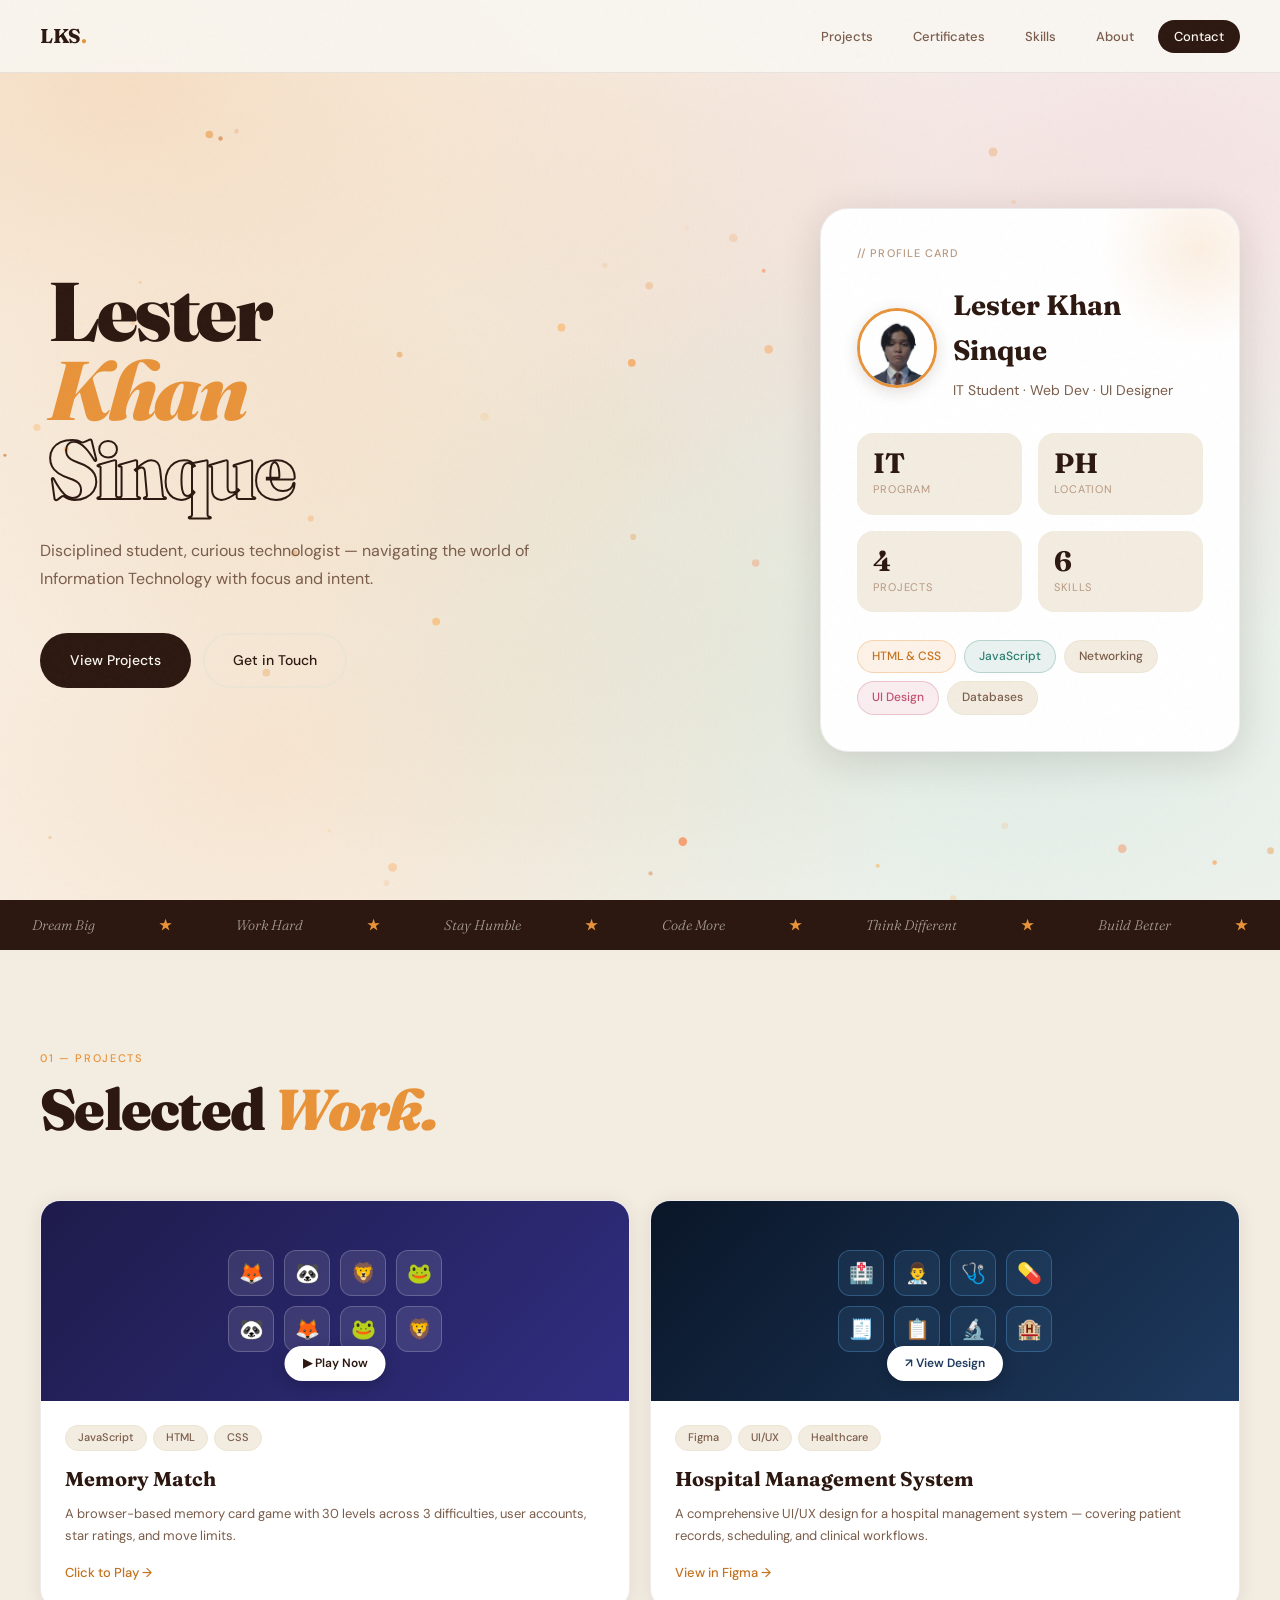
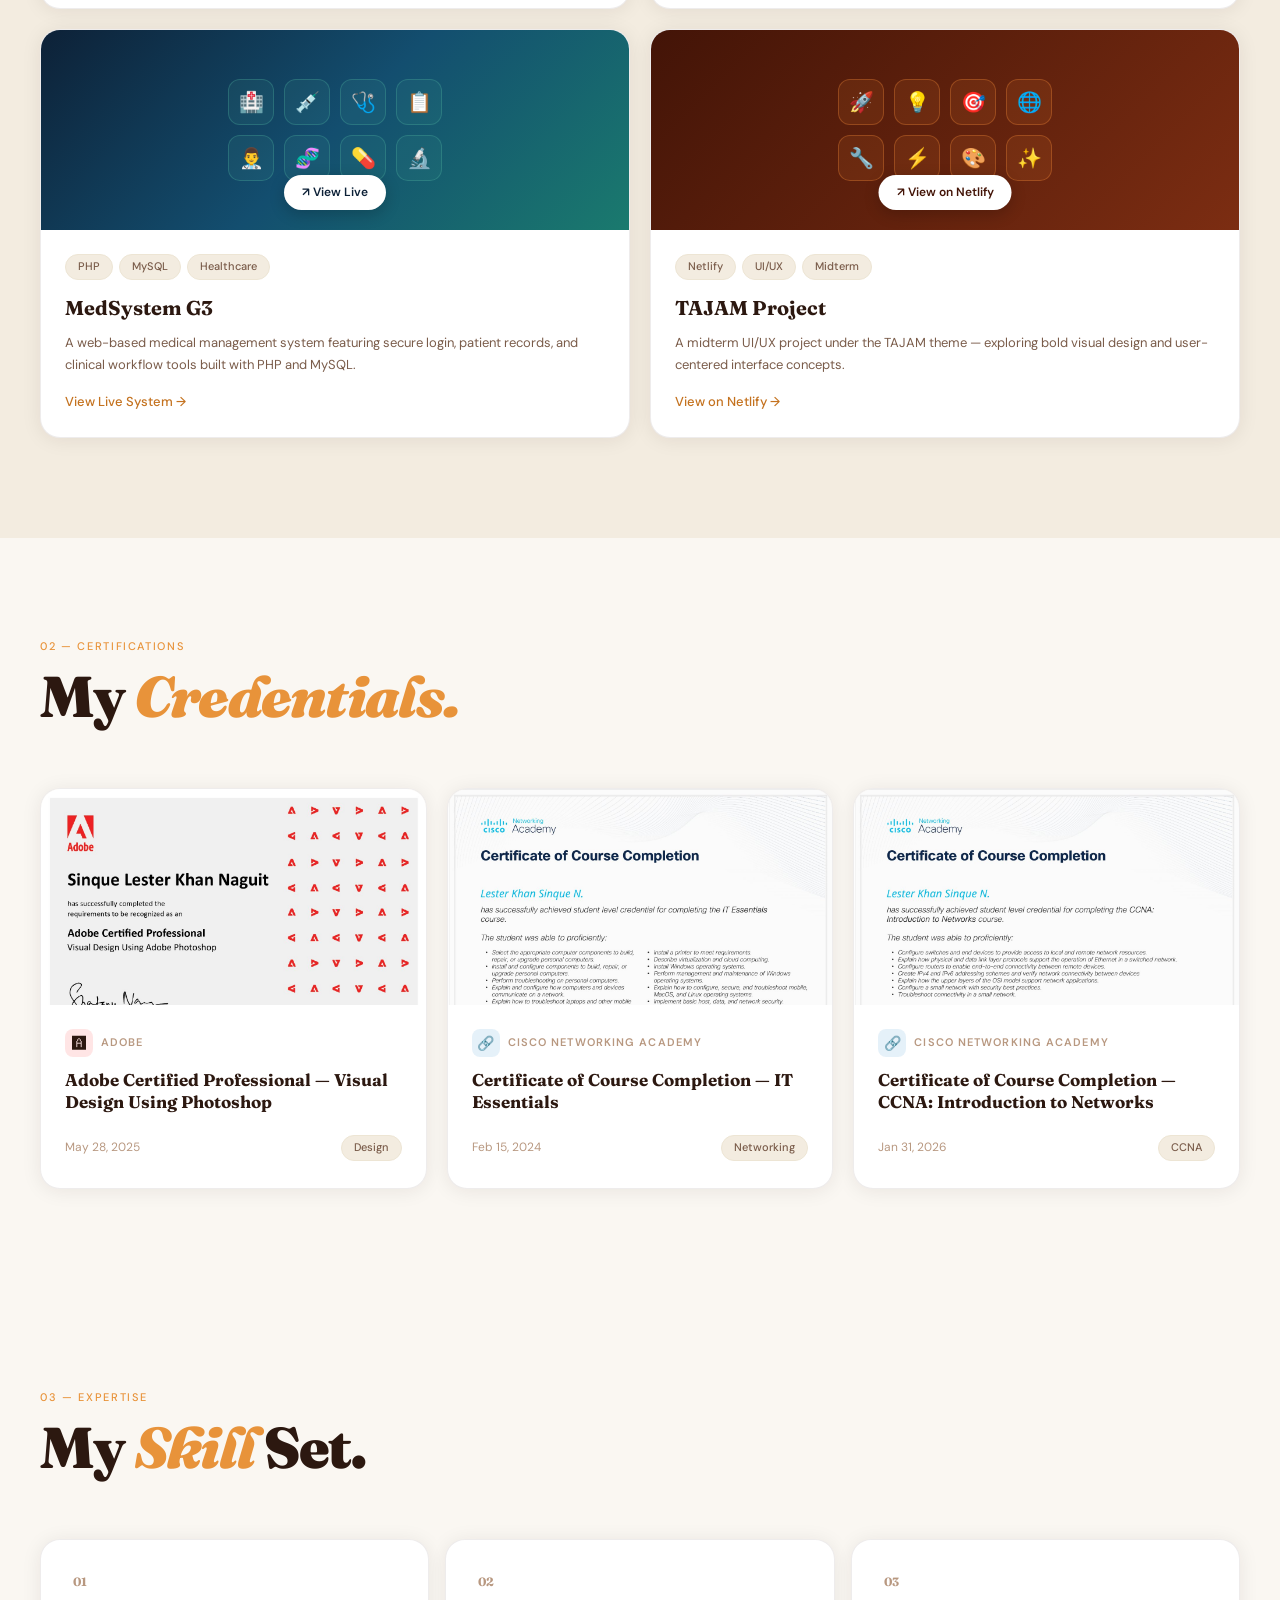
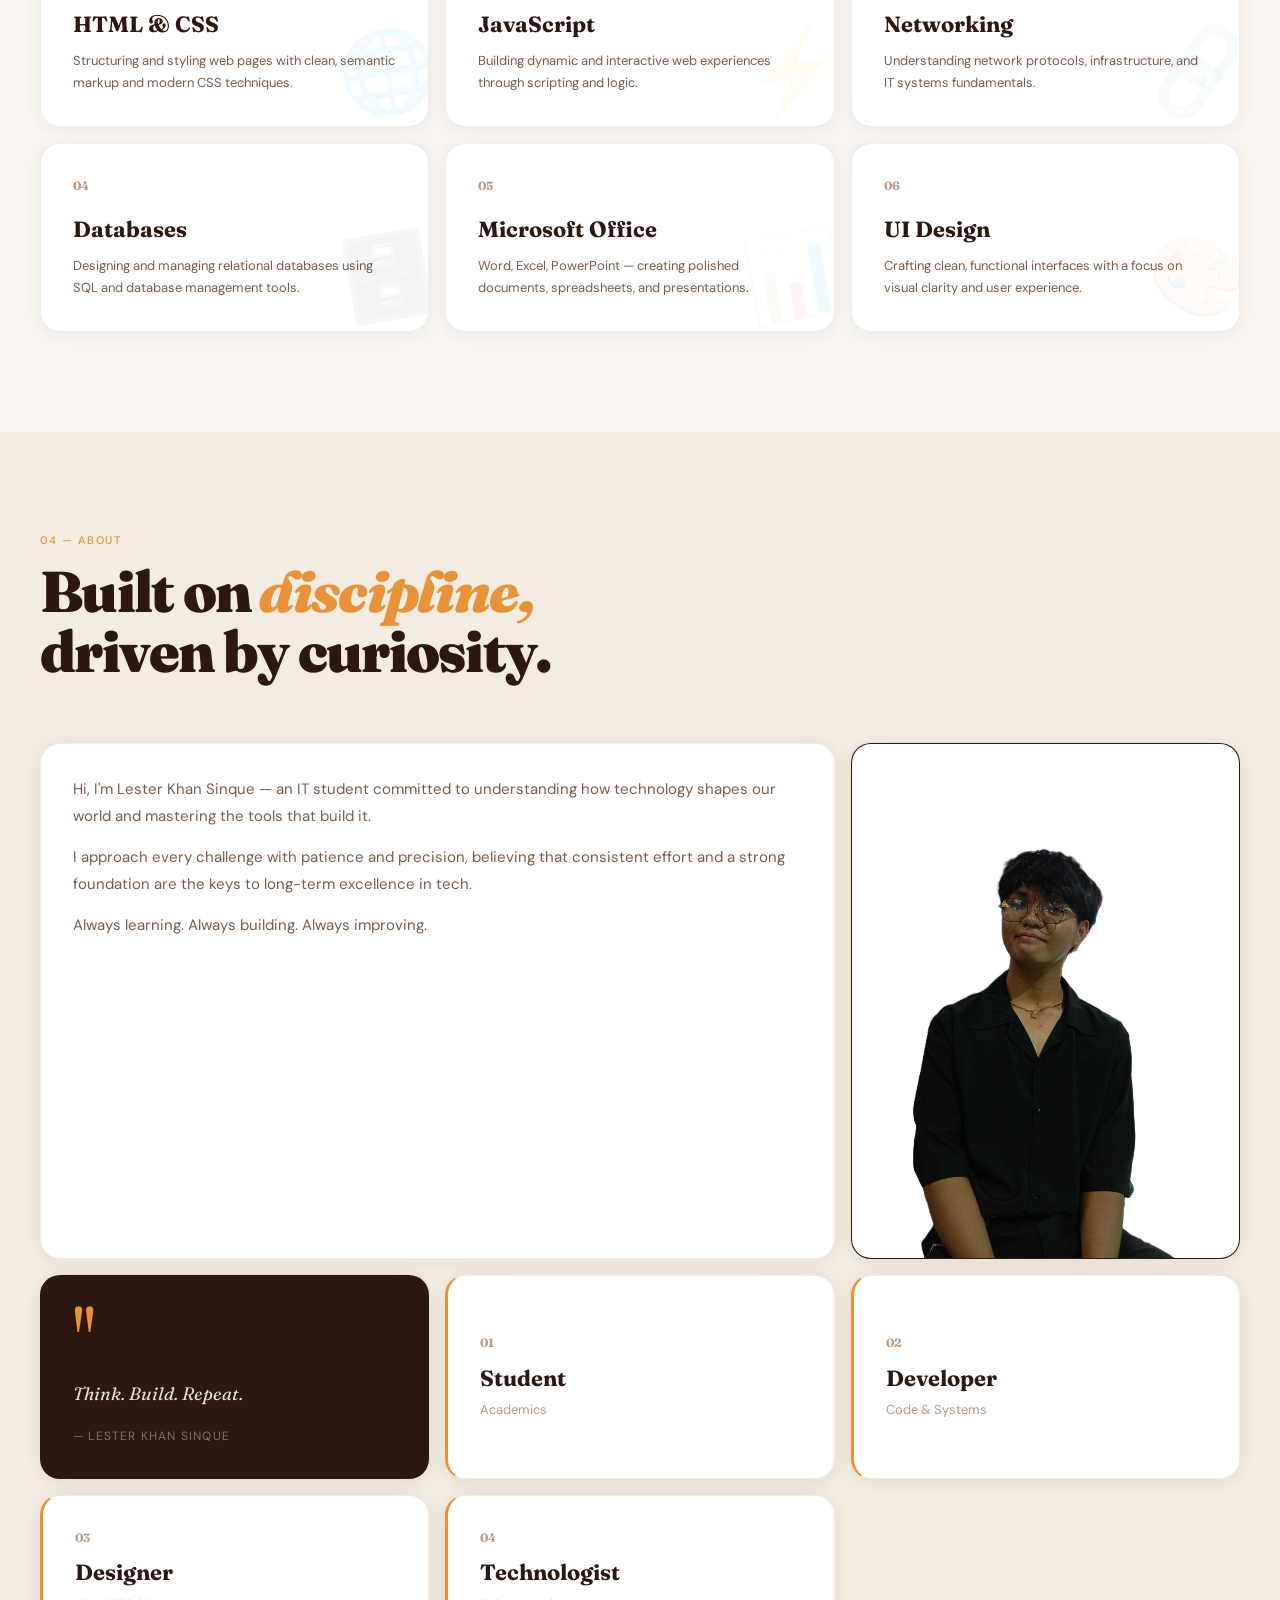
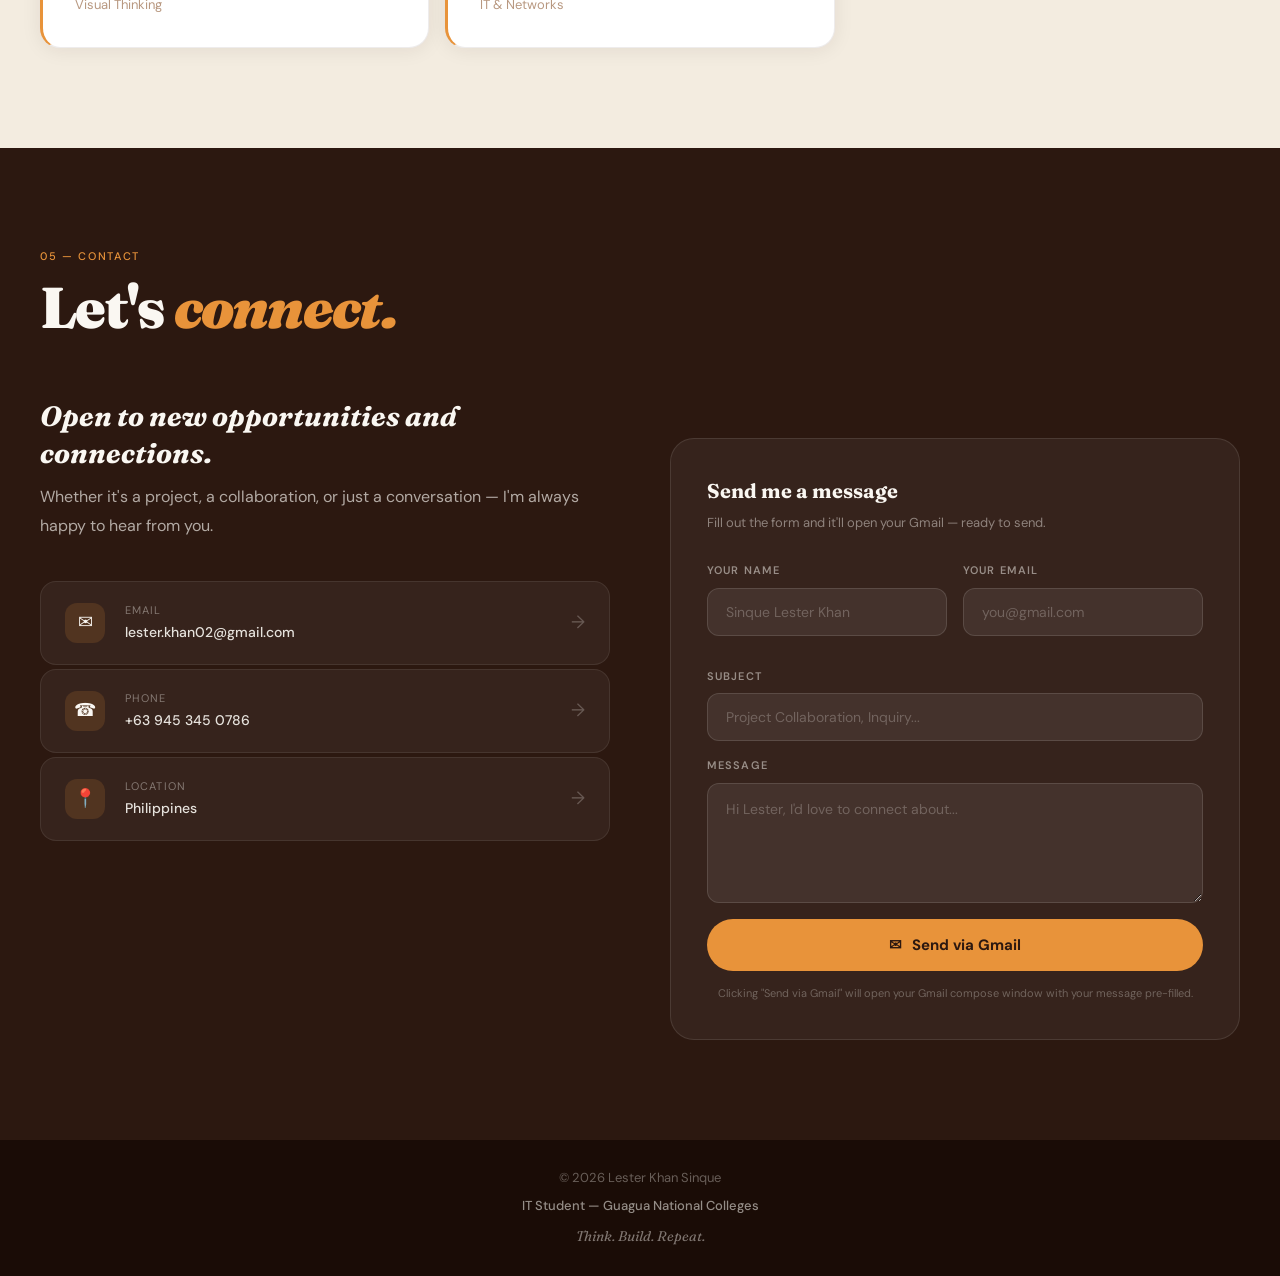
==== commit c54da6a1: "fix: update phone number in contact link" ====
--- a/index.html
+++ b/index.html
@@ -1692,7 +1692,7 @@
             <div class="contact-link-icon">☎</div>
             <div class="contact-link-info">
               <div class="contact-link-label">Phone</div>
-              <div class="contact-link-val">+63 900 000 0000</div>
+              <div class="contact-link-val">+63 945 345 0786</div>
             </div>
             <div class="contact-link-arrow">→</div>
           </a>
